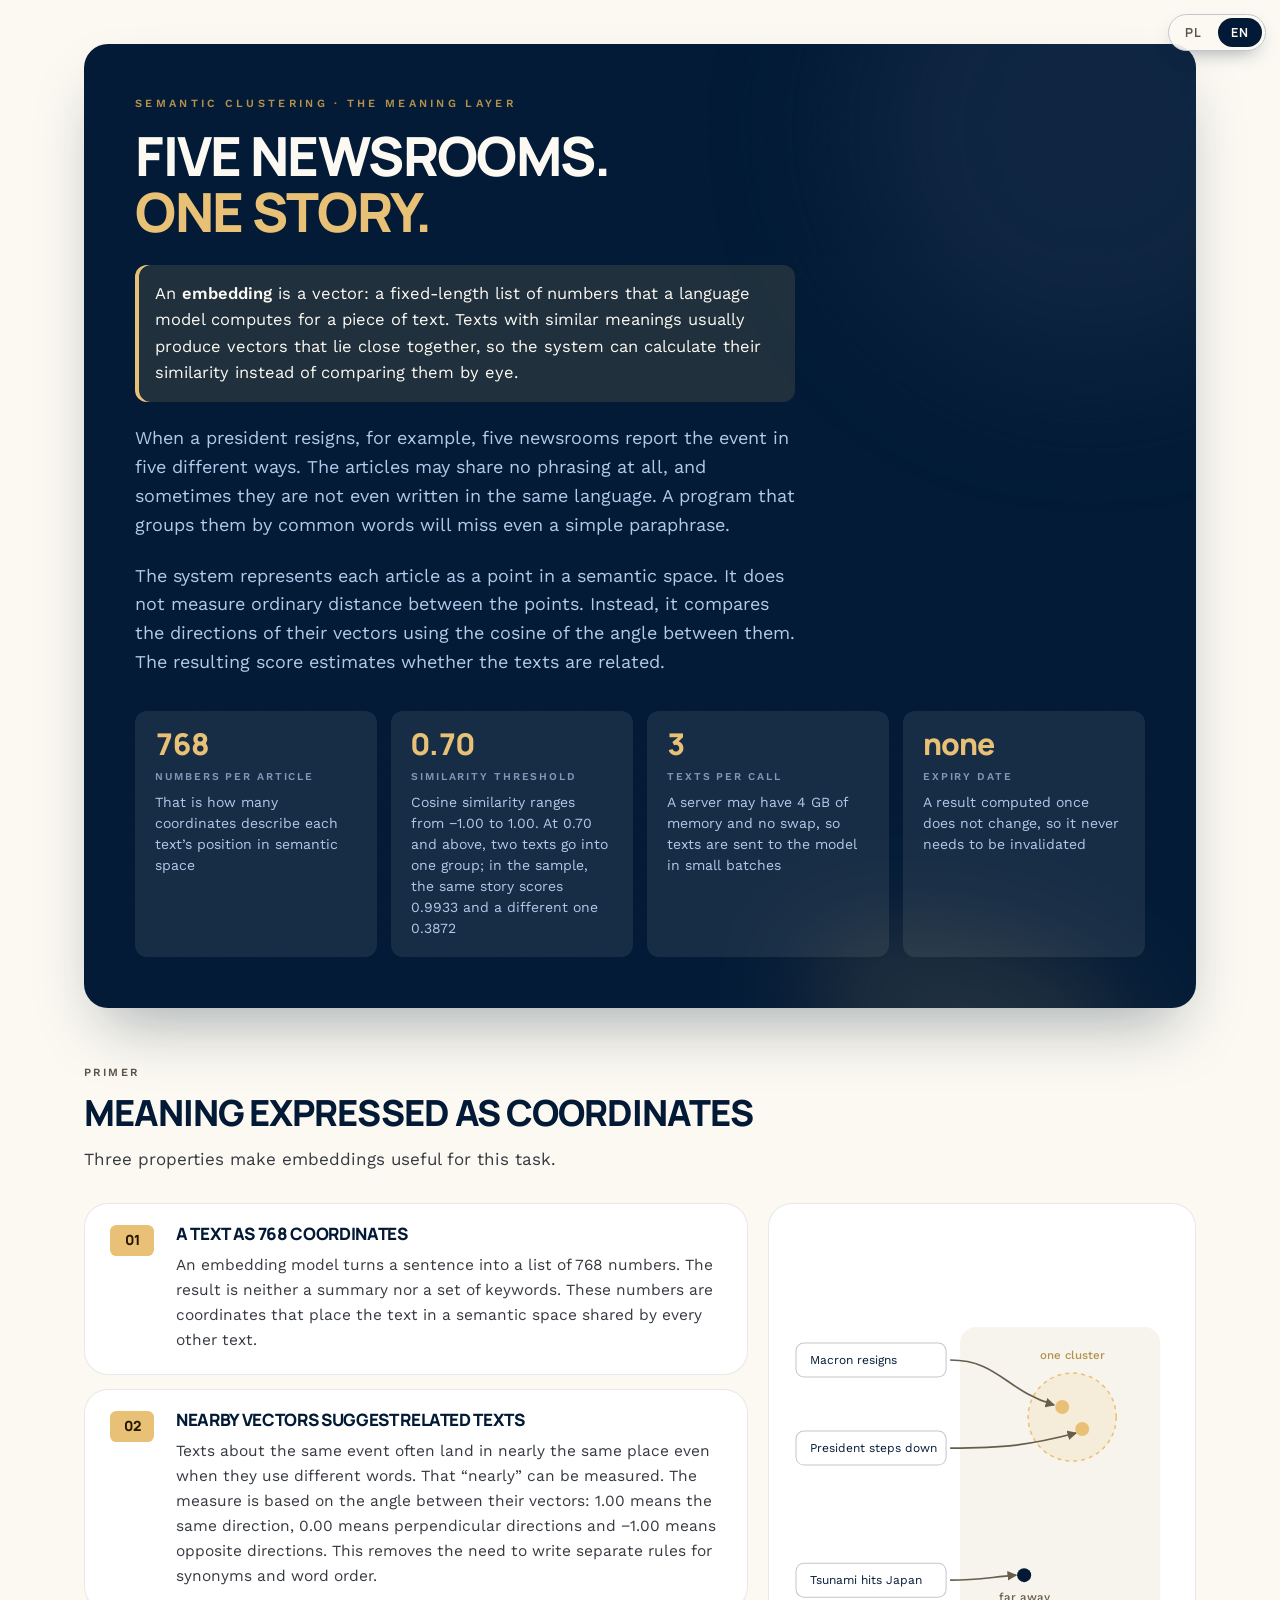
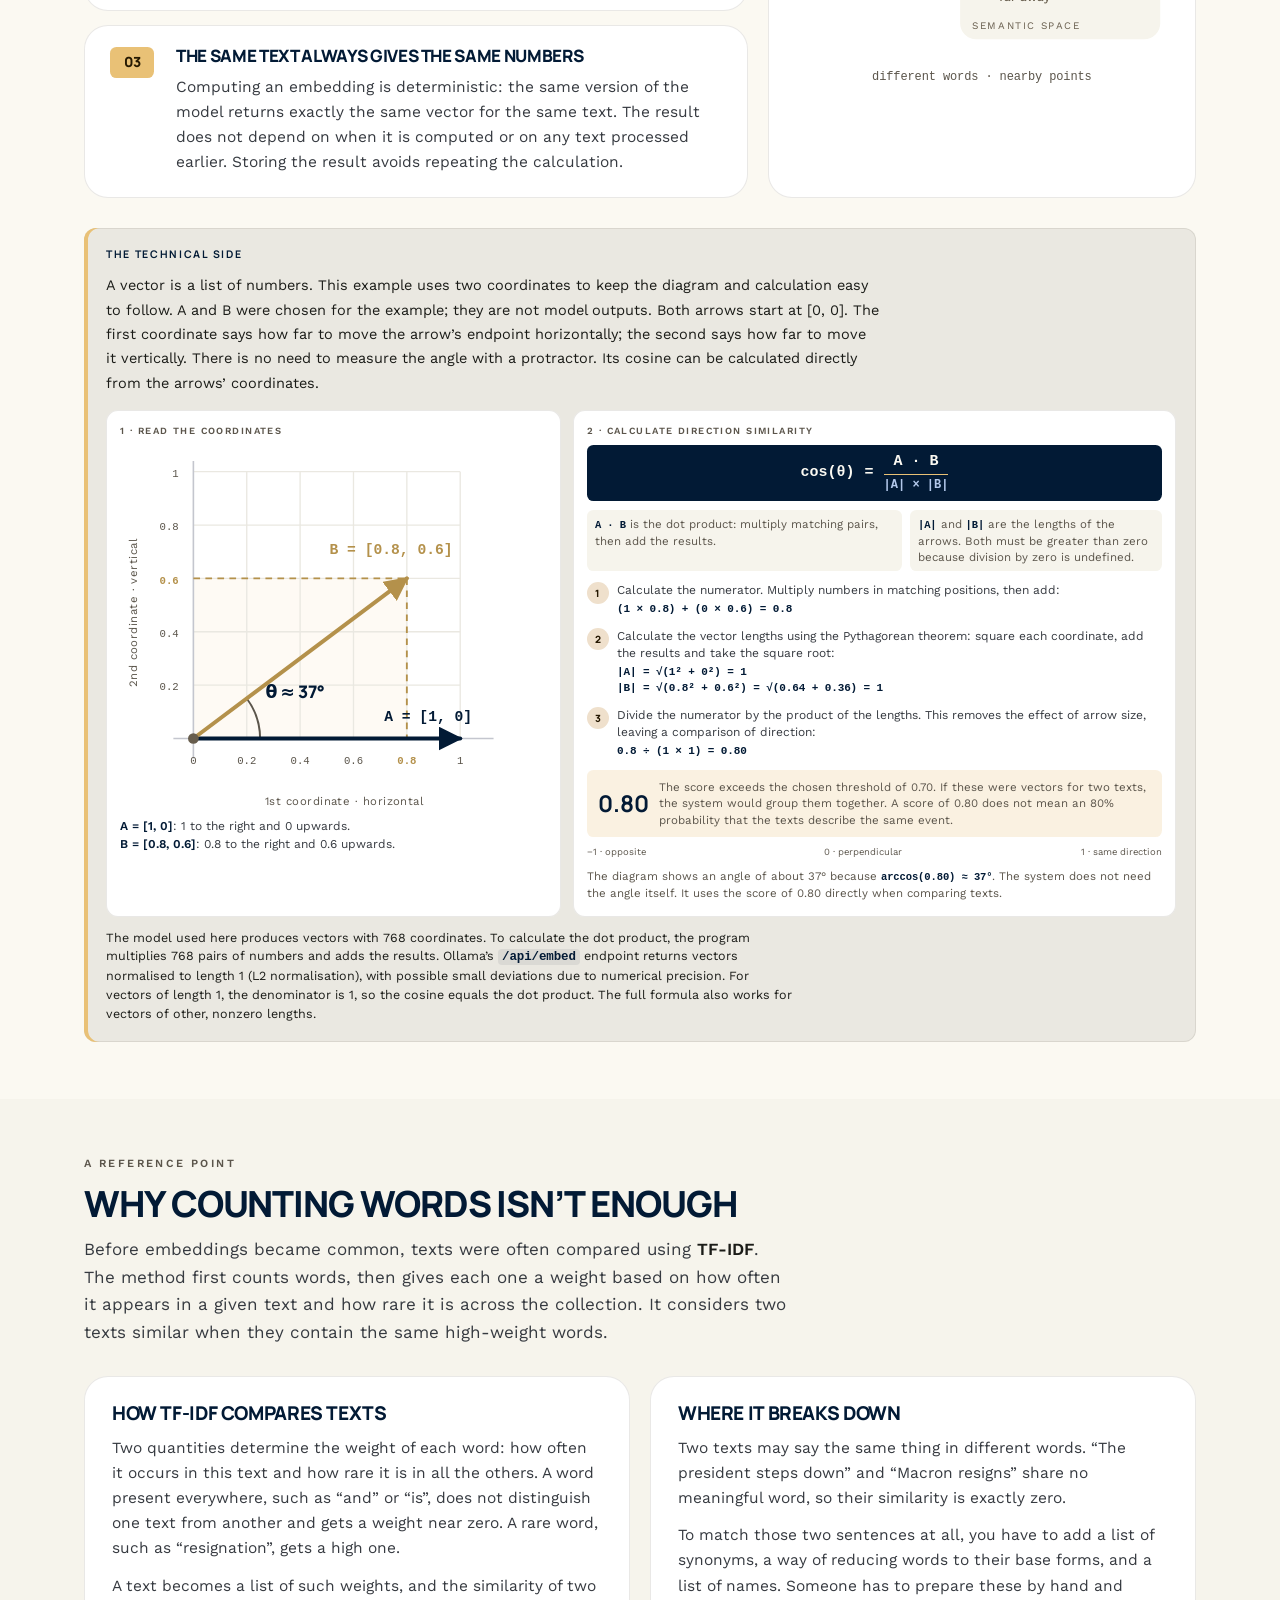
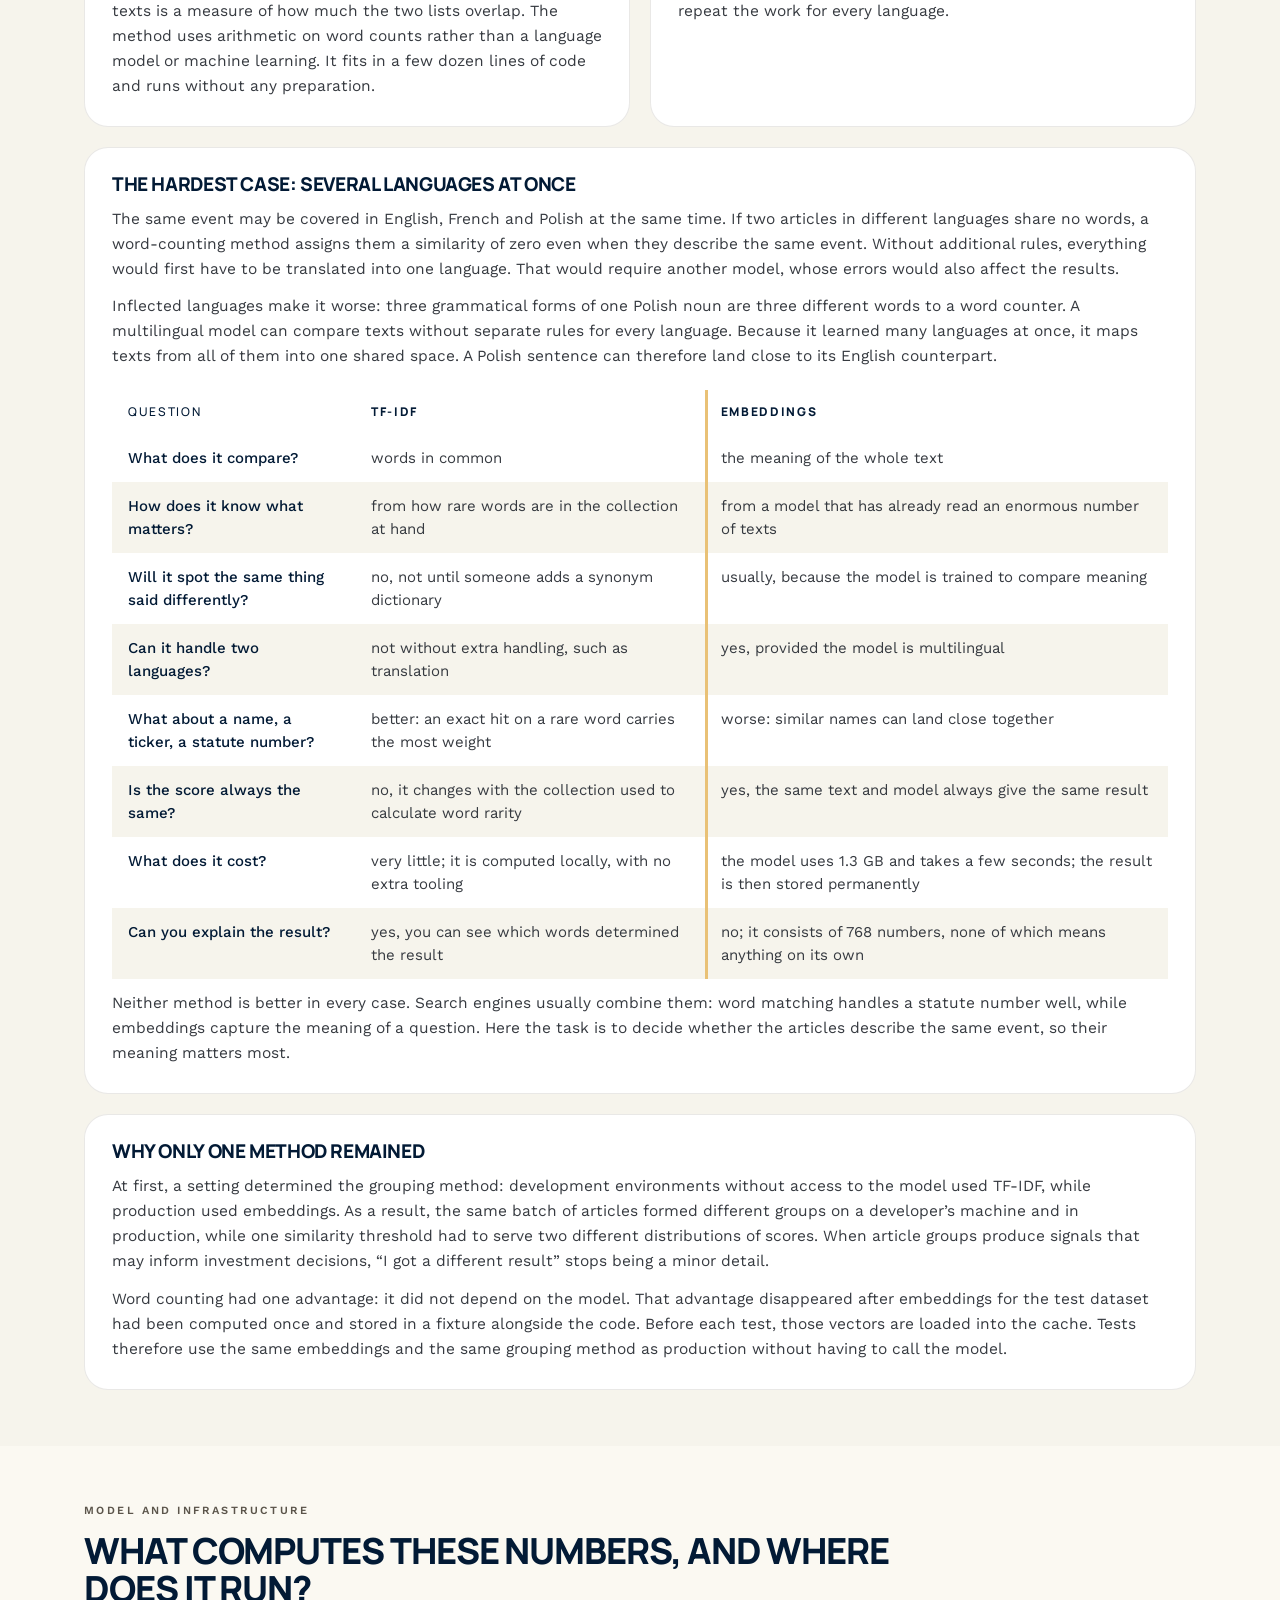
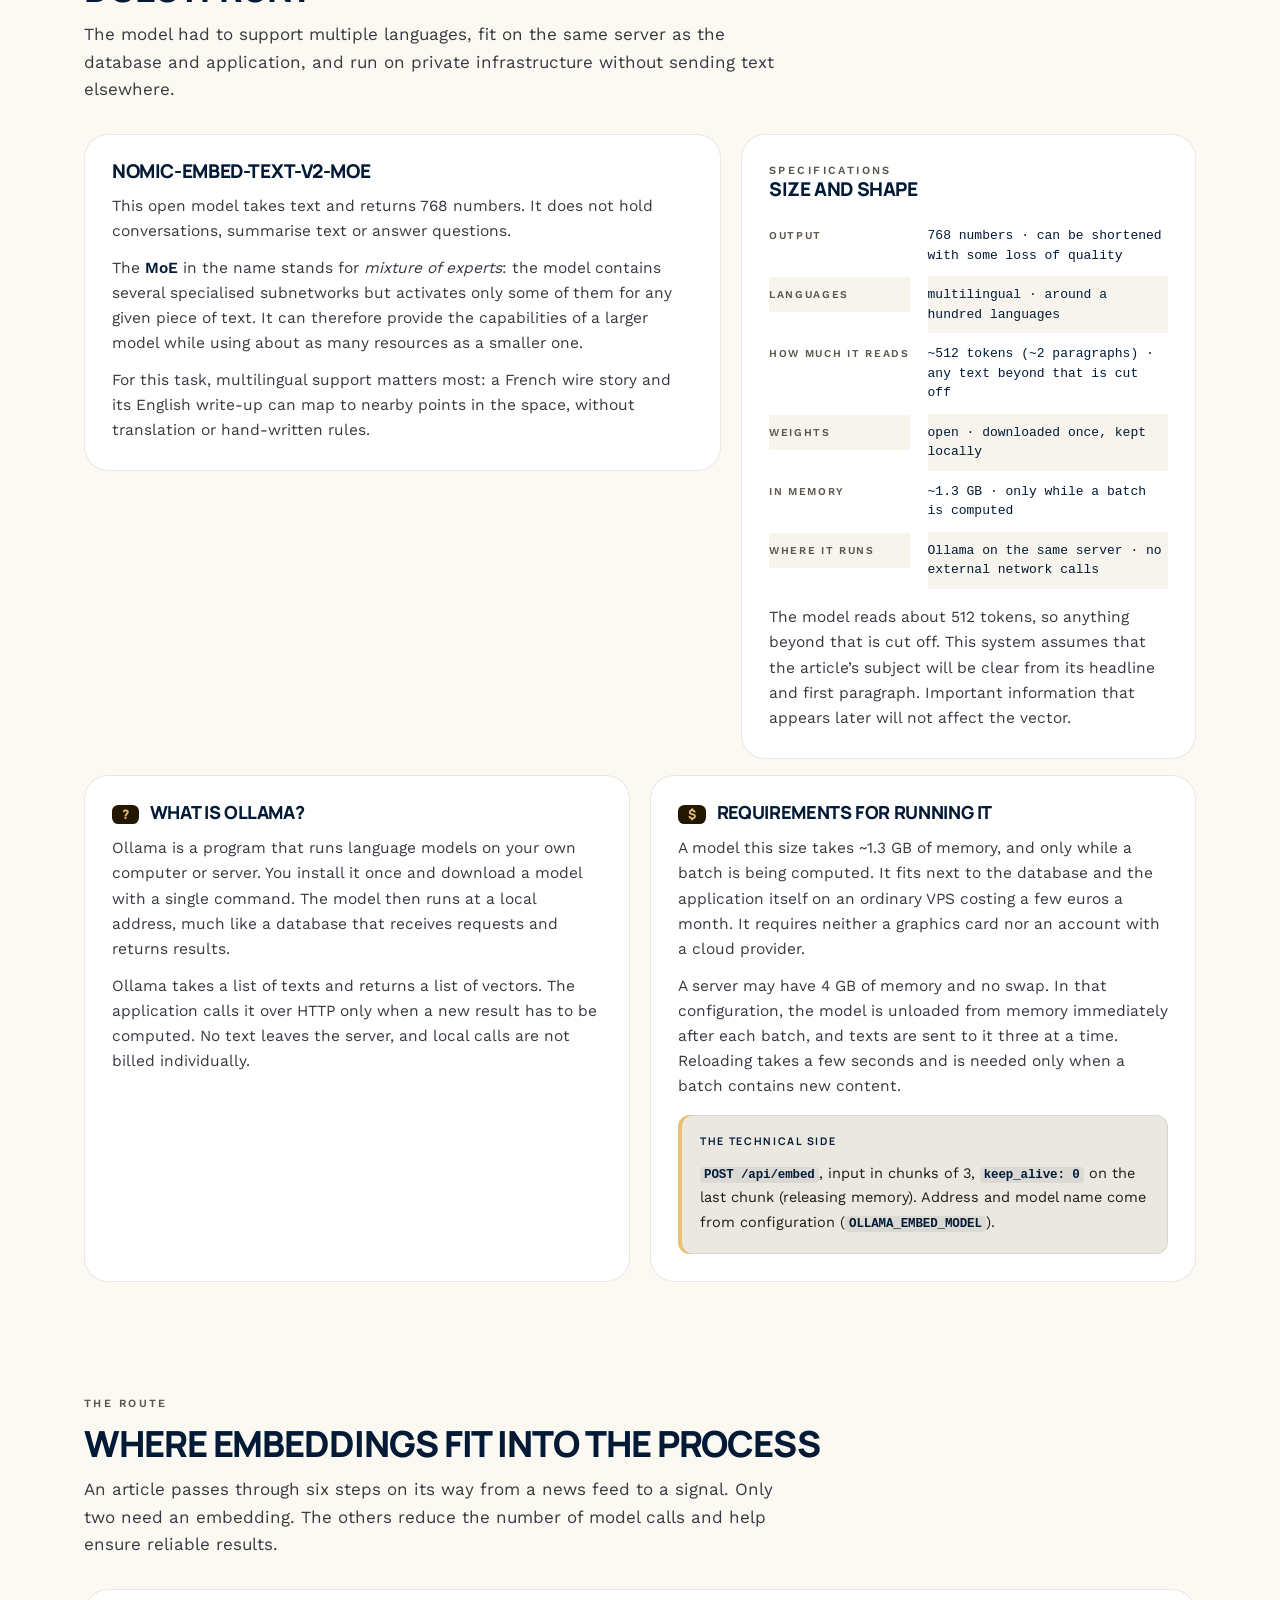
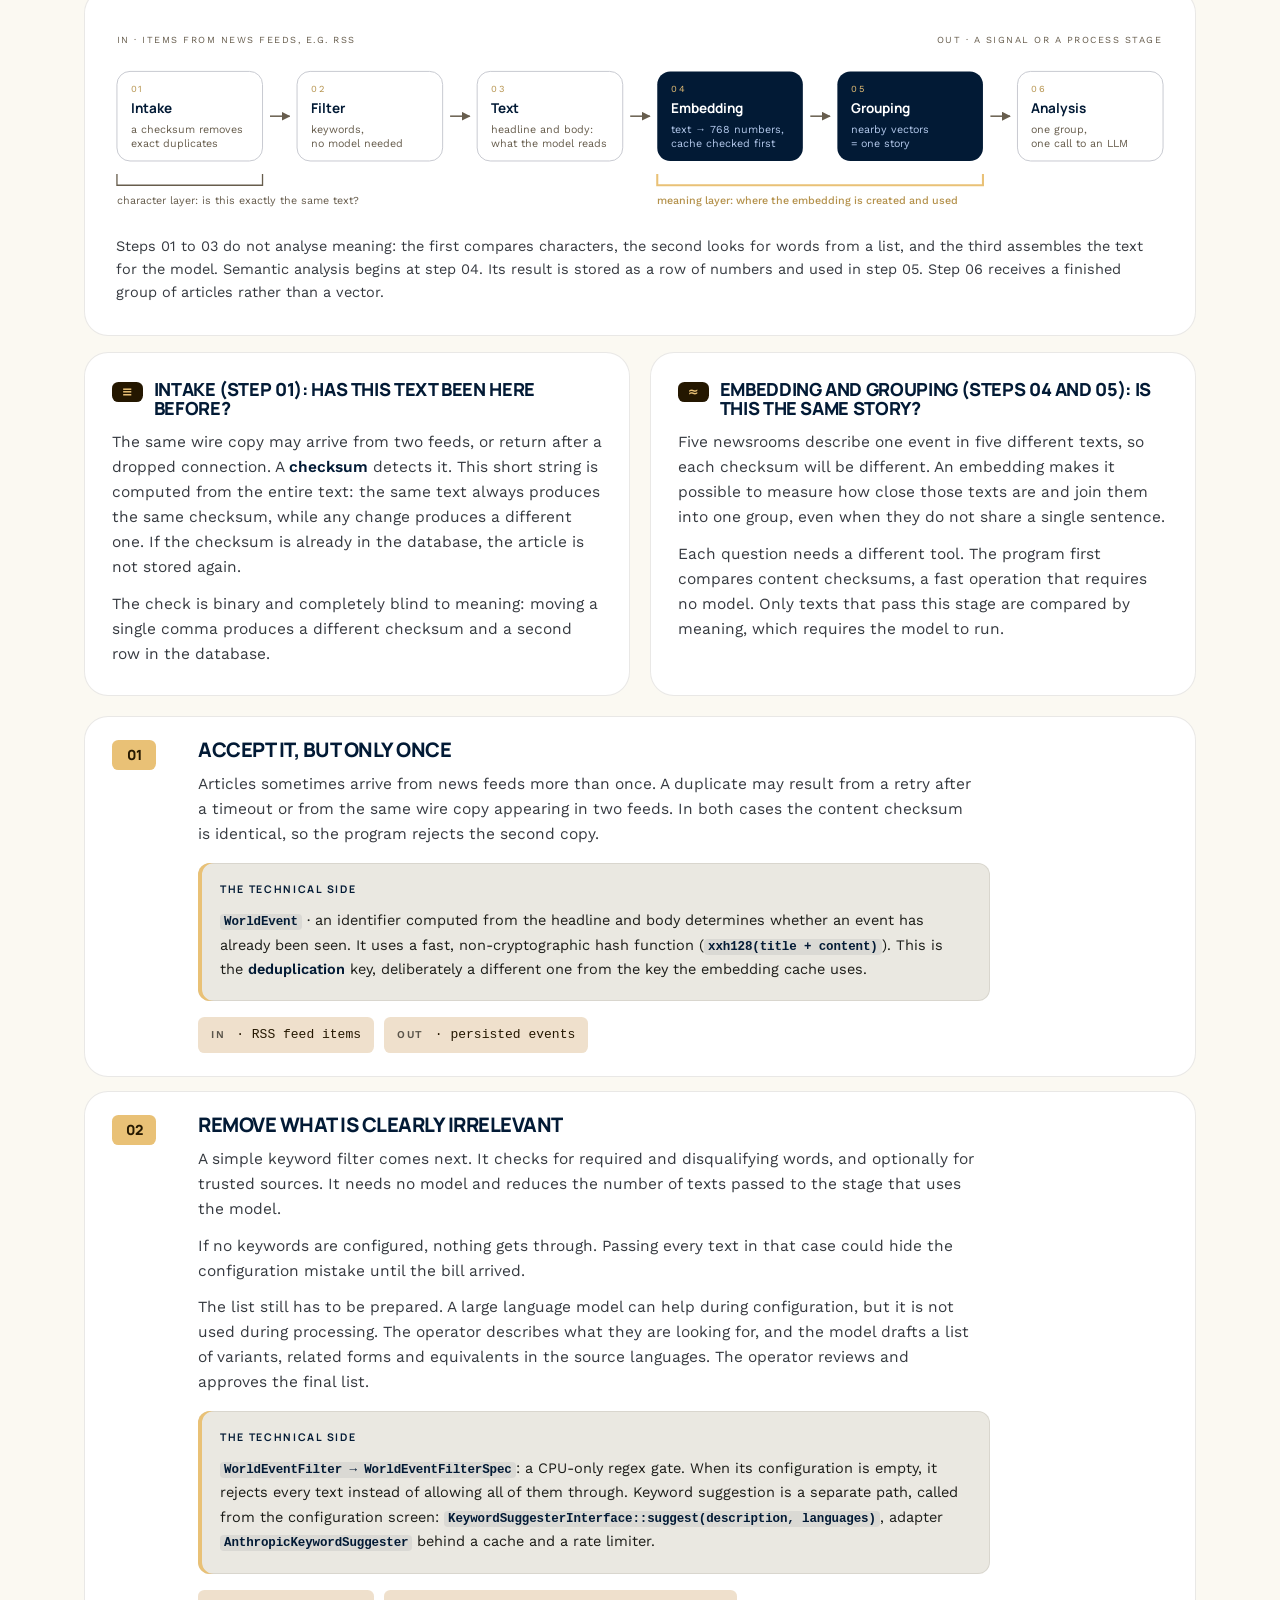
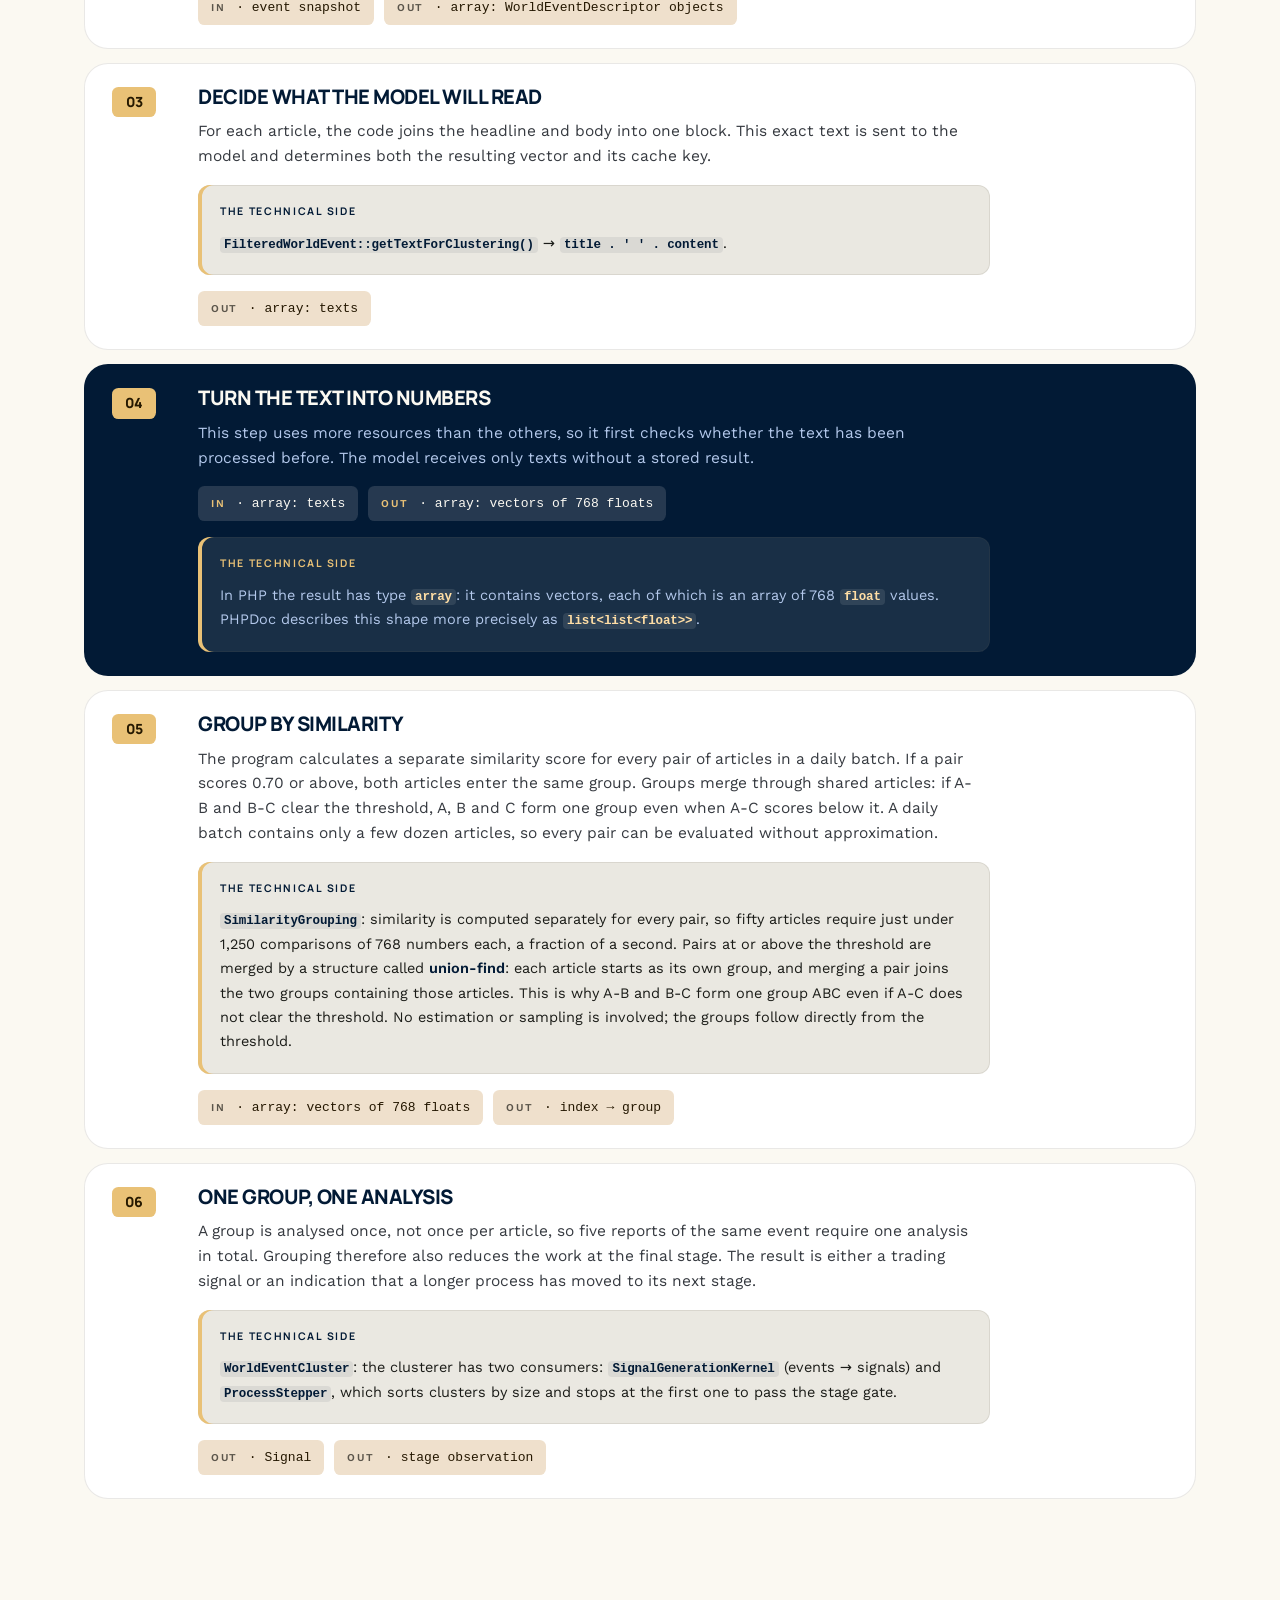
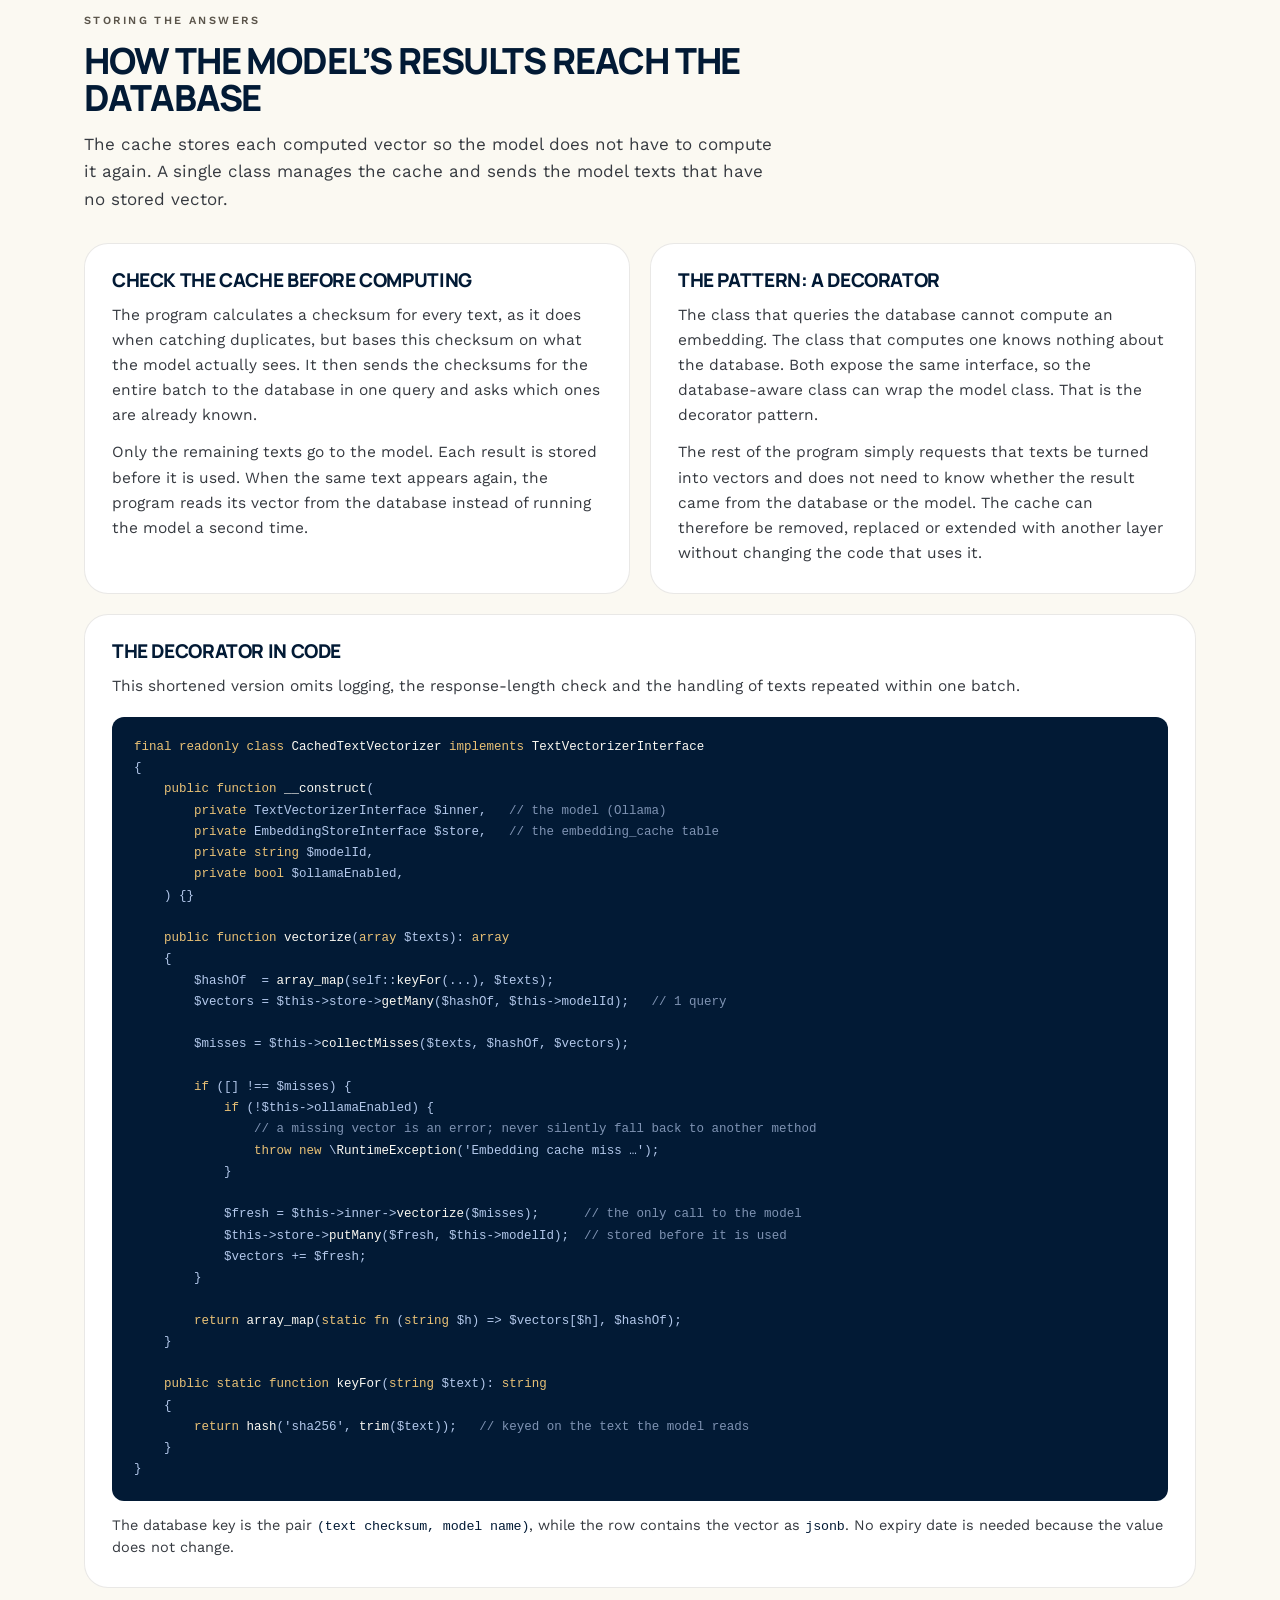
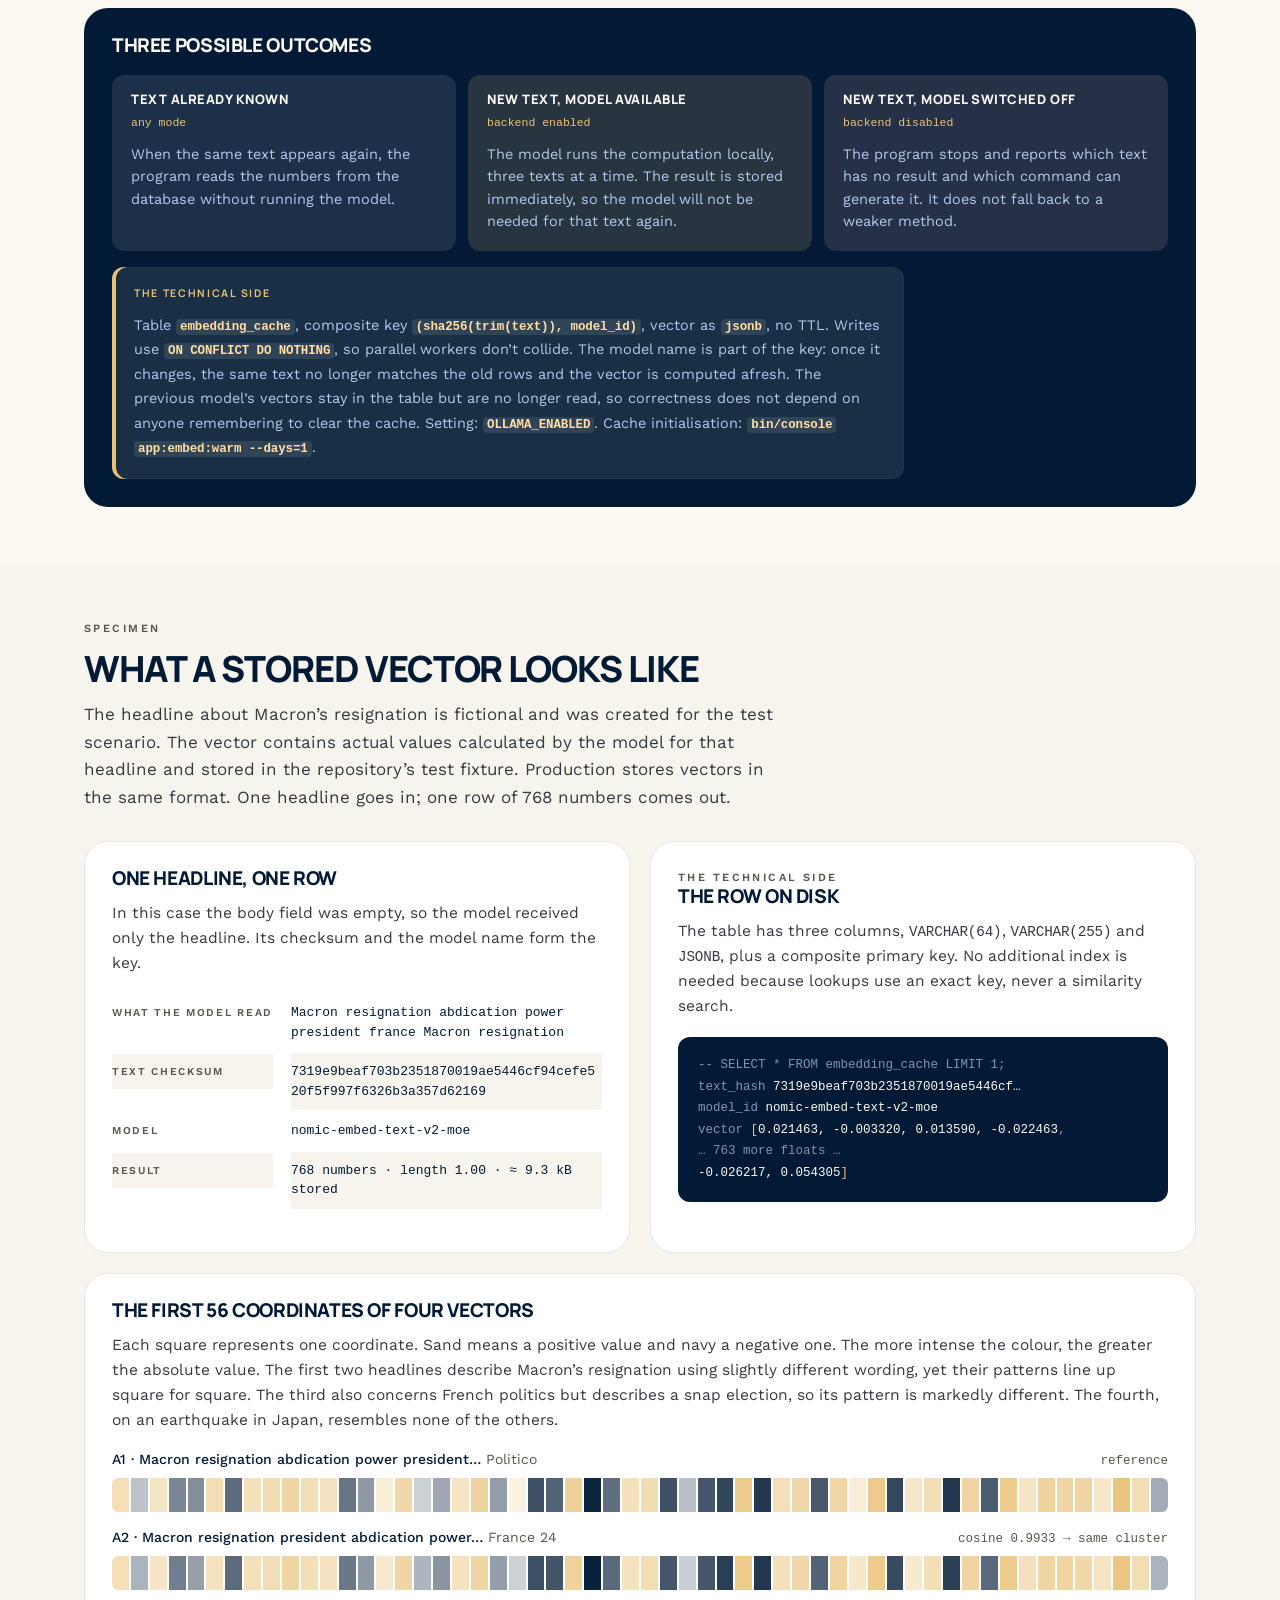
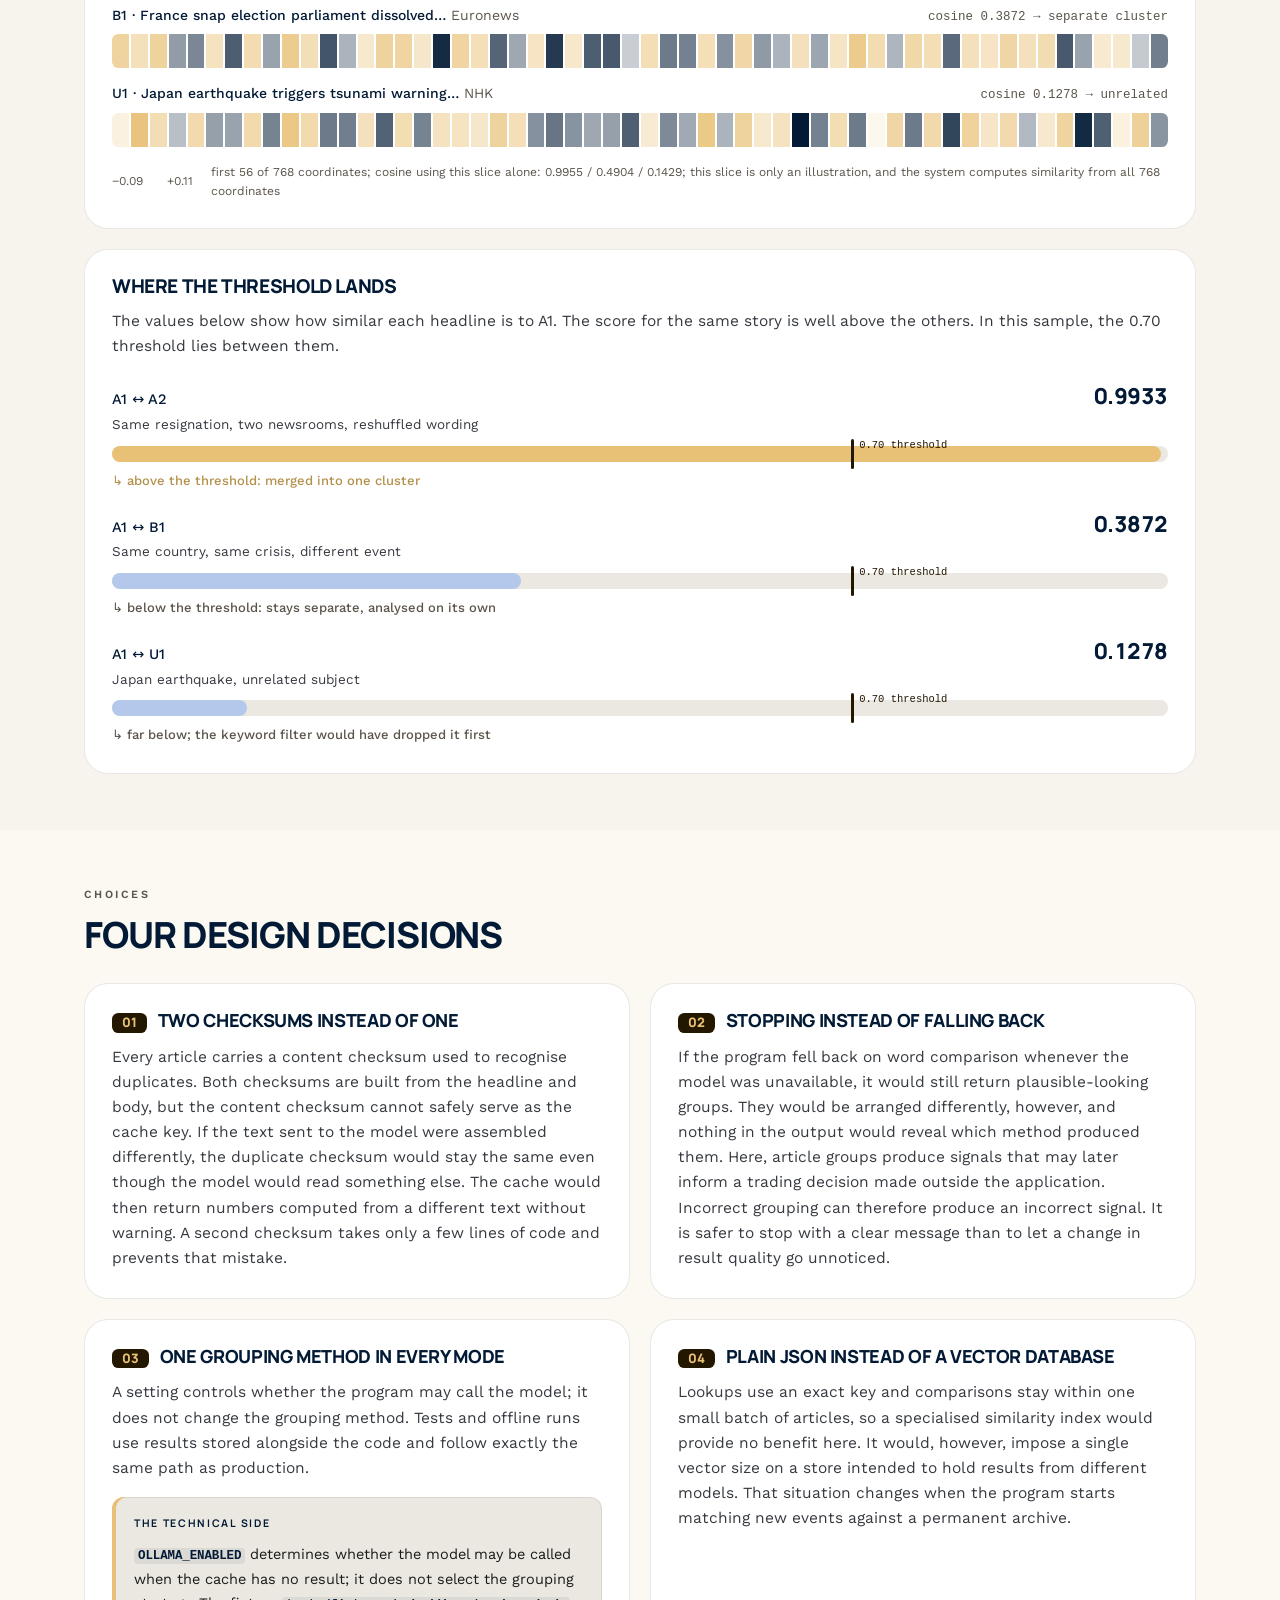
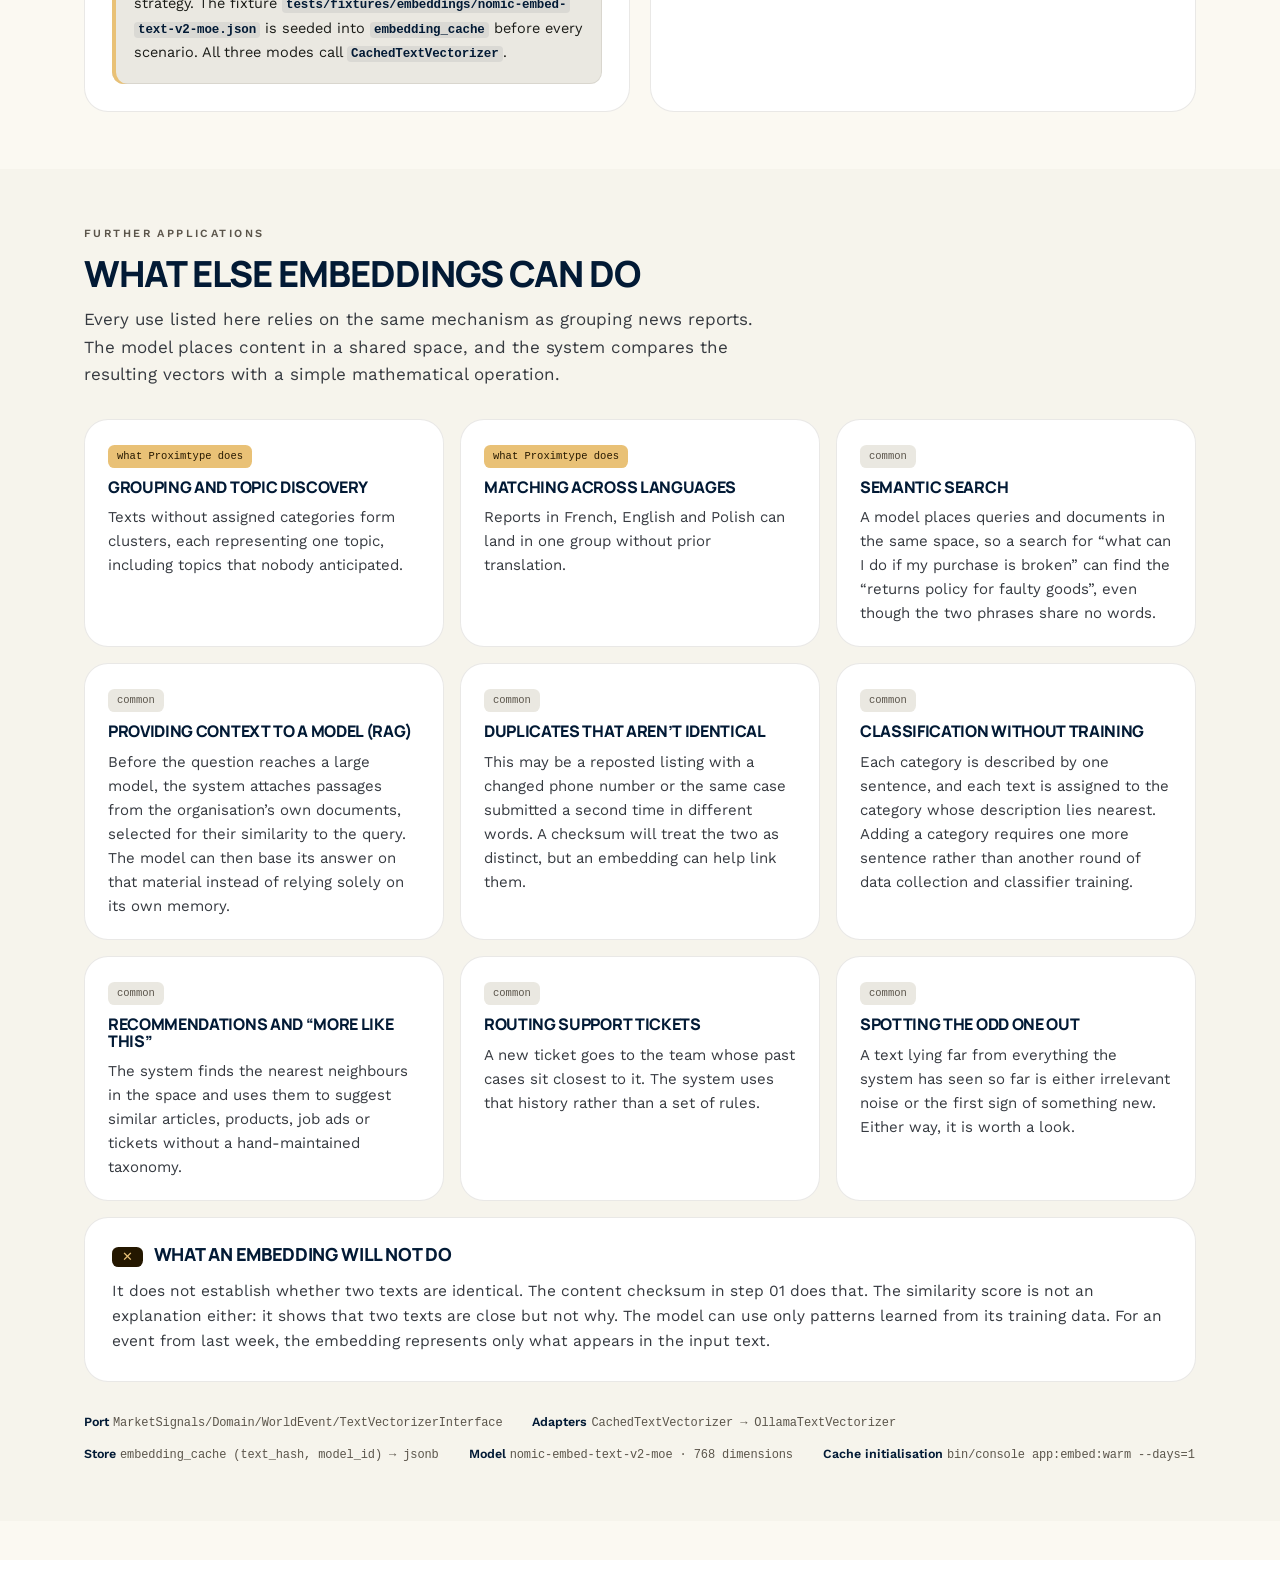
==== embeddings-explained-en.html @ 0b7eddfc "fixed - issue with border" ====
<!doctype html>
<html lang="en">
<head>
<meta charset="utf-8">
<meta name="viewport" content="width=device-width, initial-scale=1">
<title>Five newsrooms, one story · Proximtype</title>
<meta name="description" content="What an embedding is, and how a system merges five different news reports into one story. Real numbers from a running model, stated limits, no hype.">

<!-- Preview and language tags. The site address is not decided yet, so a placeholder stands
     in for the domain; ./set-base-url.sh <address> fills it in.
     The publishing order is fixed: address → deploy → LinkedIn Post Inspector → post,
     because the preview card freezes the moment the post goes out. -->
<link rel="canonical" href="__BASE_URL__/embeddings-explained-en.html">
<link rel="alternate" hreflang="pl" href="__BASE_URL__/embeddings-explained-pl.html">
<link rel="alternate" hreflang="en" href="__BASE_URL__/embeddings-explained-en.html">
<link rel="alternate" hreflang="x-default" href="__BASE_URL__/embeddings-explained-en.html">
<meta property="og:type" content="article">
<meta property="og:site_name" content="Proximtype">
<meta property="og:locale" content="en_US">
<meta property="og:locale:alternate" content="pl_PL">
<meta property="og:title" content="Five newsrooms, one story">
<meta property="og:description" content="What an embedding is, and how a system merges five different news reports into one story. Real numbers from a running model, stated limits, no hype.">
<meta property="og:url" content="__BASE_URL__/embeddings-explained-en.html">
<meta property="og:image" content="__BASE_URL__/og/og-en-v1.png">
<meta property="og:image:type" content="image/png">
<meta property="og:image:width" content="1200">
<meta property="og:image:height" content="630">
<meta property="og:image:alt" content="Four heat strips: the first 56 of 768 coordinates for four headlines. The two headlines about the same event share an almost identical pattern; the other two differ clearly.">
<meta name="twitter:card" content="summary_large_image">

<link rel="stylesheet" href="assets/fonts-gdynia.css">
<link rel="stylesheet" href="assets/board-gdynia.css">
</head>
<body>

<!-- Language switch: two separate source files, a relative link, no script.
     data-render-hide means the element goes away before the PNG/PDF capture, because in an
     exported board a link to the other file would not work anyway. -->
<nav class="langbar" data-render-hide aria-label="Language">
  <a lang="pl" hreflang="pl" href="embeddings-explained-pl.html">PL</a>
  <a lang="en" hreflang="en" href="embeddings-explained-en.html" aria-current="page">EN</a>
</nav>
<main class="board">

  <!-- ============ HERO ============ -->
  <div class="wrap">
    <div class="heroCard">
      <div class="blob1"></div><div class="blob2"></div><div class="grain"></div>
      <div class="heroIn">
        <p class="eyebrow">Semantic clustering · the meaning layer</p>
        <h1 class="hl">Five newsrooms.<br><span class="brasstx">One story.</span></h1>
        <div class="defbox">
          <p>
            An <b>embedding</b> is a vector: a fixed-length list of numbers that a language model
            computes for a piece of text. Texts with similar meanings usually produce vectors that
            lie close together, so the system can calculate their similarity instead of comparing
            them by eye.
          </p>
        </div>
        <p class="sub">
          When a president resigns, for example, five newsrooms report the event in five different
          ways. The articles may share no phrasing at all, and sometimes they are not even written
          in the same language. A program that groups them by common words will miss even a simple
          paraphrase.
        </p>
        <p class="sub">
          The system represents each article as a point in a semantic space. It does not measure
          ordinary distance between the points. Instead, it compares the directions of their vectors
          using the cosine of the angle between them. The resulting score estimates whether the texts
          are related.
        </p>
      </div>
      <div class="kpis">
        <div class="kpi">
          <div class="v">768</div>
          <div class="k">numbers per article</div>
          <div class="d">That is how many coordinates describe each text’s position in semantic space</div>
        </div>
        <div class="kpi">
          <div class="v">0.70</div>
          <div class="k">similarity threshold</div>
          <div class="d">Cosine similarity ranges from −1.00 to 1.00. At 0.70 and above, two texts go
            into one group; in the sample, the same story scores 0.9933 and a different one 0.3872</div>
        </div>
        <div class="kpi">
          <div class="v">3</div>
          <div class="k">texts per call</div>
          <div class="d">A server may have 4 GB of memory and no swap, so texts are sent to the model in small batches</div>
        </div>
        <div class="kpi">
          <div class="v">none</div>
          <div class="k">expiry date</div>
          <div class="d">A result computed once does not change, so it never needs to be invalidated</div>
        </div>
      </div>
    </div>
  </div>

  <!-- ============ PRIMER ============ -->
  <section>
    <div class="wrap">
      <div class="sec-head">
        <p class="label">Primer</p>
        <h2 class="title">Meaning expressed as coordinates</h2>
        <p class="lead">Three properties make embeddings useful for this task.</p>
      </div>

      <div class="primer">
        <div class="pcards">

          <div class="pcard">
            <div class="n">01</div>
            <div>
              <h3>A text as 768 coordinates</h3>
              <p>
                An embedding model turns a sentence into a list of 768 numbers. The result is neither
                a summary nor a set of keywords. These numbers are coordinates that place
                the text in a semantic space shared by every other text.
              </p>
            </div>
          </div>

          <div class="pcard">
            <div class="n">02</div>
            <div>
              <h3>Nearby vectors suggest related texts</h3>
              <p>
                Texts about the same event often land in nearly the same place even when they use
                different words. That “nearly” can be measured. The measure is based on the angle
                between their vectors: 1.00 means the same direction, 0.00 means perpendicular
                directions and −1.00 means opposite directions. This removes the need to write
                separate rules for synonyms and word order.
              </p>
            </div>
          </div>

          <div class="pcard">
            <div class="n">03</div>
            <div>
              <h3>The same text always gives the same numbers</h3>
              <p>
                Computing an embedding is deterministic: the same version of the model returns
                exactly the same vector for the same text. The result does not depend on when
                it is computed or on any text processed earlier.
                Storing the result avoids repeating the calculation.
              </p>
            </div>
          </div>

          <div class="hood">
            <span class="ht">The technical side</span>
            <p>
              A vector is a list of numbers. This example uses two coordinates to keep the diagram
              and calculation easy to follow. A and B were chosen for the example; they are not model outputs.
              Both arrows start at [0, 0]. The first coordinate says how far to move the arrow’s endpoint
              horizontally; the second says how far to move it vertically. There is no need to measure the angle with
              a protractor. Its cosine can be calculated directly from the arrows’ coordinates.
            </p>

            <div class="cosviz">
              <div class="cosplot">
                <span class="coslabel">1 · Read the coordinates</span>
                <svg viewBox="0 0 320 280" role="img"
                     aria-label="A coordinate system from 0 to 1. Vector A ends at the point 1 and 0, while vector B ends at the point 0.8 and 0.6. The vectors form an angle of about 37 degrees.">
                  <defs>
                    <marker id="cos-a-en" viewBox="0 0 10 10" refX="9" refY="5" markerWidth="6" markerHeight="6" orient="auto">
                      <path d="M0 0 L10 5 L0 10 z" fill="#021a35"></path>
                    </marker>
                    <marker id="cos-b-en" viewBox="0 0 10 10" refX="9" refY="5" markerWidth="6" markerHeight="6" orient="auto">
                      <path d="M0 0 L10 5 L0 10 z" fill="#b4914b"></path>
                    </marker>
                  </defs>
                  <rect class="cosplane" x="55" y="100" width="160" height="120"></rect>
                  <g class="cosgrid">
                    <line x1="95" y1="20" x2="95" y2="220"></line>
                    <line x1="135" y1="20" x2="135" y2="220"></line>
                    <line x1="175" y1="20" x2="175" y2="220"></line>
                    <line x1="215" y1="20" x2="215" y2="220"></line>
                    <line x1="255" y1="20" x2="255" y2="220"></line>
                    <line x1="55" y1="180" x2="255" y2="180"></line>
                    <line x1="55" y1="140" x2="255" y2="140"></line>
                    <line x1="55" y1="100" x2="255" y2="100"></line>
                    <line x1="55" y1="60" x2="255" y2="60"></line>
                    <line x1="55" y1="20" x2="255" y2="20"></line>
                  </g>
                  <line class="cosaxis" x1="40" y1="220" x2="280" y2="220"></line>
                  <line class="cosaxis" x1="55" y1="235" x2="55" y2="12"></line>
                  <g class="costicks">
                    <text x="55" y="239">0</text>
                    <text x="95" y="239">0.2</text>
                    <text x="135" y="239">0.4</text>
                    <text x="175" y="239">0.6</text>
                    <text class="active" x="215" y="239">0.8</text>
                    <text x="255" y="239">1</text>
                    <text x="44" y="184">0.2</text>
                    <text x="44" y="144">0.4</text>
                    <text class="active" x="44" y="104">0.6</text>
                    <text x="44" y="64">0.8</text>
                    <text x="44" y="24">1</text>
                  </g>
                  <text class="cosaxisname" x="168" y="270" text-anchor="middle">1st coordinate · horizontal</text>
                  <text class="cosaxisname" transform="translate(13 126) rotate(-90)" text-anchor="middle">2nd coordinate · vertical</text>
                  <line class="cosguide" x1="215" y1="100" x2="215" y2="220"></line>
                  <line class="cosguide" x1="55" y1="100" x2="215" y2="100"></line>
                  <path class="cosarc" d="M105 220 A50 50 0 0 0 95 190"></path>
                  <line class="cosvector cosa" x1="55" y1="220" x2="255" y2="220" marker-end="url(#cos-a-en)"></line>
                  <line class="cosvector cosb" x1="55" y1="220" x2="215" y2="100" marker-end="url(#cos-b-en)"></line>
                  <circle cx="55" cy="220" r="4" fill="#675d4d"></circle>
                  <text class="costheta" x="109" y="190">θ ≈ 37°</text>
                  <text class="cosva" x="198" y="207">A = [1, 0]</text>
                  <text class="cosvb" x="157" y="82">B = [0.8, 0.6]</text>
                </svg>
                <p class="coshint">
                  <b>A = [1, 0]</b>: 1 to the right and 0 upwards.<br>
                  <b>B = [0.8, 0.6]</b>: 0.8 to the right and 0.6 upwards.
                </p>
              </div>

              <div class="cosmath">
                <span class="coslabel">2 · Calculate direction similarity</span>
                <div class="cosformula" aria-label="The cosine of the angle equals the dot product of A and B divided by the product of the lengths of A and B">
                  <span>cos(θ)</span><span>=</span>
                  <span class="cosfrac"><span>A · B</span><span>|A| × |B|</span></span>
                </div>
                <div class="cosnotation">
                  <span><code>A · B</code> is the dot product: multiply matching pairs, then add the results.</span>
                  <span><code>|A|</code> and <code>|B|</code> are the lengths of the arrows. Both must
                    be greater than zero because division by zero is undefined.</span>
                </div>
                <div class="cossteps">
                  <div class="cosstep">
                    <span class="sn">1</span>
                    <div>Calculate the numerator. Multiply numbers in matching positions, then add:
                      <code>(1 × 0.8) + (0 × 0.6) = 0.8</code>
                    </div>
                  </div>
                  <div class="cosstep">
                    <span class="sn">2</span>
                    <div>Calculate the vector lengths using the Pythagorean theorem: square each
                      coordinate, add the results and take the square root:
                      <code>|A| = √(1² + 0²) = 1<br>|B| = √(0.8² + 0.6²) = √(0.64 + 0.36) = 1</code>
                    </div>
                  </div>
                  <div class="cosstep">
                    <span class="sn">3</span>
                    <div>Divide the numerator by the product of the lengths. This removes the effect
                      of arrow size, leaving a comparison of direction:
                      <code>0.8 ÷ (1 × 1) = 0.80</code>
                    </div>
                  </div>
                </div>
                <div class="cosanswer">
                  <strong>0.80</strong>
                  <span>The score exceeds the chosen threshold of 0.70. If these were vectors for
                    two texts, the system would group them together. A score of 0.80 does not mean
                    an 80% probability that the texts describe the same event.</span>
                </div>
                <div class="coslegend"><span>−1 · opposite</span><span>0 · perpendicular</span><span>1 · same direction</span></div>
                <p class="cosangleback">The diagram shows an angle of about 37° because
                  <code>arccos(0.80) ≈ 37°</code>. The system does not need the angle itself. It uses
                  the score of 0.80 directly when comparing texts.</p>
              </div>
            </div>

            <p class="cosnote">
              The model used here produces vectors with 768 coordinates. To calculate the dot product,
              the program multiplies 768 pairs of numbers and adds the results. Ollama’s <code>/api/embed</code>
              endpoint returns vectors normalised to length 1 (L2 normalisation), with possible small
              deviations due to numerical precision. For vectors of length 1, the denominator is 1,
              so the cosine equals the dot product. The full formula also works for vectors of other,
              nonzero lengths.
            </p>
          </div>

        </div>

        <figure class="mini">
          <svg viewBox="0 0 380 340" role="img"
               aria-label="Two differently worded headlines land close together in semantic space; an unrelated headline lands far away.">
            <defs>
              <marker id="ah" viewBox="0 0 10 10" refX="9" refY="5" markerWidth="6" markerHeight="6" orient="auto-start-reverse">
                <path d="M0 0 L10 5 L0 10 z" fill="#675d4d"></path>
              </marker>
            </defs>

            <rect x="168" y="14" width="200" height="312" rx="16" fill="#f6f4ec"></rect>
            <text x="180" y="316" font-family="Work Sans, sans-serif" font-size="10" letter-spacing="1.6"
                  fill="#675d4d">SEMANTIC SPACE</text>

            <circle cx="280" cy="104" r="44" fill="#e9c176" fill-opacity="0.16"
                    stroke="#e9c176" stroke-width="1.5" stroke-dasharray="4 4"></circle>
            <text x="280" y="46" text-anchor="middle" font-family="Work Sans, sans-serif" font-size="11.5"
                  font-weight="500" fill="#b4914b">one cluster</text>

            <rect x="4" y="30" width="150" height="34" rx="8" fill="#ffffff" stroke="#c4c6ce"></rect>
            <text x="18" y="51" font-family="Work Sans, sans-serif" font-size="12" fill="#021a35">Macron resigns</text>

            <rect x="4" y="118" width="150" height="34" rx="8" fill="#ffffff" stroke="#c4c6ce"></rect>
            <text x="18" y="139" font-family="Work Sans, sans-serif" font-size="12" fill="#021a35">President steps down</text>

            <rect x="4" y="250" width="150" height="34" rx="8" fill="#ffffff" stroke="#c4c6ce"></rect>
            <text x="18" y="271" font-family="Work Sans, sans-serif" font-size="12" fill="#021a35">Tsunami hits Japan</text>

            <path d="M158 47 C 206 47, 214 78, 262 92" fill="none" stroke="#675d4d" stroke-width="1.6" marker-end="url(#ah)"></path>
            <path d="M158 135 C 212 135, 238 132, 284 120" fill="none" stroke="#675d4d" stroke-width="1.6" marker-end="url(#ah)"></path>
            <path d="M158 267 C 186 267, 198 264, 224 262" fill="none" stroke="#675d4d" stroke-width="1.6" marker-end="url(#ah)"></path>

            <circle cx="270" cy="94" r="7" fill="#e9c176"></circle>
            <circle cx="290" cy="116" r="7" fill="#e9c176"></circle>
            <circle cx="232" cy="262" r="7" fill="#021a35"></circle>
            <text x="232" y="288" text-anchor="middle" font-family="Work Sans, sans-serif" font-size="11.5"
                  font-weight="500" fill="#675d4d">far away</text>
          </svg>
          <figcaption>different words · nearby points</figcaption>
        </figure>
      </div>
    </div>
  </section>

  <!-- ============ TF-IDF ============ -->
  <section class="band">
    <div class="wrap">
      <div class="sec-head">
        <p class="label">A reference point</p>
        <h2 class="title">Why counting words isn’t enough</h2>
        <p class="lead">
          Before embeddings became common, texts were often compared using <b>TF-IDF</b>. The method
          first counts words, then gives each one a weight based on how often it appears in a given
          text and how rare it is across the collection. It considers two texts similar when they
          contain the same high-weight words.
        </p>
      </div>

      <div class="specimen">

        <div class="card">
          <h3>How TF-IDF compares texts</h3>
          <p class="note">
            Two quantities determine the weight of each word: how often it occurs in this text and
            how rare it is in all the others. A word present everywhere, such as “and” or “is”, does
            not distinguish one text from another and gets a weight near zero. A rare word, such as
            “resignation”, gets a high one.
          </p>
          <p class="note">
            A text becomes a list of such weights, and the similarity of two texts is a measure of
            how much the two lists overlap. The method uses arithmetic on word counts rather than a
            language model or machine learning. It fits in a few dozen lines of code and runs without
            any preparation.
          </p>
        </div>

        <div class="card">
          <h3>Where it breaks down</h3>
          <p class="note">
            Two texts may say the same thing in different words. “The president steps down” and
            “Macron resigns” share no meaningful word, so their similarity is exactly zero.
          </p>
          <p class="note">
            To match those two sentences at all, you have to add a list of synonyms, a way of
            reducing words to their base forms, and a list of names. Someone has to prepare these
            by hand and repeat the work for every language.
          </p>
        </div>

        <div class="card wide">
          <h3>The hardest case: several languages at once</h3>
          <p class="note">
            The same event may be covered in English, French and Polish at the same time. If two
            articles in different languages share no words, a word-counting method assigns them a
            similarity of zero even when they describe the same event. Without additional rules,
            everything would first have to be translated into one language. That would require
            another model, whose errors would also affect the results.
          </p>
          <p class="note">
            Inflected languages make it worse: three grammatical forms of one Polish noun are three
            different words to a word counter. A multilingual model can compare texts without
            separate rules for every language. Because it learned many languages at once, it maps
            texts from all of them into one shared space. A Polish sentence can therefore land
            close to its English counterpart.
          </p>

          <table class="cmp">
            <thead>
              <tr><th>Question</th><th>TF-IDF</th><th>Embeddings</th></tr>
            </thead>
            <tbody>
              <tr>
                <td>What does it compare?</td>
                <td>words in common</td>
                <td>the meaning of the whole text</td>
              </tr>
              <tr>
                <td>How does it know what matters?</td>
                <td>from how rare words are in the collection at hand</td>
                <td>from a model that has already read an enormous number of texts</td>
              </tr>
              <tr>
                <td>Will it spot the same thing said differently?</td>
                <td>no, not until someone adds a synonym dictionary</td>
                <td>usually, because the model is trained to compare meaning</td>
              </tr>
              <tr>
                <td>Can it handle two languages?</td>
                <td>not without extra handling, such as translation</td>
                <td>yes, provided the model is multilingual</td>
              </tr>
              <tr>
                <td>What about a name, a ticker, a statute number?</td>
                <td>better: an exact hit on a rare word carries the most weight</td>
                <td>worse: similar names can land close together</td>
              </tr>
              <tr>
                <td>Is the score always the same?</td>
                <td>no, it changes with the collection used to calculate word rarity</td>
                <td>yes, the same text and model always give the same result</td>
              </tr>
              <tr>
                <td>What does it cost?</td>
                <td>very little; it is computed locally, with no extra tooling</td>
                <td>the model uses 1.3 GB and takes a few seconds; the result is then stored permanently</td>
              </tr>
              <tr>
                <td>Can you explain the result?</td>
                <td>yes, you can see which words determined the result</td>
                <td>no; it consists of 768 numbers, none of which means anything on its own</td>
              </tr>
            </tbody>
          </table>

          <p class="note">
            Neither method is better in every case. Search engines usually combine them: word
            matching handles a statute number well, while embeddings capture the meaning of a
            question. Here the task is to decide whether the articles describe the same event, so
            their meaning matters most.
          </p>
        </div>

        <div class="card wide">
          <h3>Why only one method remained</h3>
          <p class="note">
            At first, a setting determined the grouping method: development environments without
            access to the model used TF-IDF, while production used embeddings. As a result, the
            same batch of articles formed different groups on a developer’s machine and in
            production, while one similarity threshold had to serve two different distributions
            of scores. When article groups produce signals that may inform investment decisions,
            “I got a different result” stops being a minor detail.
          </p>
          <p class="note">
            Word counting had one advantage: it did not depend on the model. That advantage
            disappeared after embeddings for the test dataset had been computed once and stored in
            a fixture alongside the code. Before each test, those vectors are loaded into the cache.
            Tests therefore use the same embeddings and the same grouping method as production
            without having to call the model.
          </p>
        </div>

      </div>
    </div>
  </section>

  <!-- ============ MODEL AND OLLAMA ============ -->
  <section>
    <div class="wrap">
      <div class="sec-head">
        <p class="label">Model and infrastructure</p>
        <h2 class="title">What computes these numbers, and where does it run?</h2>
        <p class="lead">
          The model had to support multiple languages, fit on the same server as the database
          and application, and run on private infrastructure without sending text elsewhere.
        </p>
      </div>

      <div class="model">
        <div class="card">
          <h3>nomic-embed-text-v2-moe</h3>
          <p class="note">
            This open model takes text and returns 768 numbers. It does not hold conversations,
            summarise text or answer questions.
          </p>
          <p class="note">
            The <b>MoE</b> in the name stands for <i>mixture of experts</i>: the model contains several
            specialised subnetworks but activates only some of them for any given piece of text.
            It can therefore provide the capabilities of a larger model while using about as many
            resources as a smaller one.
          </p>
          <p class="note">
            For this task, multilingual support matters most: a French wire story and its
            English write-up can map to nearby points in the space, without translation or
            hand-written rules.
          </p>
        </div>

        <div class="card">
          <p class="label">Specifications</p>
          <h3>Size and shape</h3>
          <dl class="kv">
            <dt>output</dt>
            <dd>768 numbers · can be shortened with some loss of quality</dd>
            <dt class="row-alt">languages</dt>
            <dd class="row-alt">multilingual · around a hundred languages</dd>
            <dt>how much it reads</dt>
            <dd>~512 tokens (~2 paragraphs) · any text beyond that is cut off</dd>
            <dt class="row-alt">weights</dt>
            <dd class="row-alt">open · downloaded once, kept locally</dd>
            <dt>in memory</dt>
            <dd>~1.3 GB · only while a batch is computed</dd>
            <dt class="row-alt">where it runs</dt>
            <dd class="row-alt">Ollama on the same server · no external network calls</dd>
          </dl>
          <p class="note">
            The model reads about 512 tokens, so anything beyond that is cut off. This system assumes
            that the article’s subject will be clear from its headline and first paragraph. Important
            information that appears later will not affect the vector.
          </p>
        </div>
      </div>

      <div class="cols2 tight">
        <div class="tcard">
          <h3><span class="g">?</span> What is Ollama?</h3>
          <p>
            Ollama is a program that runs language models on your own computer or server. You
            install it once and download a model with a single command. The model then runs at a
            local address, much like a database that receives requests and returns results.
          </p>
          <p>
            Ollama takes a list of texts and returns a list of vectors. The application calls it
            over HTTP only when a new result has to be computed. No text leaves the server, and local
            calls are not billed individually.
          </p>
        </div>
        <div class="tcard">
          <h3><span class="g">$</span> Requirements for running it</h3>
          <p>
            A model this size takes ~1.3 GB of memory, and only while a batch is being computed. It
            fits next to the database and the application itself on an ordinary VPS costing a few
            euros a month. It requires neither a graphics card nor an account with a cloud provider.
          </p>
          <p>
            A server may have 4 GB of memory and no swap. In that configuration, the model is
            unloaded from memory immediately after each batch, and texts are sent to it three at a time. Reloading
            takes a few seconds and is needed only when a batch contains new content.
          </p>
          <div class="hood">
            <span class="ht">The technical side</span>
            <code>POST /api/embed</code>, input in chunks of 3, <code>keep_alive: 0</code> on the
            last chunk (releasing memory). Address and model name come from configuration
            (<code>OLLAMA_EMBED_MODEL</code>).
          </div>
        </div>
      </div>
    </div>
  </section>

  <!-- ============ THE ROUTE ============ -->
  <section>
    <div class="wrap">
      <div class="sec-head">
        <p class="label">The route</p>
        <h2 class="title">Where embeddings fit into the process</h2>
        <p class="lead">
          An article passes through six steps on its way from a news feed to a signal. Only two need
          an embedding. The others reduce the number of model calls and help ensure reliable results.
        </p>
      </div>

      <!-- Colours are the board tokens, written out because SVG presentation
           attributes are read before the cascade: navy #021a35, brass #e9c176,
           secondary #675d4d, outline-variant #c4c6ce.
           The viewBox starts at -1 and is 3 units wider than the 1120-unit grid so
           that the outer strokes of the first and last card are not clipped. -->
      <div class="flowcard">
        <svg viewBox="-1 0 1123 210" role="img"
             aria-label="Six steps: intake with content-checksum dedup, keyword filter, assembling the text the model reads, embedding via the cache, grouping by similarity, analysis of the cluster. The embedding is produced in step four and used in step five.">
          <defs>
            <marker id="fa" viewBox="0 0 10 10" refX="9" refY="5" markerWidth="6" markerHeight="6" orient="auto-start-reverse">
              <path d="M0 0 L10 5 L0 10 z" fill="#675d4d"></path>
            </marker>
          </defs>

          <text x="0" y="24" font-family="Work Sans, sans-serif" font-size="10" letter-spacing="1.6"
                fill="#675d4d">IN · ITEMS FROM NEWS FEEDS, E.G. RSS</text>
          <text x="1120" y="24" text-anchor="end" font-family="Work Sans, sans-serif" font-size="10"
                letter-spacing="1.6" fill="#675d4d">OUT · A SIGNAL OR A PROCESS STAGE</text>

          <rect x="0" y="54" width="156" height="96" rx="14" fill="#ffffff" stroke="#c4c6ce"></rect>
          <text x="15" y="76" font-family="Work Sans, sans-serif" font-size="10" letter-spacing="1.6" fill="#b4914b">01</text>
          <text x="15" y="99" font-family="Manrope, sans-serif" font-size="14.5" font-weight="700" fill="#021a35">Intake</text>
          <text x="15" y="120" font-family="Work Sans, sans-serif" font-size="11.5" fill="#675d4d">a checksum removes</text>
          <text x="15" y="135" font-family="Work Sans, sans-serif" font-size="11.5" fill="#675d4d">exact duplicates</text>

          <rect x="193" y="54" width="156" height="96" rx="14" fill="#ffffff" stroke="#c4c6ce"></rect>
          <text x="208" y="76" font-family="Work Sans, sans-serif" font-size="10" letter-spacing="1.6" fill="#b4914b">02</text>
          <text x="208" y="99" font-family="Manrope, sans-serif" font-size="14.5" font-weight="700" fill="#021a35">Filter</text>
          <text x="208" y="120" font-family="Work Sans, sans-serif" font-size="11.5" fill="#675d4d">keywords,</text>
          <text x="208" y="135" font-family="Work Sans, sans-serif" font-size="11.5" fill="#675d4d">no model needed</text>

          <rect x="386" y="54" width="156" height="96" rx="14" fill="#ffffff" stroke="#c4c6ce"></rect>
          <text x="401" y="76" font-family="Work Sans, sans-serif" font-size="10" letter-spacing="1.6" fill="#b4914b">03</text>
          <text x="401" y="99" font-family="Manrope, sans-serif" font-size="14.5" font-weight="700" fill="#021a35">Text</text>
          <text x="401" y="120" font-family="Work Sans, sans-serif" font-size="11.5" fill="#675d4d">headline and body:</text>
          <text x="401" y="135" font-family="Work Sans, sans-serif" font-size="11.5" fill="#675d4d">what the model reads</text>

          <rect x="579" y="54" width="156" height="96" rx="14" fill="#021a35"></rect>
          <text x="594" y="76" font-family="Work Sans, sans-serif" font-size="10" letter-spacing="1.6" fill="#e9c176">04</text>
          <text x="594" y="99" font-family="Manrope, sans-serif" font-size="14.5" font-weight="700" fill="#ffffff">Embedding</text>
          <text x="594" y="120" font-family="Work Sans, sans-serif" font-size="11.5" fill="#b3c8eb">text → 768 numbers,</text>
          <text x="594" y="135" font-family="Work Sans, sans-serif" font-size="11.5" fill="#b3c8eb">cache checked first</text>

          <rect x="772" y="54" width="156" height="96" rx="14" fill="#021a35"></rect>
          <text x="787" y="76" font-family="Work Sans, sans-serif" font-size="10" letter-spacing="1.6" fill="#e9c176">05</text>
          <text x="787" y="99" font-family="Manrope, sans-serif" font-size="14.5" font-weight="700" fill="#ffffff">Grouping</text>
          <text x="787" y="120" font-family="Work Sans, sans-serif" font-size="11.5" fill="#b3c8eb">nearby vectors</text>
          <text x="787" y="135" font-family="Work Sans, sans-serif" font-size="11.5" fill="#b3c8eb">= one story</text>

          <rect x="965" y="54" width="156" height="96" rx="14" fill="#ffffff" stroke="#c4c6ce"></rect>
          <text x="980" y="76" font-family="Work Sans, sans-serif" font-size="10" letter-spacing="1.6" fill="#b4914b">06</text>
          <text x="980" y="99" font-family="Manrope, sans-serif" font-size="14.5" font-weight="700" fill="#021a35">Analysis</text>
          <text x="980" y="120" font-family="Work Sans, sans-serif" font-size="11.5" fill="#675d4d">one group,</text>
          <text x="980" y="135" font-family="Work Sans, sans-serif" font-size="11.5" fill="#675d4d">one call to an LLM</text>

          <path d="M164 102 L185 102" stroke="#675d4d" stroke-width="1.6" marker-end="url(#fa)"></path>
          <path d="M357 102 L378 102" stroke="#675d4d" stroke-width="1.6" marker-end="url(#fa)"></path>
          <path d="M550 102 L571 102" stroke="#675d4d" stroke-width="1.6" marker-end="url(#fa)"></path>
          <path d="M743 102 L764 102" stroke="#675d4d" stroke-width="1.6" marker-end="url(#fa)"></path>
          <path d="M936 102 L957 102" stroke="#675d4d" stroke-width="1.6" marker-end="url(#fa)"></path>

          <path d="M0 164 L0 176 L156 176 L156 164" fill="none" stroke="#675d4d" stroke-width="1.4"></path>
          <text x="0" y="196" font-family="Work Sans, sans-serif" font-size="11.5" fill="#675d4d">character layer: is this exactly the same text?</text>

          <path d="M579 164 L579 176 L928 176 L928 164" fill="none" stroke="#e9c176" stroke-width="2.2"></path>
          <text x="579" y="196" font-family="Work Sans, sans-serif" font-size="11.5" font-weight="500"
                fill="#b4914b">meaning layer: where the embedding is created and used</text>
        </svg>
        <p class="flowcap">
          Steps 01 to 03 do not analyse meaning: the first compares characters, the second looks for
          words from a list, and the third assembles the text for the model. Semantic analysis begins
          at step 04. Its result is stored as a row of numbers and used in step 05. Step 06 receives
          a finished group of articles rather than a vector.
        </p>
      </div>

      <div class="cols2 tight">
        <div class="tcard">
          <h3><span class="g">≡</span> Intake (step 01): has this text been here before?</h3>
          <p>
            The same wire copy may arrive from two feeds, or return after a dropped connection.
            A <b>checksum</b> detects it. This short string is computed from the entire text: the
            same text always produces the same checksum, while any change produces a different one.
            If the checksum is already in the database, the article is not stored again.
          </p>
          <p>
            The check is binary and completely blind to meaning: moving a single comma produces
            a different checksum and a second row in the database.
          </p>
        </div>
        <div class="tcard">
          <h3><span class="g">≈</span> Embedding and grouping (steps 04 and 05): is this the same story?</h3>
          <p>
            Five newsrooms describe one event in five different texts, so each checksum will be
            different. An embedding makes it possible to measure how close those texts are and
            join them into one group, even when they do not share a single sentence.
          </p>
          <p>
            Each question needs a different tool. The program first compares content checksums, a
            fast operation that requires no model. Only texts that pass this stage are compared by
            meaning, which requires the model to run.
          </p>
        </div>
      </div>

      <div class="strips">

        <article class="strip">
          <div class="num">01</div>
          <div>
            <h3>Accept it, but only once</h3>
            <p class="txt">
              Articles sometimes arrive from news feeds more than once. A duplicate may result from
              a retry after a timeout or from the same wire copy appearing in two feeds. In both
              cases the content checksum is identical, so the program rejects the second copy.
            </p>
            <div class="hood">
              <span class="ht">The technical side</span>
              <code>WorldEvent</code> · an identifier computed from the headline and body determines
              whether an event has already been seen. It uses a fast, non-cryptographic hash function
              (<code>xxh128(title + content)</code>). This is the <b>deduplication</b> key,
              deliberately a different one from the key the embedding cache uses.
            </div>
            <div class="io"><span class="pill"><b>in</b> · RSS feed items</span><span class="pill"><b>out</b> · persisted events</span></div>
          </div>
        </article>

        <article class="strip">
          <div class="num">02</div>
          <div>
            <h3>Remove what is clearly irrelevant</h3>
            <p class="txt">
              A simple keyword filter comes next. It checks for required and disqualifying words,
              and optionally for trusted sources. It needs no model and reduces the number of texts
              passed to the stage that uses the model.
            </p>
            <p class="txt">
              If no keywords are configured, nothing gets through. Passing every text in that case
              could hide the configuration mistake until the bill arrived.
            </p>
            <p class="txt">
              The list still has to be prepared. A large language model can help during configuration,
              but it is not used during processing. The operator describes what they are looking for,
              and the model drafts a list of variants, related forms and equivalents in the source
              languages. The operator reviews and approves the final list.
            </p>
            <div class="hood">
              <span class="ht">The technical side</span>
              <code>WorldEventFilter → WorldEventFilterSpec</code>: a CPU-only regex gate. When its
              configuration is empty, it rejects every text instead of allowing all of them through.
              Keyword suggestion is a separate path, called from the
              configuration screen:
              <code>KeywordSuggesterInterface::suggest(description, languages)</code>, adapter
              <code>AnthropicKeywordSuggester</code> behind a cache and a rate limiter.
            </div>
            <div class="io"><span class="pill"><b>in</b> · event snapshot</span><span class="pill"><b>out</b> · array: WorldEventDescriptor objects</span></div>
          </div>
        </article>

        <article class="strip">
          <div class="num">03</div>
          <div>
            <h3>Decide what the model will read</h3>
            <p class="txt">
              For each article, the code joins the headline and body into one block. This exact text
              is sent to the model and determines both the resulting vector and its cache key.
            </p>
            <div class="hood">
              <span class="ht">The technical side</span>
              <code>FilteredWorldEvent::getTextForClustering()</code> →
              <code>title . ' ' . content</code>.
            </div>
            <div class="io"><span class="pill"><b>out</b> · array: texts</span></div>
          </div>
        </article>

        <article class="strip hot">
          <div class="num">04</div>
          <div>
            <h3>Turn the text into numbers</h3>
            <p class="txt">
              This step uses more resources than the others, so it first checks whether the text has
              been processed before. The model receives only texts without a stored result.
            </p>
            <div class="io"><span class="pill"><b>in</b> · array: texts</span><span class="pill"><b>out</b> · array: vectors of 768 floats</span></div>
            <div class="hood">
              <span class="ht">The technical side</span>
              In PHP the result has type <code>array</code>: it contains vectors, each of which is
              an array of 768 <code>float</code> values. PHPDoc describes this shape more precisely as
              <code>list&lt;list&lt;float&gt;&gt;</code>.
            </div>
          </div>
        </article>

        <article class="strip">
          <div class="num">05</div>
          <div>
          <h3>Group by similarity</h3>
            <p class="txt">
              The program calculates a separate similarity score for every pair of articles in a
              daily batch. If a pair scores 0.70 or above, both articles enter the same group.
              Groups merge through shared articles: if A-B and B-C clear the threshold, A, B and C
              form one group even when A-C scores below it. A daily batch contains only a few dozen
              articles, so every pair can be evaluated without approximation.
            </p>
            <div class="hood">
              <span class="ht">The technical side</span>
              <code>SimilarityGrouping</code>: similarity is computed separately for every pair, so
              fifty articles require just under 1,250 comparisons of 768 numbers each, a fraction of
              a second. Pairs at or above the threshold are merged by a structure called <b>union-find</b>: each
              article starts as its own group, and merging a pair joins the two groups containing
              those articles. This is why A-B and B-C form one group ABC even if A-C does not clear
              the threshold. No estimation or sampling is involved; the groups follow directly from
              the threshold.
            </div>
            <div class="io"><span class="pill"><b>in</b> · array: vectors of 768 floats</span><span class="pill"><b>out</b> · index → group</span></div>
          </div>
        </article>

        <article class="strip">
          <div class="num">06</div>
          <div>
            <h3>One group, one analysis</h3>
            <p class="txt">
              A group is analysed once, not once per article, so five reports of the same
              event require one analysis in total. Grouping therefore also reduces the work at the
              final stage. The result is either a trading signal or an indication that a longer
              process has moved to its next stage.
            </p>
            <div class="hood">
              <span class="ht">The technical side</span>
              <code>WorldEventCluster</code>: the clusterer has two consumers:
              <code>SignalGenerationKernel</code> (events → signals) and <code>ProcessStepper</code>,
              which sorts clusters by size and stops at the first one to pass the stage gate.
            </div>
            <div class="io"><span class="pill"><b>out</b> · Signal</span><span class="pill"><b>out</b> · stage observation</span></div>
          </div>
        </article>

      </div>
    </div>
  </section>

  <!-- ============ CACHE ============ -->
  <section>
    <div class="wrap">
      <div class="sec-head">
        <p class="label">Storing the answers</p>
        <h2 class="title">How the model’s results reach the database</h2>
        <p class="lead">
          The cache stores each computed vector so the model does not have to compute it again. A
          single class manages the cache and sends the model texts that have no stored vector.
        </p>
      </div>

      <div class="specimen">

        <div class="card">
          <h3>Check the cache before computing</h3>
          <p class="note">
            The program calculates a checksum for every text, as it does when catching duplicates,
            but bases this checksum on what the model actually sees. It then sends the checksums for
            the entire batch to the database in one query and asks which ones are already known.
          </p>
          <p class="note">
            Only the remaining texts go to the model. Each result is stored before it is used.
            When the same text appears again, the program reads its vector from the database instead
            of running the model a second time.
          </p>
        </div>

        <div class="card">
          <h3>The pattern: a decorator</h3>
          <p class="note">
            The class that queries the database cannot compute an embedding. The class that
            computes one knows nothing about the database. Both expose the same interface, so the
            database-aware class can wrap the model class. That is the decorator pattern.
          </p>
          <p class="note">
            The rest of the program simply requests that texts be turned into vectors and does not
            need to know whether the result came from the database or the model. The cache can therefore be
            removed, replaced or extended with another layer without changing the code that uses it.
          </p>
        </div>

        <div class="card wide">
          <h3>The decorator in code</h3>
          <p class="note">
            This shortened version omits logging, the response-length check and the handling of texts
            repeated within one batch.
          </p>
          <div class="codebox"><pre><span class="kw">final readonly class</span> <span class="id">CachedTextVectorizer</span> <span class="kw">implements</span> <span class="id">TextVectorizerInterface</span>
{
    <span class="kw">public function</span> <span class="id">__construct</span>(
        <span class="kw">private</span> TextVectorizerInterface $inner,   <span class="cm">// the model (Ollama)</span>
        <span class="kw">private</span> EmbeddingStoreInterface $store,   <span class="cm">// the embedding_cache table</span>
        <span class="kw">private string</span> $modelId,
        <span class="kw">private bool</span> $ollamaEnabled,
    ) {}

    <span class="kw">public function</span> <span class="id">vectorize</span>(<span class="kw">array</span> $texts): <span class="kw">array</span>
    {
        $hashOf  = <span class="id">array_map</span>(self::<span class="id">keyFor</span>(...), $texts);
        $vectors = $this-&gt;store-&gt;<span class="id">getMany</span>($hashOf, $this-&gt;modelId);   <span class="cm">// 1 query</span>

        $misses = $this-&gt;<span class="id">collectMisses</span>($texts, $hashOf, $vectors);

        <span class="kw">if</span> ([] !== $misses) {
            <span class="kw">if</span> (!$this-&gt;ollamaEnabled) {
                <span class="cm">// a missing vector is an error; never silently fall back to another method</span>
                <span class="kw">throw new</span> \<span class="id">RuntimeException</span>(<span class="str">'Embedding cache miss …'</span>);
            }

            $fresh = $this-&gt;inner-&gt;<span class="id">vectorize</span>($misses);      <span class="cm">// the only call to the model</span>
            $this-&gt;store-&gt;<span class="id">putMany</span>($fresh, $this-&gt;modelId);  <span class="cm">// stored before it is used</span>
            $vectors += $fresh;
        }

        <span class="kw">return</span> <span class="id">array_map</span>(<span class="kw">static fn</span> (<span class="kw">string</span> $h) =&gt; $vectors[$h], $hashOf);
    }

    <span class="kw">public static function</span> <span class="id">keyFor</span>(<span class="kw">string</span> $text): <span class="kw">string</span>
    {
        <span class="kw">return</span> <span class="id">hash</span>(<span class="str">'sha256'</span>, <span class="id">trim</span>($text));   <span class="cm">// keyed on the text the model reads</span>
    }
}</pre></div>
          <p class="codecap">
            The database key is the pair <code>(text checksum, model name)</code>, while the row
            contains the vector as <code>jsonb</code>. No expiry date is needed because the value
            does not change.
          </p>
        </div>

        <div class="card wide dark">
          <h3>Three possible outcomes</h3>
          <div class="outcomes">
            <div class="oc">
              <h4>Text already known</h4>
              <span class="cond">any mode</span>
              <p>When the same text appears again, the program reads the numbers from the database
                without running the model.</p>
            </div>
            <div class="oc warn">
              <h4>New text, model available</h4>
              <span class="cond">backend enabled</span>
              <p>The model runs the computation locally, three texts at a time. The result is stored immediately,
                so the model will not be needed for that text again.</p>
            </div>
            <div class="oc stop">
              <h4>New text, model switched off</h4>
              <span class="cond">backend disabled</span>
              <p>The program stops and reports which text has no result and which command can
                generate it. It does not fall back to a weaker method.</p>
            </div>
          </div>
          <div class="hood">
            <span class="ht">The technical side</span>
            Table <code>embedding_cache</code>, composite key
            <code>(sha256(trim(text)), model_id)</code>, vector as <code>jsonb</code>, no TTL.
            Writes use <code>ON CONFLICT DO NOTHING</code>, so parallel workers don’t collide.
            The model name is part of the key: once it changes, the same text no longer matches the
            old rows and the vector is computed afresh. The previous model’s vectors
            stay in the table but are no longer read, so correctness does not depend
            on anyone remembering to clear the cache. Setting: <code>OLLAMA_ENABLED</code>. Cache
            initialisation: <code>bin/console app:embed:warm --days=1</code>.
          </div>
        </div>

      </div>
    </div>
  </section>

  <!-- ============ SPECIMEN: REAL VECTOR FOR FICTIONAL TEXT ============ -->
  <section class="band">
    <div class="wrap">
      <div class="sec-head">
        <p class="label">Specimen</p>
        <h2 class="title">What a stored vector looks like</h2>
        <p class="lead">
          The headline about Macron’s resignation is fictional and was created for the test
          scenario. The vector contains actual values calculated by the model for that headline
          and stored in the repository’s test fixture.
          Production stores vectors in the same format. One headline goes in; one row of 768
          numbers comes out.
        </p>
      </div>

      <div class="specimen">

        <div class="card">
          <h3>One headline, one row</h3>
          <p class="note">
            In this case the body field was empty, so the model received only the headline. Its
            checksum and the model name form the key.
          </p>
          <dl class="kv">
            <dt>what the model read</dt>
            <dd>Macron resignation abdication power president france Macron resignation</dd>
            <dt class="row-alt">text checksum</dt>
            <dd class="row-alt">7319e9beaf703b2351870019ae5446cf94cefe520f5f997f6326b3a357d62169</dd>
            <dt>model</dt>
            <dd>nomic-embed-text-v2-moe</dd>
            <dt class="row-alt">result</dt>
            <dd class="row-alt">768 numbers · length 1.00 · ≈ 9.3 kB stored</dd>
          </dl>
        </div>

        <div class="card">
          <p class="label">The technical side</p>
          <h3>The row on disk</h3>
          <p class="note">
            The table has three columns, <code>VARCHAR(64)</code>, <code>VARCHAR(255)</code> and
            <code>JSONB</code>, plus a composite primary key. No additional index is needed because
            lookups use an exact key, never a similarity search.
          </p>
          <div class="rowbox">
<span class="c">-- SELECT * FROM embedding_cache LIMIT 1;</span><br>
<span class="s">text_hash</span> <span class="v">7319e9beaf703b2351870019ae5446cf…</span><br>
<span class="s">model_id </span> <span class="v">nomic-embed-text-v2-moe</span><br>
<span class="s">vector   </span> <span class="k">[</span><span class="v">0.021463, -0.003320, 0.013590, -0.022463</span><span class="c">,</span><br>
<span class="s">         </span> <span class="c">… 763 more floats …</span><br>
<span class="s">         </span> <span class="v">-0.026217, 0.054305</span><span class="k">]</span>
          </div>
        </div>

        <div class="card wide">
          <h3>The first 56 coordinates of four vectors</h3>
          <p class="note">
            Each square represents one coordinate. Sand means a positive value and navy a negative
            one. The more intense the colour, the greater the absolute value. The first
            two headlines describe Macron’s resignation using slightly different wording, yet their
            patterns line up square for square. The third also concerns French politics but describes
            a snap election, so its pattern is markedly different. The fourth, on an earthquake in
            Japan, resembles none of the others.
          </p>
          <div class="heat">
            <div class="heatrow">
              <div class="hh"><span class="nm">A1 · Macron resignation abdication power president… <span>Politico</span></span><span class="sim">reference</span></div>
              <div class="cells"><i style="background:rgba(233,193,118,0.51)"></i><i style="background:rgba(2,26,53,0.26)"></i><i style="background:rgba(233,193,118,0.42)"></i><i style="background:rgba(2,26,53,0.52)"></i><i style="background:rgba(2,26,53,0.49)"></i><i style="background:rgba(233,193,118,0.53)"></i><i style="background:rgba(2,26,53,0.64)"></i><i style="background:rgba(233,193,118,0.50)"></i><i style="background:rgba(233,193,118,0.57)"></i><i style="background:rgba(233,193,118,0.67)"></i><i style="background:rgba(233,193,118,0.53)"></i><i style="background:rgba(233,193,118,0.46)"></i><i style="background:rgba(2,26,53,0.60)"></i><i style="background:rgba(2,26,53,0.44)"></i><i style="background:rgba(233,193,118,0.28)"></i><i style="background:rgba(233,193,118,0.63)"></i><i style="background:rgba(2,26,53,0.20)"></i><i style="background:rgba(2,26,53,0.38)"></i><i style="background:rgba(233,193,118,0.43)"></i><i style="background:rgba(233,193,118,0.70)"></i><i style="background:rgba(2,26,53,0.42)"></i><i style="background:rgba(233,193,118,0.21)"></i><i style="background:rgba(2,26,53,0.76)"></i><i style="background:rgba(2,26,53,0.68)"></i><i style="background:rgba(233,193,118,0.74)"></i><i style="background:rgba(2,26,53,0.95)"></i><i style="background:rgba(2,26,53,0.63)"></i><i style="background:rgba(233,193,118,0.50)"></i><i style="background:rgba(233,193,118,0.57)"></i><i style="background:rgba(2,26,53,0.76)"></i><i style="background:rgba(2,26,53,0.28)"></i><i style="background:rgba(2,26,53,0.73)"></i><i style="background:rgba(2,26,53,0.81)"></i><i style="background:rgba(233,193,118,0.81)"></i><i style="background:rgba(2,26,53,0.87)"></i><i style="background:rgba(233,193,118,0.51)"></i><i style="background:rgba(233,193,118,0.62)"></i><i style="background:rgba(2,26,53,0.72)"></i><i style="background:rgba(233,193,118,0.64)"></i><i style="background:rgba(233,193,118,0.29)"></i><i style="background:rgba(233,193,118,0.83)"></i><i style="background:rgba(2,26,53,0.80)"></i><i style="background:rgba(233,193,118,0.39)"></i><i style="background:rgba(233,193,118,0.52)"></i><i style="background:rgba(2,26,53,0.87)"></i><i style="background:rgba(233,193,118,0.68)"></i><i style="background:rgba(2,26,53,0.71)"></i><i style="background:rgba(233,193,118,0.84)"></i><i style="background:rgba(233,193,118,0.42)"></i><i style="background:rgba(233,193,118,0.69)"></i><i style="background:rgba(233,193,118,0.66)"></i><i style="background:rgba(233,193,118,0.66)"></i><i style="background:rgba(233,193,118,0.37)"></i><i style="background:rgba(233,193,118,0.92)"></i><i style="background:rgba(233,193,118,0.54)"></i><i style="background:rgba(2,26,53,0.36)"></i></div>
            </div>
            <div class="heatrow">
              <div class="hh"><span class="nm">A2 · Macron resignation president abdication power… <span>France 24</span></span><span class="sim">cosine 0.9933 → same cluster</span></div>
              <div class="cells"><i style="background:rgba(233,193,118,0.51)"></i><i style="background:rgba(2,26,53,0.33)"></i><i style="background:rgba(233,193,118,0.41)"></i><i style="background:rgba(2,26,53,0.56)"></i><i style="background:rgba(2,26,53,0.41)"></i><i style="background:rgba(233,193,118,0.46)"></i><i style="background:rgba(2,26,53,0.64)"></i><i style="background:rgba(233,193,118,0.50)"></i><i style="background:rgba(233,193,118,0.54)"></i><i style="background:rgba(233,193,118,0.68)"></i><i style="background:rgba(233,193,118,0.53)"></i><i style="background:rgba(233,193,118,0.46)"></i><i style="background:rgba(2,26,53,0.59)"></i><i style="background:rgba(2,26,53,0.44)"></i><i style="background:rgba(233,193,118,0.35)"></i><i style="background:rgba(233,193,118,0.65)"></i><i style="background:rgba(2,26,53,0.32)"></i><i style="background:rgba(2,26,53,0.46)"></i><i style="background:rgba(233,193,118,0.46)"></i><i style="background:rgba(233,193,118,0.66)"></i><i style="background:rgba(2,26,53,0.42)"></i><i style="background:rgba(2,26,53,0.20)"></i><i style="background:rgba(2,26,53,0.76)"></i><i style="background:rgba(2,26,53,0.74)"></i><i style="background:rgba(233,193,118,0.72)"></i><i style="background:rgba(2,26,53,0.97)"></i><i style="background:rgba(2,26,53,0.65)"></i><i style="background:rgba(233,193,118,0.47)"></i><i style="background:rgba(233,193,118,0.55)"></i><i style="background:rgba(2,26,53,0.73)"></i><i style="background:rgba(2,26,53,0.21)"></i><i style="background:rgba(2,26,53,0.73)"></i><i style="background:rgba(2,26,53,0.84)"></i><i style="background:rgba(233,193,118,0.82)"></i><i style="background:rgba(2,26,53,0.87)"></i><i style="background:rgba(233,193,118,0.50)"></i><i style="background:rgba(233,193,118,0.62)"></i><i style="background:rgba(2,26,53,0.68)"></i><i style="background:rgba(233,193,118,0.67)"></i><i style="background:rgba(233,193,118,0.37)"></i><i style="background:rgba(233,193,118,0.83)"></i><i style="background:rgba(2,26,53,0.79)"></i><i style="background:rgba(233,193,118,0.34)"></i><i style="background:rgba(233,193,118,0.53)"></i><i style="background:rgba(2,26,53,0.83)"></i><i style="background:rgba(233,193,118,0.67)"></i><i style="background:rgba(2,26,53,0.65)"></i><i style="background:rgba(233,193,118,0.83)"></i><i style="background:rgba(233,193,118,0.49)"></i><i style="background:rgba(233,193,118,0.66)"></i><i style="background:rgba(233,193,118,0.67)"></i><i style="background:rgba(233,193,118,0.63)"></i><i style="background:rgba(233,193,118,0.44)"></i><i style="background:rgba(233,193,118,0.90)"></i><i style="background:rgba(233,193,118,0.55)"></i><i style="background:rgba(2,26,53,0.33)"></i></div>
            </div>
            <div class="heatrow">
              <div class="hh"><span class="nm">B1 · France snap election parliament dissolved… <span>Euronews</span></span><span class="sim">cosine 0.3872 → separate cluster</span></div>
              <div class="cells"><i style="background:rgba(233,193,118,0.69)"></i><i style="background:rgba(233,193,118,0.50)"></i><i style="background:rgba(233,193,118,0.71)"></i><i style="background:rgba(2,26,53,0.43)"></i><i style="background:rgba(2,26,53,0.52)"></i><i style="background:rgba(233,193,118,0.47)"></i><i style="background:rgba(2,26,53,0.70)"></i><i style="background:rgba(233,193,118,0.56)"></i><i style="background:rgba(2,26,53,0.40)"></i><i style="background:rgba(233,193,118,0.81)"></i><i style="background:rgba(233,193,118,0.52)"></i><i style="background:rgba(2,26,53,0.74)"></i><i style="background:rgba(2,26,53,0.33)"></i><i style="background:rgba(233,193,118,0.36)"></i><i style="background:rgba(233,193,118,0.70)"></i><i style="background:rgba(233,193,118,0.67)"></i><i style="background:rgba(233,193,118,0.39)"></i><i style="background:rgba(2,26,53,0.92)"></i><i style="background:rgba(233,193,118,0.68)"></i><i style="background:rgba(233,193,118,0.51)"></i><i style="background:rgba(2,26,53,0.67)"></i><i style="background:rgba(2,26,53,0.38)"></i><i style="background:rgba(233,193,118,0.43)"></i><i style="background:rgba(2,26,53,0.86)"></i><i style="background:rgba(233,193,118,0.38)"></i><i style="background:rgba(2,26,53,0.70)"></i><i style="background:rgba(2,26,53,0.72)"></i><i style="background:rgba(2,26,53,0.21)"></i><i style="background:rgba(233,193,118,0.53)"></i><i style="background:rgba(2,26,53,0.58)"></i><i style="background:rgba(2,26,53,0.55)"></i><i style="background:rgba(233,193,118,0.51)"></i><i style="background:rgba(2,26,53,0.48)"></i><i style="background:rgba(233,193,118,0.64)"></i><i style="background:rgba(2,26,53,0.44)"></i><i style="background:rgba(2,26,53,0.33)"></i><i style="background:rgba(233,193,118,0.49)"></i><i style="background:rgba(2,26,53,0.39)"></i><i style="background:rgba(233,193,118,0.42)"></i><i style="background:rgba(233,193,118,0.84)"></i><i style="background:rgba(233,193,118,0.56)"></i><i style="background:rgba(2,26,53,0.32)"></i><i style="background:rgba(233,193,118,0.63)"></i><i style="background:rgba(233,193,118,0.53)"></i><i style="background:rgba(2,26,53,0.65)"></i><i style="background:rgba(233,193,118,0.50)"></i><i style="background:rgba(233,193,118,0.43)"></i><i style="background:rgba(233,193,118,0.66)"></i><i style="background:rgba(233,193,118,0.49)"></i><i style="background:rgba(233,193,118,0.57)"></i><i style="background:rgba(2,26,53,0.72)"></i><i style="background:rgba(2,26,53,0.40)"></i><i style="background:rgba(233,193,118,0.34)"></i><i style="background:rgba(233,193,118,0.36)"></i><i style="background:rgba(2,26,53,0.23)"></i><i style="background:rgba(2,26,53,0.56)"></i></div>
            </div>
            <div class="heatrow">
              <div class="hh"><span class="nm">U1 · Japan earthquake triggers tsunami warning… <span>NHK</span></span><span class="sim">cosine 0.1278 → unrelated</span></div>
              <div class="cells"><i style="background:rgba(233,193,118,0.22)"></i><i style="background:rgba(233,193,118,0.94)"></i><i style="background:rgba(233,193,118,0.54)"></i><i style="background:rgba(2,26,53,0.28)"></i><i style="background:rgba(233,193,118,0.59)"></i><i style="background:rgba(2,26,53,0.41)"></i><i style="background:rgba(2,26,53,0.40)"></i><i style="background:rgba(233,193,118,0.60)"></i><i style="background:rgba(2,26,53,0.54)"></i><i style="background:rgba(233,193,118,0.88)"></i><i style="background:rgba(233,193,118,0.60)"></i><i style="background:rgba(2,26,53,0.58)"></i><i style="background:rgba(2,26,53,0.56)"></i><i style="background:rgba(233,193,118,0.49)"></i><i style="background:rgba(2,26,53,0.68)"></i><i style="background:rgba(233,193,118,0.55)"></i><i style="background:rgba(2,26,53,0.54)"></i><i style="background:rgba(233,193,118,0.46)"></i><i style="background:rgba(233,193,118,0.45)"></i><i style="background:rgba(233,193,118,0.39)"></i><i style="background:rgba(233,193,118,0.70)"></i><i style="background:rgba(233,193,118,0.51)"></i><i style="background:rgba(2,26,53,0.48)"></i><i style="background:rgba(2,26,53,0.60)"></i><i style="background:rgba(2,26,53,0.47)"></i><i style="background:rgba(2,26,53,0.38)"></i><i style="background:rgba(2,26,53,0.41)"></i><i style="background:rgba(2,26,53,0.69)"></i><i style="background:rgba(233,193,118,0.32)"></i><i style="background:rgba(2,26,53,0.51)"></i><i style="background:rgba(2,26,53,0.37)"></i><i style="background:rgba(233,193,118,0.87)"></i><i style="background:rgba(2,26,53,0.33)"></i><i style="background:rgba(233,193,118,0.71)"></i><i style="background:rgba(233,193,118,0.36)"></i><i style="background:rgba(233,193,118,0.46)"></i><i style="background:rgba(2,26,53,1.00)"></i><i style="background:rgba(2,26,53,0.55)"></i><i style="background:rgba(233,193,118,0.55)"></i><i style="background:rgba(2,26,53,0.58)"></i><i style="background:rgba(233,193,118,0.12)"></i><i style="background:rgba(233,193,118,0.66)"></i><i style="background:rgba(2,26,53,0.58)"></i><i style="background:rgba(233,193,118,0.61)"></i><i style="background:rgba(2,26,53,0.81)"></i><i style="background:rgba(233,193,118,0.72)"></i><i style="background:rgba(233,193,118,0.41)"></i><i style="background:rgba(233,193,118,0.59)"></i><i style="background:rgba(2,26,53,0.30)"></i><i style="background:rgba(233,193,118,0.36)"></i><i style="background:rgba(233,193,118,0.69)"></i><i style="background:rgba(2,26,53,0.93)"></i><i style="background:rgba(2,26,53,0.69)"></i><i style="background:rgba(233,193,118,0.23)"></i><i style="background:rgba(233,193,118,0.74)"></i><i style="background:rgba(2,26,53,0.46)"></i></div>
            </div>
          </div>
          <div class="scalebar">
            <span>−0.09</span><span class="grad"></span><span>+0.11</span>
            <span style="margin-left:6px">first 56 of 768 coordinates; cosine using this slice alone:
              0.9955 / 0.4904 / 0.1429; this slice is only an illustration, and the system computes
              similarity from all 768 coordinates</span>
          </div>
        </div>

        <div class="card wide">
          <h3>Where the threshold lands</h3>
          <p class="note">
            The values below show how similar each headline is to A1. The score for the same story
            is well above the others. In this sample, the 0.70 threshold lies between them.
          </p>
          <div class="sims">
            <div class="simrow">
              <div class="top">
                <span class="pair">A1 ↔ A2<span>Same resignation, two newsrooms, reshuffled wording</span></span>
                <span class="val">0.9933</span>
              </div>
              <div class="track"><div class="fill merge" style="width:99.33%"></div><div class="cut" data-label="0.70 threshold" style="left:70%"></div></div>
              <p class="verdict yes">↳ above the threshold: merged into one cluster</p>
            </div>
            <div class="simrow">
              <div class="top">
                <span class="pair">A1 ↔ B1<span>Same country, same crisis, different event</span></span>
                <span class="val">0.3872</span>
              </div>
              <div class="track"><div class="fill" style="width:38.72%"></div><div class="cut" data-label="0.70 threshold" style="left:70%"></div></div>
              <p class="verdict no">↳ below the threshold: stays separate, analysed on its own</p>
            </div>
            <div class="simrow">
              <div class="top">
                <span class="pair">A1 ↔ U1<span>Japan earthquake, unrelated subject</span></span>
                <span class="val">0.1278</span>
              </div>
              <div class="track"><div class="fill" style="width:12.78%"></div><div class="cut" data-label="0.70 threshold" style="left:70%"></div></div>
              <p class="verdict no">↳ far below; the keyword filter would have dropped it first</p>
            </div>
          </div>
        </div>

      </div>
    </div>
  </section>

  <!-- ============ DECISIONS ============ -->
  <section>
    <div class="wrap">
      <div class="sec-head">
        <p class="label">Choices</p>
        <h2 class="title">Four design decisions</h2>
      </div>
      <div class="cols2">

        <div class="tcard">
          <h3><span class="g">01</span> Two checksums instead of one</h3>
          <p>
            Every article carries a content checksum used to recognise duplicates. Both checksums
            are built from the headline and body, but the content checksum cannot safely serve as the
            cache key. If the text sent to the model were assembled differently, the duplicate
            checksum would stay the same even though the model would read something else. The cache
            would then return numbers computed from a different text without warning. A second
            checksum takes only a few lines of code and prevents that mistake.
          </p>
        </div>

        <div class="tcard">
          <h3><span class="g">02</span> Stopping instead of falling back</h3>
          <p>
            If the program fell back on word comparison whenever the model was unavailable, it would
            still return plausible-looking groups. They would be arranged differently, however, and
            nothing in the output would reveal which method produced them. Here, article groups produce
            signals that may later inform a trading decision made outside the application. Incorrect
            grouping can therefore produce an incorrect signal. It is
            safer to stop with a clear message than to let a change in result quality go unnoticed.
          </p>
        </div>

        <div class="tcard">
          <h3><span class="g">03</span> One grouping method in every mode</h3>
          <p>
            A setting controls whether the program may call the model;
            it does not change the grouping method. Tests and offline runs use results
            stored alongside the code and follow exactly the same path as production.
          </p>
          <div class="hood">
            <span class="ht">The technical side</span>
            <code>OLLAMA_ENABLED</code> determines whether the model may be called when the cache has
            no result; it does not select the grouping strategy. The fixture
            <code>tests/fixtures/embeddings/nomic-embed-text-v2-moe.json</code> is seeded into
            <code>embedding_cache</code> before every scenario. All three modes call
            <code>CachedTextVectorizer</code>.
          </div>
        </div>

        <div class="tcard">
          <h3><span class="g">04</span> Plain JSON instead of a vector database</h3>
          <p>
            Lookups use an exact key and comparisons stay within one small batch of articles, so a
            specialised similarity index would provide no benefit here. It would, however, impose
            a single vector size on a store intended to hold results from different models. That
            situation changes when the program starts matching new events against a
            permanent archive.
          </p>
        </div>

      </div>
    </div>
  </section>

  <!-- ============ WHAT ELSE ============ -->
  <section class="band">
    <div class="wrap">
      <div class="sec-head">
        <p class="label">Further applications</p>
        <h2 class="title">What else embeddings can do</h2>
        <p class="lead">
          Every use listed here relies on the same mechanism as grouping news reports. The model
          places content in a shared space, and the system compares the resulting vectors with a
          simple mathematical operation.
        </p>
      </div>

      <div class="uses">

        <div class="ucard">
          <span class="tag here">what Proximtype does</span>
          <h3>Grouping and topic discovery</h3>
          <p>
            Texts without assigned categories form clusters, each representing one topic, including
            topics that nobody anticipated.
          </p>
        </div>

        <div class="ucard">
          <span class="tag here">what Proximtype does</span>
          <h3>Matching across languages</h3>
          <p>
            Reports in French, English and Polish can land in one group without prior translation.
          </p>
        </div>

        <div class="ucard">
          <span class="tag">common</span>
          <h3>Semantic search</h3>
          <p>
            A model places queries and documents in the same space, so a search for “what can I do if
            my purchase is broken” can find the “returns policy for faulty goods”, even though the two phrases
            share no words.
          </p>
        </div>

        <div class="ucard">
          <span class="tag">common</span>
          <h3>Providing context to a model (RAG)</h3>
          <p>
            Before the question reaches a large model, the system attaches passages from the
            organisation’s own documents, selected for their similarity to the query. The model
            can then base its answer on that material instead of relying solely on its own memory.
          </p>
        </div>

        <div class="ucard">
          <span class="tag">common</span>
          <h3>Duplicates that aren’t identical</h3>
          <p>
            This may be a reposted listing with a changed phone number or the same case submitted a second
            time in different words. A checksum will treat the two as distinct, but an embedding can
            help link them.
          </p>
        </div>

        <div class="ucard">
          <span class="tag">common</span>
          <h3>Classification without training</h3>
          <p>
            Each category is described by one sentence, and each text is assigned to the category
            whose description lies nearest. Adding a category requires one more sentence rather than
            another round of data collection and classifier training.
          </p>
        </div>

        <div class="ucard">
          <span class="tag">common</span>
          <h3>Recommendations and “more like this”</h3>
          <p>
            The system finds the nearest neighbours in the space and uses them to suggest similar
            articles, products, job ads or tickets without a hand-maintained taxonomy.
          </p>
        </div>

        <div class="ucard">
          <span class="tag">common</span>
          <h3>Routing support tickets</h3>
          <p>
            A new ticket goes to the team whose past cases sit closest to it. The system uses that
            history rather than a set of rules.
          </p>
        </div>

        <div class="ucard">
          <span class="tag">common</span>
          <h3>Spotting the odd one out</h3>
          <p>
            A text lying far from everything the system has seen so far is either irrelevant noise
            or the first sign of something new. Either way, it is worth a look.
          </p>
        </div>

      </div>

      <div class="solo">
        <div class="tcard">
          <h3><span class="g">✕</span> What an embedding will not do</h3>
          <p>
            It does not establish whether two texts are identical. The content checksum in step 01
            does that. The similarity score is not an explanation either: it shows that two texts
            are close but not why. The model can use only patterns learned from its training data.
            For an event from last week, the embedding represents only what appears in the input text.
          </p>
        </div>
      </div>

      <div class="foot">
        <span><b>Port</b> <span class="mono">MarketSignals/Domain/WorldEvent/TextVectorizerInterface</span></span>
        <span><b>Adapters</b> <span class="mono">CachedTextVectorizer → OllamaTextVectorizer</span></span>
        <span><b>Store</b> <span class="mono">embedding_cache (text_hash, model_id) → jsonb</span></span>
        <span><b>Model</b> <span class="mono">nomic-embed-text-v2-moe · 768 dimensions</span></span>
        <span><b>Cache initialisation</b> <span class="mono">bin/console app:embed:warm --days=1</span></span>
      </div>
    </div>
  </section>

</main>
</body>
</html>
---- assets/fonts-gdynia.css ----
/* Gdynia Modernist type pairing — Manrope (display) + Work Sans (body).
 * Google variable fonts, subsets latin + latin-ext (latin-ext carries the Polish
 * diacritics: ą ć ę ł ń ó ś ź ż), inlined as data: URIs so both language boards
 * render identically offline — the headless Chromium in proximtype-bpmn has no network.
 * Regenerate only if the design system changes its typefaces. */
@font-face{font-family:'Manrope';font-style:normal;font-weight:300 800;font-display:swap;src:url([data-uri]) format('woff2');unicode-range:U+0100-02BA, U+02BD-02C5, U+02C7-02CC, U+02CE-02D7, U+02DD-02FF, U+0304, U+0308, U+0329, U+1D00-1DBF, U+1E00-1E9F, U+1EF2-1EFF, U+2020, U+20A0-20AB, U+20AD-20C0, U+2113, U+2C60-2C7F, U+A720-A7FF;}
@font-face{font-family:'Manrope';font-style:normal;font-weight:300 800;font-display:swap;src:url([data-uri]) format('woff2');unicode-range:U+0000-00FF, U+0131, U+0152-0153, U+02BB-02BC, U+02C6, U+02DA, U+02DC, U+0304, U+0308, U+0329, U+2000-206F, U+20AC, U+2122, U+2191, U+2193, U+2212, U+2215, U+FEFF, U+FFFD;}
@font-face{font-family:'Work Sans';font-style:normal;font-weight:300 600;font-display:swap;src:url([data-uri]) format('woff2');unicode-range:U+0100-02BA, U+02BD-02C5, U+02C7-02CC, U+02CE-02D7, U+02DD-02FF, U+0304, U+0308, U+0329, U+1D00-1DBF, U+1E00-1E9F, U+1EF2-1EFF, U+2020, U+20A0-20AB, U+20AD-20C0, U+2113, U+2C60-2C7F, U+A720-A7FF;}
@font-face{font-family:'Work Sans';font-style:normal;font-weight:300 600;font-display:swap;src:url([data-uri]) format('woff2');unicode-range:U+0000-00FF, U+0131, U+0152-0153, U+02BB-02BC, U+02C6, U+02DA, U+02DC, U+0304, U+0308, U+0329, U+2000-206F, U+20AC, U+2122, U+2191, U+2193, U+2212, U+2215, U+FEFF, U+FFFD;}
---- assets/board-gdynia.css ----
/* ============================================================
     Proximtype — how embeddings drive event clustering (ADR 0004).
     Design system: "Gdynia Modernist / Maritime Functionalist"
     (ui_design/gdynia_moderniste/DESIGN.md), same tokens as the
     product landing: cream limestone, deep navy, brass.
     Dividers stay tonal; white cards use only a faint warm outline.
     Heat strips and every number are generated from the committed
     fixture tests/fixtures/embeddings/nomic-embed-text-v2-moe.json.
     ============================================================ */
  :root{
    --primary:#021a35; --primary-container:#1a2f4b; --on-primary:#ffffff;
    --on-primary-container:#8397b8; --primary-fixed-dim:#b3c8eb; --primary-fixed:#d4e3ff;
    --secondary:#5b554b; --secondary-container:#efe0cc; --on-secondary-container:#6e6353;
    --tertiary:#241700; --brass:#e9c176; --brass-soft:#ffdea5; --on-brass:#261900;
    --on-tertiary-container:#b4914b;
    --surface:#fbf9f2; --sc-low:#f6f4ec; --sc:#f0eee7; --sc-high:#eae8e1;
    --sc-highest:#e4e2dc; --sc-lowest:#ffffff; --surface-dim:#dcdad3;
    --on-surface:#1b1c18; --on-surface-variant:#363a40; --outline:#74777e;
    --outline-variant:#c4c6ce; --error:#ba1a1a; --ok:#3f6b4a;
    --head:"Manrope",system-ui,sans-serif;
    --body:"Work Sans",system-ui,sans-serif;
    --mono:ui-monospace,"JetBrains Mono","SF Mono",Menlo,monospace;
    --r-xl:1.5rem; --r-lg:.75rem; --r-sm:.4rem;
    --grain:url("data:image/svg+xml,%3Csvg xmlns='http://www.w3.org/2000/svg' width='160' height='160'%3E%3Cfilter id='n'%3E%3CfeTurbulence type='fractalNoise' baseFrequency='0.8' numOctaves='2'/%3E%3C/filter%3E%3Crect width='100%25' height='100%25' filter='url(%23n)'/%3E%3C/svg%3E");
  }
  *{box-sizing:border-box}
  html,body{margin:0}
  .board{
    background:var(--surface);color:var(--on-surface);
    font-family:var(--body);font-size:16.5px;line-height:1.62;
    -webkit-font-smoothing:antialiased;padding:clamp(20px,3.4vw,44px) 0 clamp(24px,3vw,40px);
  }
  .wrap{max-width:1180px;margin:0 auto;padding:0 clamp(18px,3vw,34px)}
  h1,h2,h3,h4{margin:0;font-family:var(--head);font-weight:800;letter-spacing:-.03em;line-height:1.04}
  p{margin:0}
  code,.mono{font-family:var(--mono);font-size:.92em;letter-spacing:-.01em}

  .eyebrow{font-size:11px;font-weight:600;letter-spacing:.3em;text-transform:uppercase;
    color:var(--on-tertiary-container)}
  .label{font-size:11px;font-weight:600;letter-spacing:.22em;text-transform:uppercase;color:var(--secondary)}

  /* ---------- hero: navy monolith ---------- */
  .heroCard{position:relative;overflow:hidden;background:var(--primary);color:var(--surface);
    border-radius:var(--r-xl);padding:clamp(30px,4vw,52px);box-shadow:0 32px 64px -20px rgba(2,26,53,.35)}
  .blob1{position:absolute;right:-130px;top:-150px;width:470px;height:470px;
    background:var(--primary-container);border-radius:50%;opacity:.55;filter:blur(70px)}
  .blob2{position:absolute;right:60px;bottom:-70px;width:340px;height:140px;
    background:rgba(233,193,118,.14);border-radius:50%;transform:rotate(12deg);filter:blur(50px)}
  .grain{position:absolute;inset:0;background-image:var(--grain);opacity:.05;pointer-events:none;mix-blend-mode:overlay}
  .heroIn{position:relative;z-index:2}
  h1.hl{font-size:clamp(30px,4.6vw,54px);text-transform:uppercase;margin-top:14px;max-width:19ch}
  h1.hl .brasstx{color:var(--brass)}
  .sub{margin-top:22px;color:var(--primary-fixed-dim);font-size:18px;font-weight:400;
    line-height:1.6;max-width:60ch}
  .sub b{color:var(--surface);font-weight:500}

  .kpis{position:relative;z-index:2;margin-top:34px;display:grid;grid-template-columns:repeat(4,1fr);gap:14px}
  .kpi{background:rgba(251,249,242,.08);border-radius:var(--r-lg);padding:18px 20px}
  .kpi .v{font-family:var(--head);font-weight:800;font-size:30px;letter-spacing:-.03em;
    color:var(--brass);line-height:1;font-variant-numeric:tabular-nums}
  .kpi .k{margin-top:9px;font-size:10.5px;font-weight:600;letter-spacing:.18em;text-transform:uppercase;
    color:var(--on-primary-container)}
  .kpi .d{margin-top:7px;font-size:14px;font-weight:400;line-height:1.5;color:var(--primary-fixed-dim)}

  /* Polish diacritics (ogonki, kreski) need air in uppercase display type —
     at line-height 1.04 the Ę of one line touches the caps of the next. */
  html[lang="pl"] h1.hl{line-height:1.13}
  html[lang="pl"] h2.title{line-height:1.15}
  html[lang="pl"] .strip h3,html[lang="pl"] .card h3,html[lang="pl"] .tcard h3,
  html[lang="pl"] .ucard h3{line-height:1.18}

  /* ---------- sections ---------- */
  section{padding:clamp(34px,4.4vw,58px) 0}
  .band{background:var(--sc-low)}
  .sec-head{max-width:52rem;margin-bottom:30px}
  h2.title{font-size:clamp(24px,3.2vw,36px);color:var(--primary);text-transform:uppercase;margin-top:12px}
  .lead{color:var(--on-surface-variant);margin-top:14px;font-size:17px;font-weight:400;max-width:64ch}
  .lead b{font-weight:600;color:var(--on-surface)}

  /* A warm hairline keeps white content blocks distinct from the cream page. */
  .strip:not(.hot),.card:not(.dark),.tcard,.pcard,.mini,.flowcard,.ucard{
    box-shadow:inset 0 0 0 1px rgba(103,93,77,.14)
  }

  /* ---------- pipeline strips ---------- */
  .strips{display:flex;flex-direction:column;gap:14px}
  .strip{background:var(--sc-lowest);border-radius:var(--r-xl);padding:24px 28px;
    display:grid;grid-template-columns:62px 1fr;gap:0 24px;align-items:start}
  .strip.hot{background:var(--primary);color:var(--surface)}
  .strip .num{font-family:var(--head);font-weight:800;font-size:14px;color:var(--on-brass);
    background:var(--brass);border-radius:var(--r-sm);padding:4px 0;text-align:center;width:44px}
  .strip.hot .num{background:var(--brass)}
  .strip h3{font-size:20px;color:var(--primary);text-transform:uppercase;letter-spacing:-.025em}
  .strip.hot h3{color:var(--surface)}
  .strip .unit{margin-top:7px;font-family:var(--mono);font-size:12.5px;color:var(--secondary);
    overflow-wrap:anywhere}
  .strip.hot .unit{color:var(--brass-soft)}
  .strip p.txt{margin-top:12px;color:var(--on-surface-variant);font-size:15.5px;font-weight:400;
    line-height:1.6;max-width:78ch}
  .strip.hot p.txt{color:var(--primary-fixed-dim)}
  .strip p.txt b{color:var(--primary);font-weight:600}
  .strip.hot p.txt b{color:var(--surface)}
  /* A step's input and output are the only place on the board where a type name is
     spelled out. It has to read from heading distance, hence the warmer background and
     the uppercase label instead of small grey print (still no borders: tone, not rules). */
  .strip .io{margin-top:16px;display:flex;flex-wrap:wrap;gap:10px}
  .pill{background:var(--secondary-container);border-radius:var(--r-sm);padding:7px 13px;
    font-family:var(--mono);font-size:13px;color:var(--tertiary)}
  .pill b{display:inline-block;margin-right:3px;font-family:var(--body);font-size:10.5px;
    font-weight:700;letter-spacing:.16em;text-transform:uppercase;color:var(--secondary)}
  .strip.hot .pill{background:rgba(251,249,242,.14);color:var(--surface)}
  .strip.hot .pill b{color:var(--brass)}

  /* three-way cache outcome */
  .outcomes{margin-top:20px;display:grid;grid-template-columns:repeat(3,1fr);gap:12px}
  .oc{background:rgba(251,249,242,.1);border-radius:var(--r-lg);padding:18px 19px}
  .oc h4{font-size:13px;text-transform:uppercase;letter-spacing:.04em;color:var(--surface)}
  .oc .cond{display:block;margin-top:7px;font-family:var(--mono);font-size:11.5px;color:var(--brass)}
  .oc p{margin-top:11px;font-size:14.5px;font-weight:400;line-height:1.55;color:var(--primary-fixed-dim)}
  .oc p b{color:var(--surface);font-weight:500}
  .oc.warn{background:rgba(233,193,118,.16)}
  .oc.stop{background:rgba(255,180,171,.14)}

  /* ---------- data specimen ---------- */
  .specimen{display:grid;grid-template-columns:1fr 1fr;gap:20px}
  .card{background:var(--sc-lowest);border-radius:var(--r-xl);padding:28px}
  .card.wide{grid-column:1 / -1}
  .card h3{font-size:19px;color:var(--primary);text-transform:uppercase;letter-spacing:-.02em}
  .card .note{margin-top:12px;color:var(--on-surface-variant);font-size:15.5px;font-weight:400;line-height:1.62}
  .card .note b{color:var(--primary);font-weight:600}

  .kv{margin-top:18px;display:grid;grid-template-columns:auto 1fr;gap:2px 18px;align-items:baseline}
  .kv dt{font-size:10.5px;font-weight:600;letter-spacing:.16em;text-transform:uppercase;
    color:var(--secondary);padding:9px 0}
  .kv dd{margin:0;padding:9px 0;font-family:var(--mono);font-size:13px;color:var(--primary);
    overflow-wrap:anywhere;line-height:1.5}
  .kv .row-alt{background:var(--sc-low)}

  .rowbox{margin-top:18px;background:var(--primary);border-radius:var(--r-lg);padding:18px 20px;
    color:var(--primary-fixed-dim);font-family:var(--mono);font-size:12.5px;line-height:1.72;
    overflow-x:auto}
  .rowbox .k{color:var(--brass)}
  .rowbox .s{color:var(--on-primary-container)}
  .rowbox .v{color:var(--surface)}
  .rowbox .c{color:#7f93b3}

  /* heat strips */
  .heat{margin-top:8px}
  .heatrow{margin-top:14px}
  .heatrow .hh{display:flex;justify-content:space-between;align-items:baseline;gap:14px;margin-bottom:7px}
  .heatrow .nm{font-size:14px;font-weight:500;color:var(--primary)}
  .heatrow .nm span{color:var(--secondary);font-weight:400}
  .heatrow .sim{font-family:var(--mono);font-size:12.5px;color:var(--secondary)}
  .cells{display:flex;gap:2px;height:34px;border-radius:var(--r-sm);overflow:hidden}
  .cells i{flex:1;display:block;background:var(--sc-high)}
  .scalebar{margin-top:16px;display:flex;align-items:center;gap:12px;font-size:12px;color:var(--secondary)}
  .scalebar .grad{flex:1;height:8px;border-radius:99px;
    background:linear-gradient(90deg,#021a35,#8fa3bf 35%,var(--sc-high) 50%,#e9c176 72%,#b4914b)}

  /* similarity meter */
  .sims{margin-top:20px;display:flex;flex-direction:column;gap:16px}
  .simrow .top{display:flex;justify-content:space-between;align-items:baseline;gap:16px}
  .simrow .pair{font-size:14.5px;font-weight:500;color:var(--primary)}
  .simrow .pair span{display:block;font-size:13.5px;font-weight:400;color:var(--on-surface-variant);margin-top:2px}
  .simrow .val{font-family:var(--head);font-weight:800;font-size:22px;color:var(--primary);
    font-variant-numeric:tabular-nums;letter-spacing:-.02em}
  .track{position:relative;margin-top:10px;height:16px;background:var(--sc-high);border-radius:99px}
  .fill{position:absolute;left:0;top:0;bottom:0;border-radius:99px;background:var(--primary-fixed-dim)}
  .fill.merge{background:var(--brass)}
  .cut{position:absolute;top:-7px;bottom:-7px;width:3px;background:var(--tertiary);border-radius:2px}
  /* label comes from data-label so the same stylesheet serves both language variants */
  .cut::after{content:attr(data-label);position:absolute;left:8px;top:-2px;font-family:var(--mono);
    font-size:10.5px;color:var(--tertiary);white-space:nowrap}
  .verdict{margin-top:8px;font-size:13px;font-weight:500}
  .verdict.yes{color:var(--on-tertiary-container)}
  .verdict.no{color:var(--secondary)}

  /* ---------- decisions ---------- */
  .cols2{display:grid;grid-template-columns:1fr 1fr;gap:20px}
  .tcard{background:var(--sc-lowest);border-radius:var(--r-xl);padding:28px}
  .tcard h3{font-size:18px;color:var(--primary);text-transform:uppercase;letter-spacing:-.02em;
    display:flex;align-items:baseline;gap:.6em}
  .tcard h3 .g{font-family:var(--head);color:var(--brass);font-size:13px;background:var(--tertiary);
    border-radius:var(--r-sm);padding:3px 10px;letter-spacing:0}
  .tcard p{margin-top:12px;color:var(--on-surface-variant);font-size:15.5px;font-weight:400;line-height:1.62}
  .tcard p b{color:var(--primary);font-weight:600}
  .tagline{margin-top:28px;font-family:var(--head);font-weight:800;font-size:17px;color:var(--primary);
    text-transform:uppercase;letter-spacing:-.02em;box-shadow:inset 4px 0 0 var(--brass);padding-left:16px;
    line-height:1.35}

  /* ---------- foot ---------- */
  .foot{margin-top:8px;padding-top:22px;display:flex;flex-wrap:wrap;gap:10px 30px;
    font-size:12.5px;color:var(--secondary);font-weight:400}
  .foot b{font-weight:600;color:var(--primary)}
  .foot .mono{font-size:12px}

  /* ============================================================
     Two-layer board (embeddings-explained-en.html): narrative for a
     non-technical reader, with every engineering identifier pushed
     into a visually separate "Under the hood" box. Additive only —
     the classes below are unused by the older single-layer boards.
     ============================================================ */

  /* ---------- layer B: "Under the hood" ---------- */
  .hood{margin-top:16px;background:var(--sc-high);border-radius:var(--r-lg);padding:18px 20px 19px 22px;
    font-size:14.5px;font-weight:400;line-height:1.68;color:var(--on-surface);
    box-shadow:inset 4px 0 0 var(--brass),inset 0 0 0 1px rgba(103,93,77,.13)}
  .hood .ht{display:block;font-family:var(--head);font-size:10.5px;font-weight:700;letter-spacing:.16em;
    text-transform:uppercase;color:var(--primary);margin-bottom:11px}
  .hood b{color:var(--primary);font-weight:600}
  .hood code{font-family:var(--mono);font-size:12.5px;font-weight:550;color:var(--primary);
    background:rgba(2,26,53,.07);border-radius:.25rem;padding:.08em .32em;overflow-wrap:anywhere;
    box-decoration-break:clone;-webkit-box-decoration-break:clone}
  .strip .hood,.card>.hood{max-width:88ch}
  .pcards>.hood{max-width:none}
  .pcards>.hood>p{max-width:86ch}
  /* the same box on a navy surface (hero, highlighted strip, navy card) inverts */
  .heroCard .hood,.strip.hot .hood,.card.dark .hood{background:rgba(251,249,242,.09);color:var(--primary-fixed-dim)}
  .heroCard .hood .ht,.strip.hot .hood .ht,.card.dark .hood .ht{color:var(--brass)}
  .heroCard .hood b,.strip.hot .hood b,.card.dark .hood b{color:var(--surface)}
  .heroCard .hood code,.strip.hot .hood code,.card.dark .hood code{
    color:var(--brass-soft);background:rgba(251,249,242,.1)}

  /* cosine similarity, reduced to a two-coordinate worked example */
  .cosviz{margin-top:14px;display:grid;grid-template-columns:minmax(0,.86fr) minmax(0,1.14fr);
    gap:12px;line-height:1.42}
  .cosplot,.cosmath{background:var(--sc-lowest);border-radius:var(--r-lg);padding:14px;
    box-shadow:inset 0 0 0 1px rgba(103,93,77,.14)}
  .coslabel{display:block;font-size:9.5px;font-weight:700;letter-spacing:.15em;text-transform:uppercase;
    color:var(--secondary);margin-bottom:7px}
  .cosplot svg{display:block;width:100%;height:auto}
  .cosplot text{font-family:var(--mono);font-size:11px;fill:var(--secondary)}
  .cosplot .cosplane{fill:var(--brass);opacity:.08}
  .cosplot .cosgrid{stroke:var(--sc-high);stroke-width:1}
  .cosplot .cosaxis{stroke:var(--outline-variant);stroke-width:1.2}
  .cosplot .cosguide{stroke:var(--on-tertiary-container);stroke-width:1.4;stroke-dasharray:5 4}
  .cosplot .costicks text{font-size:8px;text-anchor:middle;fill:var(--secondary)}
  .cosplot .costicks text:nth-last-child(-n+5){text-anchor:end}
  .cosplot .costicks .active{font-weight:700;fill:var(--on-tertiary-container)}
  .cosplot .cosaxisname{font-family:var(--body);font-size:8.5px;letter-spacing:.04em;fill:var(--secondary)}
  .cosplot .cosarc{fill:none;stroke:var(--secondary);stroke-width:1.5}
  .cosplot .cosvector{stroke-width:3;stroke-linecap:round}
  .cosplot .cosa{stroke:var(--primary)}
  .cosplot .cosb{stroke:var(--on-tertiary-container)}
  .cosplot .costheta{font-family:var(--head);font-size:13px;font-weight:800;fill:var(--primary)}
  .cosplot .cosva{fill:var(--primary);font-weight:600}
  .cosplot .cosvb{fill:var(--on-tertiary-container);font-weight:600}
  .cosplot .coshint{font-size:12px;line-height:1.48;color:var(--on-surface-variant)}
  .cosplot .coshint b{color:var(--primary)}
  .cosmath{display:flex;flex-direction:column}
  .cosformula{min-height:50px;background:var(--primary);border-radius:var(--r-sm);padding:8px 14px;
    display:flex;align-items:center;justify-content:center;gap:10px;font-family:var(--mono);
    font-size:15px;font-weight:600;color:var(--surface)}
  .cosfrac{display:inline-grid;text-align:center;line-height:1.25}
  .cosfrac span:first-child{padding:0 8px 3px;border-bottom:1px solid var(--brass)}
  .cosfrac span:last-child{padding-top:3px;font-size:12px;color:var(--primary-fixed-dim)}
  .cosnotation{margin-top:9px;display:grid;grid-template-columns:1.25fr 1fr;gap:8px;font-size:11.5px;
    line-height:1.4;color:var(--secondary)}
  .cosnotation span{background:var(--sc-low);border-radius:var(--r-sm);padding:6px 8px}
  .cosnotation code{font-size:10.5px;font-weight:600;color:var(--primary);background:none;padding:0}
  .cossteps{margin-top:11px;display:flex;flex-direction:column;gap:10px}
  .cosstep{display:grid;grid-template-columns:22px 1fr;gap:8px;align-items:start;font-size:12px;
    color:var(--on-surface-variant)}
  .cosstep .sn{width:22px;height:22px;border-radius:50%;background:var(--secondary-container);
    display:grid;place-items:center;font-family:var(--head);font-size:10px;font-weight:800;color:var(--tertiary)}
  .cosstep code{display:block;margin-top:3px;font-size:11px;line-height:1.45;color:var(--primary);
    background:none;padding:0}
  .cosanswer{margin-top:10px;background:rgba(233,193,118,.22);border-radius:var(--r-sm);padding:9px 11px;
    display:grid;grid-template-columns:auto 1fr;gap:10px;align-items:center;color:var(--secondary);
    font-size:11.5px;line-height:1.42}
  .cosanswer strong{font-family:var(--head);font-size:23px;line-height:1;color:var(--primary)}
  .coslegend{margin-top:8px;display:flex;justify-content:space-between;gap:6px;font-size:9.5px;
    color:var(--secondary);text-align:center}
  .cosangleback{margin-top:9px;font-size:11.5px;line-height:1.5;color:var(--secondary)}
  .cosangleback code{font-size:10.5px;font-weight:600;color:var(--primary);background:none;padding:0}
  .cosnote{margin-top:12px;font-size:12.5px;line-height:1.5}

  /* ---------- primer: three facts + one diagram ---------- */
  .primer{display:grid;grid-template-columns:1.55fr 1fr;gap:14px 20px;align-items:start}
  .pcards{display:contents}
  .pcards>.pcard{grid-column:1}
  .pcards>.hood{grid-column:1 / -1}
  .pcard{background:var(--sc-lowest);border-radius:var(--r-xl);padding:22px 26px;
    display:grid;grid-template-columns:44px 1fr;gap:0 22px;align-items:start}
  .pcard .n{font-family:var(--head);font-weight:800;font-size:14px;color:var(--on-brass);
    background:var(--brass);border-radius:var(--r-sm);padding:4px 0;text-align:center;width:44px}
  .pcard h3{font-size:17px;color:var(--primary);text-transform:uppercase;letter-spacing:-.02em}
  .pcard p{margin-top:10px;color:var(--on-surface-variant);font-size:15.5px;font-weight:400;line-height:1.62}
  .pcard p b{color:var(--primary);font-weight:600}
  .mini{margin:0;background:var(--sc-lowest);border-radius:var(--r-xl);padding:24px;
    grid-column:2;grid-row:1 / span 3;align-self:stretch;display:flex;flex-direction:column;
    justify-content:center}
  .mini svg{display:block;width:100%;height:auto}
  .mini figcaption{margin-top:14px;font-family:var(--mono);font-size:12px;color:var(--secondary);
    text-align:center;letter-spacing:-.01em}

  /* ============================================================
     Two-layer board, second pass: the opening definition and
     workflow schematic, the TF-IDF comparison, the model card and
     the closing "what else embeddings are for" grid. Additive
     only — unused by the older single-layer boards.
     ============================================================ */

  /* ---------- one-sentence definition, sitting on the navy hero ---------- */
  .defbox{margin-top:26px;background:rgba(233,193,118,.12);border-radius:var(--r-lg);
    padding:16px 20px;box-shadow:inset 4px 0 0 var(--brass);max-width:66ch}
  .defbox .dt{display:block;font-size:10px;font-weight:600;letter-spacing:.2em;text-transform:uppercase;
    color:var(--brass);margin-bottom:7px}
  .defbox p{font-size:16.5px;font-weight:400;line-height:1.6;color:var(--surface)}
  .defbox b{font-weight:600}

  /* ---------- workflow schematic ---------- */
  .flowcard{background:var(--sc-lowest);border-radius:var(--r-xl);padding:clamp(20px,2.6vw,32px)}
  .flowcard svg{display:block;width:100%;height:auto}
  .flowcap{margin-top:18px;font-size:14.5px;font-weight:400;line-height:1.6;color:var(--on-surface-variant)}
  .flowcap b{color:var(--primary);font-weight:600}
  .cols2.tight{margin-top:16px}
  .cols2.tight + .strips{margin-top:20px}

  /* ---------- comparison table ---------- */
  .cmp{width:100%;border-collapse:collapse;margin-top:20px;font-size:15px;font-weight:400;
    color:var(--on-surface-variant)}
  .cmp th,.cmp td{text-align:left;vertical-align:top;padding:13px 16px;line-height:1.5}
  .cmp thead th{font-family:var(--head);font-weight:800;font-size:12px;letter-spacing:.14em;
    text-transform:uppercase;color:var(--primary)}
  .cmp tbody tr:nth-child(even){background:var(--sc-low)}
  .cmp th:first-child,.cmp td:first-child{width:23%;font-weight:500;color:var(--primary)}
  .cmp th:last-child,.cmp td:last-child{box-shadow:inset 3px 0 0 var(--brass)}
  .cmp b{color:var(--primary);font-weight:600}

  /* ---------- model card ---------- */
  .model{display:grid;grid-template-columns:1.4fr 1fr;gap:20px;align-items:start}

  /* ---------- code sample ---------- */
  .codebox{margin-top:18px;background:var(--primary);border-radius:var(--r-lg);padding:20px 22px;
    overflow-x:auto}
  .codebox pre{margin:0;font-family:var(--mono);font-size:12.5px;line-height:1.7;
    color:var(--primary-fixed-dim);white-space:pre}
  .codebox .kw{color:var(--brass)}
  .codebox .id{color:var(--surface)}
  .codebox .str{color:#b3c8eb}
  .codebox .cm{color:#7f93b3}
  .codecap{margin-top:14px;color:var(--on-surface-variant);font-size:14.5px;font-weight:400;
    line-height:1.55}
  .codecap code{color:var(--primary)}

  /* a navy card, for content that reads as a panel rather than a page block */
  .card.dark{background:var(--primary)}
  .card.dark h3{color:var(--surface)}
  .card.dark .note{color:var(--primary-fixed-dim)}
  .card.dark .note b{color:var(--surface)}

  /* one full-width closing card */
  .solo{margin-top:16px}

  /* ---------- closing: what else embeddings are for ---------- */
  .uses{display:grid;grid-template-columns:repeat(3,1fr);gap:16px}
  .ucard{background:var(--sc-lowest);border-radius:var(--r-xl);padding:22px 24px}
  .ucard .tag{display:inline-block;font-family:var(--mono);font-size:10.5px;color:var(--secondary);
    background:var(--sc-high);border-radius:var(--r-sm);padding:3px 9px;margin-bottom:11px}
  .ucard .tag.here{color:var(--on-brass);background:var(--brass)}
  .ucard h3{font-size:16px;color:var(--primary);text-transform:uppercase;letter-spacing:-.02em}
  .ucard p{margin-top:10px;color:var(--on-surface-variant);font-size:15px;font-weight:400;line-height:1.6}
  .ucard p b{color:var(--primary);font-weight:600}

  @media(max-width:900px){
    .model,.uses{grid-template-columns:1fr}
    .cmp{font-size:13.5px}
    .cmp th,.cmp td{padding:10px 12px}
  }

  @media(max-width:900px){
    .kpis{grid-template-columns:1fr 1fr}
    .specimen,.cols2{grid-template-columns:1fr}
    .outcomes{grid-template-columns:1fr}
    .strip{grid-template-columns:1fr;gap:14px}
    .primer{grid-template-columns:1fr}
    .mini{grid-column:1;grid-row:4}
    .pcards>.hood{grid-column:1;grid-row:5}
    .pcard{grid-template-columns:1fr;gap:12px}
  }

  @media(max-width:640px){
    .cosviz{grid-template-columns:1fr}
  }

  /* ---------- PL/EN switch ---------- */
  /* It floats over the board, because the page is over 16 000 px tall: a bar anchored
     at the top would be reachable only at the very start of it. The PNG and PDF exports
     have no switch, since the render drops elements carrying data-render-hide. */
  .langbar{position:fixed;top:14px;right:14px;z-index:20;display:flex;gap:2px;padding:3px;
    background:rgba(251,249,242,.92);border:1px solid var(--outline-variant);border-radius:99px;
    box-shadow:0 8px 20px -10px rgba(2,26,53,.5);
    font-family:var(--head);font-size:12.5px;font-weight:700;letter-spacing:.1em}
  .langbar a{display:block;padding:6px 13px;border-radius:99px;text-decoration:none;color:var(--secondary)}
  .langbar a:hover{color:var(--primary);background:var(--sc-high)}
  .langbar a[aria-current]{background:var(--primary);color:var(--surface)}
  @media print{.langbar{display:none}}
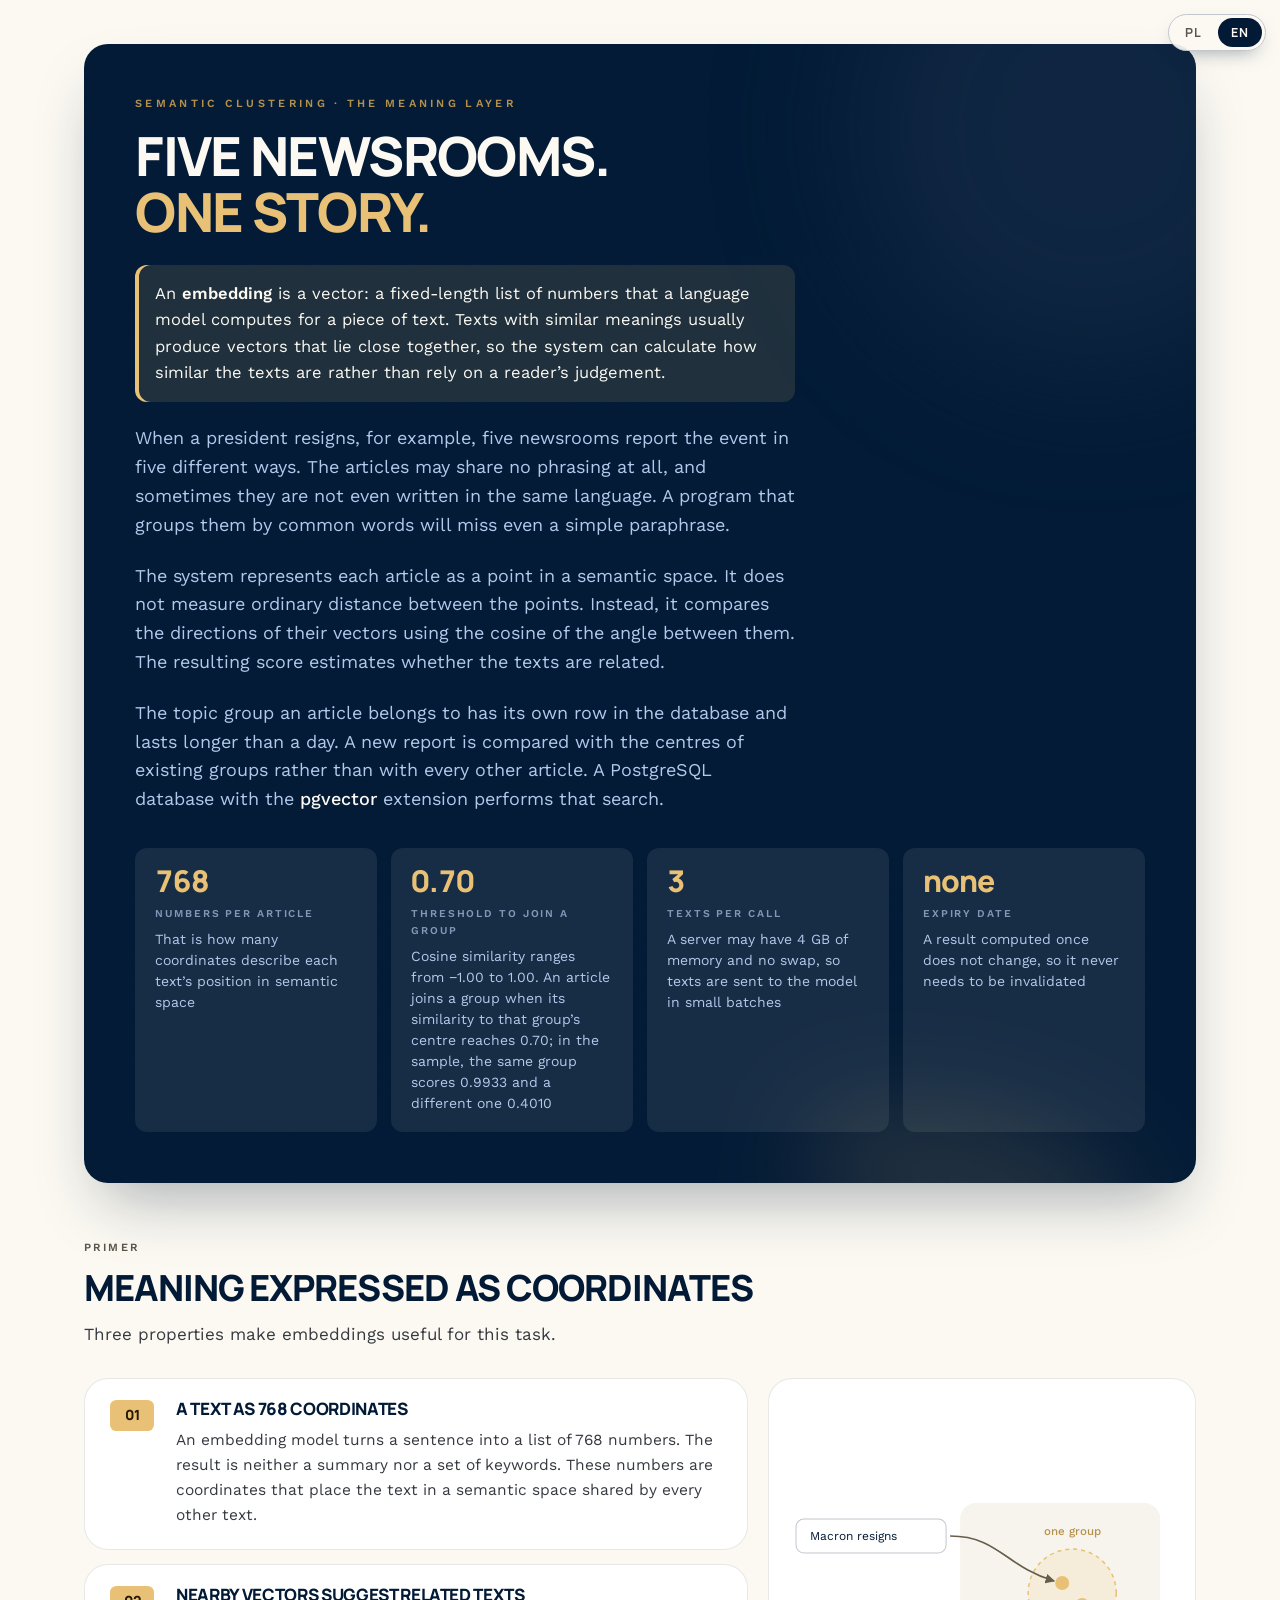
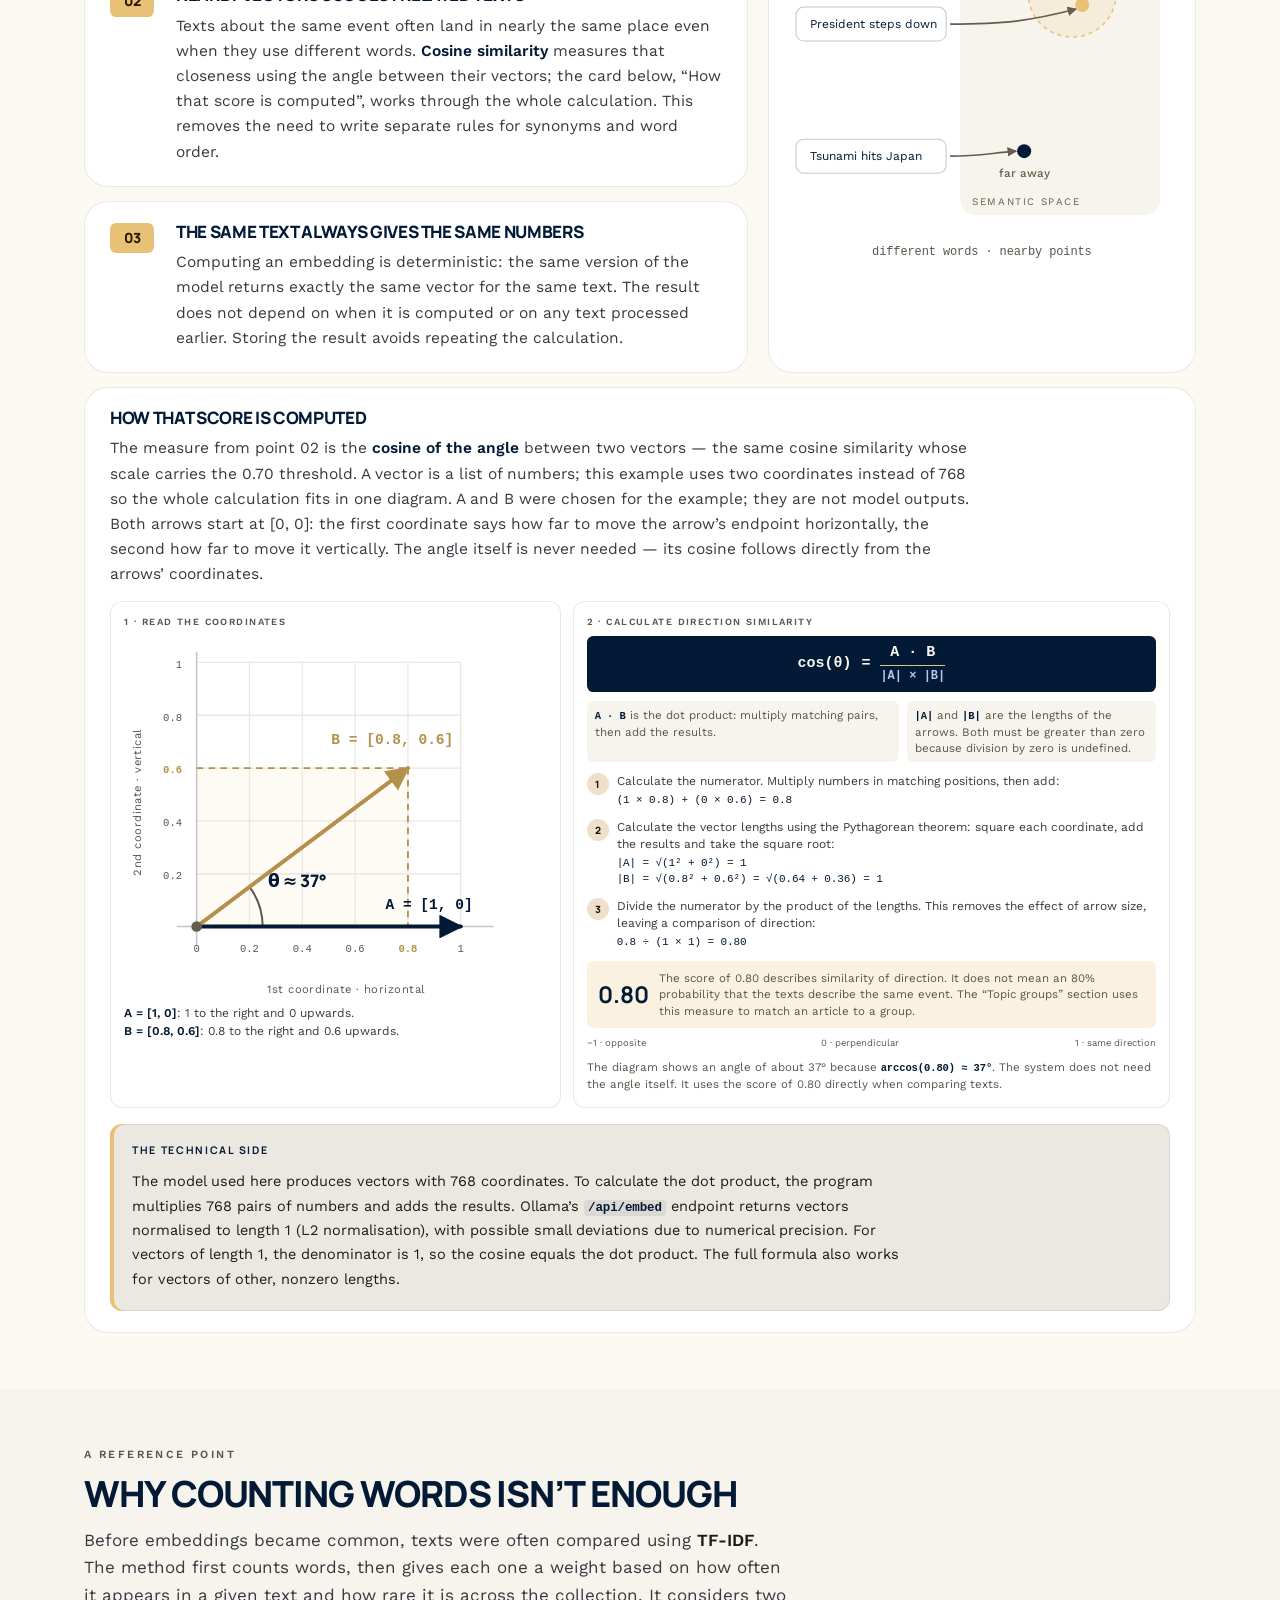
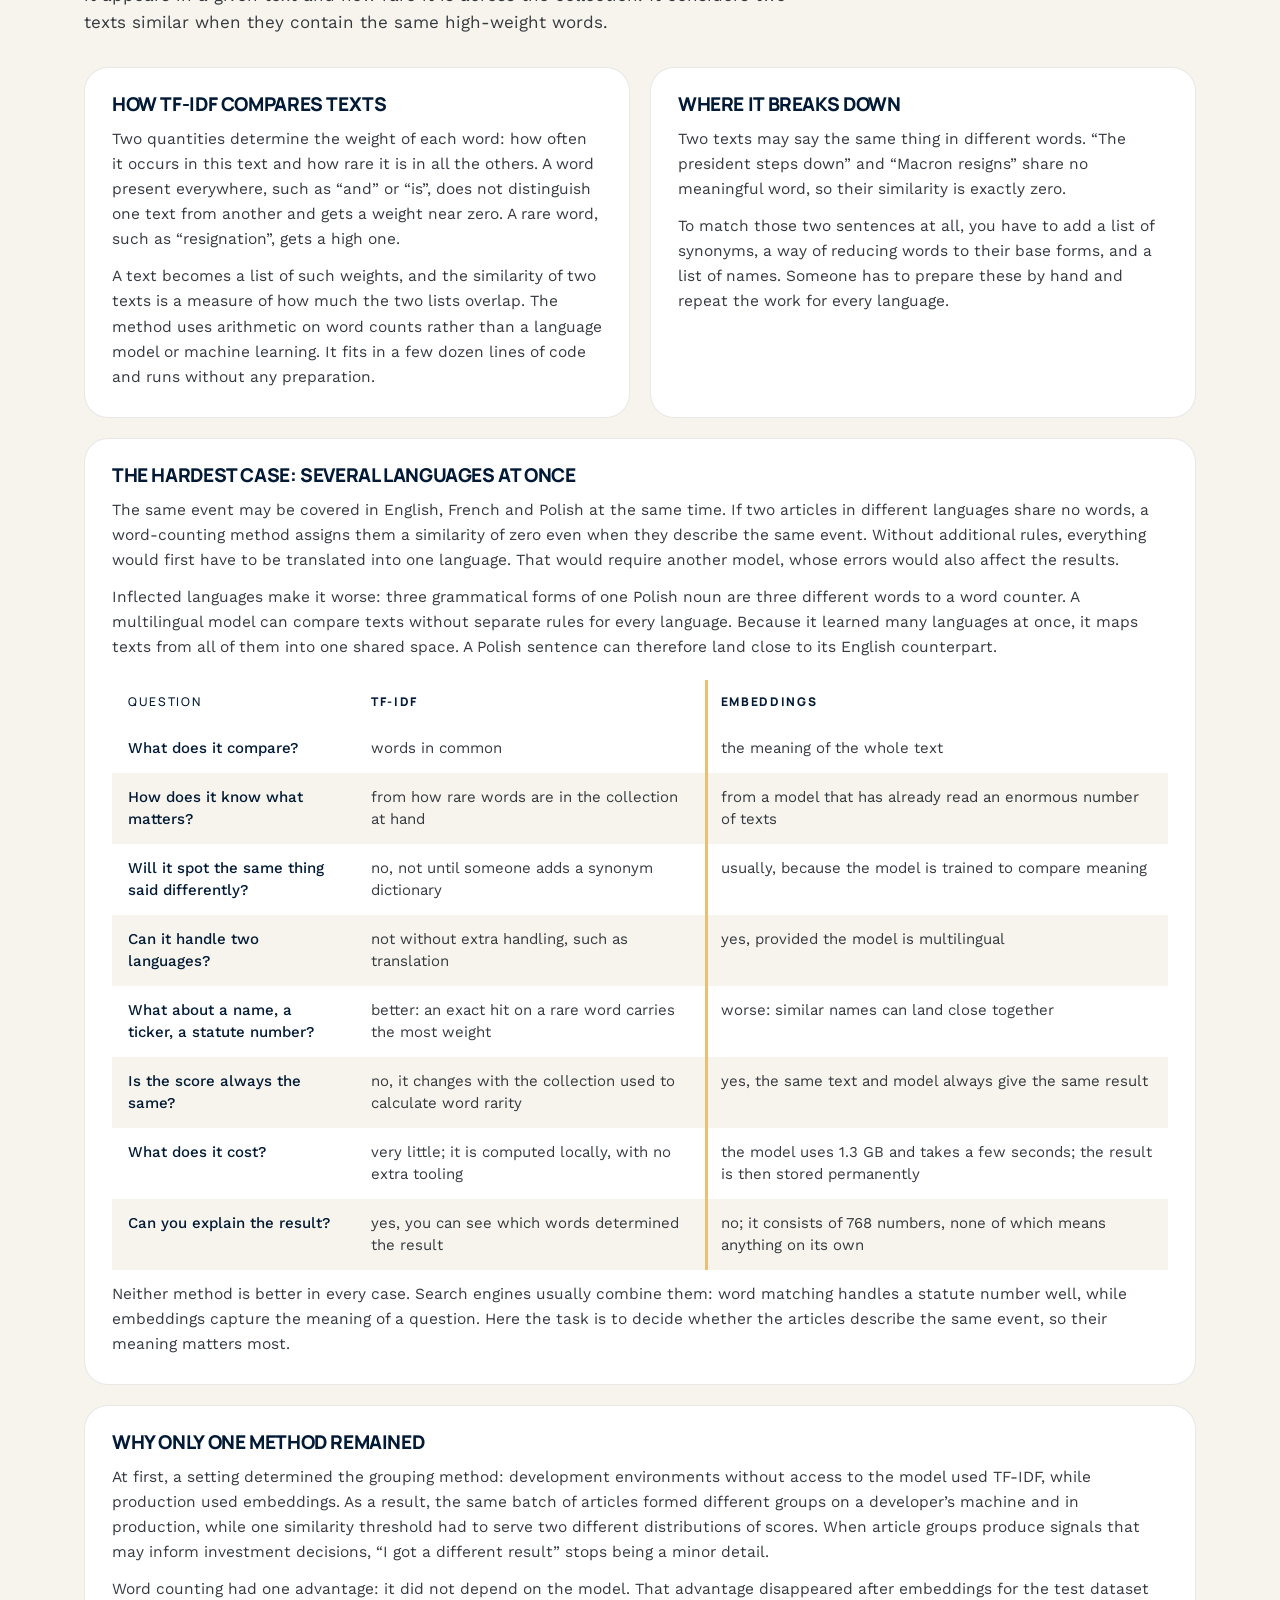
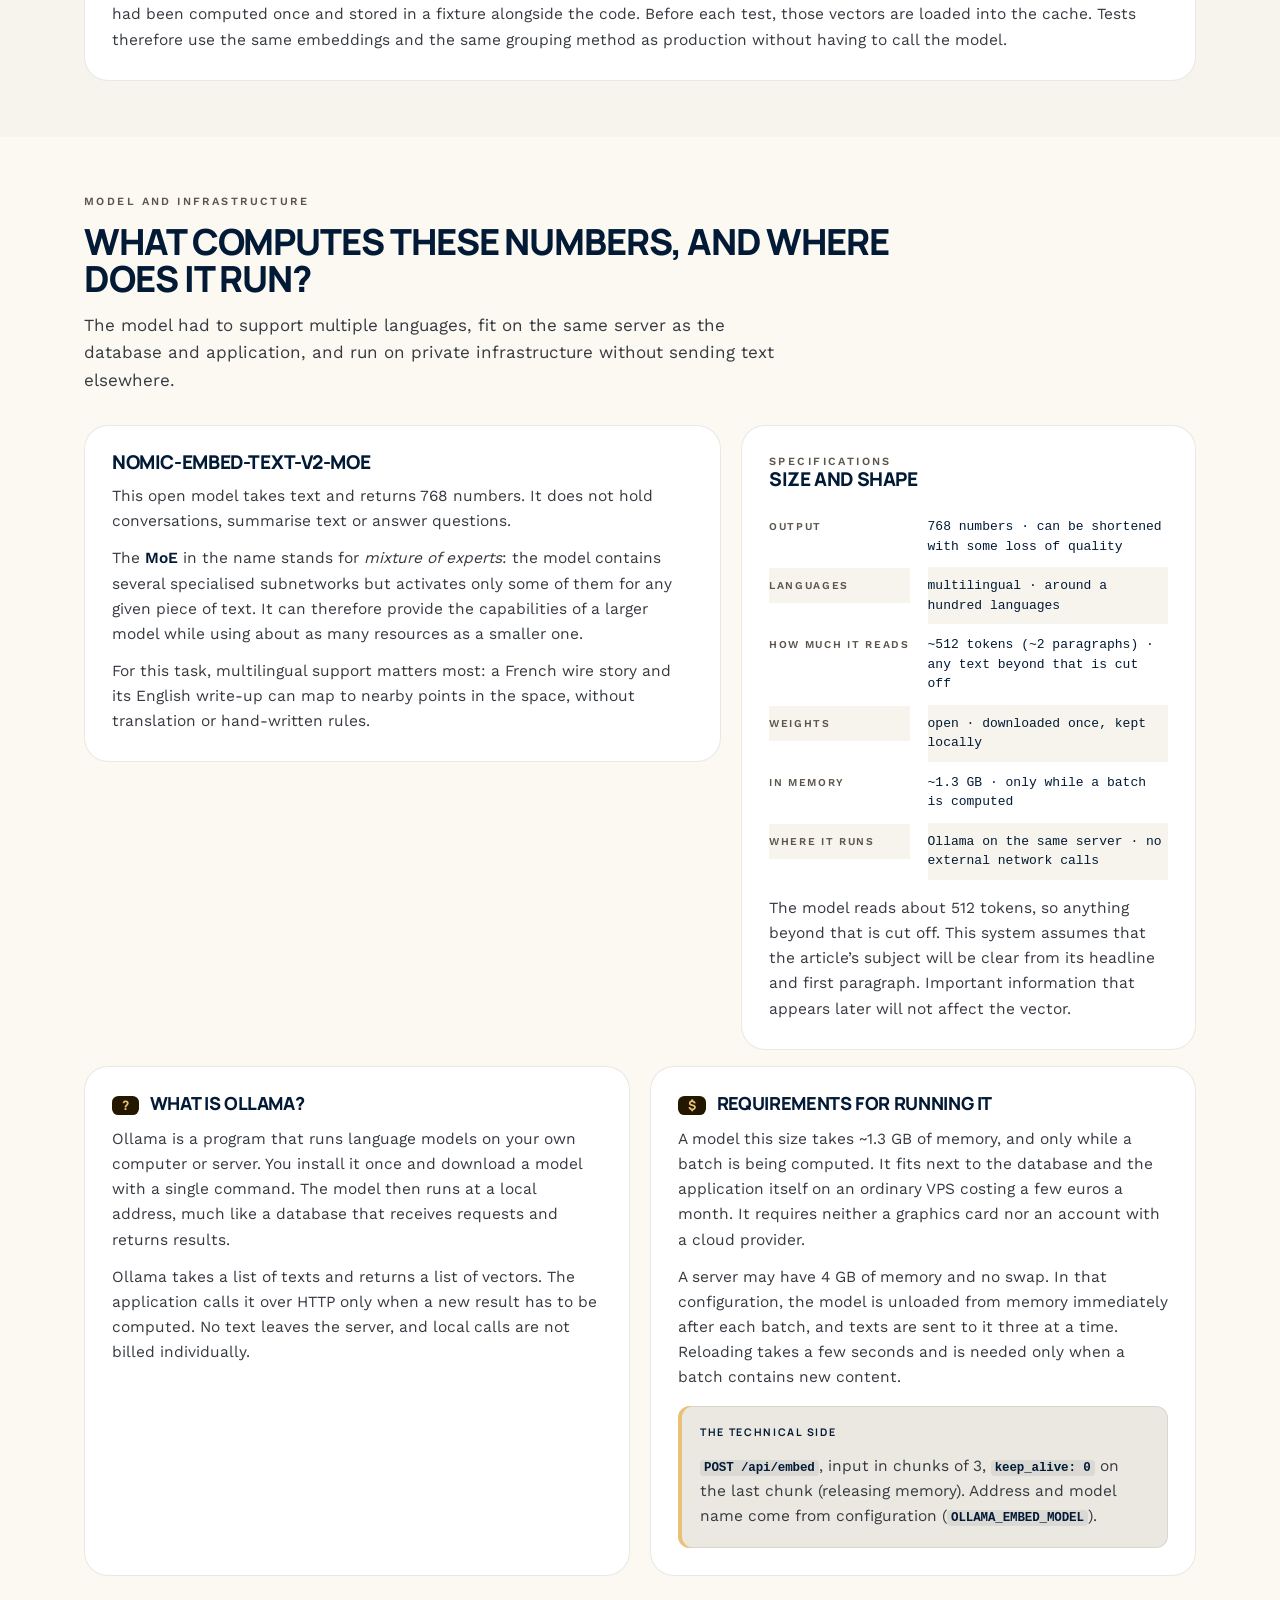
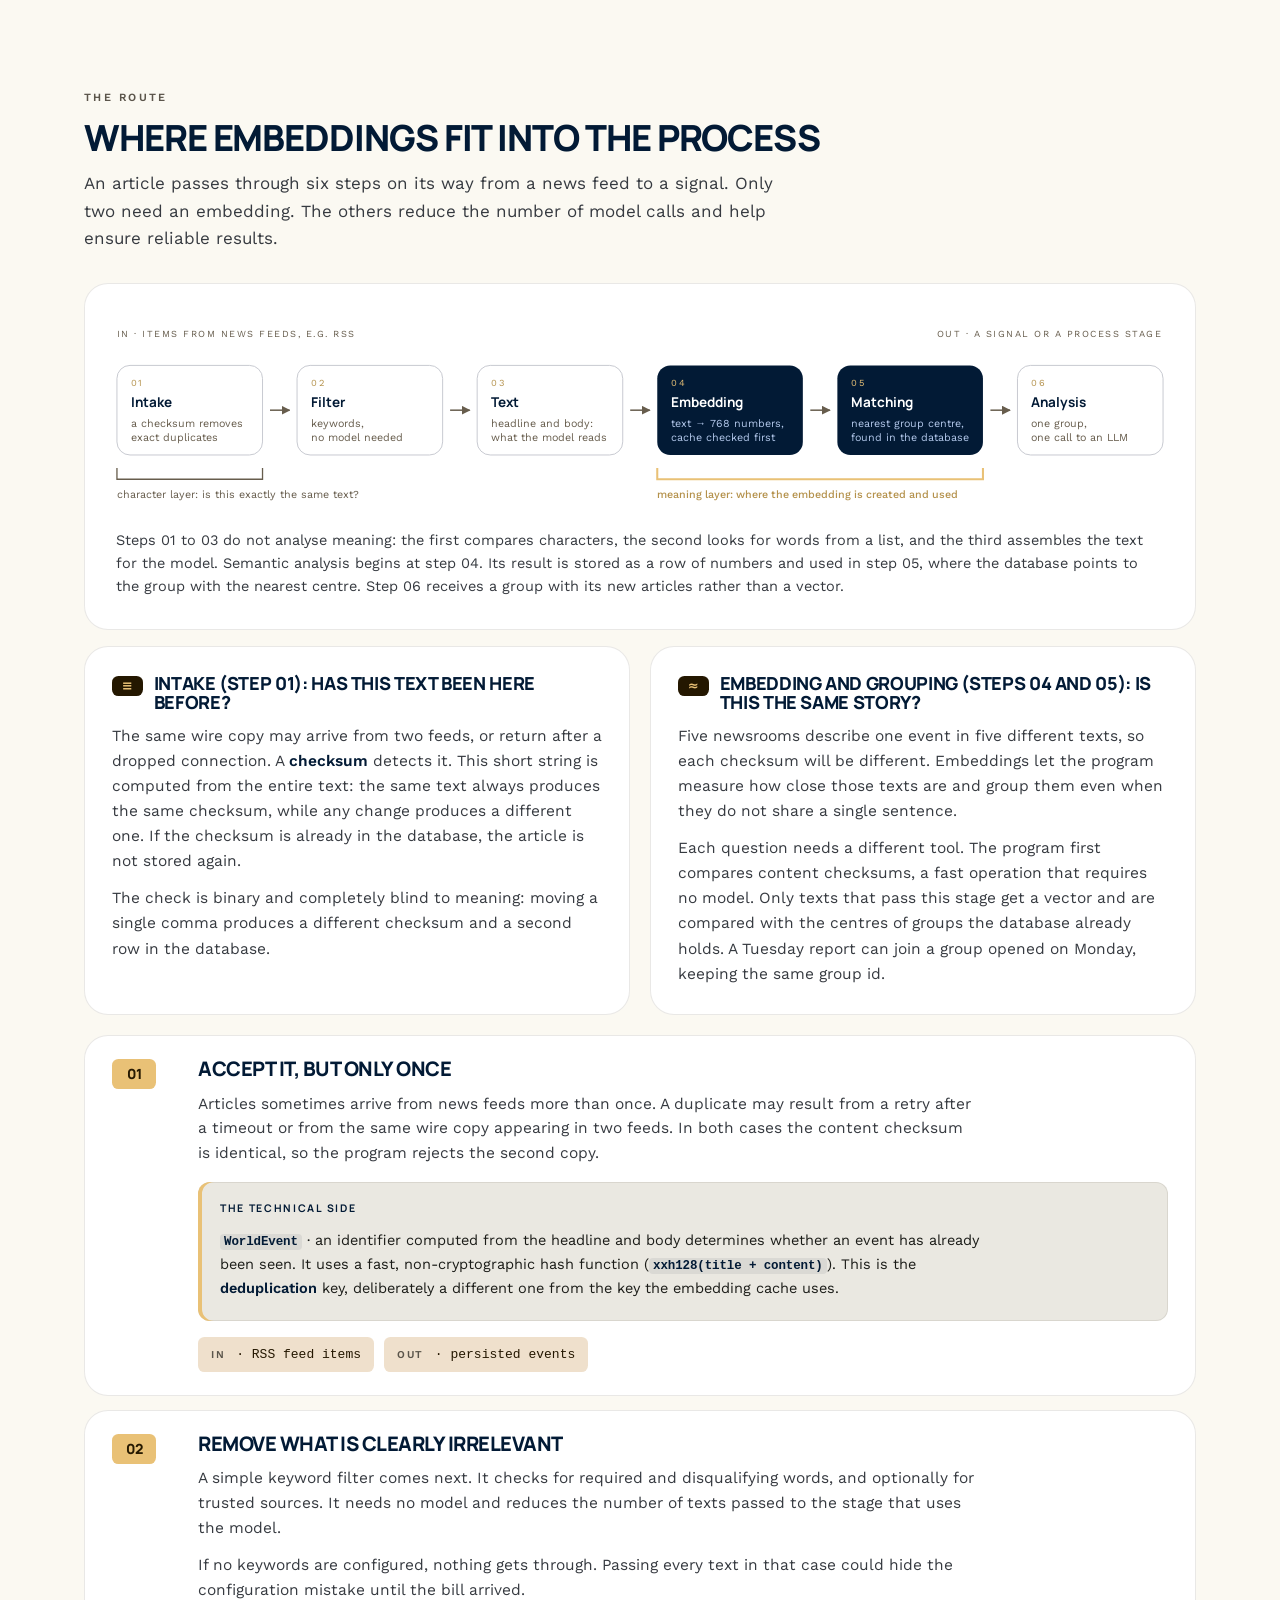
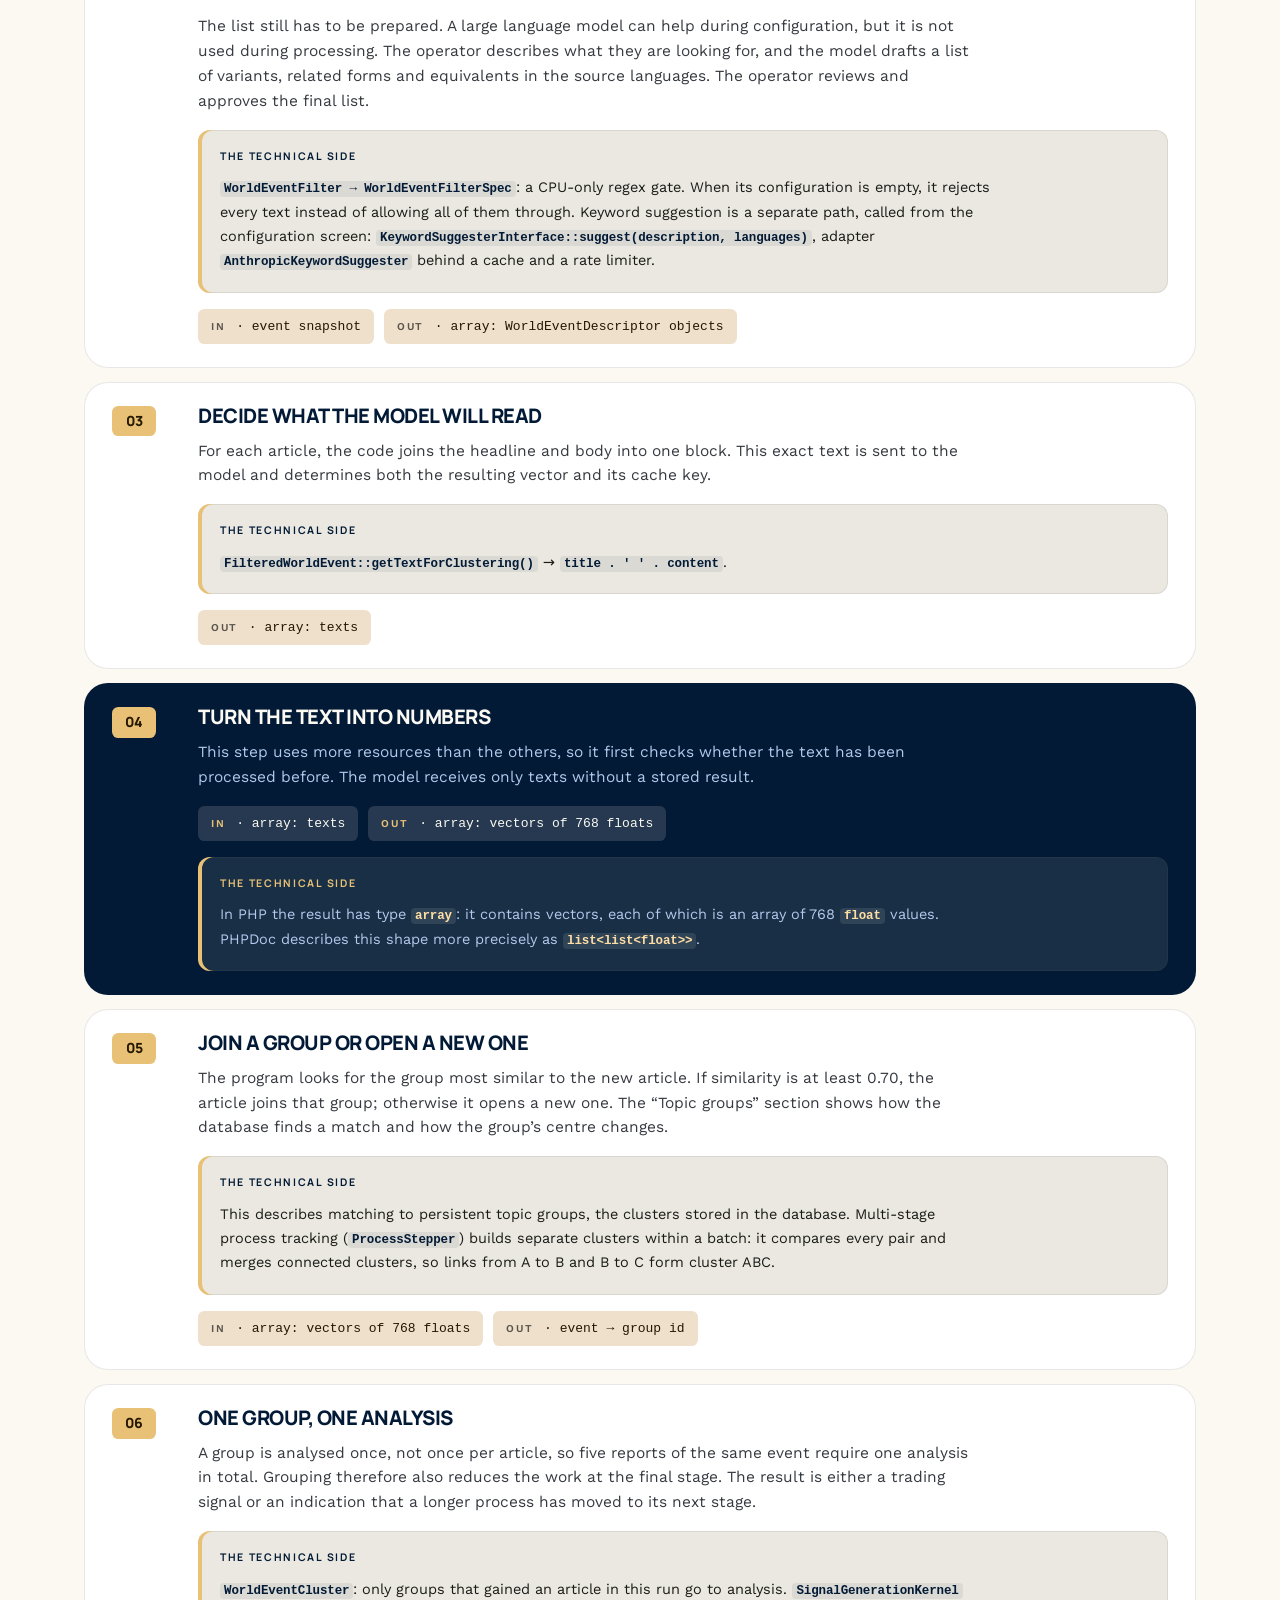
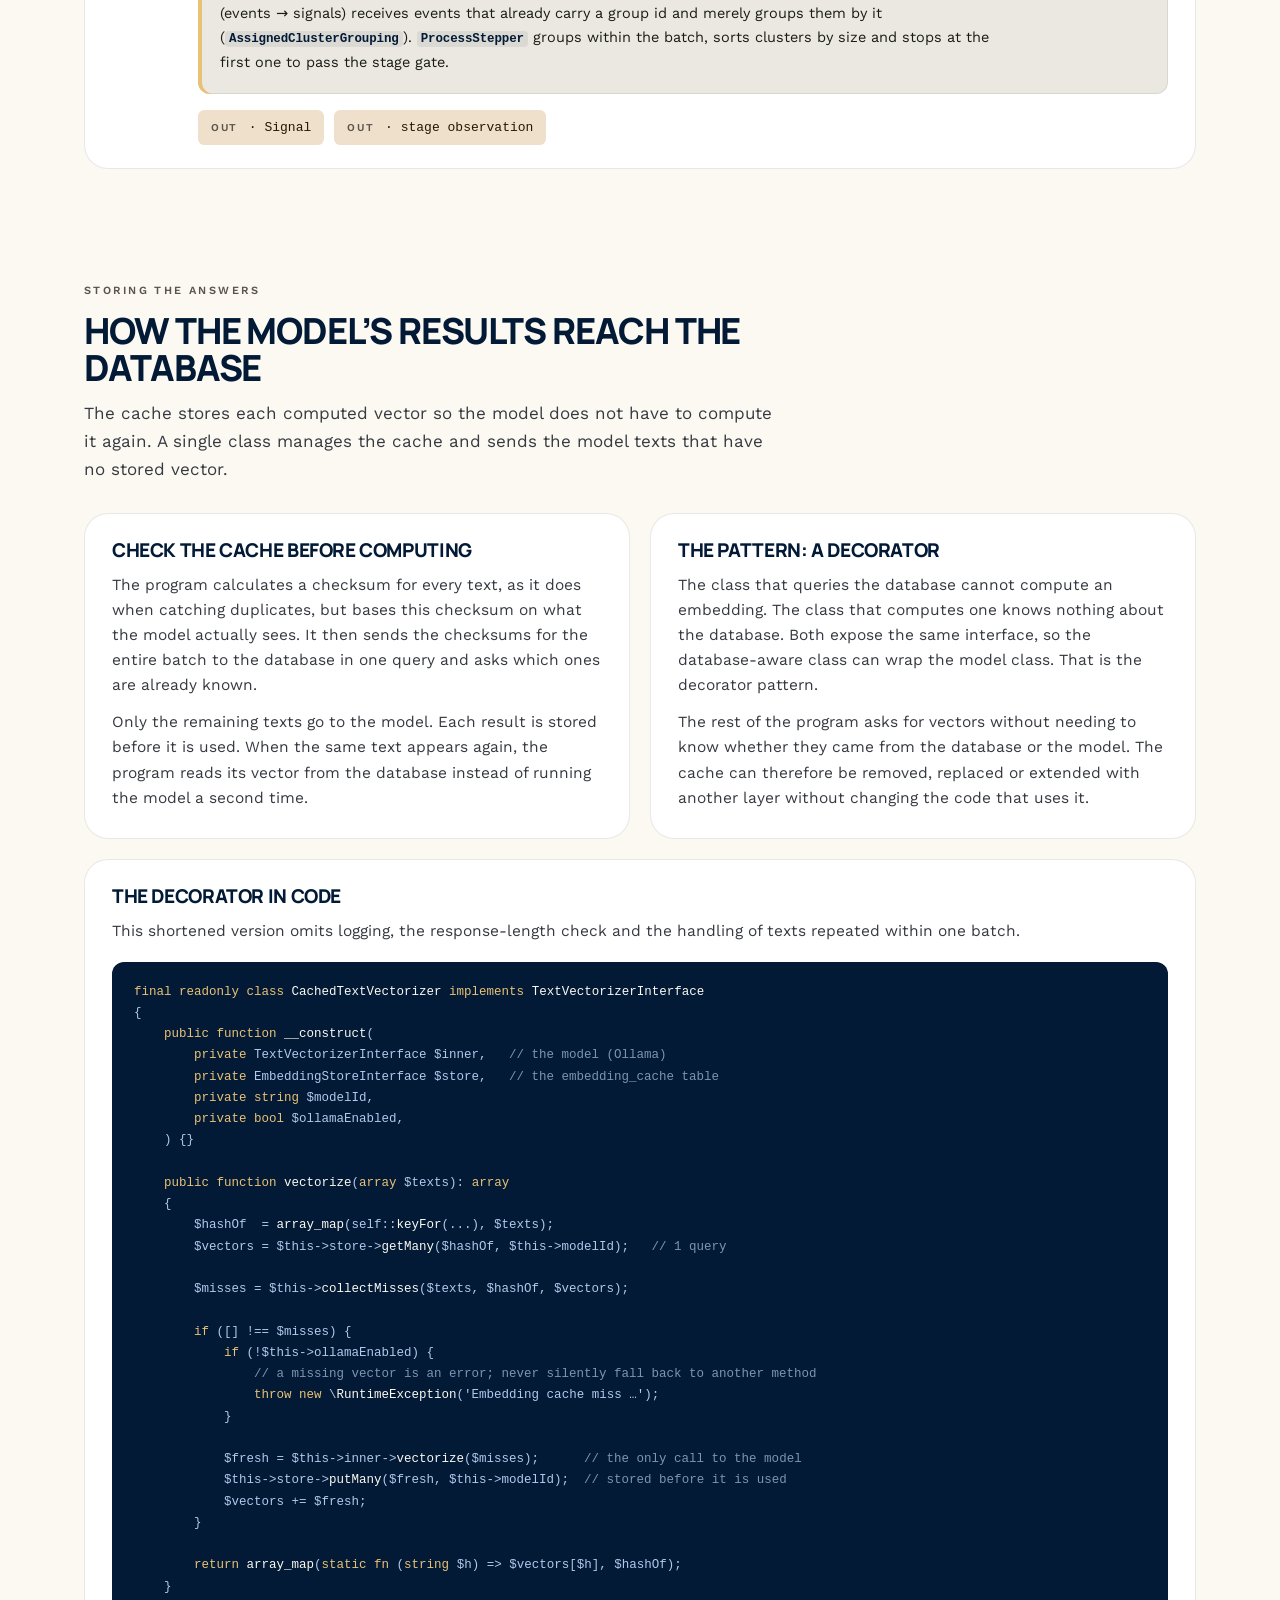
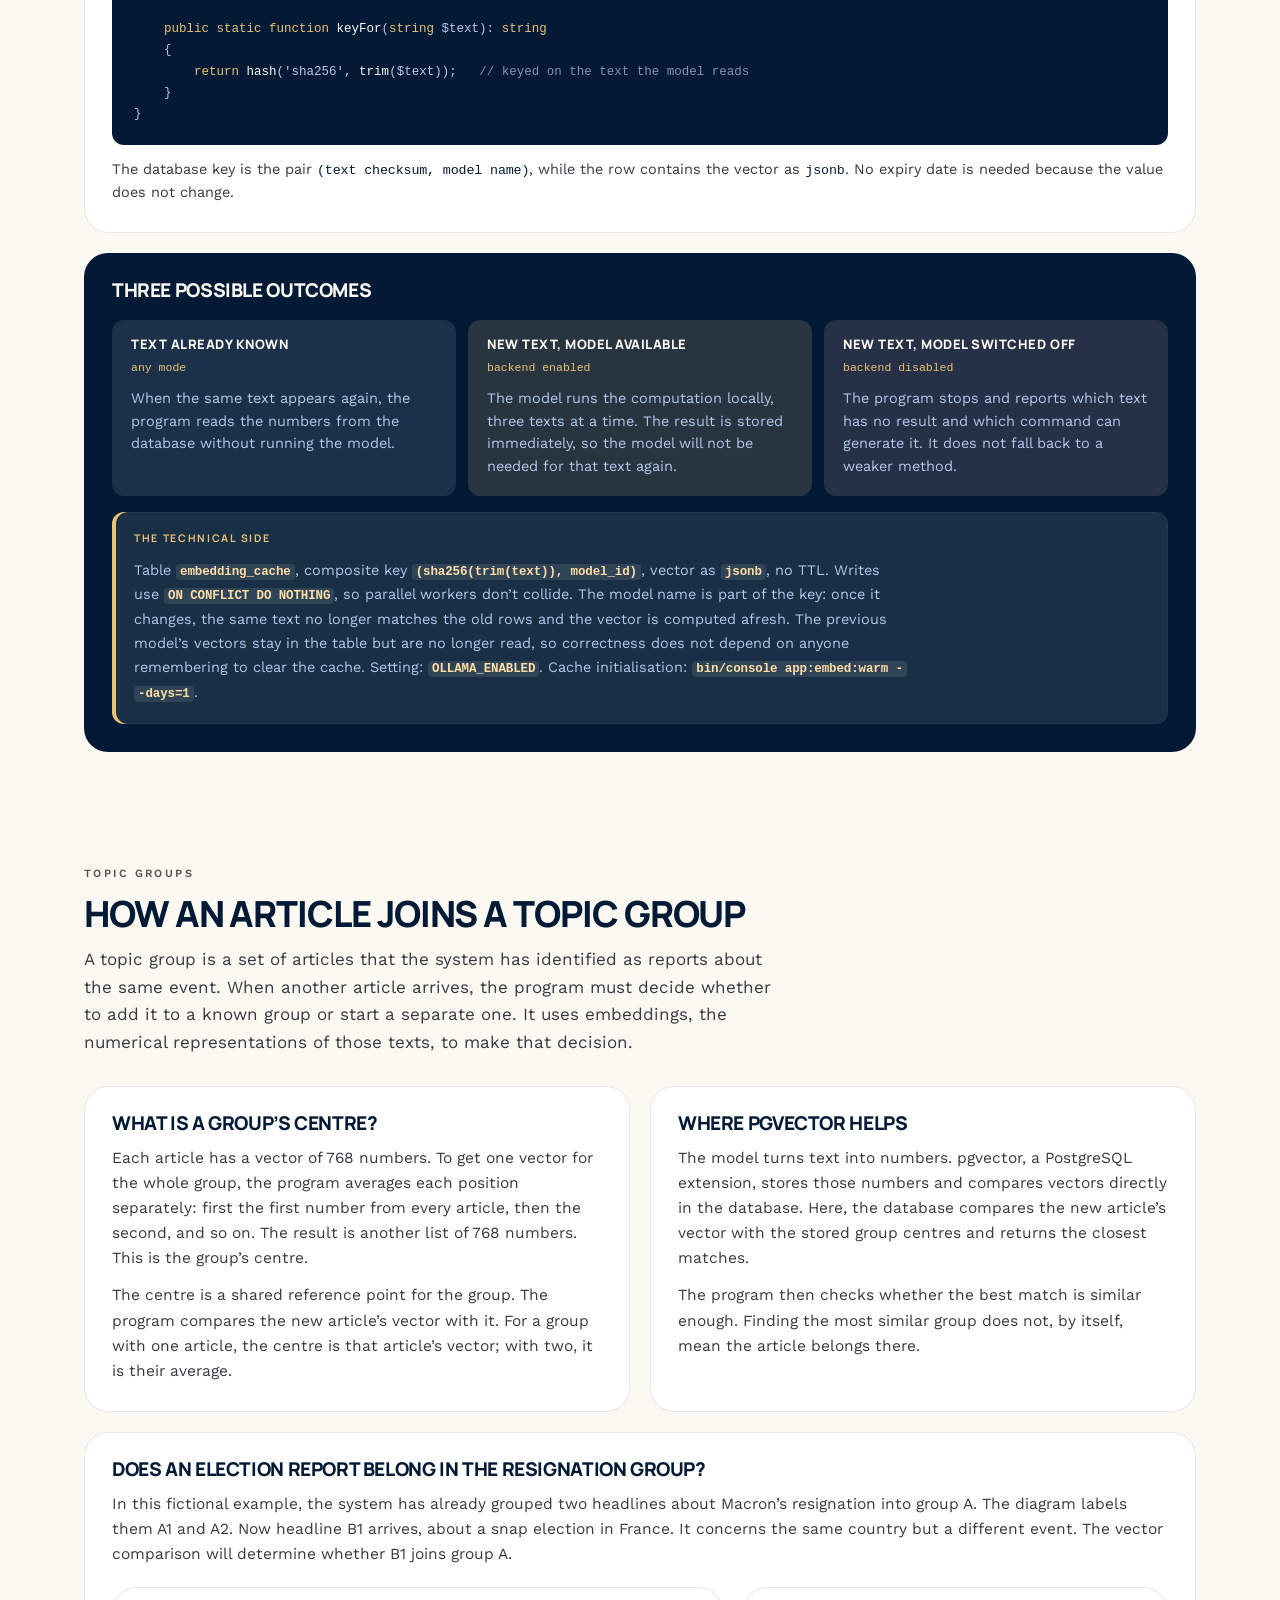
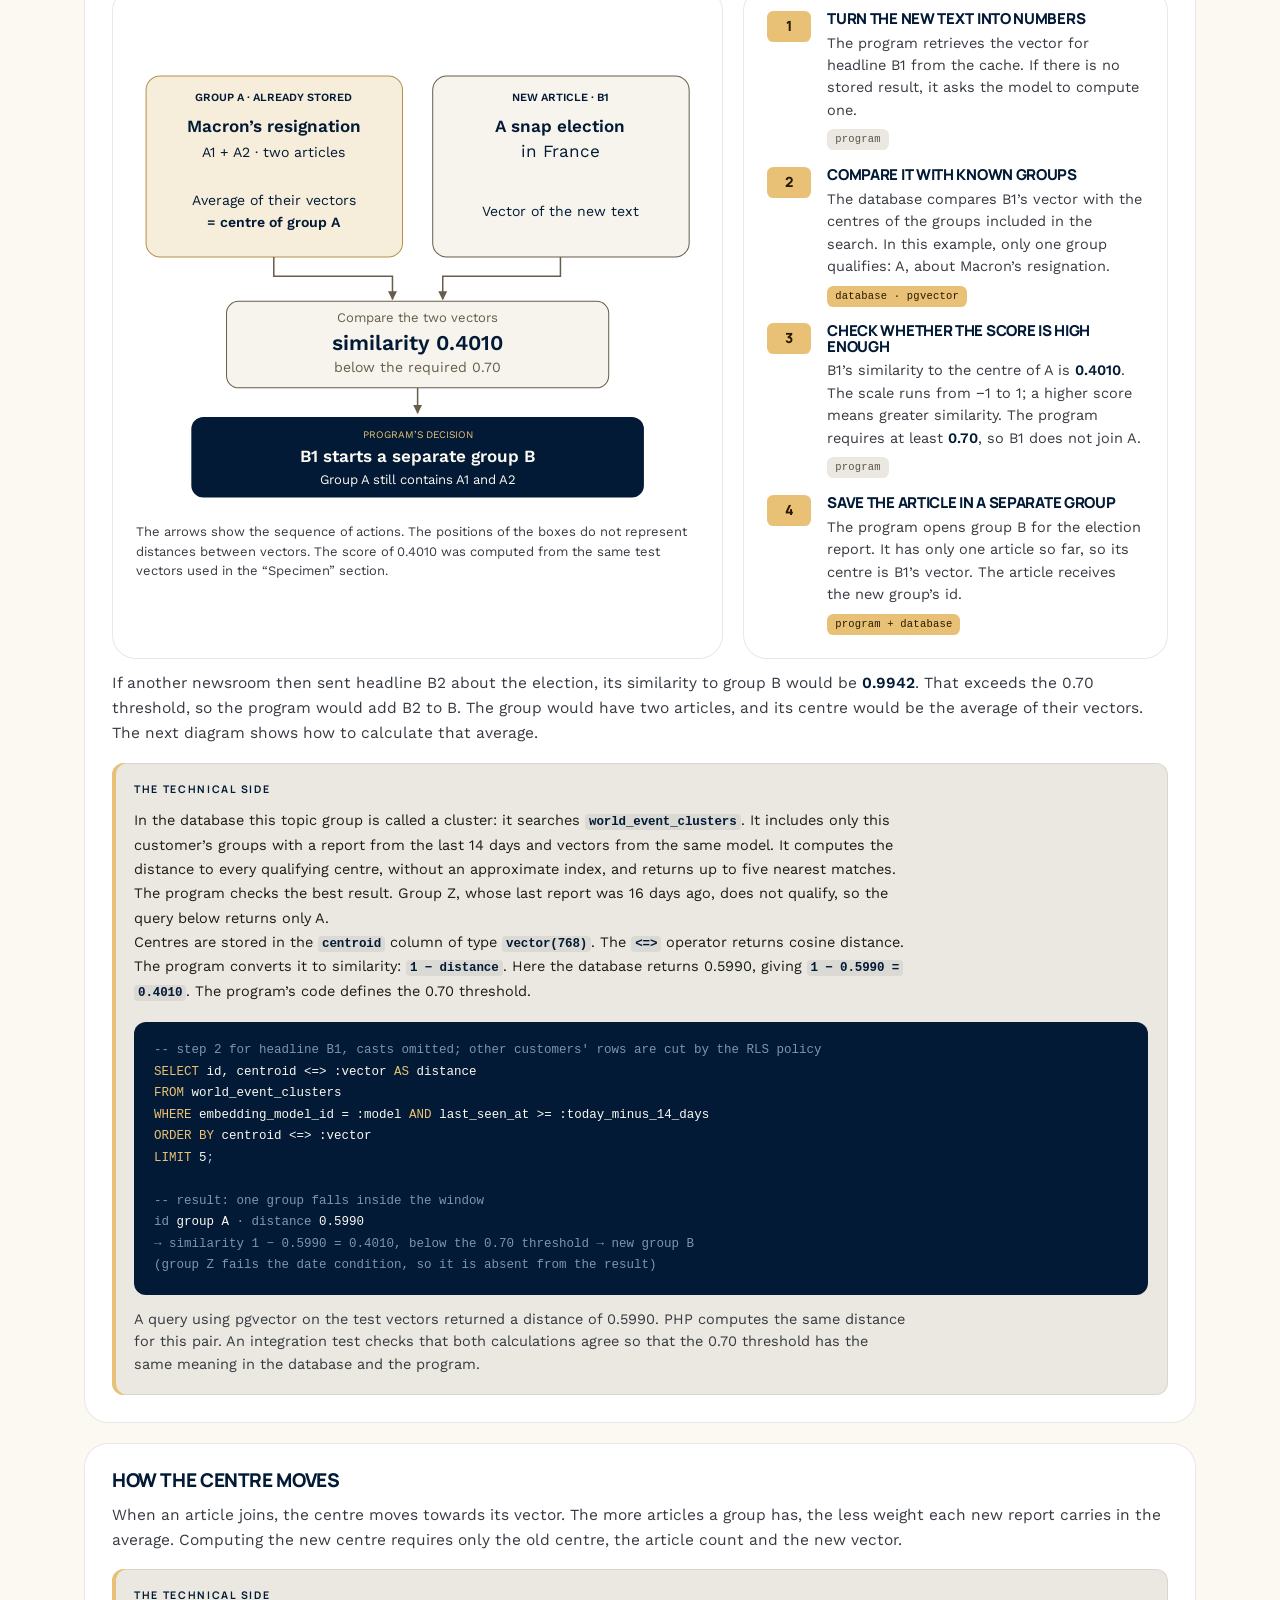
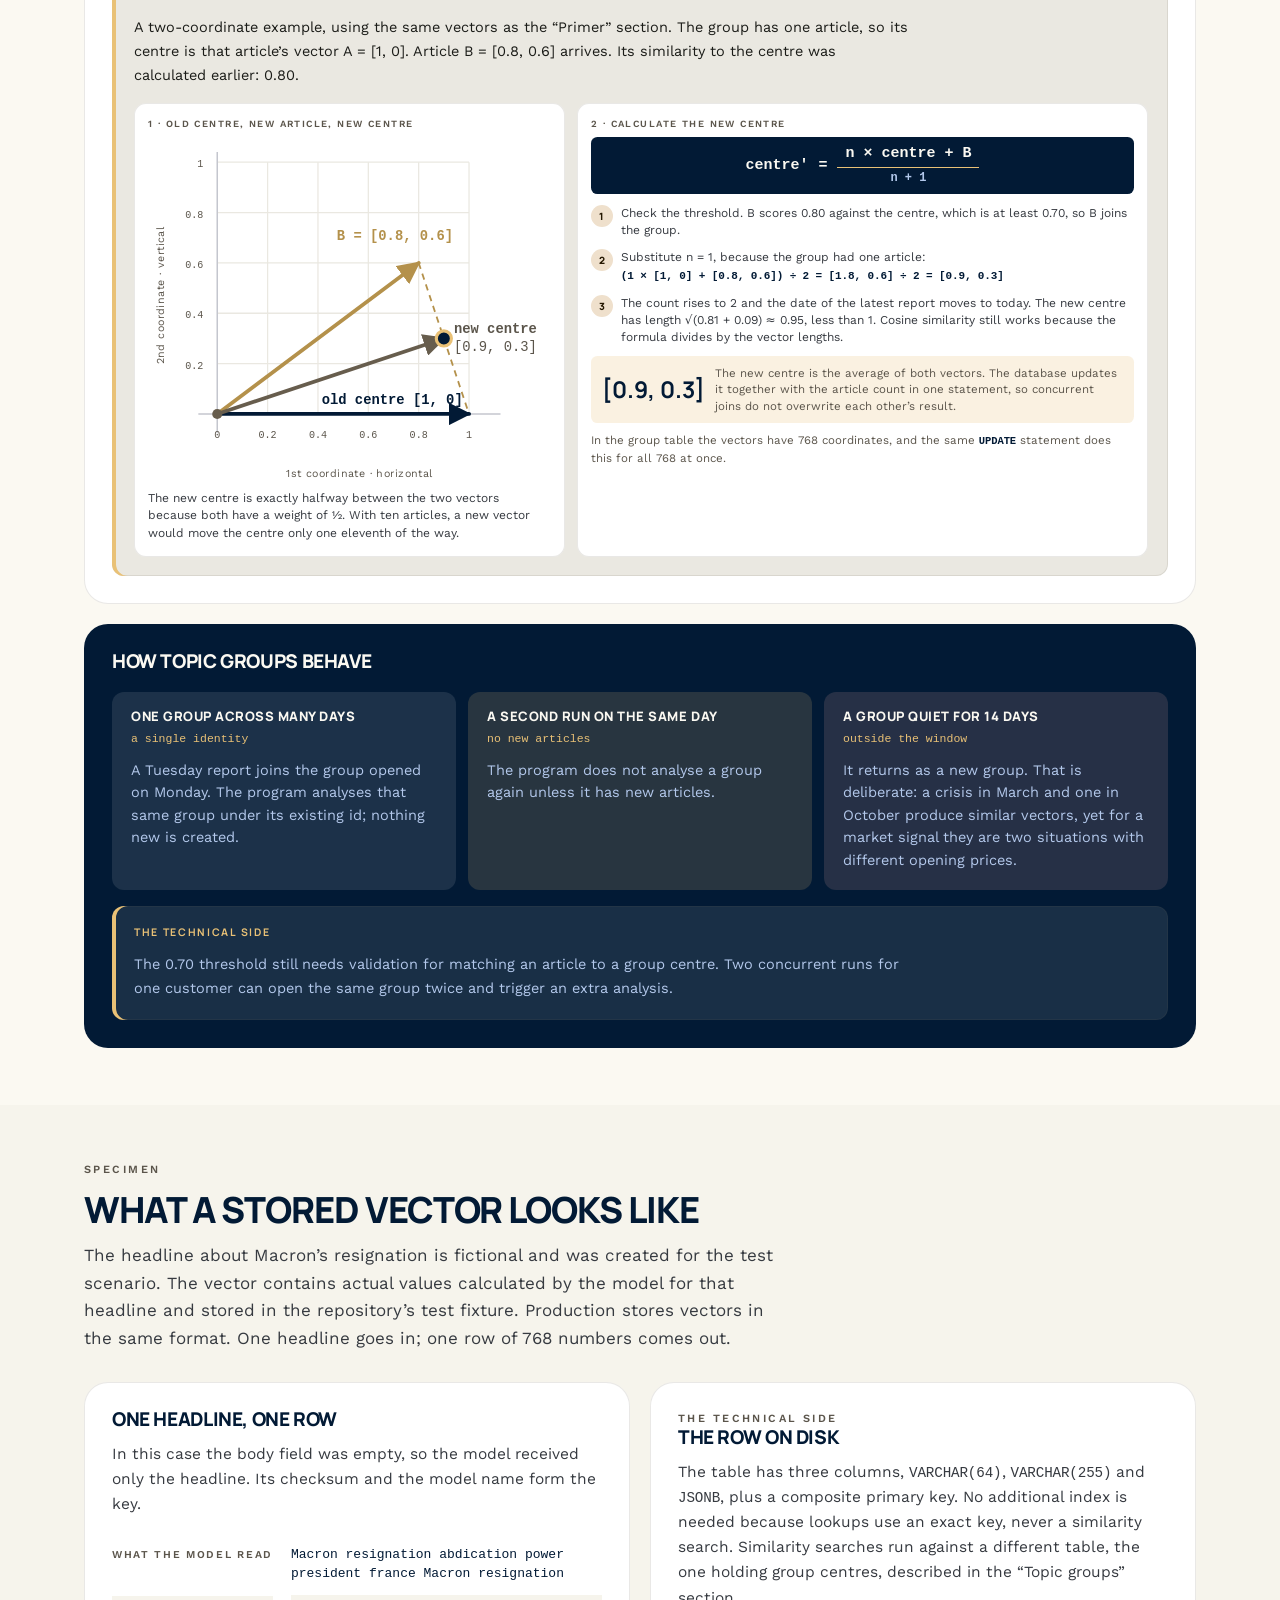
==== commit 7a1afd9d: "general update - pgvector implemention" ====
--- a/embeddings-explained-en.html
+++ b/embeddings-explained-en.html
@@ -53,8 +53,7 @@
           <p>
             An <b>embedding</b> is a vector: a fixed-length list of numbers that a language model
             computes for a piece of text. Texts with similar meanings usually produce vectors that
-            lie close together, so the system can calculate their similarity instead of comparing
-            them by eye.
+            lie close together, so the system can calculate how similar the texts are rather than rely on a reader’s judgement.
           </p>
         </div>
         <p class="sub">
@@ -69,6 +68,11 @@
           using the cosine of the angle between them. The resulting score estimates whether the texts
           are related.
         </p>
+        <p class="sub">
+          The topic group an article belongs to has its own row in the database and lasts longer than a day.
+          A new report is compared with the centres of existing groups rather than with every other
+          article. A PostgreSQL database with the <b>pgvector</b> extension performs that search.
+        </p>
       </div>
       <div class="kpis">
         <div class="kpi">
@@ -78,9 +82,10 @@
         </div>
         <div class="kpi">
           <div class="v">0.70</div>
-          <div class="k">similarity threshold</div>
-          <div class="d">Cosine similarity ranges from −1.00 to 1.00. At 0.70 and above, two texts go
-            into one group; in the sample, the same story scores 0.9933 and a different one 0.3872</div>
+          <div class="k">threshold to join a group</div>
+          <div class="d">Cosine similarity ranges from −1.00 to 1.00. An article joins a group when its
+            similarity to that group’s centre reaches 0.70; in the sample, the same group scores
+            0.9933 and a different one 0.4010</div>
         </div>
         <div class="kpi">
           <div class="v">3</div>
@@ -126,9 +131,9 @@
               <h3>Nearby vectors suggest related texts</h3>
               <p>
                 Texts about the same event often land in nearly the same place even when they use
-                different words. That “nearly” can be measured. The measure is based on the angle
-                between their vectors: 1.00 means the same direction, 0.00 means perpendicular
-                directions and −1.00 means opposite directions. This removes the need to write
+                different words. <b>Cosine similarity</b> measures that closeness using the angle
+                between their vectors; the card below, “How that score is computed”, works through
+                the whole calculation. This removes the need to write
                 separate rules for synonyms and word order.
               </p>
             </div>
@@ -147,14 +152,16 @@
             </div>
           </div>
 
-          <div class="hood">
-            <span class="ht">The technical side</span>
+          <div class="coscard">
+            <h3>How that score is computed</h3>
             <p>
-              A vector is a list of numbers. This example uses two coordinates to keep the diagram
-              and calculation easy to follow. A and B were chosen for the example; they are not model outputs.
-              Both arrows start at [0, 0]. The first coordinate says how far to move the arrow’s endpoint
-              horizontally; the second says how far to move it vertically. There is no need to measure the angle with
-              a protractor. Its cosine can be calculated directly from the arrows’ coordinates.
+              The measure from point 02 is the <b>cosine of the angle</b> between two vectors — the
+              same cosine similarity whose scale carries the 0.70 threshold. A vector is a list of
+              numbers; this example uses two coordinates instead of 768 so the whole calculation fits
+              in one diagram. A and B were chosen for the example; they are not model outputs.
+              Both arrows start at [0, 0]: the first coordinate says how far to move the arrow’s
+              endpoint horizontally, the second how far to move it vertically. The angle itself is
+              never needed — its cosine follows directly from the arrows’ coordinates.
             </p>
 
             <div class="cosviz">
@@ -251,9 +258,7 @@
                 </div>
                 <div class="cosanswer">
                   <strong>0.80</strong>
-                  <span>The score exceeds the chosen threshold of 0.70. If these were vectors for
-                    two texts, the system would group them together. A score of 0.80 does not mean
-                    an 80% probability that the texts describe the same event.</span>
+                  <span>The score of 0.80 describes similarity of direction. It does not mean an 80% probability that the texts describe the same event. The “Topic groups” section uses this measure to match an article to a group.</span>
                 </div>
                 <div class="coslegend"><span>−1 · opposite</span><span>0 · perpendicular</span><span>1 · same direction</span></div>
                 <p class="cosangleback">The diagram shows an angle of about 37° because
@@ -262,14 +267,17 @@
               </div>
             </div>
 
-            <p class="cosnote">
-              The model used here produces vectors with 768 coordinates. To calculate the dot product,
-              the program multiplies 768 pairs of numbers and adds the results. Ollama’s <code>/api/embed</code>
-              endpoint returns vectors normalised to length 1 (L2 normalisation), with possible small
-              deviations due to numerical precision. For vectors of length 1, the denominator is 1,
-              so the cosine equals the dot product. The full formula also works for vectors of other,
-              nonzero lengths.
-            </p>
+            <div class="hood">
+              <span class="ht">The technical side</span>
+              <p>
+                The model used here produces vectors with 768 coordinates. To calculate the dot product,
+                the program multiplies 768 pairs of numbers and adds the results. Ollama’s <code>/api/embed</code>
+                endpoint returns vectors normalised to length 1 (L2 normalisation), with possible small
+                deviations due to numerical precision. For vectors of length 1, the denominator is 1,
+                so the cosine equals the dot product. The full formula also works for vectors of other,
+                nonzero lengths.
+              </p>
+            </div>
           </div>
 
         </div>
@@ -290,7 +298,7 @@
             <circle cx="280" cy="104" r="44" fill="#e9c176" fill-opacity="0.16"
                     stroke="#e9c176" stroke-width="1.5" stroke-dasharray="4 4"></circle>
             <text x="280" y="46" text-anchor="middle" font-family="Work Sans, sans-serif" font-size="11.5"
-                  font-weight="500" fill="#b4914b">one cluster</text>
+                  font-weight="500" fill="#b4914b">one group</text>
 
             <rect x="4" y="30" width="150" height="34" rx="8" fill="#ffffff" stroke="#c4c6ce"></rect>
             <text x="18" y="51" font-family="Work Sans, sans-serif" font-size="12" fill="#021a35">Macron resigns</text>
@@ -543,9 +551,9 @@
           </p>
           <div class="hood">
             <span class="ht">The technical side</span>
-            <code>POST /api/embed</code>, input in chunks of 3, <code>keep_alive: 0</code> on the
+            <p><code>POST /api/embed</code>, input in chunks of 3, <code>keep_alive: 0</code> on the
             last chunk (releasing memory). Address and model name come from configuration
-            (<code>OLLAMA_EMBED_MODEL</code>).
+            (<code>OLLAMA_EMBED_MODEL</code>).</p>
           </div>
         </div>
       </div>
@@ -571,7 +579,7 @@
            that the outer strokes of the first and last card are not clipped. -->
       <div class="flowcard">
         <svg viewBox="-1 0 1123 210" role="img"
-             aria-label="Six steps: intake with content-checksum dedup, keyword filter, assembling the text the model reads, embedding via the cache, grouping by similarity, analysis of the cluster. The embedding is produced in step four and used in step five.">
+             aria-label="Six steps: intake with content-checksum dedup, keyword filter, assembling the text the model reads, embedding via the cache, matching against the nearest group centre in the database, analysis of the group. The embedding is produced in step four and used in step five.">
           <defs>
             <marker id="fa" viewBox="0 0 10 10" refX="9" refY="5" markerWidth="6" markerHeight="6" orient="auto-start-reverse">
               <path d="M0 0 L10 5 L0 10 z" fill="#675d4d"></path>
@@ -609,9 +617,9 @@
 
           <rect x="772" y="54" width="156" height="96" rx="14" fill="#021a35"></rect>
           <text x="787" y="76" font-family="Work Sans, sans-serif" font-size="10" letter-spacing="1.6" fill="#e9c176">05</text>
-          <text x="787" y="99" font-family="Manrope, sans-serif" font-size="14.5" font-weight="700" fill="#ffffff">Grouping</text>
-          <text x="787" y="120" font-family="Work Sans, sans-serif" font-size="11.5" fill="#b3c8eb">nearby vectors</text>
-          <text x="787" y="135" font-family="Work Sans, sans-serif" font-size="11.5" fill="#b3c8eb">= one story</text>
+          <text x="787" y="99" font-family="Manrope, sans-serif" font-size="14.5" font-weight="700" fill="#ffffff">Matching</text>
+          <text x="787" y="120" font-family="Work Sans, sans-serif" font-size="11.5" fill="#b3c8eb">nearest group centre,</text>
+          <text x="787" y="135" font-family="Work Sans, sans-serif" font-size="11.5" fill="#b3c8eb">found in the database</text>
 
           <rect x="965" y="54" width="156" height="96" rx="14" fill="#ffffff" stroke="#c4c6ce"></rect>
           <text x="980" y="76" font-family="Work Sans, sans-serif" font-size="10" letter-spacing="1.6" fill="#b4914b">06</text>
@@ -635,8 +643,9 @@
         <p class="flowcap">
           Steps 01 to 03 do not analyse meaning: the first compares characters, the second looks for
           words from a list, and the third assembles the text for the model. Semantic analysis begins
-          at step 04. Its result is stored as a row of numbers and used in step 05. Step 06 receives
-          a finished group of articles rather than a vector.
+          at step 04. Its result is stored as a row of numbers and used in step 05, where the database
+          points to the group with the nearest centre. Step 06 receives a group with its new articles
+          rather than a vector.
         </p>
       </div>
 
@@ -658,13 +667,12 @@
           <h3><span class="g">≈</span> Embedding and grouping (steps 04 and 05): is this the same story?</h3>
           <p>
             Five newsrooms describe one event in five different texts, so each checksum will be
-            different. An embedding makes it possible to measure how close those texts are and
-            join them into one group, even when they do not share a single sentence.
+            different. Embeddings let the program measure how close those texts are and group them even when they do not share a single sentence.
           </p>
           <p>
             Each question needs a different tool. The program first compares content checksums, a
-            fast operation that requires no model. Only texts that pass this stage are compared by
-            meaning, which requires the model to run.
+            fast operation that requires no model. Only texts that pass this stage get a vector and
+            are compared with the centres of groups the database already holds. A Tuesday report can join a group opened on Monday, keeping the same group id.
           </p>
         </div>
       </div>
@@ -682,10 +690,10 @@
             </p>
             <div class="hood">
               <span class="ht">The technical side</span>
-              <code>WorldEvent</code> · an identifier computed from the headline and body determines
+              <p><code>WorldEvent</code> · an identifier computed from the headline and body determines
               whether an event has already been seen. It uses a fast, non-cryptographic hash function
               (<code>xxh128(title + content)</code>). This is the <b>deduplication</b> key,
-              deliberately a different one from the key the embedding cache uses.
+              deliberately a different one from the key the embedding cache uses.</p>
             </div>
             <div class="io"><span class="pill"><b>in</b> · RSS feed items</span><span class="pill"><b>out</b> · persisted events</span></div>
           </div>
@@ -712,12 +720,12 @@
             </p>
             <div class="hood">
               <span class="ht">The technical side</span>
-              <code>WorldEventFilter → WorldEventFilterSpec</code>: a CPU-only regex gate. When its
+              <p><code>WorldEventFilter → WorldEventFilterSpec</code>: a CPU-only regex gate. When its
               configuration is empty, it rejects every text instead of allowing all of them through.
               Keyword suggestion is a separate path, called from the
               configuration screen:
               <code>KeywordSuggesterInterface::suggest(description, languages)</code>, adapter
-              <code>AnthropicKeywordSuggester</code> behind a cache and a rate limiter.
+              <code>AnthropicKeywordSuggester</code> behind a cache and a rate limiter.</p>
             </div>
             <div class="io"><span class="pill"><b>in</b> · event snapshot</span><span class="pill"><b>out</b> · array: WorldEventDescriptor objects</span></div>
           </div>
@@ -733,8 +741,8 @@
             </p>
             <div class="hood">
               <span class="ht">The technical side</span>
-              <code>FilteredWorldEvent::getTextForClustering()</code> →
-              <code>title . ' ' . content</code>.
+              <p><code>FilteredWorldEvent::getTextForClustering()</code> →
+              <code>title . ' ' . content</code>.</p>
             </div>
             <div class="io"><span class="pill"><b>out</b> · array: texts</span></div>
           </div>
@@ -751,9 +759,9 @@
             <div class="io"><span class="pill"><b>in</b> · array: texts</span><span class="pill"><b>out</b> · array: vectors of 768 floats</span></div>
             <div class="hood">
               <span class="ht">The technical side</span>
-              In PHP the result has type <code>array</code>: it contains vectors, each of which is
+              <p>In PHP the result has type <code>array</code>: it contains vectors, each of which is
               an array of 768 <code>float</code> values. PHPDoc describes this shape more precisely as
-              <code>list&lt;list&lt;float&gt;&gt;</code>.
+              <code>list&lt;list&lt;float&gt;&gt;</code>.</p>
             </div>
           </div>
         </article>
@@ -761,25 +769,13 @@
         <article class="strip">
           <div class="num">05</div>
           <div>
-          <h3>Group by similarity</h3>
-            <p class="txt">
-              The program calculates a separate similarity score for every pair of articles in a
-              daily batch. If a pair scores 0.70 or above, both articles enter the same group.
-              Groups merge through shared articles: if A-B and B-C clear the threshold, A, B and C
-              form one group even when A-C scores below it. A daily batch contains only a few dozen
-              articles, so every pair can be evaluated without approximation.
-            </p>
+          <h3>Join a group or open a new one</h3>
+            <p class="txt">The program looks for the group most similar to the new article. If similarity is at least 0.70, the article joins that group; otherwise it opens a new one. The “Topic groups” section shows how the database finds a match and how the group’s centre changes.</p>
             <div class="hood">
               <span class="ht">The technical side</span>
-              <code>SimilarityGrouping</code>: similarity is computed separately for every pair, so
-              fifty articles require just under 1,250 comparisons of 768 numbers each, a fraction of
-              a second. Pairs at or above the threshold are merged by a structure called <b>union-find</b>: each
-              article starts as its own group, and merging a pair joins the two groups containing
-              those articles. This is why A-B and B-C form one group ABC even if A-C does not clear
-              the threshold. No estimation or sampling is involved; the groups follow directly from
-              the threshold.
-            </div>
-            <div class="io"><span class="pill"><b>in</b> · array: vectors of 768 floats</span><span class="pill"><b>out</b> · index → group</span></div>
+              <p>This describes matching to persistent topic groups, the clusters stored in the database. Multi-stage process tracking (<code>ProcessStepper</code>) builds separate clusters within a batch: it compares every pair and merges connected clusters, so links from A to B and B to C form cluster ABC.</p>
+            </div>
+            <div class="io"><span class="pill"><b>in</b> · array: vectors of 768 floats</span><span class="pill"><b>out</b> · event → group id</span></div>
           </div>
         </article>
 
@@ -795,9 +791,11 @@
             </p>
             <div class="hood">
               <span class="ht">The technical side</span>
-              <code>WorldEventCluster</code>: the clusterer has two consumers:
-              <code>SignalGenerationKernel</code> (events → signals) and <code>ProcessStepper</code>,
-              which sorts clusters by size and stops at the first one to pass the stage gate.
+              <p><code>WorldEventCluster</code>: only groups that gained an article in this run go to
+              analysis. <code>SignalGenerationKernel</code> (events → signals) receives events that
+              already carry a group id and merely groups them by it
+              (<code>AssignedClusterGrouping</code>). <code>ProcessStepper</code> groups within the
+              batch, sorts clusters by size and stops at the first one to pass the stage gate.</p>
             </div>
             <div class="io"><span class="pill"><b>out</b> · Signal</span><span class="pill"><b>out</b> · stage observation</span></div>
           </div>
@@ -843,8 +841,7 @@
             database-aware class can wrap the model class. That is the decorator pattern.
           </p>
           <p class="note">
-            The rest of the program simply requests that texts be turned into vectors and does not
-            need to know whether the result came from the database or the model. The cache can therefore be
+            The rest of the program asks for vectors without needing to know whether they came from the database or the model. The cache can therefore be
             removed, replaced or extended with another layer without changing the code that uses it.
           </p>
         </div>
@@ -921,14 +918,283 @@
           </div>
           <div class="hood">
             <span class="ht">The technical side</span>
-            Table <code>embedding_cache</code>, composite key
+            <p>Table <code>embedding_cache</code>, composite key
             <code>(sha256(trim(text)), model_id)</code>, vector as <code>jsonb</code>, no TTL.
             Writes use <code>ON CONFLICT DO NOTHING</code>, so parallel workers don’t collide.
             The model name is part of the key: once it changes, the same text no longer matches the
             old rows and the vector is computed afresh. The previous model’s vectors
             stay in the table but are no longer read, so correctness does not depend
             on anyone remembering to clear the cache. Setting: <code>OLLAMA_ENABLED</code>. Cache
-            initialisation: <code>bin/console app:embed:warm --days=1</code>.
+            initialisation: <code>bin/console app:embed:warm --days=1</code>.</p>
+          </div>
+        </div>
+
+      </div>
+    </div>
+  </section>
+
+  <!-- ============ TOPIC GROUPS: PERSISTENT CLUSTERS ON PGVECTOR (ADR 0013) ============ -->
+  <section>
+    <div class="wrap">
+      <div class="sec-head">
+        <p class="label">Topic groups</p>
+        <h2 class="title">How an article joins a topic group</h2>
+          <p class="lead">
+          A topic group is a set of articles that the system has identified as reports about the same event. When another article arrives, the program must decide whether to add it to a known group or start a separate one. It uses embeddings, the numerical representations of those texts, to make that decision.
+        </p>
+      </div>
+
+      <div class="specimen">
+
+        <div class="card">
+          <h3>What is a group’s centre?</h3>
+          <p class="note">Each article has a vector of 768 numbers. To get one vector for the whole group, the program averages each position separately: first the first number from every article, then the second, and so on. The result is another list of 768 numbers. This is the group’s centre.</p>
+          <p class="note">The centre is a shared reference point for the group. The program compares the new article’s vector with it. For a group with one article, the centre is that article’s vector; with two, it is their average.</p>
+        </div>
+
+        <div class="card">
+          <h3>Where pgvector helps</h3>
+          <p class="note">The model turns text into numbers. pgvector, a PostgreSQL extension, stores those numbers and compares vectors directly in the database. Here, the database compares the new article’s vector with the stored group centres and returns the closest matches.</p>
+          <p class="note">The program then checks whether the best match is similar enough. Finding the most similar group does not, by itself, mean the article belongs there.</p>
+        </div>
+
+        <div class="card wide">
+          <h3>Does an election report belong in the resignation group?</h3>
+          <p class="note">In this fictional example, the system has already grouped two headlines about Macron’s resignation into group A. The diagram labels them A1 and A2. Now headline B1 arrives, about a snap election in France. It concerns the same country but a different event. The vector comparison will determine whether B1 joins group A.</p>
+          <div class="knn">
+            <figure class="knnplot">
+              <svg class="match-diagram-wide" viewBox="0 0 560 440" role="img" aria-label="Two articles about Macron’s resignation form group A. The database compares their average vector with the vector of a new election headline, B1. Similarity is 0.4010, below the threshold of 0.70, so the program opens a separate group B for B1.">
+                <defs><marker id="knn-arrow-en" viewBox="0 0 10 10" refX="9" refY="5" markerWidth="6" markerHeight="6" orient="auto"><path d="M0 0 L10 5 L0 10 z" fill="#675d4d"></path></marker></defs>
+                <rect x="10" y="10" width="255" height="180" rx="14" fill="#f6edda" stroke="#b4914b"></rect>
+                <rect x="295" y="10" width="255" height="180" rx="14" fill="#f6f4ec" stroke="#675d4d"></rect>
+                <g font-family="Work Sans, sans-serif" text-anchor="middle" fill="#021a35">
+                  <text x="137" y="35" font-size="11" font-weight="600">GROUP A · ALREADY STORED</text>
+                  <text x="137" y="66" font-size="17" font-weight="600">Macron’s resignation</text>
+                  <text x="137" y="90" font-size="14">A1 + A2 · two articles</text>
+                  <text x="137" y="138" font-size="14">Average of their vectors</text>
+                  <text x="137" y="160" font-size="14" font-weight="600">= centre of group A</text>
+                  <text x="422" y="35" font-size="11" font-weight="600">NEW ARTICLE · B1</text>
+                  <text x="422" y="66" font-size="17" font-weight="600">A snap election</text>
+                  <text x="422" y="90" font-size="17">in France</text>
+                  <text x="422" y="149" font-size="14">Vector of the new text</text>
+                </g>
+                <g fill="none" stroke="#675d4d" stroke-width="1.5" marker-end="url(#knn-arrow-en)">
+                  <path d="M137 190 L137 209 L255 209 L255 232"></path>
+                  <path d="M422 190 L422 209 L305 209 L305 232"></path>
+                  <path d="M280 320 L280 345"></path>
+                </g>
+                <rect x="90" y="234" width="380" height="86" rx="12" fill="#f6f4ec" stroke="#675d4d"></rect>
+                <rect x="55" y="349" width="450" height="80" rx="12" fill="#021a35"></rect>
+                <g font-family="Work Sans, sans-serif" text-anchor="middle">
+                  <text x="280" y="255" font-size="13" fill="#675d4d">Compare the two vectors</text>
+                  <text x="280" y="282" font-size="21" font-weight="600" fill="#021a35">similarity 0.4010</text>
+                  <text x="280" y="304" font-size="14" fill="#675d4d">below the required 0.70</text>
+                  <text x="280" y="370" font-size="10" fill="#e9c176">PROGRAM’S DECISION</text>
+                  <text x="280" y="394" font-size="17" font-weight="600" fill="#fbf9f2">B1 starts a separate group B</text>
+                  <text x="280" y="416" font-size="13" fill="#fbf9f2">Group A still contains A1 and A2</text>
+                </g>
+              </svg>
+<svg class="match-diagram-mobile" viewBox="0 0 300 600" role="img" aria-label="Two articles about Macron’s resignation form group A. The database compares their average vector with the vector of a new election headline, B1. Similarity is 0.4010, below the threshold of 0.70, so the program opens a separate group B for B1.">
+                <defs><marker id="knn-arrow-mobile-en" viewBox="0 0 10 10" refX="9" refY="5" markerWidth="6" markerHeight="6" orient="auto"><path d="M0 0 L10 5 L0 10 z" fill="#675d4d"></path></marker></defs>
+                <rect x="10" y="10" width="280" height="170" rx="14" fill="#f6edda" stroke="#b4914b"></rect>
+                <rect x="10" y="200" width="280" height="145" rx="14" fill="#f6f4ec" stroke="#675d4d"></rect>
+                <g font-family="Work Sans, sans-serif" text-anchor="middle" fill="#021a35">
+                  <text x="150" y="35" font-size="11" font-weight="600">GROUP A · ALREADY STORED</text>
+                  <text x="150" y="66" font-size="17" font-weight="600">Macron’s resignation</text>
+                  <text x="150" y="90" font-size="14">A1 + A2 · two articles</text>
+                  <text x="150" y="138" font-size="14">Average of their vectors</text>
+                  <text x="150" y="160" font-size="14" font-weight="600">= centre of group A</text>
+                  <text x="150" y="225" font-size="11" font-weight="600">NEW ARTICLE · B1</text>
+                  <text x="150" y="255" font-size="17" font-weight="600">A snap election</text>
+                  <text x="150" y="280" font-size="17">in France</text>
+                  <text x="150" y="320" font-size="14">Vector of the new text</text>
+                </g>
+                <g fill="none" stroke="#675d4d" stroke-width="1.5" marker-end="url(#knn-arrow-mobile-en)">
+                  <path d="M50 180 L5 180 L5 365 L125 365 L125 378"></path>
+                  <path d="M200 345 L200 378"></path>
+                  <path d="M150 465 L150 498"></path>
+                </g>
+                <rect x="10" y="380" width="280" height="85" rx="12" fill="#f6f4ec" stroke="#675d4d"></rect>
+                <rect x="10" y="500" width="280" height="90" rx="12" fill="#021a35"></rect>
+                <g font-family="Work Sans, sans-serif" text-anchor="middle">
+                  <text x="150" y="400" font-size="13" fill="#675d4d">Compare the two vectors</text>
+                  <text x="150" y="426" font-size="21" font-weight="600" fill="#021a35">similarity 0.4010</text>
+                  <text x="150" y="448" font-size="14" fill="#675d4d">below the required 0.70</text>
+                  <text x="150" y="520" font-size="10" fill="#e9c176">PROGRAM’S DECISION</text>
+                  <text x="150" y="544" font-size="14" font-weight="600" fill="#fbf9f2">B1 starts a separate group B</text>
+                  <text x="150" y="570" font-size="13" fill="#fbf9f2">Group A still contains A1 and A2</text>
+                </g>
+              </svg>
+              <figcaption>The arrows show the sequence of actions. The positions of the boxes do not represent distances between vectors. The score of 0.4010 was computed from the same test vectors used in the “Specimen” section.</figcaption>
+            </figure>
+            <div class="knnsteps">
+              <ol>
+                <li><span class="n">1</span><div><h4>Turn the new text into numbers</h4><p>The program retrieves the vector for headline B1 from the cache. If there is no stored result, it asks the model to compute one.</p><span class="who">program</span></div></li>
+                <li><span class="n">2</span><div><h4>Compare it with known groups</h4><p>The database compares B1’s vector with the centres of the groups included in the search. In this example, only one group qualifies: A, about Macron’s resignation.</p><span class="who db">database · pgvector</span></div></li>
+                <li><span class="n">3</span><div><h4>Check whether the score is high enough</h4><p>B1’s similarity to the centre of A is <b>0.4010</b>. The scale runs from −1 to 1; a higher score means greater similarity. The program requires at least <b>0.70</b>, so B1 does not join A.</p><span class="who">program</span></div></li>
+                <li><span class="n">4</span><div><h4>Save the article in a separate group</h4><p>The program opens group B for the election report. It has only one article so far, so its centre is B1’s vector. The article receives the new group’s id.</p><span class="who db">program + database</span></div></li>
+              </ol>
+            </div>
+          </div>
+          <p class="note">If another newsroom then sent headline B2 about the election, its similarity to group B would be <b>0.9942</b>. That exceeds the 0.70 threshold, so the program would add B2 to B. The group would have two articles, and its centre would be the average of their vectors. The next diagram shows how to calculate that average.</p>
+          <div class="hood">
+            <span class="ht">The technical side</span>
+            <p>In the database this topic group is called a cluster: it searches <code>world_event_clusters</code>. It includes only this customer’s groups with a report from the last 14 days and vectors from the same model. It computes the distance to every qualifying centre, without an approximate index, and returns up to five nearest matches. The program checks the best result. Group Z, whose last report was 16 days ago, does not qualify, so the query below returns only A.</p>
+            <p>Centres are stored in the <code>centroid</code> column of type <code>vector(768)</code>. The <code>&lt;=&gt;</code> operator returns cosine distance. The program converts it to similarity: <code>1 − distance</code>. Here the database returns 0.5990, giving <code>1 − 0.5990 = 0.4010</code>. The program’s code defines the 0.70 threshold.</p>
+          <div class="rowbox">
+<span class="c">-- step 2 for headline B1, casts omitted; other customers' rows are cut by the RLS policy</span><br>
+<span class="k">SELECT</span> <span class="v">id, centroid &lt;=&gt; :vector</span> <span class="k">AS</span> <span class="v">distance</span><br>
+<span class="k">FROM</span>   <span class="v">world_event_clusters</span><br>
+<span class="k">WHERE</span>  <span class="v">embedding_model_id = :model</span> <span class="k">AND</span> <span class="v">last_seen_at &gt;= :today_minus_14_days</span><br>
+<span class="k">ORDER BY</span> <span class="v">centroid &lt;=&gt; :vector</span><br>
+<span class="k">LIMIT</span>  <span class="v">5</span>;<br>
+<br>
+<span class="c">-- result: one group falls inside the window</span><br>
+<span class="s">id</span> <span class="v">group A</span> <span class="s">· distance</span> <span class="v">0.5990</span><br>
+<span class="c">→ similarity 1 − 0.5990 = 0.4010, below the 0.70 threshold → new group B</span><br>
+<span class="c">(group Z fails the date condition, so it is absent from the result)</span>
+          </div>
+          <p class="codecap">
+            A query using pgvector on the test vectors returned a distance of 0.5990. PHP computes the same distance for this pair. An integration test checks that both calculations agree so that the 0.70 threshold has the same meaning in the database and the program.
+          </p>
+          </div>
+        </div>
+
+        <div class="card wide">
+          <h3>How the centre moves</h3>
+          <p class="note">
+            When an article joins, the centre moves towards its vector. The more articles a group has, the less weight each new report carries in the average. Computing the new centre requires only the old centre, the article count and the new vector.
+          </p>
+
+          <div class="hood">
+            <span class="ht">The technical side</span>
+            <p>
+              A two-coordinate example, using the same vectors as the “Primer” section. The group has one
+              article, so its centre is that article’s vector A = [1, 0]. Article B = [0.8, 0.6] arrives.
+              Its similarity to the centre was calculated earlier: 0.80.
+            </p>
+
+            <div class="cosviz">
+              <div class="cosplot">
+                <span class="coslabel">1 · Old centre, new article, new centre</span>
+                <svg viewBox="0 0 320 280" role="img"
+                     aria-label="A coordinate system from 0 to 1. The old centre A is at the point 1 and 0, the new article B at 0.8 and 0.6, and the new centre at 0.9 and 0.3, halfway between them.">
+                  <defs>
+                    <marker id="avg-a-en" viewBox="0 0 10 10" refX="9" refY="5" markerWidth="6" markerHeight="6" orient="auto">
+                      <path d="M0 0 L10 5 L0 10 z" fill="#021a35"></path>
+                    </marker>
+                    <marker id="avg-b-en" viewBox="0 0 10 10" refX="9" refY="5" markerWidth="6" markerHeight="6" orient="auto">
+                      <path d="M0 0 L10 5 L0 10 z" fill="#b4914b"></path>
+                    </marker>
+                    <marker id="avg-n-en" viewBox="0 0 10 10" refX="9" refY="5" markerWidth="6" markerHeight="6" orient="auto">
+                      <path d="M0 0 L10 5 L0 10 z" fill="#675d4d"></path>
+                    </marker>
+                  </defs>
+                  <g class="cosgrid">
+                    <line x1="95" y1="20" x2="95" y2="220"></line>
+                    <line x1="135" y1="20" x2="135" y2="220"></line>
+                    <line x1="175" y1="20" x2="175" y2="220"></line>
+                    <line x1="215" y1="20" x2="215" y2="220"></line>
+                    <line x1="255" y1="20" x2="255" y2="220"></line>
+                    <line x1="55" y1="180" x2="255" y2="180"></line>
+                    <line x1="55" y1="140" x2="255" y2="140"></line>
+                    <line x1="55" y1="100" x2="255" y2="100"></line>
+                    <line x1="55" y1="60" x2="255" y2="60"></line>
+                    <line x1="55" y1="20" x2="255" y2="20"></line>
+                  </g>
+                  <line class="cosaxis" x1="40" y1="220" x2="280" y2="220"></line>
+                  <line class="cosaxis" x1="55" y1="235" x2="55" y2="12"></line>
+                  <g class="costicks">
+                    <text x="55" y="239">0</text>
+                    <text x="95" y="239">0.2</text>
+                    <text x="135" y="239">0.4</text>
+                    <text x="175" y="239">0.6</text>
+                    <text x="215" y="239">0.8</text>
+                    <text x="255" y="239">1</text>
+                    <text x="44" y="184">0.2</text>
+                    <text x="44" y="144">0.4</text>
+                    <text x="44" y="104">0.6</text>
+                    <text x="44" y="64">0.8</text>
+                    <text x="44" y="24">1</text>
+                  </g>
+                  <text class="cosaxisname" x="168" y="270" text-anchor="middle">1st coordinate · horizontal</text>
+                  <text class="cosaxisname" transform="translate(13 126) rotate(-90)" text-anchor="middle">2nd coordinate · vertical</text>
+                  <line class="cosguide" x1="215" y1="100" x2="255" y2="220"></line>
+                  <line class="cosvector cosa" x1="55" y1="220" x2="255" y2="220" marker-end="url(#avg-a-en)"></line>
+                  <line class="cosvector cosb" x1="55" y1="220" x2="215" y2="100" marker-end="url(#avg-b-en)"></line>
+                  <line class="cosvector" stroke="#675d4d" x1="55" y1="220" x2="235" y2="160" marker-end="url(#avg-n-en)"></line>
+                  <circle cx="55" cy="220" r="4" fill="#675d4d"></circle>
+                  <circle cx="235" cy="160" r="6" fill="#021a35" stroke="#e9c176" stroke-width="2.5"></circle>
+                  <text class="cosva" x="250" y="212" text-anchor="end">old centre [1, 0]</text>
+                  <text class="cosvb" x="150" y="82">B = [0.8, 0.6]</text>
+                  <text x="243" y="156" font-family="Work Sans, sans-serif" font-size="10.5" font-weight="600" fill="#021a35">new centre</text>
+                  <text x="243" y="170" font-family="Work Sans, sans-serif" font-size="10.5" fill="#675d4d">[0.9, 0.3]</text>
+                </svg>
+                <p class="coshint">
+                  The new centre is exactly halfway between the two vectors because both have a weight of ½.
+                  With ten articles, a new vector would move the centre only one eleventh of the way.
+                </p>
+              </div>
+
+              <div class="cosmath">
+                <span class="coslabel">2 · Calculate the new centre</span>
+                <div class="cosformula" aria-label="The new centre equals n times the centre plus the new vector, divided by n plus 1">
+                  <span>centre′</span><span>=</span>
+                  <span class="cosfrac"><span>n × centre + B</span><span>n + 1</span></span>
+                </div>
+                <div class="cossteps">
+                  <div class="cosstep">
+                    <span class="sn">1</span>
+                    <div>Check the threshold. B scores 0.80 against the centre, which is at least 0.70,
+                      so B joins the group.</div>
+                  </div>
+                  <div class="cosstep">
+                    <span class="sn">2</span>
+                    <div>Substitute n = 1, because the group had one article:
+                      <code>(1 × [1, 0] + [0.8, 0.6]) ÷ 2 = [1.8, 0.6] ÷ 2 = [0.9, 0.3]</code>
+                    </div>
+                  </div>
+                  <div class="cosstep">
+                    <span class="sn">3</span>
+                    <div>The count rises to 2 and the date of the latest report moves to today. The new
+                      centre has length √(0.81 + 0.09) ≈ 0.95, less than 1. Cosine similarity still works because the formula divides by the vector lengths.</div>
+                  </div>
+                </div>
+                <div class="cosanswer">
+                  <strong>[0.9, 0.3]</strong>
+                  <span>The new centre is the average of both vectors. The database updates it together with the article count in one statement, so concurrent joins do not overwrite each other’s result.</span>
+                </div>
+                <p class="cosangleback">In the group table the vectors have 768 coordinates, and the same
+                  <code>UPDATE</code> statement does this for all 768 at once.</p>
+              </div>
+            </div>
+          </div>
+        </div>
+
+        <div class="card wide dark">
+          <h3>How topic groups behave</h3>
+          <div class="outcomes">
+            <div class="oc">
+              <h4>One group across many days</h4>
+              <span class="cond">a single identity</span>
+              <p>A Tuesday report joins the group opened on Monday. The program analyses that same group under its existing id; nothing new is created.</p>
+            </div>
+            <div class="oc warn">
+              <h4>A second run on the same day</h4>
+              <span class="cond">no new articles</span>
+              <p>The program does not analyse a group again unless it has new articles.</p>
+            </div>
+            <div class="oc stop">
+              <h4>A group quiet for 14 days</h4>
+              <span class="cond">outside the window</span>
+              <p>It returns as a new group. That is deliberate: a crisis in March and one in October
+                produce similar vectors, yet for a market signal they are two situations with different
+                opening prices.</p>
+            </div>
+          </div>
+          <div class="hood">
+            <span class="ht">The technical side</span>
+            <p>The 0.70 threshold still needs validation for matching an article to a group centre. Two concurrent runs for one customer can open the same group twice and trigger an extra analysis.</p>
           </div>
         </div>
 
@@ -967,7 +1233,7 @@
             <dt>model</dt>
             <dd>nomic-embed-text-v2-moe</dd>
             <dt class="row-alt">result</dt>
-            <dd class="row-alt">768 numbers · length 1.00 · ≈ 9.3 kB stored</dd>
+            <dd class="row-alt">768 numbers · length 1.00 · 5,745 bytes in the row</dd>
           </dl>
         </div>
 
@@ -977,7 +1243,8 @@
           <p class="note">
             The table has three columns, <code>VARCHAR(64)</code>, <code>VARCHAR(255)</code> and
             <code>JSONB</code>, plus a composite primary key. No additional index is needed because
-            lookups use an exact key, never a similarity search.
+            lookups use an exact key, never a similarity search. Similarity searches run against a
+            different table, the one holding group centres, described in the “Topic groups” section.
           </p>
           <div class="rowbox">
 <span class="c">-- SELECT * FROM embedding_cache LIMIT 1;</span><br>
@@ -1005,11 +1272,11 @@
               <div class="cells"><i style="background:rgba(233,193,118,0.51)"></i><i style="background:rgba(2,26,53,0.26)"></i><i style="background:rgba(233,193,118,0.42)"></i><i style="background:rgba(2,26,53,0.52)"></i><i style="background:rgba(2,26,53,0.49)"></i><i style="background:rgba(233,193,118,0.53)"></i><i style="background:rgba(2,26,53,0.64)"></i><i style="background:rgba(233,193,118,0.50)"></i><i style="background:rgba(233,193,118,0.57)"></i><i style="background:rgba(233,193,118,0.67)"></i><i style="background:rgba(233,193,118,0.53)"></i><i style="background:rgba(233,193,118,0.46)"></i><i style="background:rgba(2,26,53,0.60)"></i><i style="background:rgba(2,26,53,0.44)"></i><i style="background:rgba(233,193,118,0.28)"></i><i style="background:rgba(233,193,118,0.63)"></i><i style="background:rgba(2,26,53,0.20)"></i><i style="background:rgba(2,26,53,0.38)"></i><i style="background:rgba(233,193,118,0.43)"></i><i style="background:rgba(233,193,118,0.70)"></i><i style="background:rgba(2,26,53,0.42)"></i><i style="background:rgba(233,193,118,0.21)"></i><i style="background:rgba(2,26,53,0.76)"></i><i style="background:rgba(2,26,53,0.68)"></i><i style="background:rgba(233,193,118,0.74)"></i><i style="background:rgba(2,26,53,0.95)"></i><i style="background:rgba(2,26,53,0.63)"></i><i style="background:rgba(233,193,118,0.50)"></i><i style="background:rgba(233,193,118,0.57)"></i><i style="background:rgba(2,26,53,0.76)"></i><i style="background:rgba(2,26,53,0.28)"></i><i style="background:rgba(2,26,53,0.73)"></i><i style="background:rgba(2,26,53,0.81)"></i><i style="background:rgba(233,193,118,0.81)"></i><i style="background:rgba(2,26,53,0.87)"></i><i style="background:rgba(233,193,118,0.51)"></i><i style="background:rgba(233,193,118,0.62)"></i><i style="background:rgba(2,26,53,0.72)"></i><i style="background:rgba(233,193,118,0.64)"></i><i style="background:rgba(233,193,118,0.29)"></i><i style="background:rgba(233,193,118,0.83)"></i><i style="background:rgba(2,26,53,0.80)"></i><i style="background:rgba(233,193,118,0.39)"></i><i style="background:rgba(233,193,118,0.52)"></i><i style="background:rgba(2,26,53,0.87)"></i><i style="background:rgba(233,193,118,0.68)"></i><i style="background:rgba(2,26,53,0.71)"></i><i style="background:rgba(233,193,118,0.84)"></i><i style="background:rgba(233,193,118,0.42)"></i><i style="background:rgba(233,193,118,0.69)"></i><i style="background:rgba(233,193,118,0.66)"></i><i style="background:rgba(233,193,118,0.66)"></i><i style="background:rgba(233,193,118,0.37)"></i><i style="background:rgba(233,193,118,0.92)"></i><i style="background:rgba(233,193,118,0.54)"></i><i style="background:rgba(2,26,53,0.36)"></i></div>
             </div>
             <div class="heatrow">
-              <div class="hh"><span class="nm">A2 · Macron resignation president abdication power… <span>France 24</span></span><span class="sim">cosine 0.9933 → same cluster</span></div>
+              <div class="hh"><span class="nm">A2 · Macron resignation president abdication power… <span>France 24</span></span><span class="sim">cosine 0.9933 → same story</span></div>
               <div class="cells"><i style="background:rgba(233,193,118,0.51)"></i><i style="background:rgba(2,26,53,0.33)"></i><i style="background:rgba(233,193,118,0.41)"></i><i style="background:rgba(2,26,53,0.56)"></i><i style="background:rgba(2,26,53,0.41)"></i><i style="background:rgba(233,193,118,0.46)"></i><i style="background:rgba(2,26,53,0.64)"></i><i style="background:rgba(233,193,118,0.50)"></i><i style="background:rgba(233,193,118,0.54)"></i><i style="background:rgba(233,193,118,0.68)"></i><i style="background:rgba(233,193,118,0.53)"></i><i style="background:rgba(233,193,118,0.46)"></i><i style="background:rgba(2,26,53,0.59)"></i><i style="background:rgba(2,26,53,0.44)"></i><i style="background:rgba(233,193,118,0.35)"></i><i style="background:rgba(233,193,118,0.65)"></i><i style="background:rgba(2,26,53,0.32)"></i><i style="background:rgba(2,26,53,0.46)"></i><i style="background:rgba(233,193,118,0.46)"></i><i style="background:rgba(233,193,118,0.66)"></i><i style="background:rgba(2,26,53,0.42)"></i><i style="background:rgba(2,26,53,0.20)"></i><i style="background:rgba(2,26,53,0.76)"></i><i style="background:rgba(2,26,53,0.74)"></i><i style="background:rgba(233,193,118,0.72)"></i><i style="background:rgba(2,26,53,0.97)"></i><i style="background:rgba(2,26,53,0.65)"></i><i style="background:rgba(233,193,118,0.47)"></i><i style="background:rgba(233,193,118,0.55)"></i><i style="background:rgba(2,26,53,0.73)"></i><i style="background:rgba(2,26,53,0.21)"></i><i style="background:rgba(2,26,53,0.73)"></i><i style="background:rgba(2,26,53,0.84)"></i><i style="background:rgba(233,193,118,0.82)"></i><i style="background:rgba(2,26,53,0.87)"></i><i style="background:rgba(233,193,118,0.50)"></i><i style="background:rgba(233,193,118,0.62)"></i><i style="background:rgba(2,26,53,0.68)"></i><i style="background:rgba(233,193,118,0.67)"></i><i style="background:rgba(233,193,118,0.37)"></i><i style="background:rgba(233,193,118,0.83)"></i><i style="background:rgba(2,26,53,0.79)"></i><i style="background:rgba(233,193,118,0.34)"></i><i style="background:rgba(233,193,118,0.53)"></i><i style="background:rgba(2,26,53,0.83)"></i><i style="background:rgba(233,193,118,0.67)"></i><i style="background:rgba(2,26,53,0.65)"></i><i style="background:rgba(233,193,118,0.83)"></i><i style="background:rgba(233,193,118,0.49)"></i><i style="background:rgba(233,193,118,0.66)"></i><i style="background:rgba(233,193,118,0.67)"></i><i style="background:rgba(233,193,118,0.63)"></i><i style="background:rgba(233,193,118,0.44)"></i><i style="background:rgba(233,193,118,0.90)"></i><i style="background:rgba(233,193,118,0.55)"></i><i style="background:rgba(2,26,53,0.33)"></i></div>
             </div>
             <div class="heatrow">
-              <div class="hh"><span class="nm">B1 · France snap election parliament dissolved… <span>Euronews</span></span><span class="sim">cosine 0.3872 → separate cluster</span></div>
+              <div class="hh"><span class="nm">B1 · France snap election parliament dissolved… <span>Euronews</span></span><span class="sim">cosine 0.3872 → different story</span></div>
               <div class="cells"><i style="background:rgba(233,193,118,0.69)"></i><i style="background:rgba(233,193,118,0.50)"></i><i style="background:rgba(233,193,118,0.71)"></i><i style="background:rgba(2,26,53,0.43)"></i><i style="background:rgba(2,26,53,0.52)"></i><i style="background:rgba(233,193,118,0.47)"></i><i style="background:rgba(2,26,53,0.70)"></i><i style="background:rgba(233,193,118,0.56)"></i><i style="background:rgba(2,26,53,0.40)"></i><i style="background:rgba(233,193,118,0.81)"></i><i style="background:rgba(233,193,118,0.52)"></i><i style="background:rgba(2,26,53,0.74)"></i><i style="background:rgba(2,26,53,0.33)"></i><i style="background:rgba(233,193,118,0.36)"></i><i style="background:rgba(233,193,118,0.70)"></i><i style="background:rgba(233,193,118,0.67)"></i><i style="background:rgba(233,193,118,0.39)"></i><i style="background:rgba(2,26,53,0.92)"></i><i style="background:rgba(233,193,118,0.68)"></i><i style="background:rgba(233,193,118,0.51)"></i><i style="background:rgba(2,26,53,0.67)"></i><i style="background:rgba(2,26,53,0.38)"></i><i style="background:rgba(233,193,118,0.43)"></i><i style="background:rgba(2,26,53,0.86)"></i><i style="background:rgba(233,193,118,0.38)"></i><i style="background:rgba(2,26,53,0.70)"></i><i style="background:rgba(2,26,53,0.72)"></i><i style="background:rgba(2,26,53,0.21)"></i><i style="background:rgba(233,193,118,0.53)"></i><i style="background:rgba(2,26,53,0.58)"></i><i style="background:rgba(2,26,53,0.55)"></i><i style="background:rgba(233,193,118,0.51)"></i><i style="background:rgba(2,26,53,0.48)"></i><i style="background:rgba(233,193,118,0.64)"></i><i style="background:rgba(2,26,53,0.44)"></i><i style="background:rgba(2,26,53,0.33)"></i><i style="background:rgba(233,193,118,0.49)"></i><i style="background:rgba(2,26,53,0.39)"></i><i style="background:rgba(233,193,118,0.42)"></i><i style="background:rgba(233,193,118,0.84)"></i><i style="background:rgba(233,193,118,0.56)"></i><i style="background:rgba(2,26,53,0.32)"></i><i style="background:rgba(233,193,118,0.63)"></i><i style="background:rgba(233,193,118,0.53)"></i><i style="background:rgba(2,26,53,0.65)"></i><i style="background:rgba(233,193,118,0.50)"></i><i style="background:rgba(233,193,118,0.43)"></i><i style="background:rgba(233,193,118,0.66)"></i><i style="background:rgba(233,193,118,0.49)"></i><i style="background:rgba(233,193,118,0.57)"></i><i style="background:rgba(2,26,53,0.72)"></i><i style="background:rgba(2,26,53,0.40)"></i><i style="background:rgba(233,193,118,0.34)"></i><i style="background:rgba(233,193,118,0.36)"></i><i style="background:rgba(2,26,53,0.23)"></i><i style="background:rgba(2,26,53,0.56)"></i></div>
             </div>
             <div class="heatrow">
@@ -1028,35 +1295,42 @@
         <div class="card wide">
           <h3>Where the threshold lands</h3>
           <p class="note">
-            The values below show how similar each headline is to A1. The score for the same story
-            is well above the others. In this sample, the 0.70 threshold lies between them.
+            The program compares three successive articles with the centre of group A. When the first arrives, group A contains only A1, so A1’s vector is also its centre. By the time the next two arrive, group A contains two articles. The values come from a query against a database with the pgvector
+            extension, run on the vectors in the test fixture.
           </p>
           <div class="sims">
             <div class="simrow">
               <div class="top">
-                <span class="pair">A1 ↔ A2<span>Same resignation, two newsrooms, reshuffled wording</span></span>
+                <span class="pair">A2 → centre of group A<span>Same resignation, second newsroom, reshuffled wording</span></span>
                 <span class="val">0.9933</span>
               </div>
               <div class="track"><div class="fill merge" style="width:99.33%"></div><div class="cut" data-label="0.70 threshold" style="left:70%"></div></div>
-              <p class="verdict yes">↳ above the threshold: merged into one cluster</p>
+              <p class="verdict yes">↳ above the threshold: joins group A, and the centre moves halfway towards A2</p>
             </div>
             <div class="simrow">
               <div class="top">
-                <span class="pair">A1 ↔ B1<span>Same country, same crisis, different event</span></span>
-                <span class="val">0.3872</span>
+                <span class="pair">B1 → centre of group A<span>Same country, same crisis, different event</span></span>
+                <span class="val">0.4010</span>
               </div>
-              <div class="track"><div class="fill" style="width:38.72%"></div><div class="cut" data-label="0.70 threshold" style="left:70%"></div></div>
-              <p class="verdict no">↳ below the threshold: stays separate, analysed on its own</p>
+              <div class="track"><div class="fill" style="width:40.10%"></div><div class="cut" data-label="0.70 threshold" style="left:70%"></div></div>
+              <p class="verdict no">↳ below the threshold: opens group B of its own</p>
             </div>
             <div class="simrow">
               <div class="top">
-                <span class="pair">A1 ↔ U1<span>Japan earthquake, unrelated subject</span></span>
-                <span class="val">0.1278</span>
+                <span class="pair">U1 → centre of group A<span>Japan earthquake, unrelated subject</span></span>
+                <span class="val">0.1292</span>
               </div>
-              <div class="track"><div class="fill" style="width:12.78%"></div><div class="cut" data-label="0.70 threshold" style="left:70%"></div></div>
+              <div class="track"><div class="fill" style="width:12.92%"></div><div class="cut" data-label="0.70 threshold" style="left:70%"></div></div>
               <p class="verdict no">↳ far below; the keyword filter would have dropped it first</p>
             </div>
           </div>
+          <p class="note">
+            Similarity to a centre is a different measurement from similarity to a single article. The
+            strips above show the second kind: B1 compared directly with A1 gives 0.3872, while against
+            the centre of group A, the average of A1 and A2, it gives 0.4010. For this group the
+            difference does not change the outcome, but for a group with a dozen articles the centre is
+            no longer close to any single one of them.
+          </p>
         </div>
 
       </div>
@@ -1105,22 +1379,21 @@
           </p>
           <div class="hood">
             <span class="ht">The technical side</span>
-            <code>OLLAMA_ENABLED</code> determines whether the model may be called when the cache has
+            <p><code>OLLAMA_ENABLED</code> determines whether the model may be called when the cache has
             no result; it does not select the grouping strategy. The fixture
             <code>tests/fixtures/embeddings/nomic-embed-text-v2-moe.json</code> is seeded into
             <code>embedding_cache</code> before every scenario. All three modes call
-            <code>CachedTextVectorizer</code>.
+            <code>CachedTextVectorizer</code>.</p>
           </div>
         </div>
 
         <div class="tcard">
-          <h3><span class="g">04</span> Plain JSON instead of a vector database</h3>
-          <p>
-            Lookups use an exact key and comparisons stay within one small batch of articles, so a
-            specialised similarity index would provide no benefit here. It would, however, impose
-            a single vector size on a store intended to hold results from different models. That
-            situation changes when the program starts matching new events against a
-            permanent archive.
+          <h3><span class="g">04</span> Two vector stores, two different questions</h3>
+          <p>
+            The cache checks whether a text already has a computed vector by looking up its exact key. It stores vectors as plain JSON. A similarity index would need updating on every write but would never be queried. A fixed vector size would also prevent the cache from holding results from several models at once.
+          </p>
+          <p>
+            The topic-group table uses a <b>vector</b> column from pgvector to find the nearest group.
           </p>
         </div>
 
@@ -1194,8 +1467,7 @@
           <span class="tag">common</span>
           <h3>Classification without training</h3>
           <p>
-            Each category is described by one sentence, and each text is assigned to the category
-            whose description lies nearest. Adding a category requires one more sentence rather than
+            One sentence describes each category. The system assigns a text to the category with the nearest description. Adding a category requires one more sentence rather than
             another round of data collection and classifier training.
           </p>
         </div>
@@ -1244,7 +1516,8 @@
       <div class="foot">
         <span><b>Port</b> <span class="mono">MarketSignals/Domain/WorldEvent/TextVectorizerInterface</span></span>
         <span><b>Adapters</b> <span class="mono">CachedTextVectorizer → OllamaTextVectorizer</span></span>
-        <span><b>Store</b> <span class="mono">embedding_cache (text_hash, model_id) → jsonb</span></span>
+        <span><b>Cache</b> <span class="mono">embedding_cache (text_hash, model_id) → jsonb</span></span>
+        <span><b>Topic groups</b> <span class="mono">world_event_clusters.centroid → vector(768), operator &lt;=&gt;</span></span>
         <span><b>Model</b> <span class="mono">nomic-embed-text-v2-moe · 768 dimensions</span></span>
         <span><b>Cache initialisation</b> <span class="mono">bin/console app:embed:warm --days=1</span></span>
       </div>
--- a/assets/board-gdynia.css
+++ b/assets/board-gdynia.css
@@ -67,7 +67,7 @@
   html[lang="pl"] h1.hl{line-height:1.13}
   html[lang="pl"] h2.title{line-height:1.15}
   html[lang="pl"] .strip h3,html[lang="pl"] .card h3,html[lang="pl"] .tcard h3,
-  html[lang="pl"] .ucard h3{line-height:1.18}
+  html[lang="pl"] .ucard h3,html[lang="pl"] .coscard h3{line-height:1.18}
 
   /* ---------- sections ---------- */
   section{padding:clamp(34px,4.4vw,58px) 0}
@@ -78,7 +78,7 @@
   .lead b{font-weight:600;color:var(--on-surface)}
 
   /* A warm hairline keeps white content blocks distinct from the cream page. */
-  .strip:not(.hot),.card:not(.dark),.tcard,.pcard,.mini,.flowcard,.ucard{
+  .strip:not(.hot),.card:not(.dark),.tcard,.pcard,.coscard,.mini,.flowcard,.ucard{
     box-shadow:inset 0 0 0 1px rgba(103,93,77,.14)
   }
 
@@ -211,9 +211,11 @@
   .hood code{font-family:var(--mono);font-size:12.5px;font-weight:550;color:var(--primary);
     background:rgba(2,26,53,.07);border-radius:.25rem;padding:.08em .32em;overflow-wrap:anywhere;
     box-decoration-break:clone;-webkit-box-decoration-break:clone}
-  .strip .hood,.card>.hood{max-width:88ch}
-  .pcards>.hood{max-width:none}
-  .pcards>.hood>p{max-width:86ch}
+  /* The box spans the full width of its card, like the heading and the input/output
+     band around it; the reading measure is capped on the text inside instead, so the
+     shaded band never stops short of the card edge. */
+  .hood{max-width:none}
+  .hood>p{max-width:86ch}
   /* the same box on a navy surface (hero, highlighted strip, navy card) inverts */
   .heroCard .hood,.strip.hot .hood,.card.dark .hood{background:rgba(251,249,242,.09);color:var(--primary-fixed-dim)}
   .heroCard .hood .ht,.strip.hot .hood .ht,.card.dark .hood .ht{color:var(--brass)}
@@ -273,13 +275,20 @@
     color:var(--secondary);text-align:center}
   .cosangleback{margin-top:9px;font-size:11.5px;line-height:1.5;color:var(--secondary)}
   .cosangleback code{font-size:10.5px;font-weight:600;color:var(--primary);background:none;padding:0}
-  .cosnote{margin-top:12px;font-size:12.5px;line-height:1.5}
 
   /* ---------- primer: three facts + one diagram ---------- */
   .primer{display:grid;grid-template-columns:1.55fr 1fr;gap:14px 20px;align-items:start}
   .pcards{display:contents}
   .pcards>.pcard{grid-column:1}
-  .pcards>.hood{grid-column:1 / -1}
+  /* The cosine worked example is not an aside: everything downstream reads the 0.80 it
+     produces, so it stands in the narrative as its own card, and only the model-specific
+     tail stays in a technical box inside it. */
+  .pcards>.coscard{grid-column:1 / -1}
+  .coscard{background:var(--sc-lowest);border-radius:var(--r-xl);padding:22px 26px}
+  .coscard h3{font-size:17px;color:var(--primary);text-transform:uppercase;letter-spacing:-.02em}
+  .coscard>p{margin-top:10px;color:var(--on-surface-variant);font-size:15.5px;font-weight:400;
+    line-height:1.62;max-width:86ch}
+  .coscard>p b{color:var(--primary);font-weight:600}
   .pcard{background:var(--sc-lowest);border-radius:var(--r-xl);padding:22px 26px;
     display:grid;grid-template-columns:44px 1fr;gap:0 22px;align-items:start}
   .pcard .n{font-family:var(--head);font-weight:800;font-size:14px;color:var(--on-brass);
@@ -376,12 +385,49 @@
     .strip{grid-template-columns:1fr;gap:14px}
     .primer{grid-template-columns:1fr}
     .mini{grid-column:1;grid-row:4}
-    .pcards>.hood{grid-column:1;grid-row:5}
+    .pcards>.coscard{grid-column:1;grid-row:5}
     .pcard{grid-template-columns:1fr;gap:12px}
   }
 
   @media(max-width:640px){
     .cosviz{grid-template-columns:1fr}
+  }
+
+  /* ============================================================
+     Third pass (2026-09-09, ADR 0013): a story now outlives the
+     daily run. It has a row with a centre (centroid) in a pgvector
+     column, and a new article is matched against the nearest
+     centres instead of against every other article in the batch.
+     Classes below serve the "Stories" section: the nearest-centre
+     schematic, the four-step ribbon and the "who does what" tags.
+     Additive only. The running-average example reuses .cosviz.
+     ============================================================ */
+  .knn{margin-top:20px;display:grid;grid-template-columns:minmax(0,1.18fr) minmax(0,.82fr);gap:20px;
+    align-items:stretch}
+  .knnplot,.knnsteps{background:var(--sc-lowest);border-radius:var(--r-xl);padding:24px;
+    box-shadow:inset 0 0 0 1px rgba(103,93,77,.14)}
+  .knnplot{margin:0;display:flex;flex-direction:column;justify-content:center}
+  .knnplot svg{display:block;width:100%;height:auto}
+  .knnplot .match-diagram-mobile{display:none}
+  @media(max-width:600px){
+    .knnplot .match-diagram-wide{display:none}
+    .knnplot .match-diagram-mobile{display:block}
+  }
+  .knnplot figcaption{margin-top:14px;font-size:13px;line-height:1.5;color:var(--on-surface-variant)}
+  .knnplot figcaption b{color:var(--primary);font-weight:600}
+  .knnsteps ol{list-style:none;margin:0;padding:0;display:flex;flex-direction:column;gap:16px}
+  .knnsteps li{display:grid;grid-template-columns:44px 1fr;gap:0 16px;align-items:start}
+  .knnsteps .n{font-family:var(--head);font-weight:800;font-size:14px;color:var(--on-brass);
+    background:var(--brass);border-radius:var(--r-sm);padding:4px 0;text-align:center;width:44px}
+  .knnsteps h4{font-size:15px;color:var(--primary);text-transform:uppercase;letter-spacing:-.02em}
+  .knnsteps p{margin-top:6px;color:var(--on-surface-variant);font-size:14.5px;font-weight:400;line-height:1.55}
+  .knnsteps p b{color:var(--primary);font-weight:600}
+  /* who performs the step: the database (pgvector) or the program */
+  .who{display:inline-block;margin-top:7px;font-family:var(--mono);font-size:10.5px;letter-spacing:.02em;
+    color:var(--secondary);background:var(--sc-high);border-radius:var(--r-sm);padding:2px 8px}
+  .who.db{color:var(--on-brass);background:var(--brass)}
+  @media(max-width:900px){
+    .knn{grid-template-columns:1fr}
   }
 
   /* ---------- PL/EN switch ---------- */
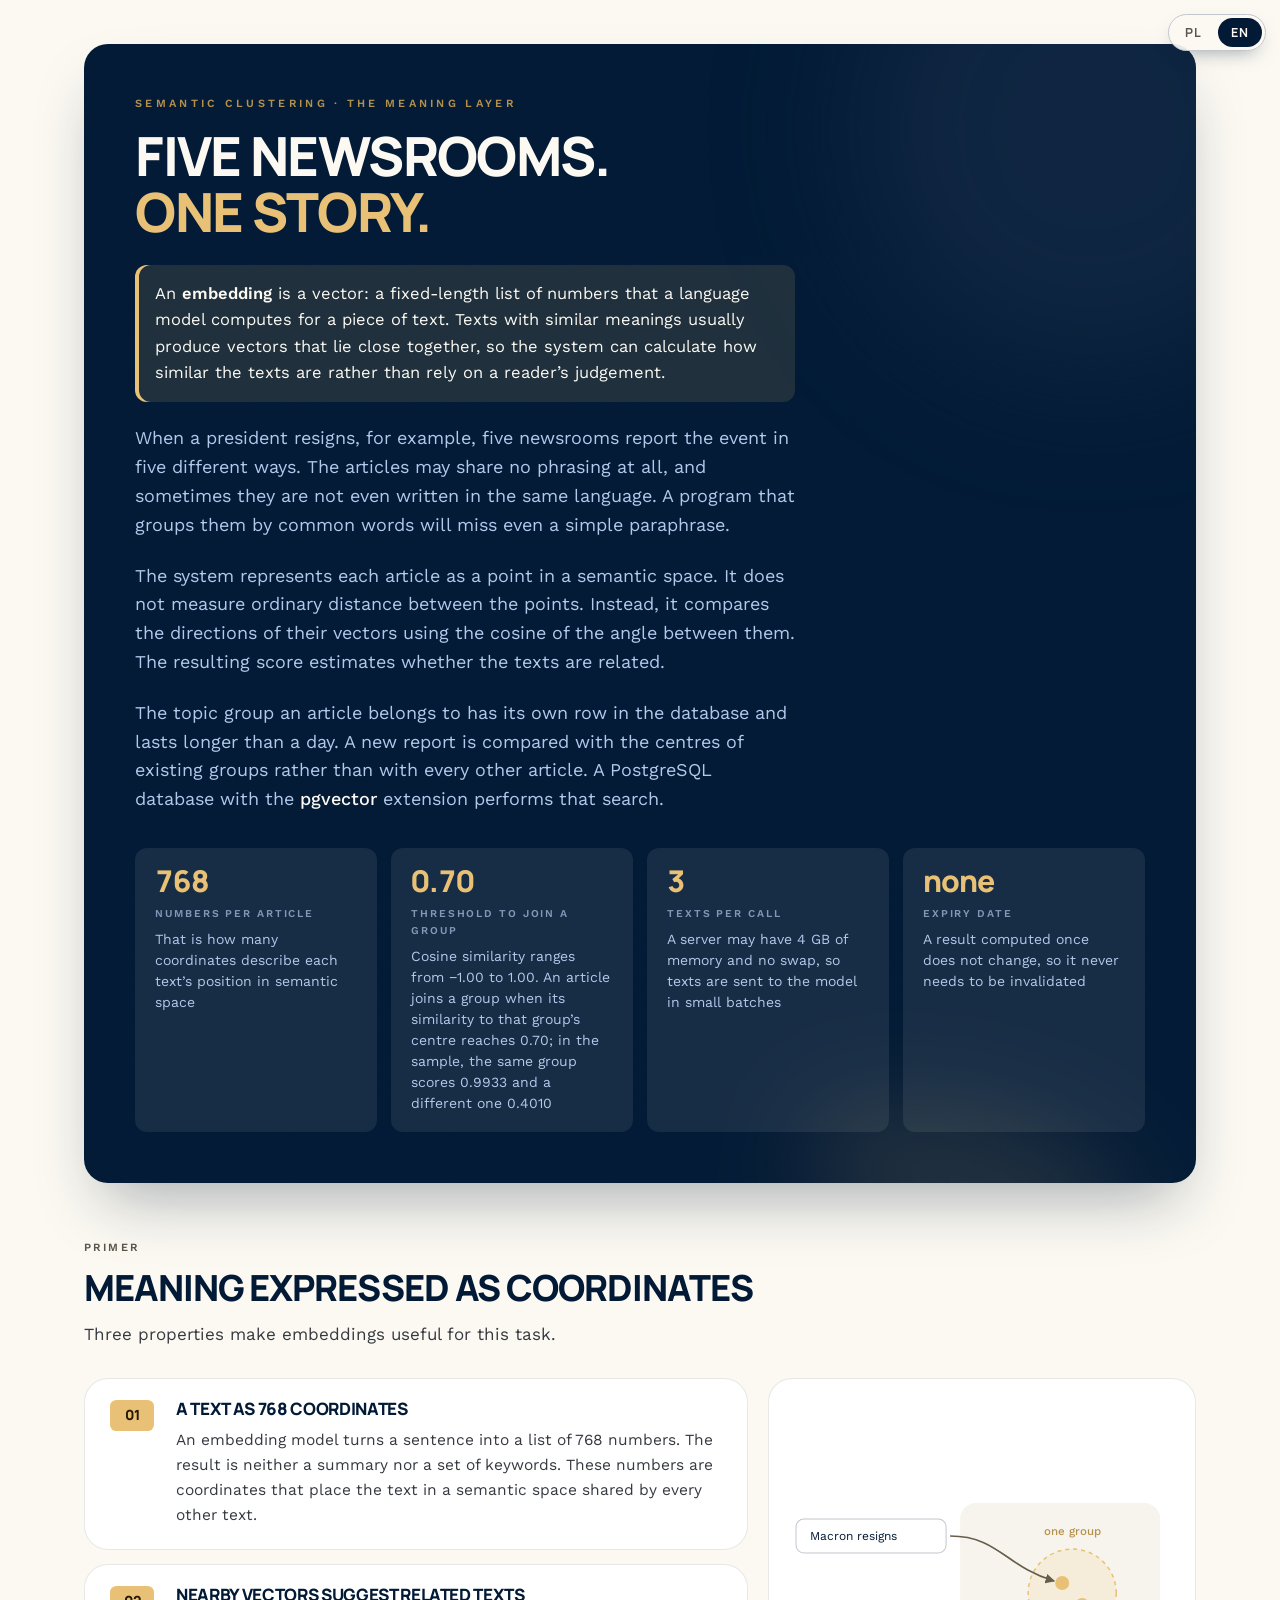
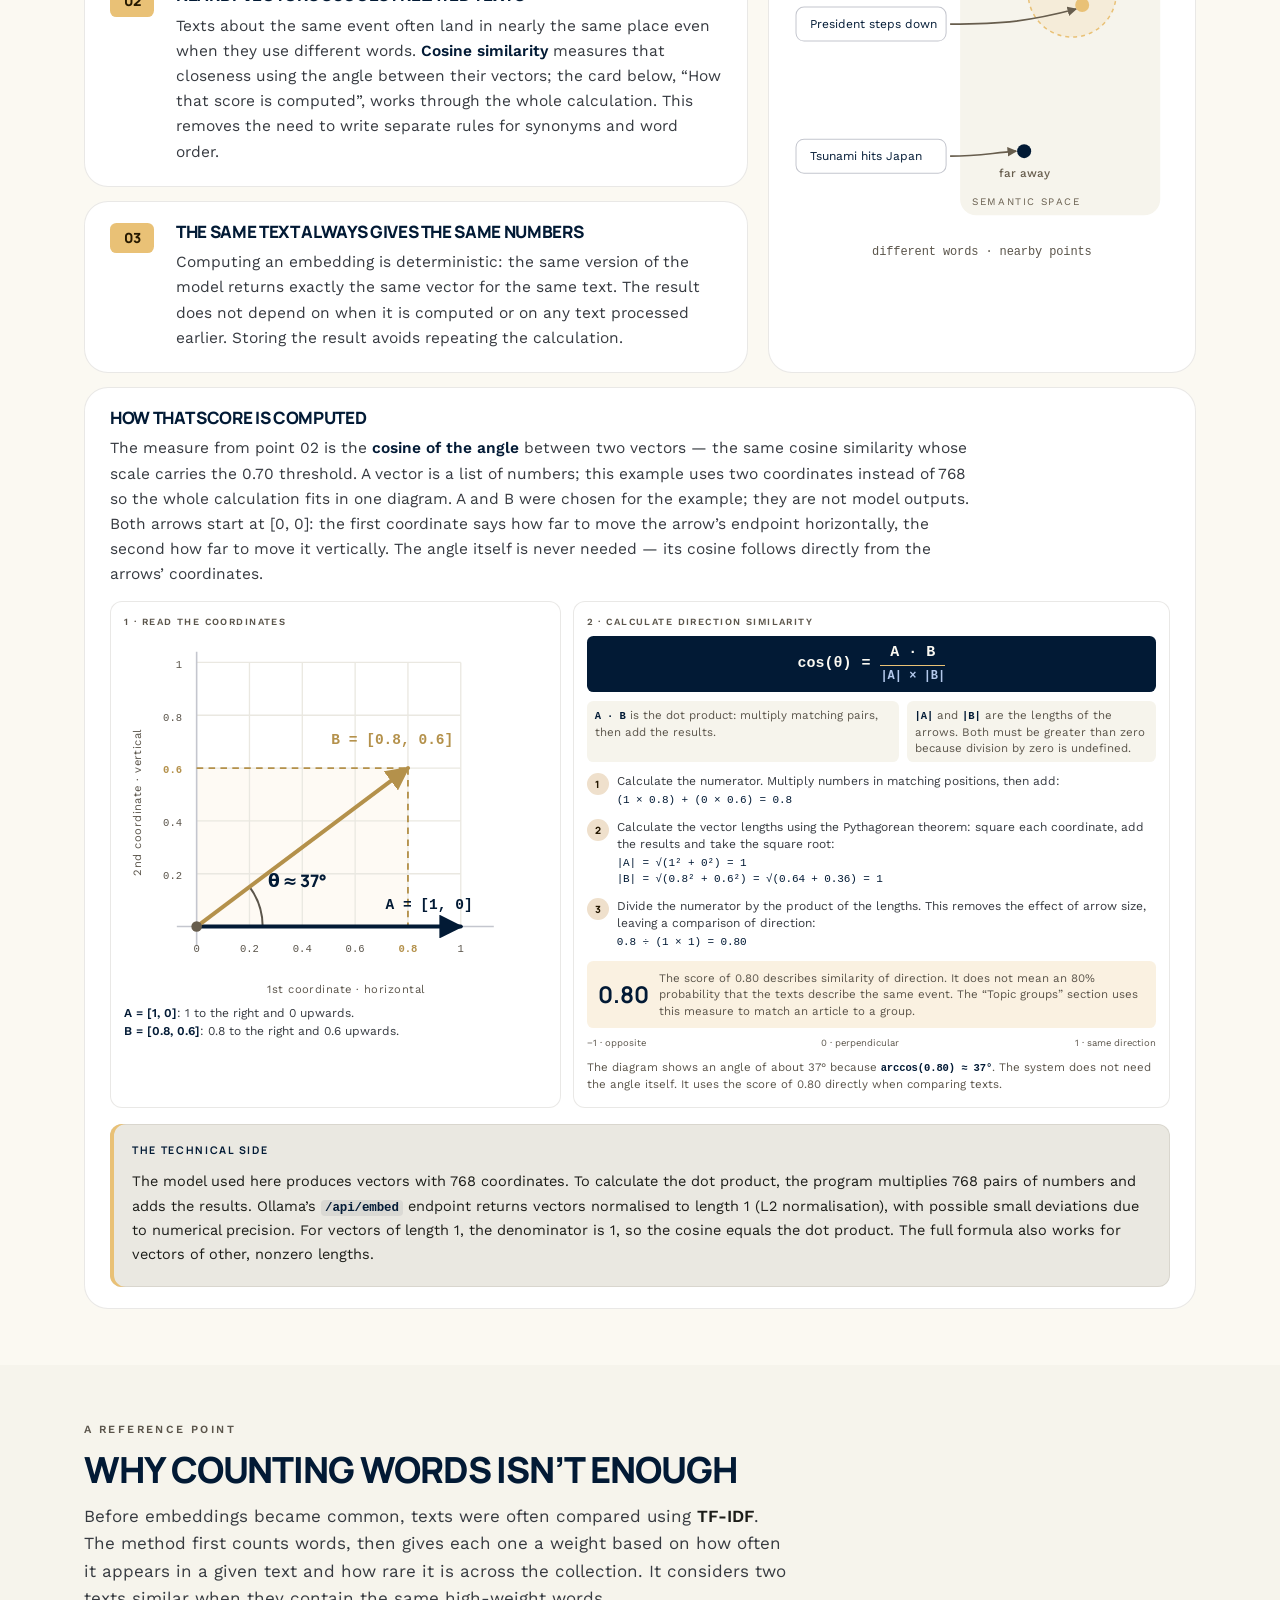
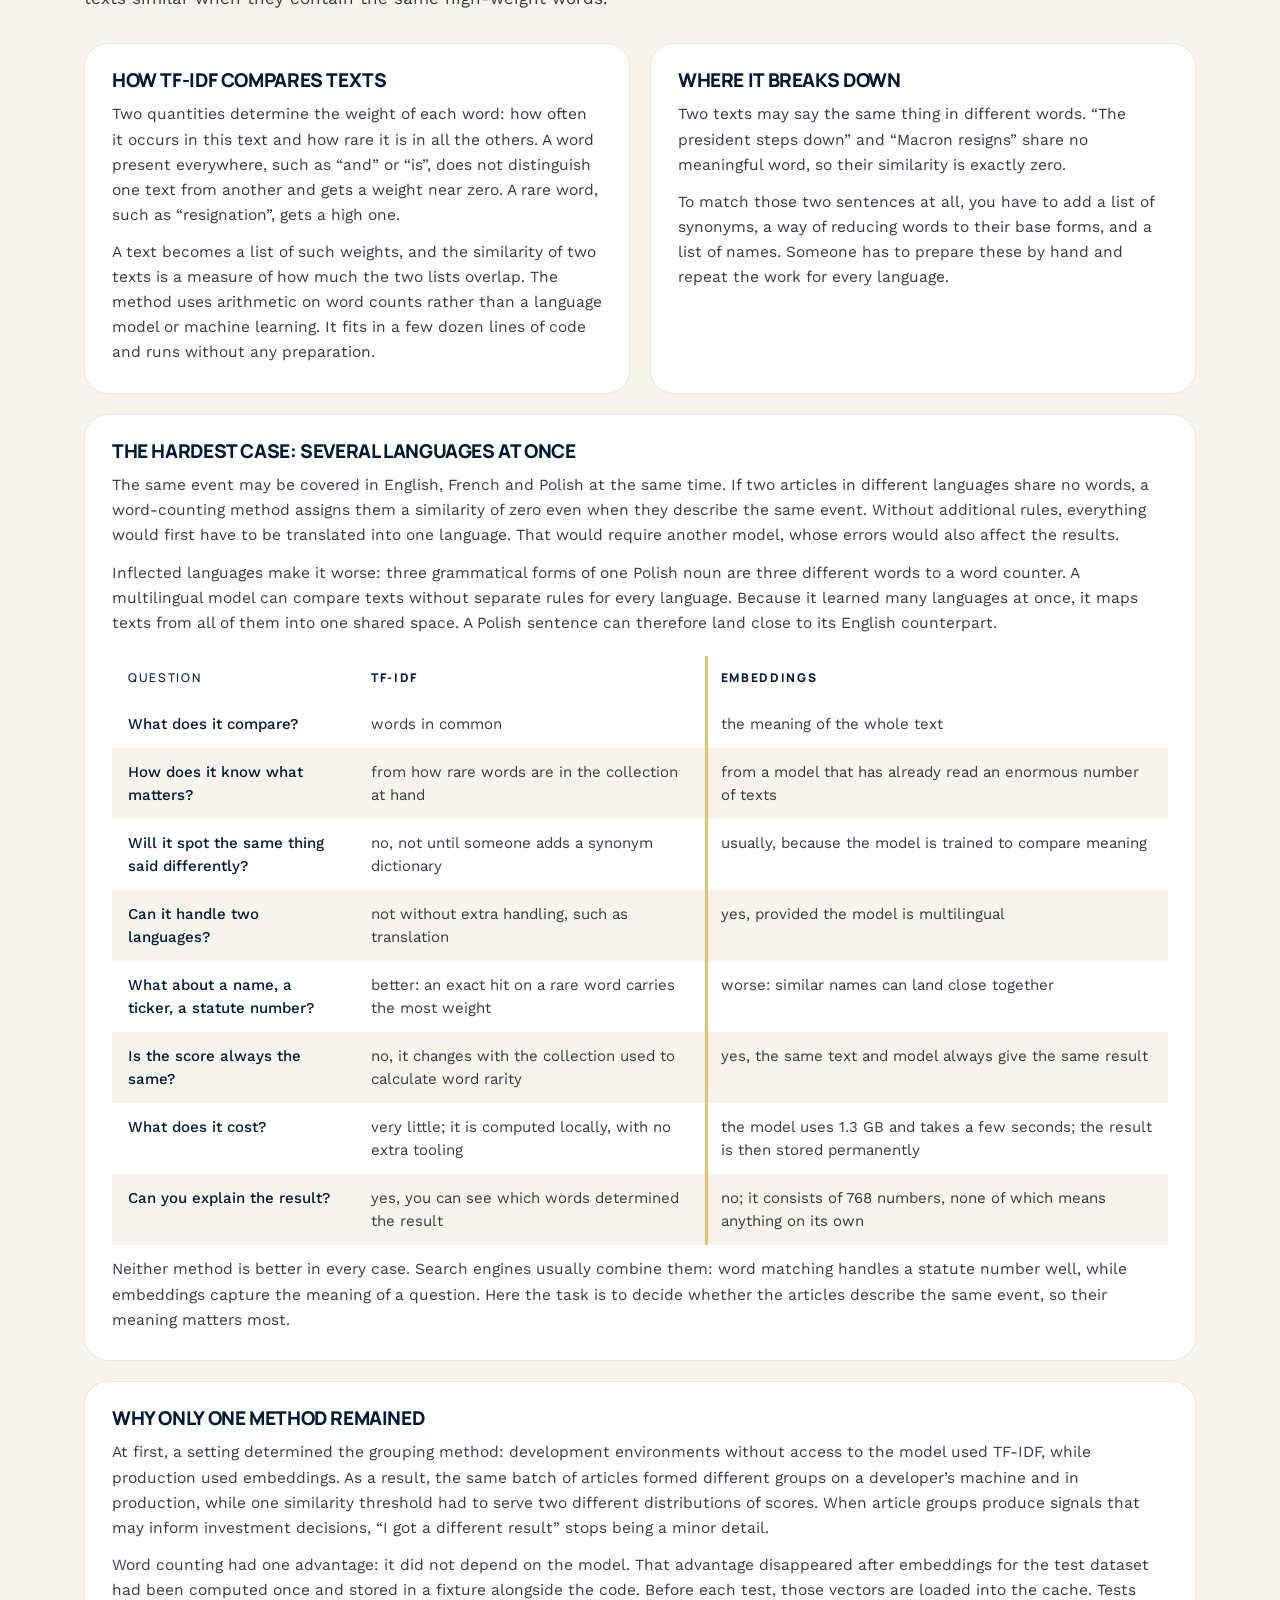
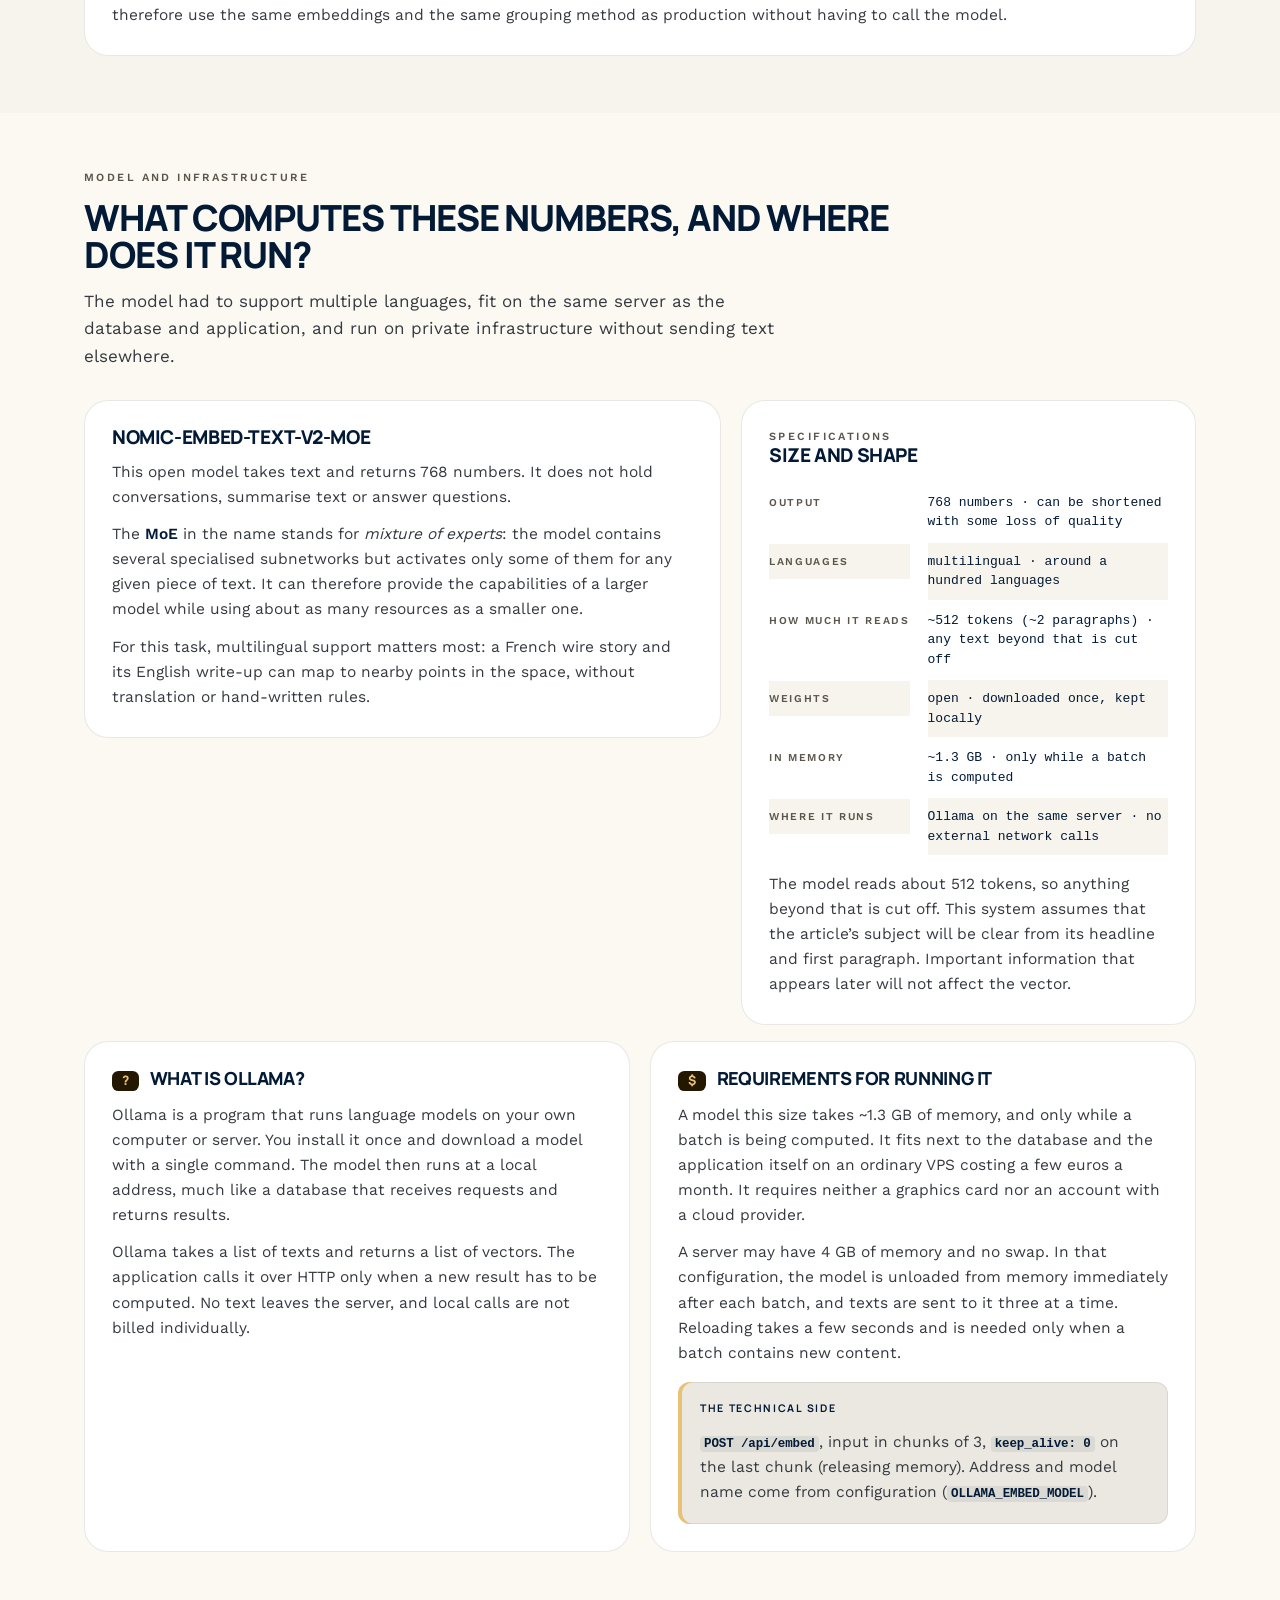
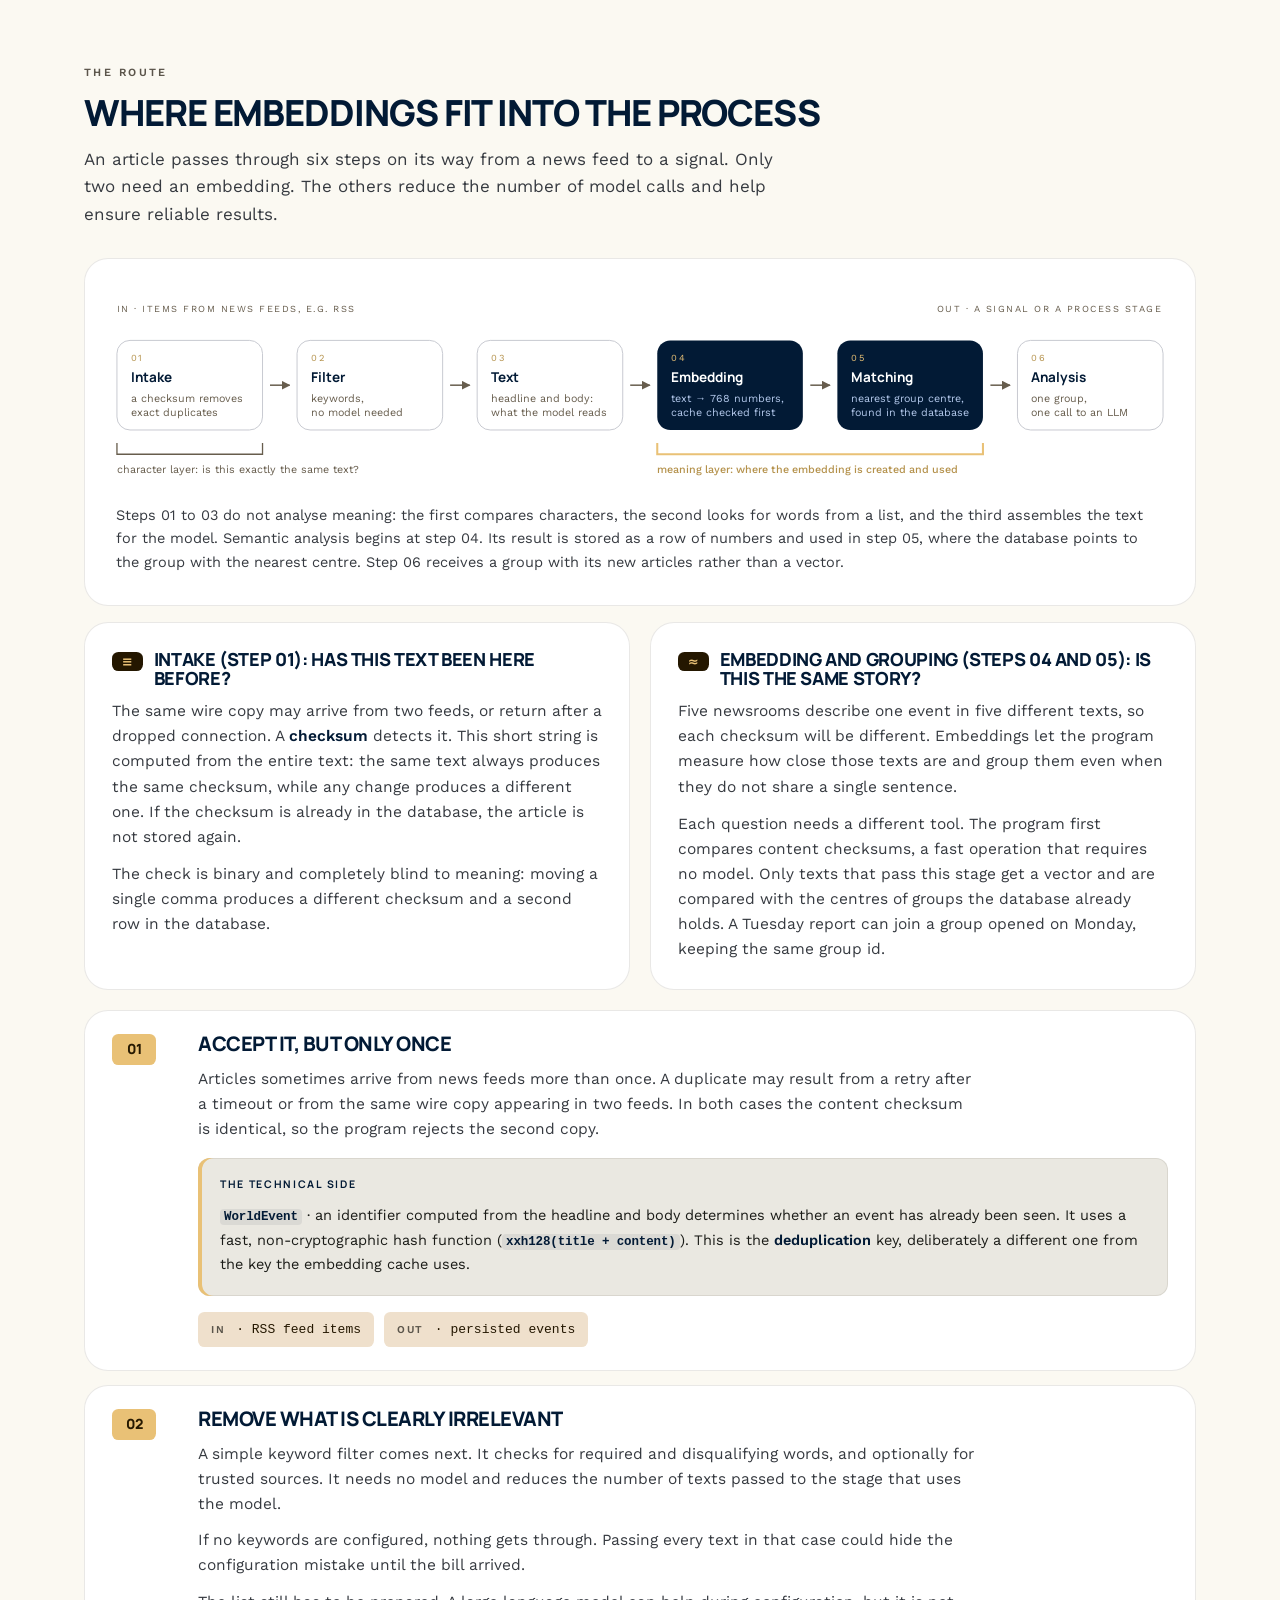
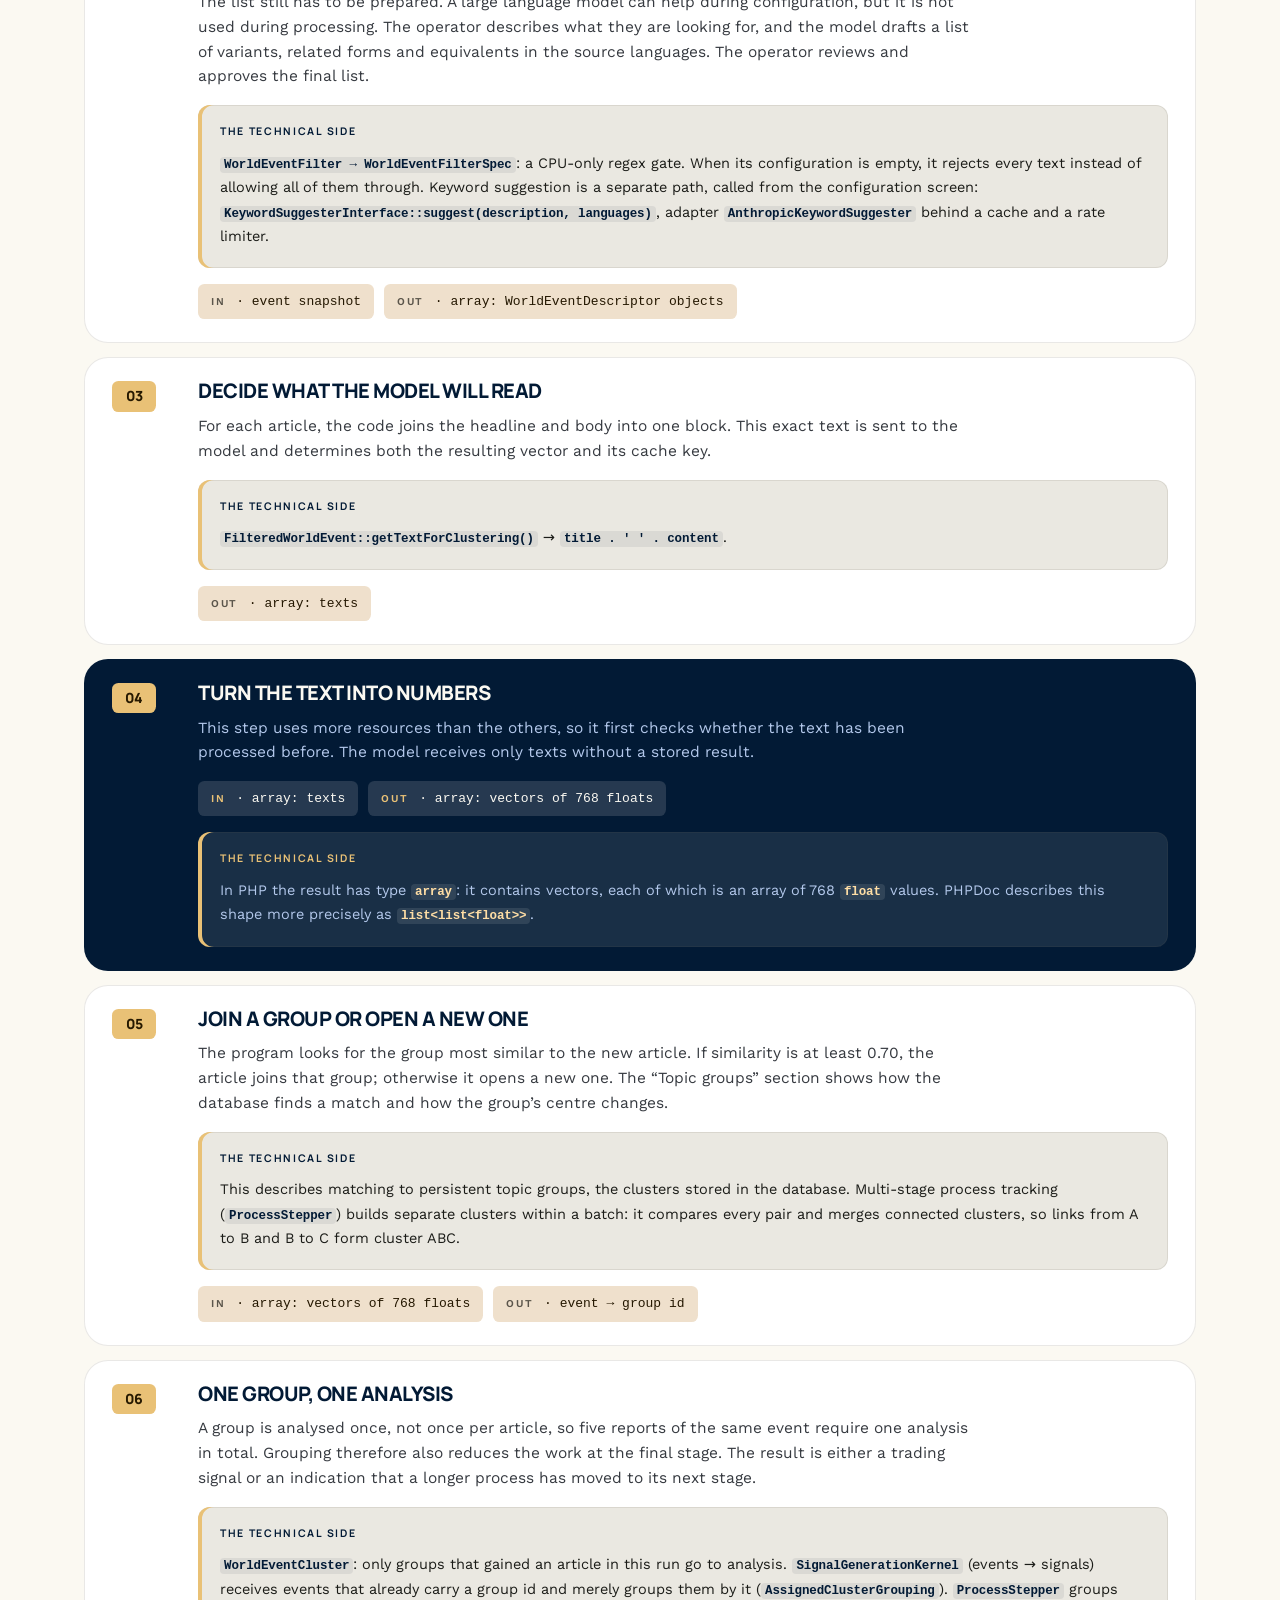
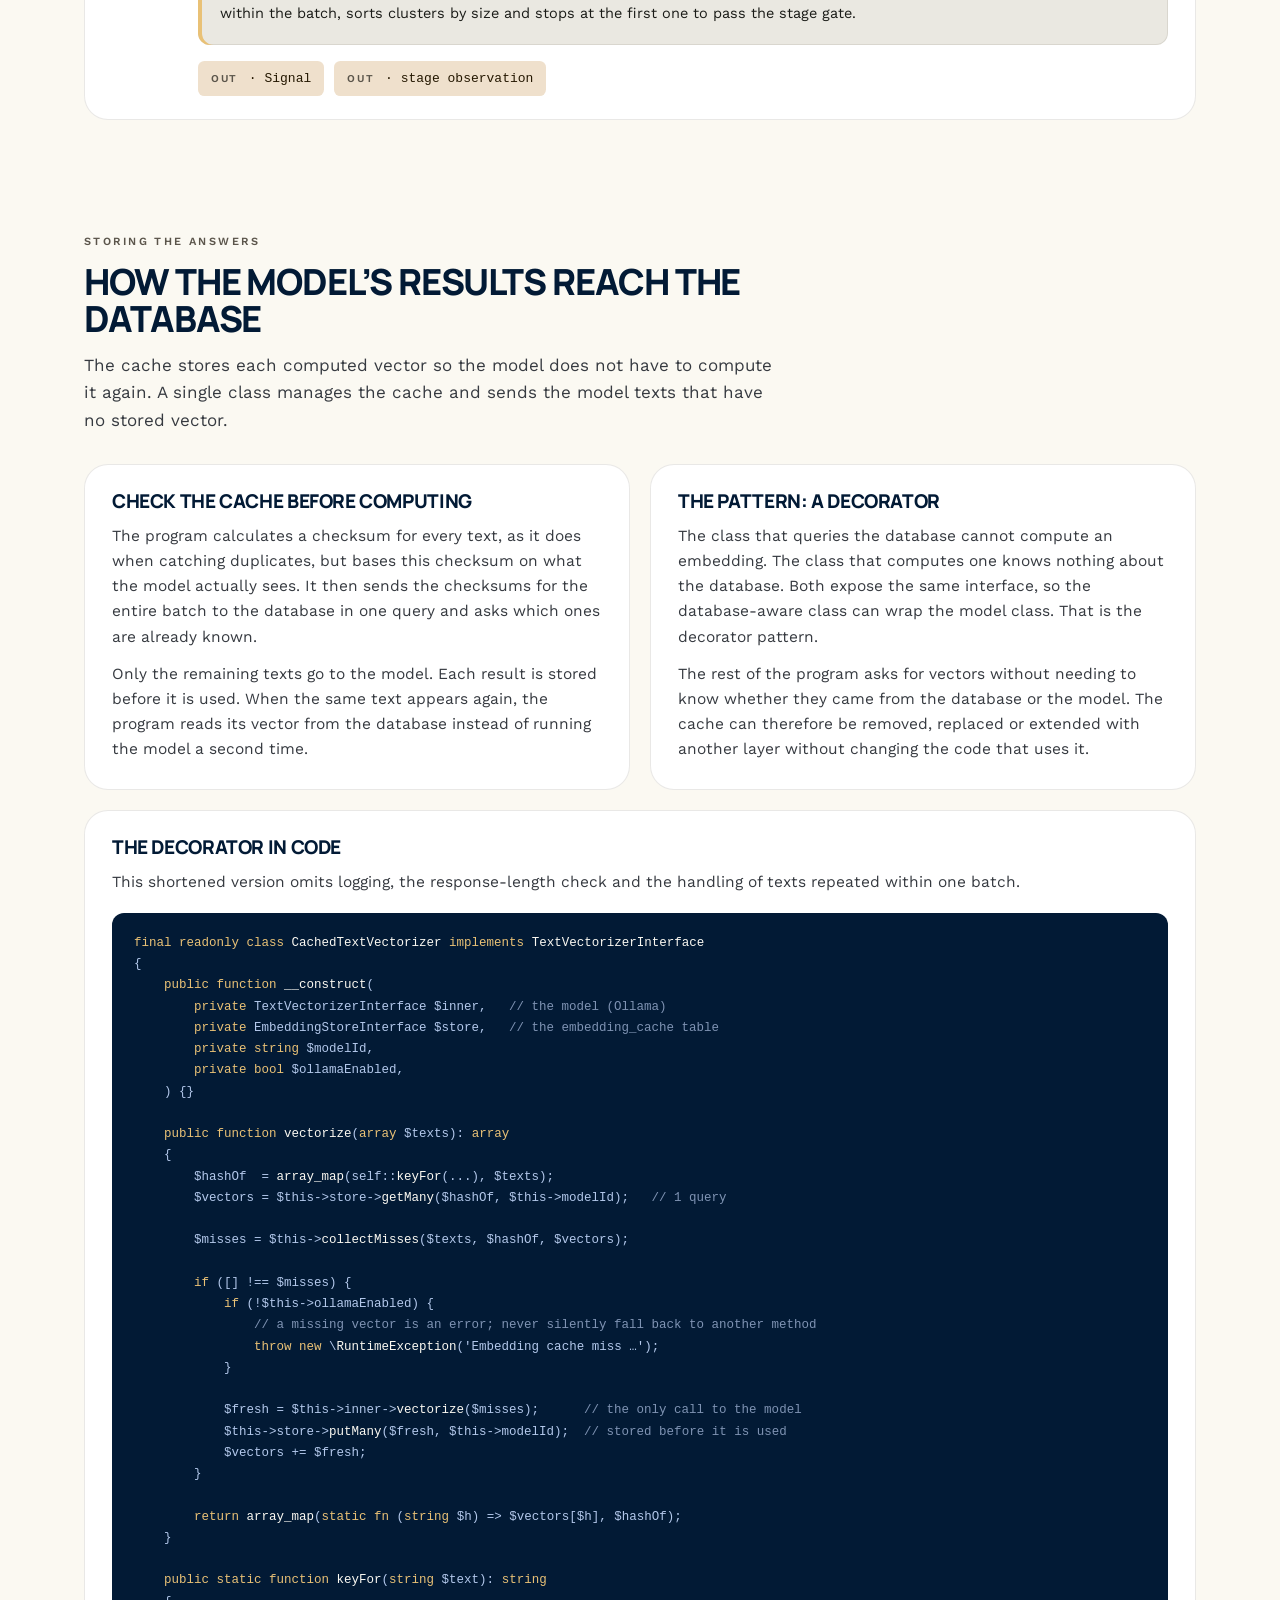
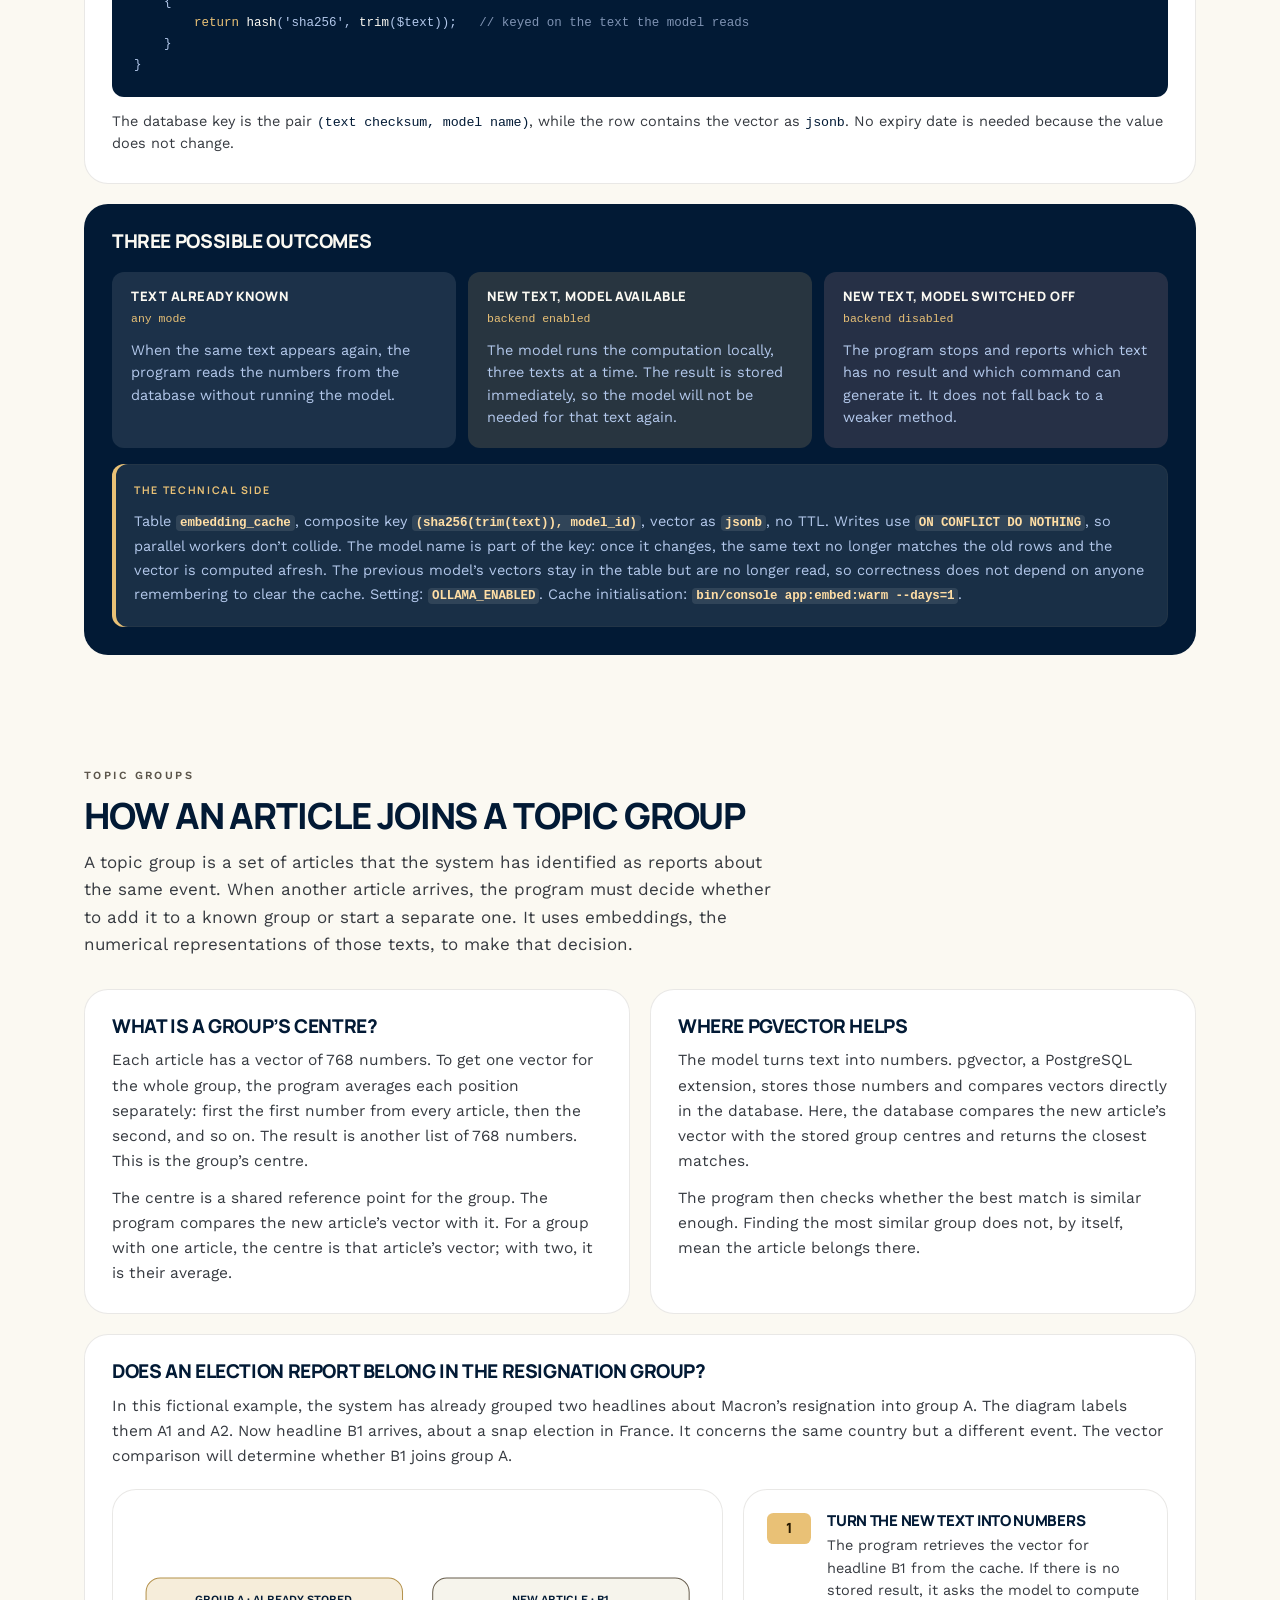
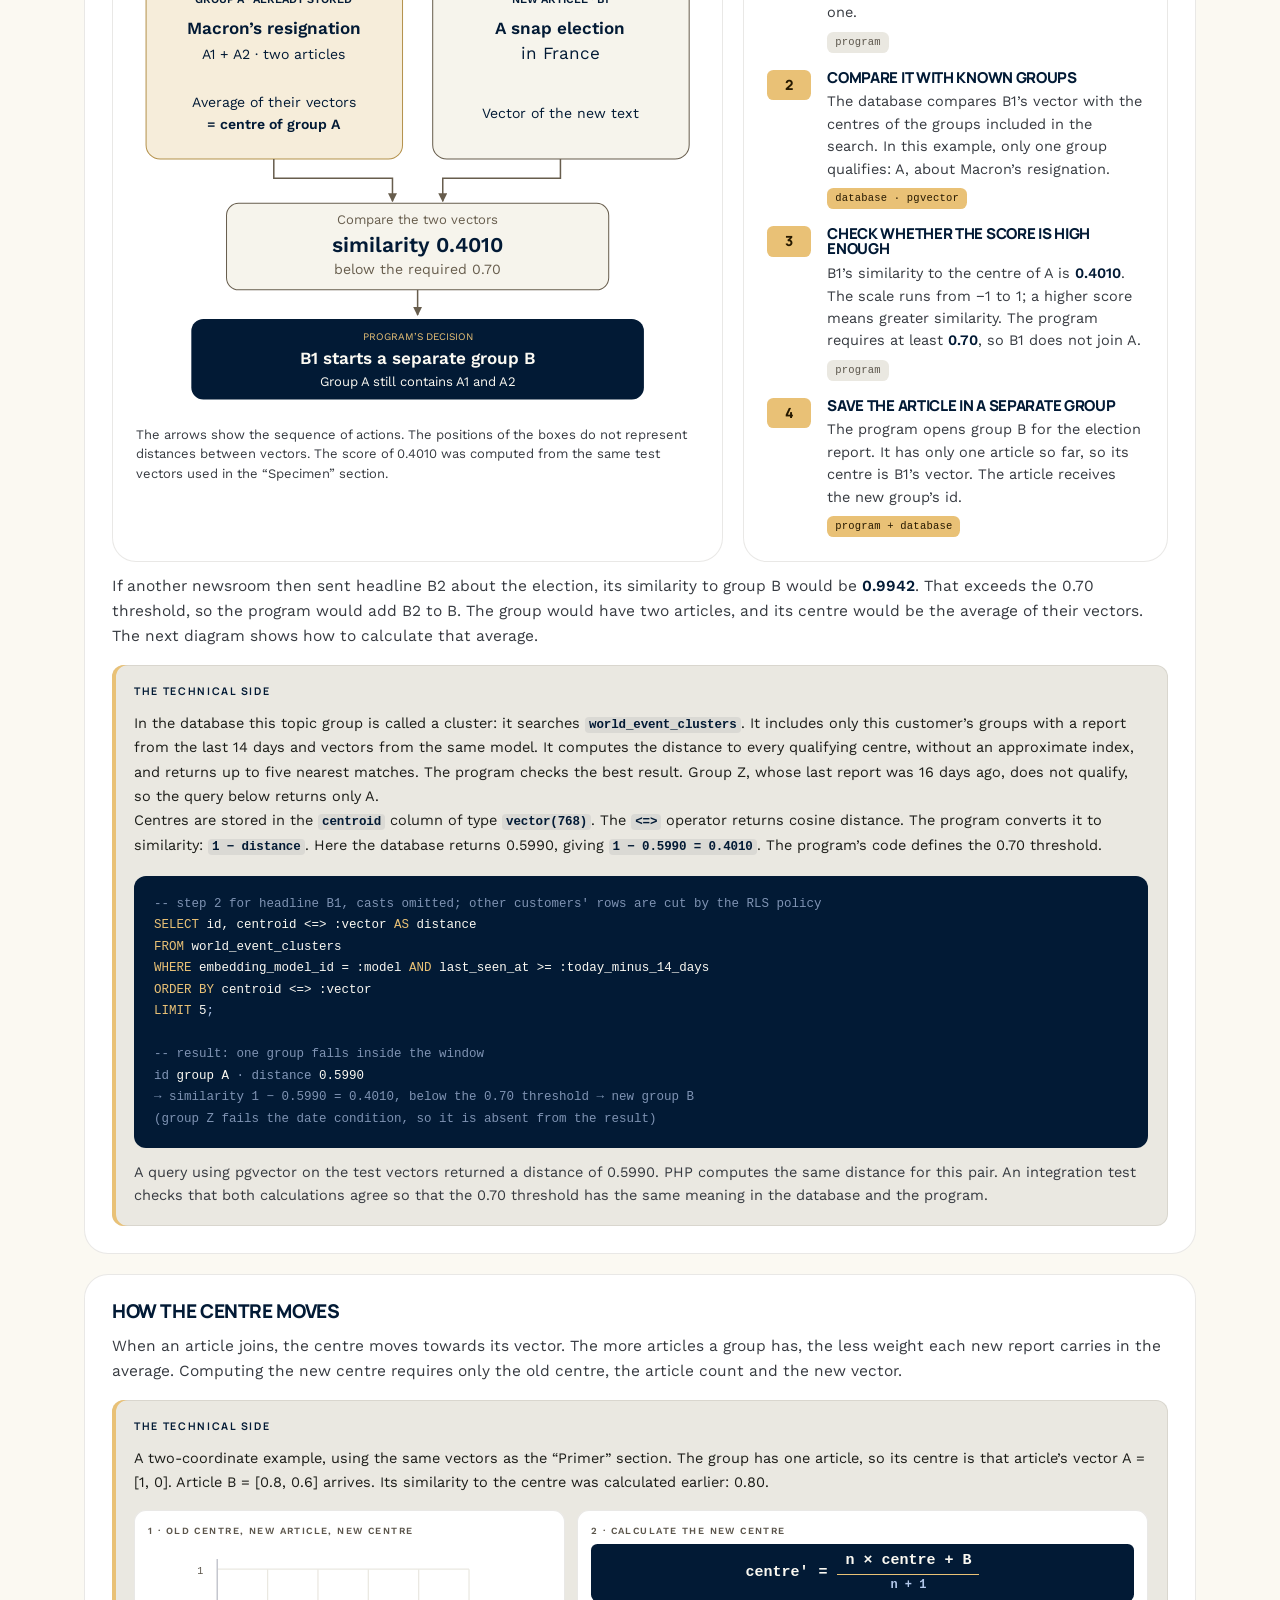
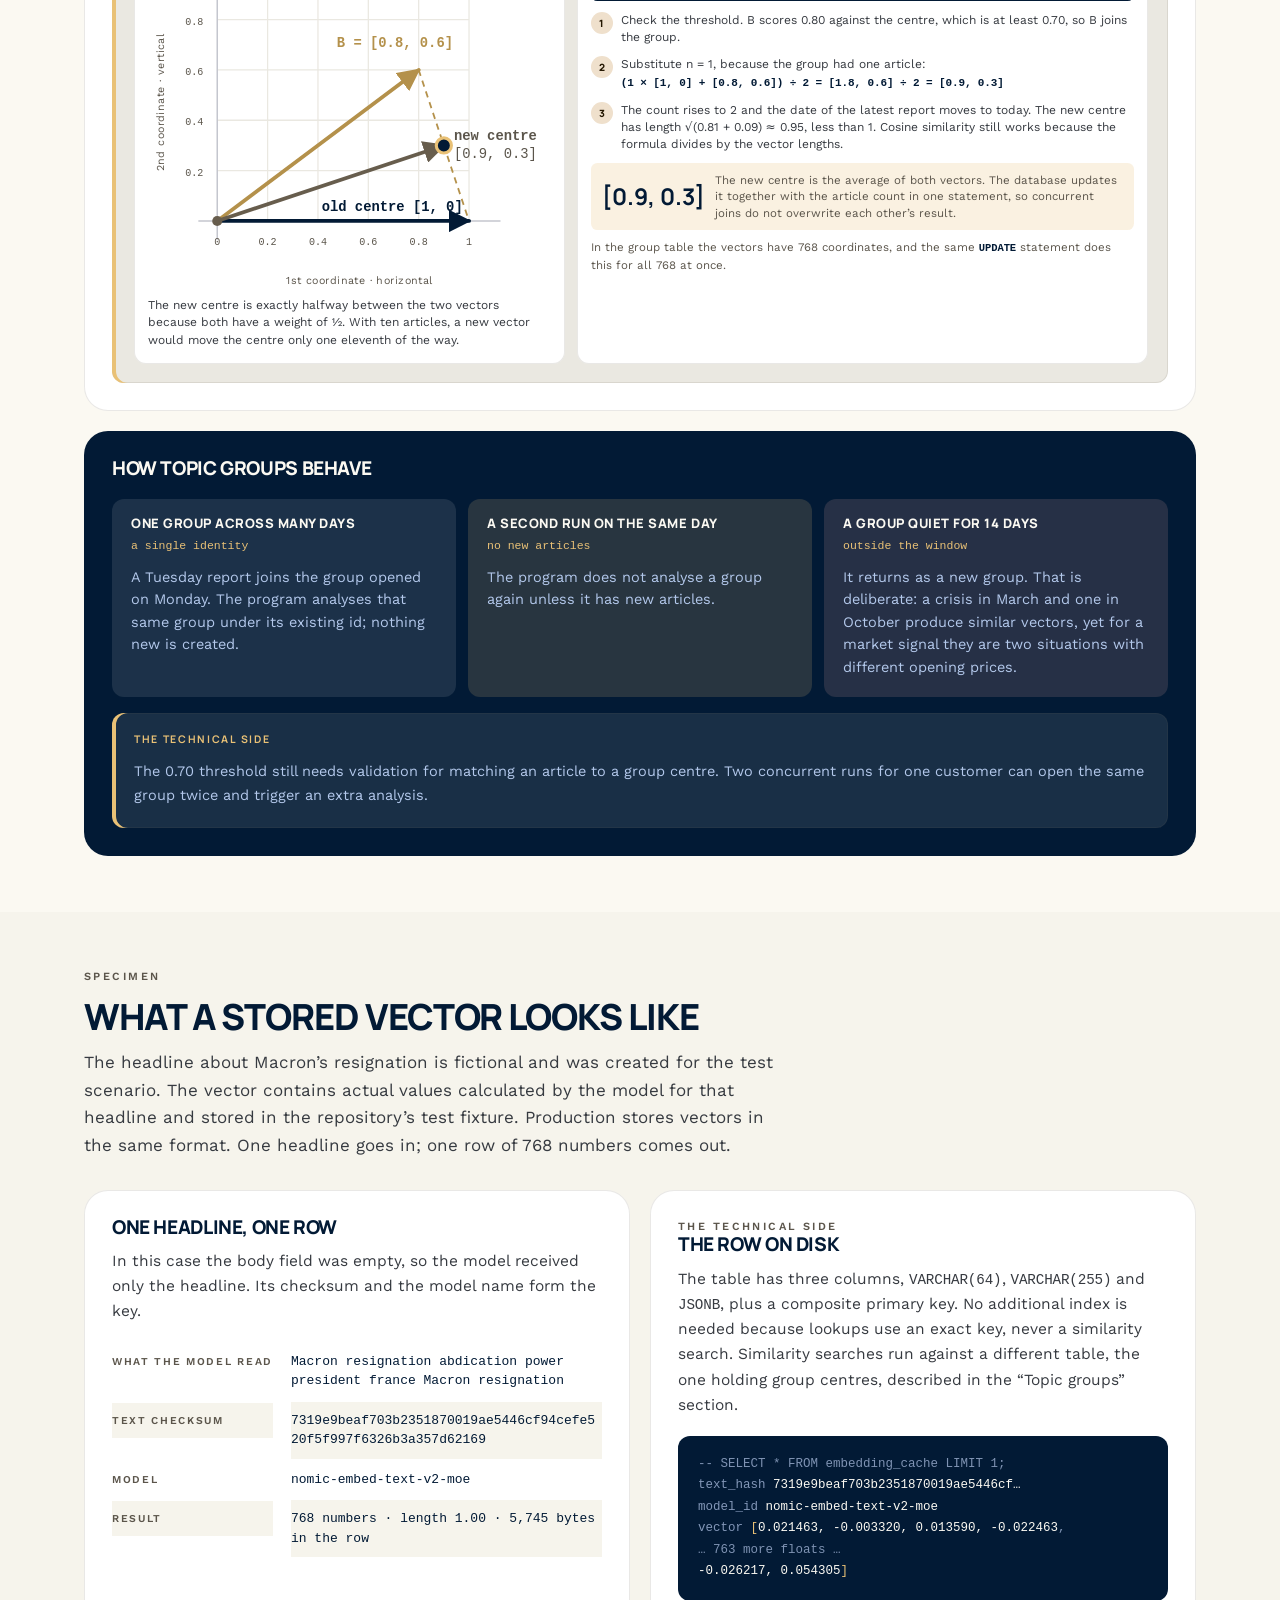
==== commit ceb2a07c: "Fixed absolute metadata URLs for GitHub Pages" ====
--- a/embeddings-explained-en.html
+++ b/embeddings-explained-en.html
@@ -10,18 +10,18 @@
      in for the domain; ./set-base-url.sh <address> fills it in.
      The publishing order is fixed: address → deploy → LinkedIn Post Inspector → post,
      because the preview card freezes the moment the post goes out. -->
-<link rel="canonical" href="__BASE_URL__/embeddings-explained-en.html">
-<link rel="alternate" hreflang="pl" href="__BASE_URL__/embeddings-explained-pl.html">
-<link rel="alternate" hreflang="en" href="__BASE_URL__/embeddings-explained-en.html">
-<link rel="alternate" hreflang="x-default" href="__BASE_URL__/embeddings-explained-en.html">
+<link rel="canonical" href="https://przemyslaw-naruszewicz.github.io/embeddings-explained/embeddings-explained-en.html">
+<link rel="alternate" hreflang="pl" href="https://przemyslaw-naruszewicz.github.io/embeddings-explained/embeddings-explained-pl.html">
+<link rel="alternate" hreflang="en" href="https://przemyslaw-naruszewicz.github.io/embeddings-explained/embeddings-explained-en.html">
+<link rel="alternate" hreflang="x-default" href="https://przemyslaw-naruszewicz.github.io/embeddings-explained/embeddings-explained-en.html">
 <meta property="og:type" content="article">
 <meta property="og:site_name" content="Proximtype">
 <meta property="og:locale" content="en_US">
 <meta property="og:locale:alternate" content="pl_PL">
 <meta property="og:title" content="Five newsrooms, one story">
 <meta property="og:description" content="What an embedding is, and how a system merges five different news reports into one story. Real numbers from a running model, stated limits, no hype.">
-<meta property="og:url" content="__BASE_URL__/embeddings-explained-en.html">
-<meta property="og:image" content="__BASE_URL__/og/og-en-v1.png">
+<meta property="og:url" content="https://przemyslaw-naruszewicz.github.io/embeddings-explained/embeddings-explained-en.html">
+<meta property="og:image" content="https://przemyslaw-naruszewicz.github.io/embeddings-explained/og/og-en-v1.png">
 <meta property="og:image:type" content="image/png">
 <meta property="og:image:width" content="1200">
 <meta property="og:image:height" content="630">
--- a/assets/board-gdynia.css
+++ b/assets/board-gdynia.css
@@ -212,10 +212,10 @@
     background:rgba(2,26,53,.07);border-radius:.25rem;padding:.08em .32em;overflow-wrap:anywhere;
     box-decoration-break:clone;-webkit-box-decoration-break:clone}
   /* The box spans the full width of its card, like the heading and the input/output
-     band around it; the reading measure is capped on the text inside instead, so the
-     shaded band never stops short of the card edge. */
+     band around it, and so does the text inside it: a reading measure capped on the
+     paragraphs left a dead strip of shading along the right edge of every wide box. */
   .hood{max-width:none}
-  .hood>p{max-width:86ch}
+  .hood>p{max-width:none}
   /* the same box on a navy surface (hero, highlighted strip, navy card) inverts */
   .heroCard .hood,.strip.hot .hood,.card.dark .hood{background:rgba(251,249,242,.09);color:var(--primary-fixed-dim)}
   .heroCard .hood .ht,.strip.hot .hood .ht,.card.dark .hood .ht{color:var(--brass)}
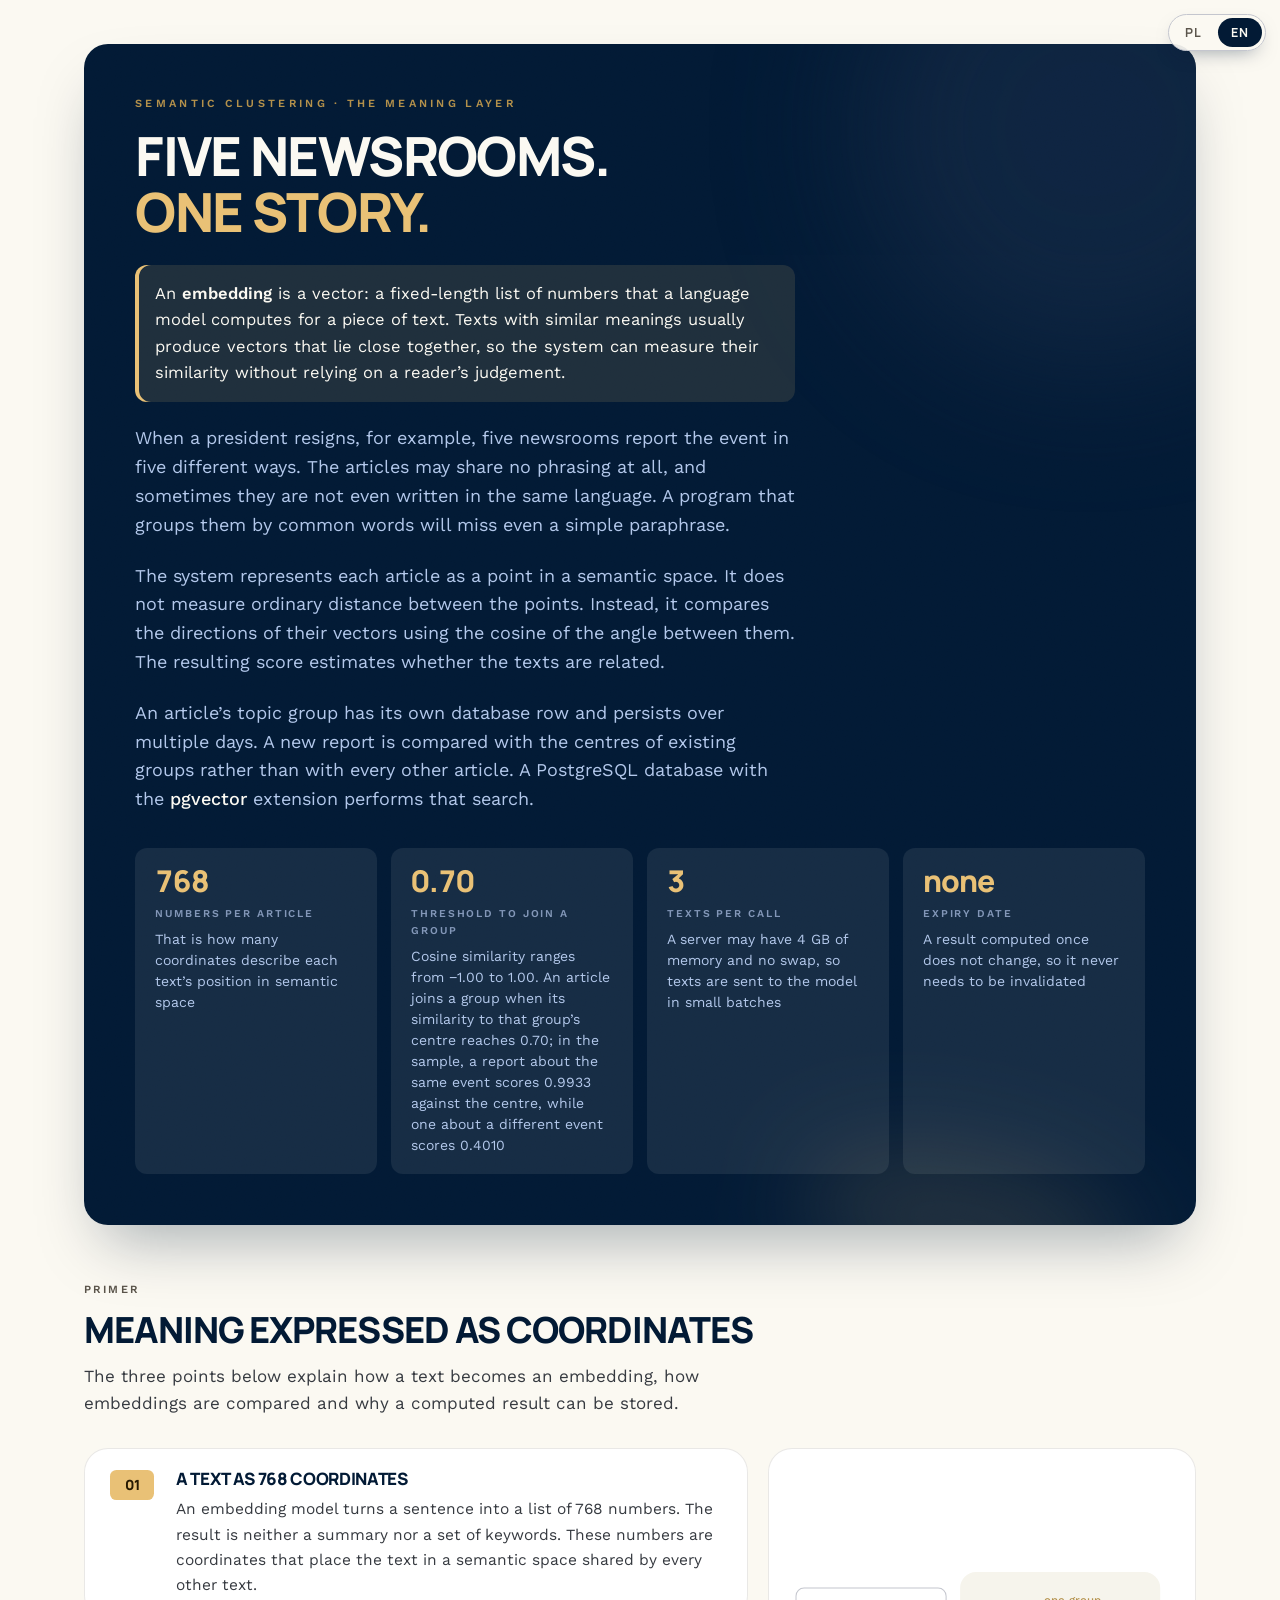
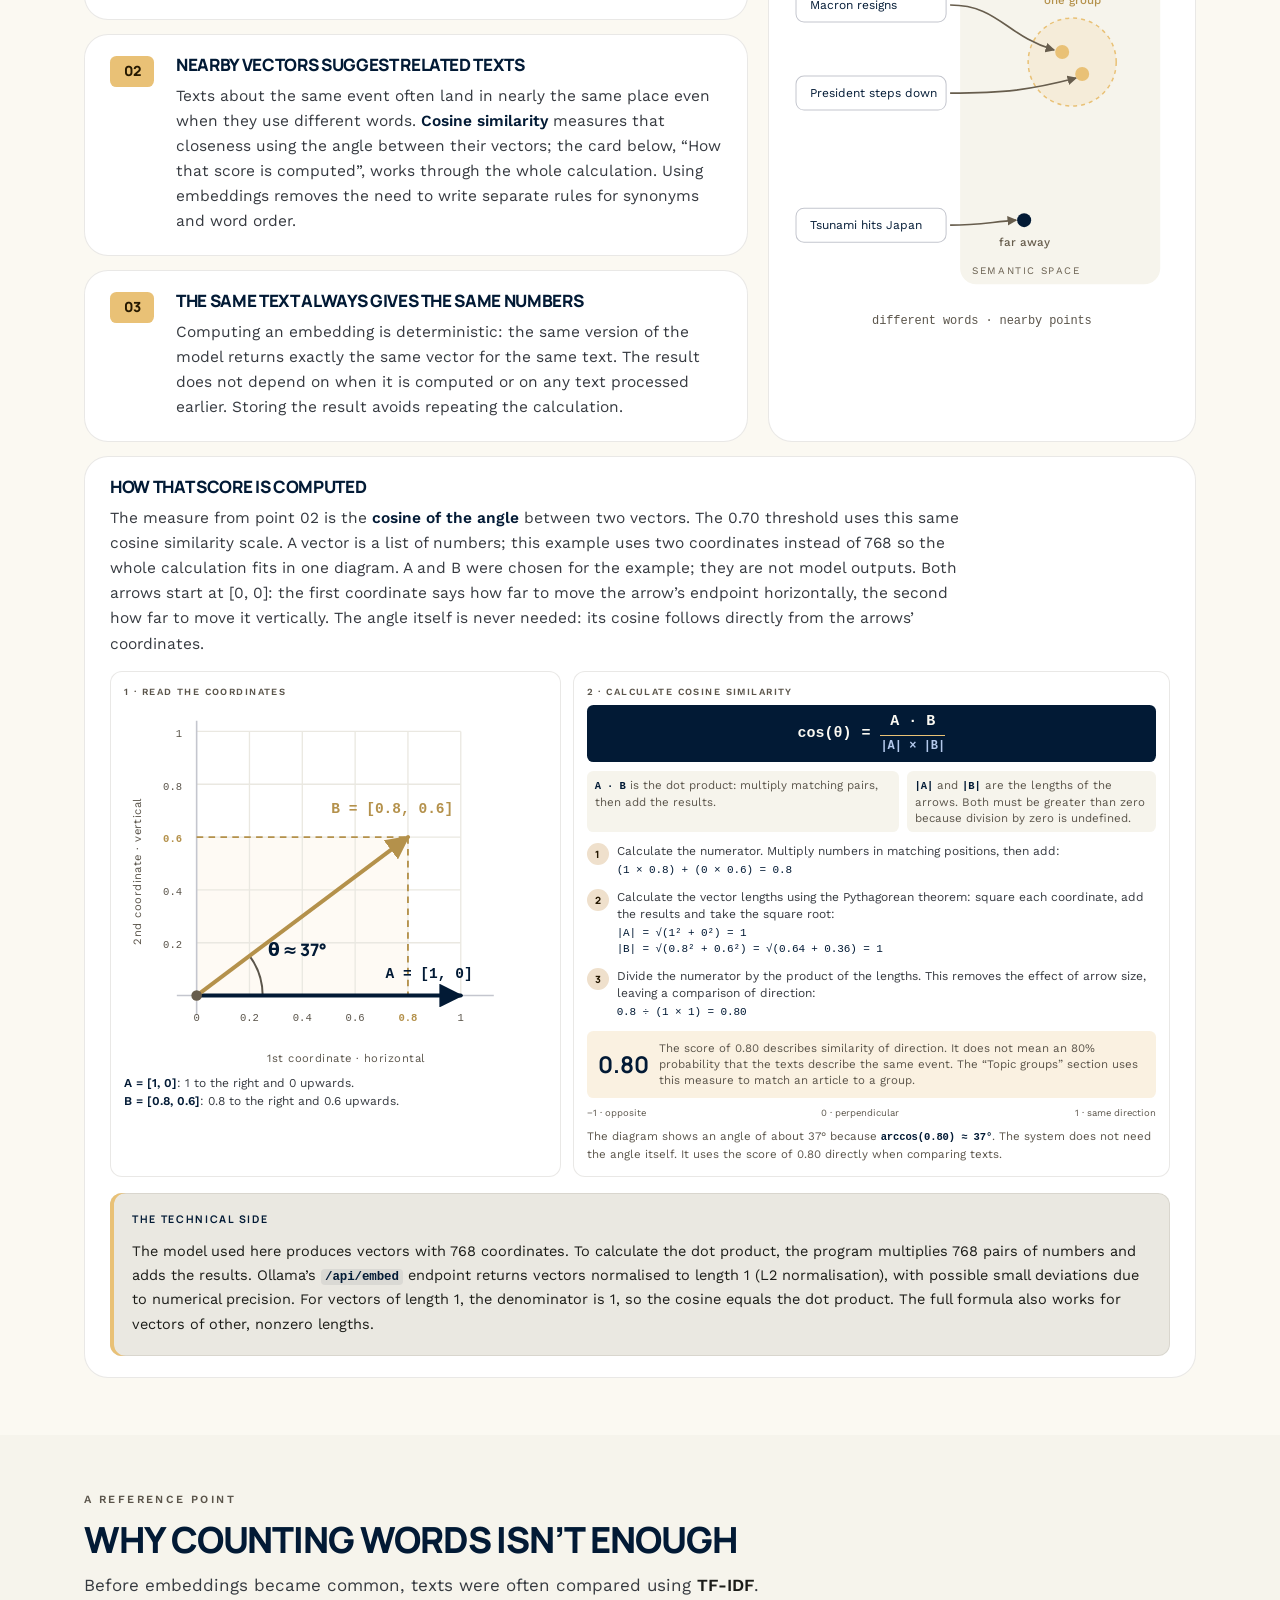
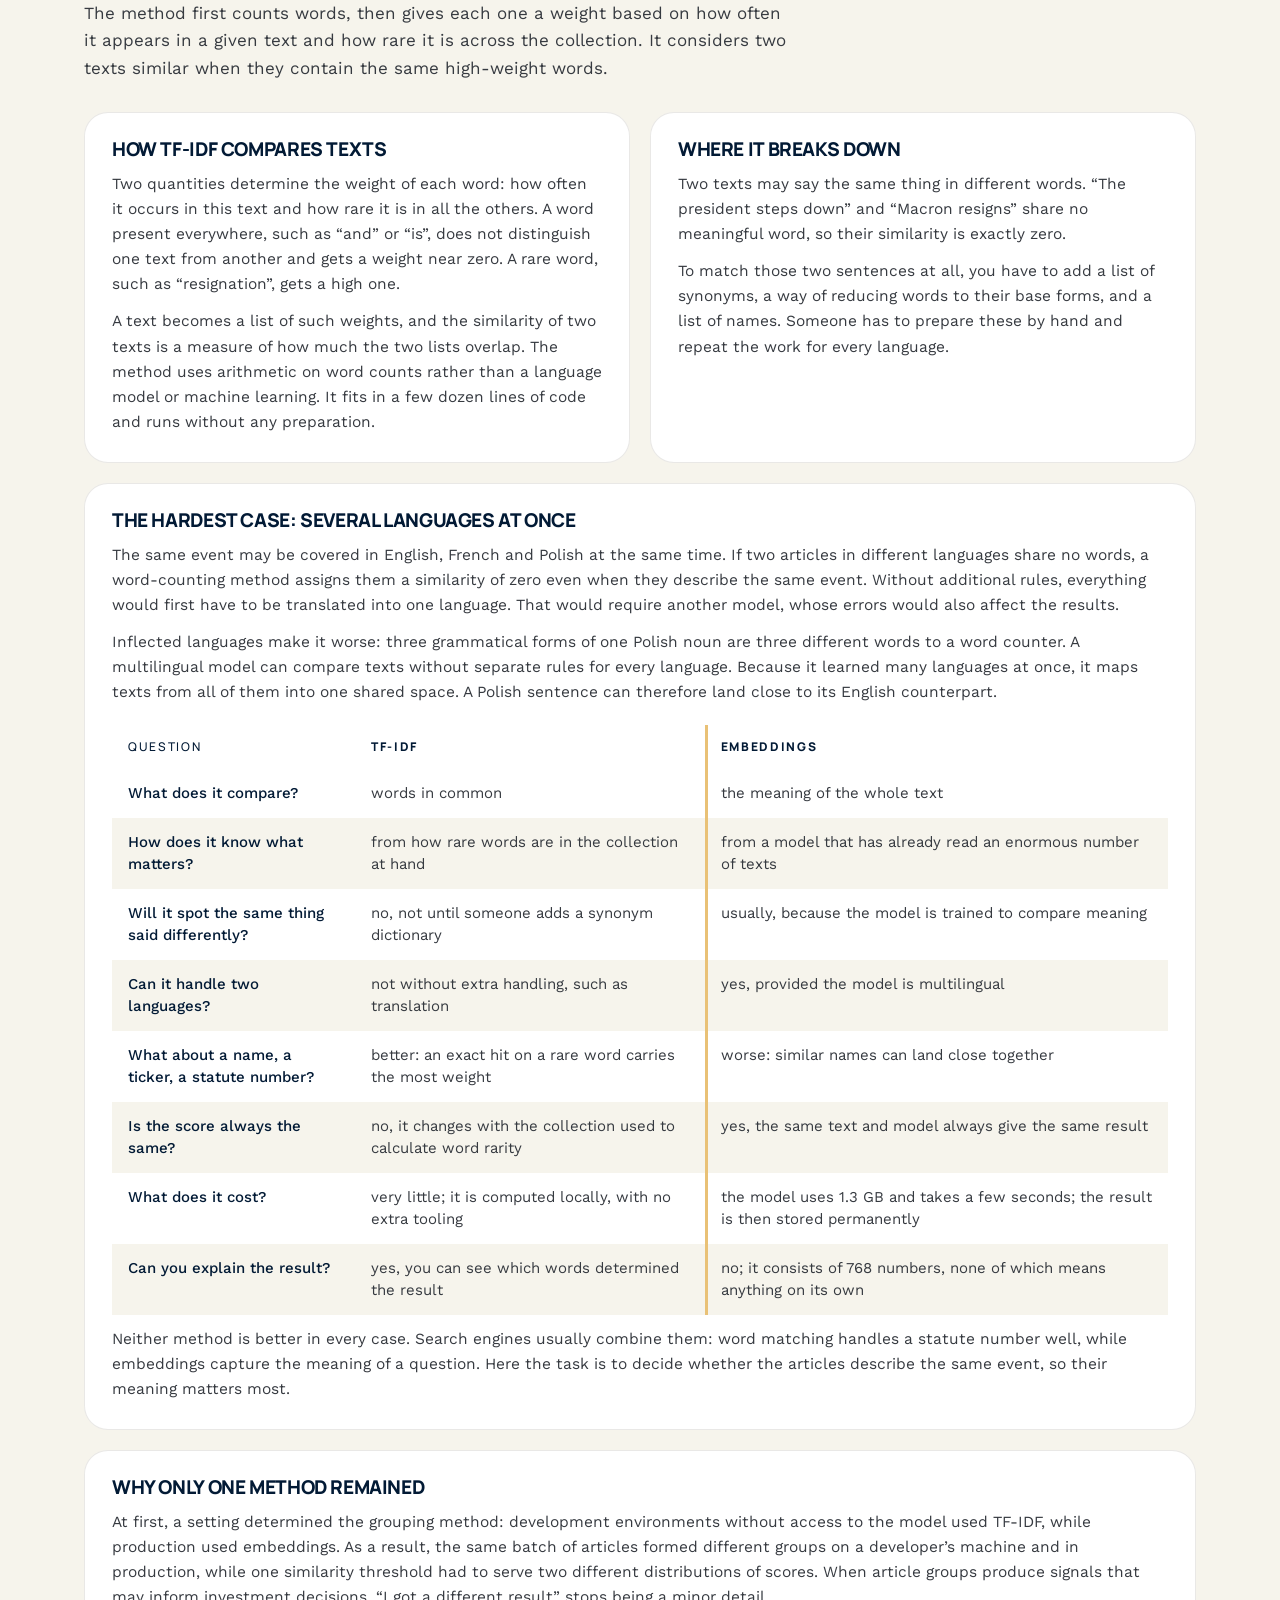
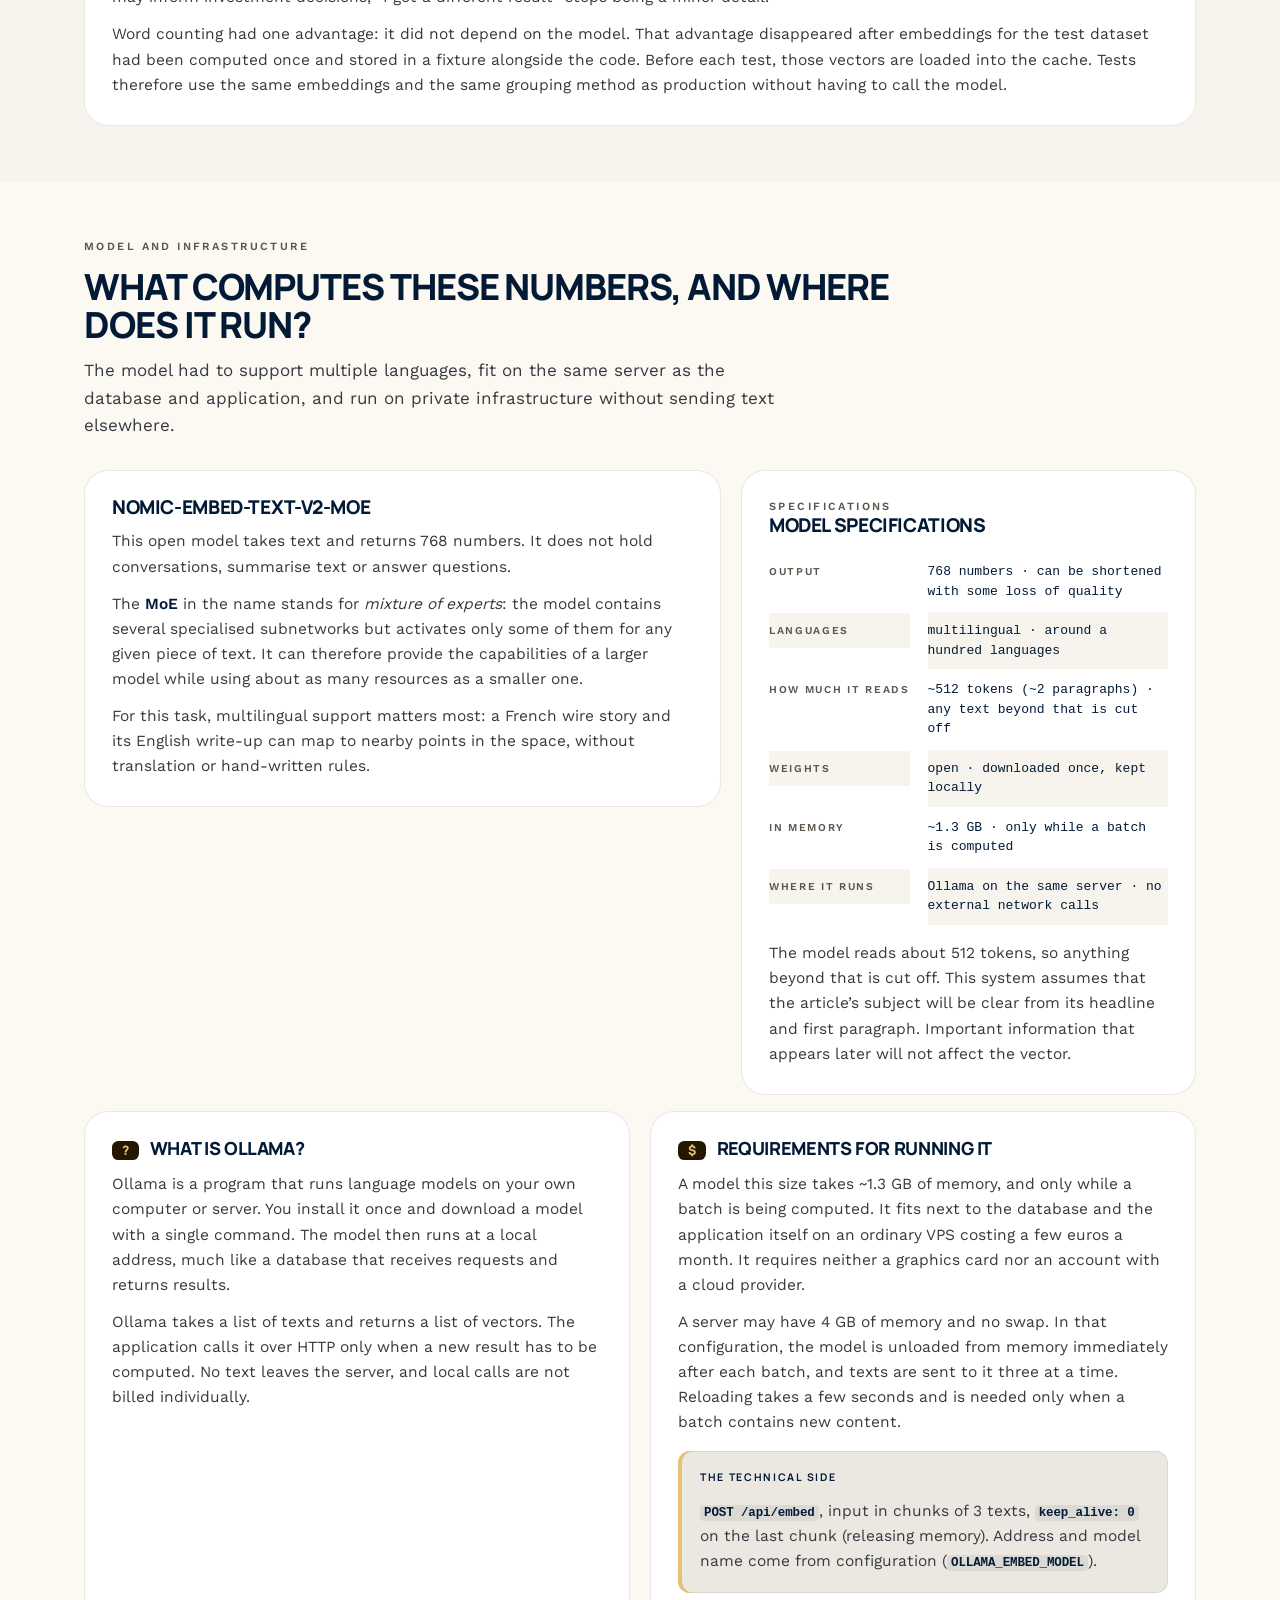
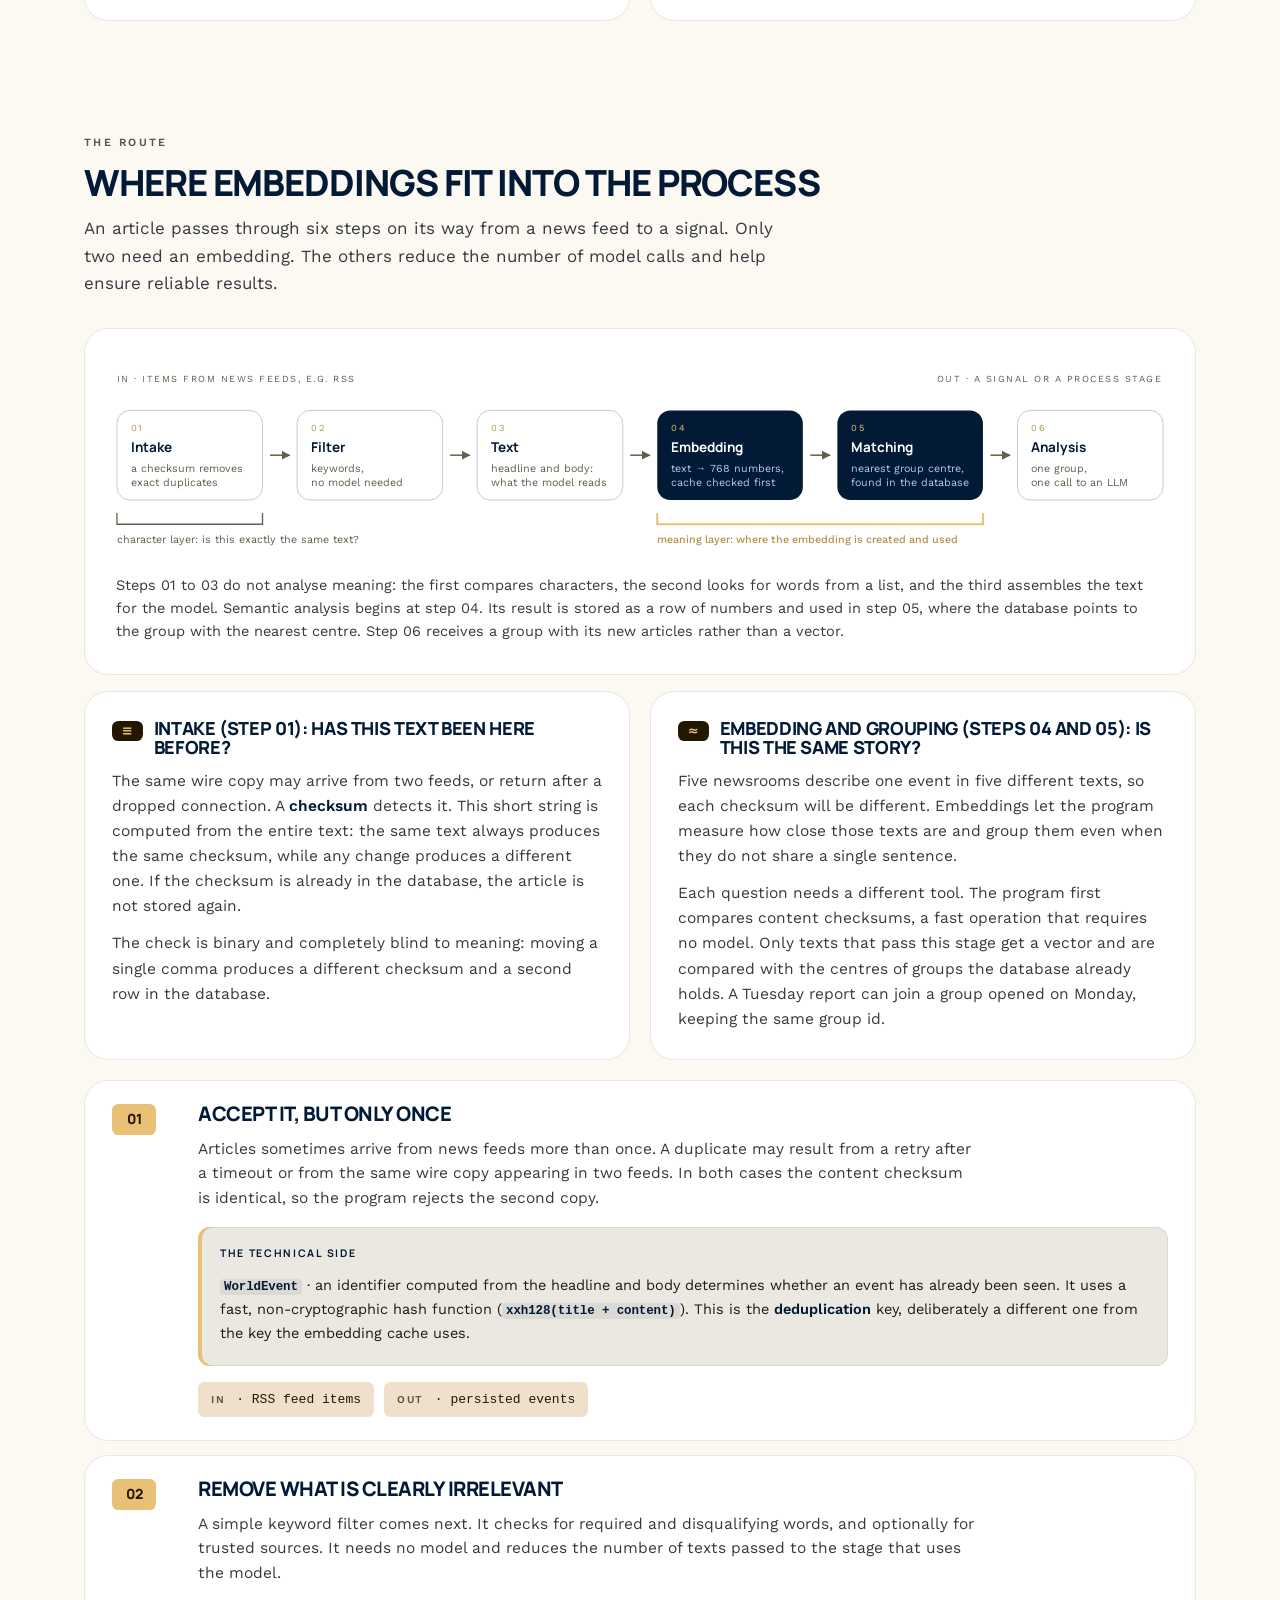
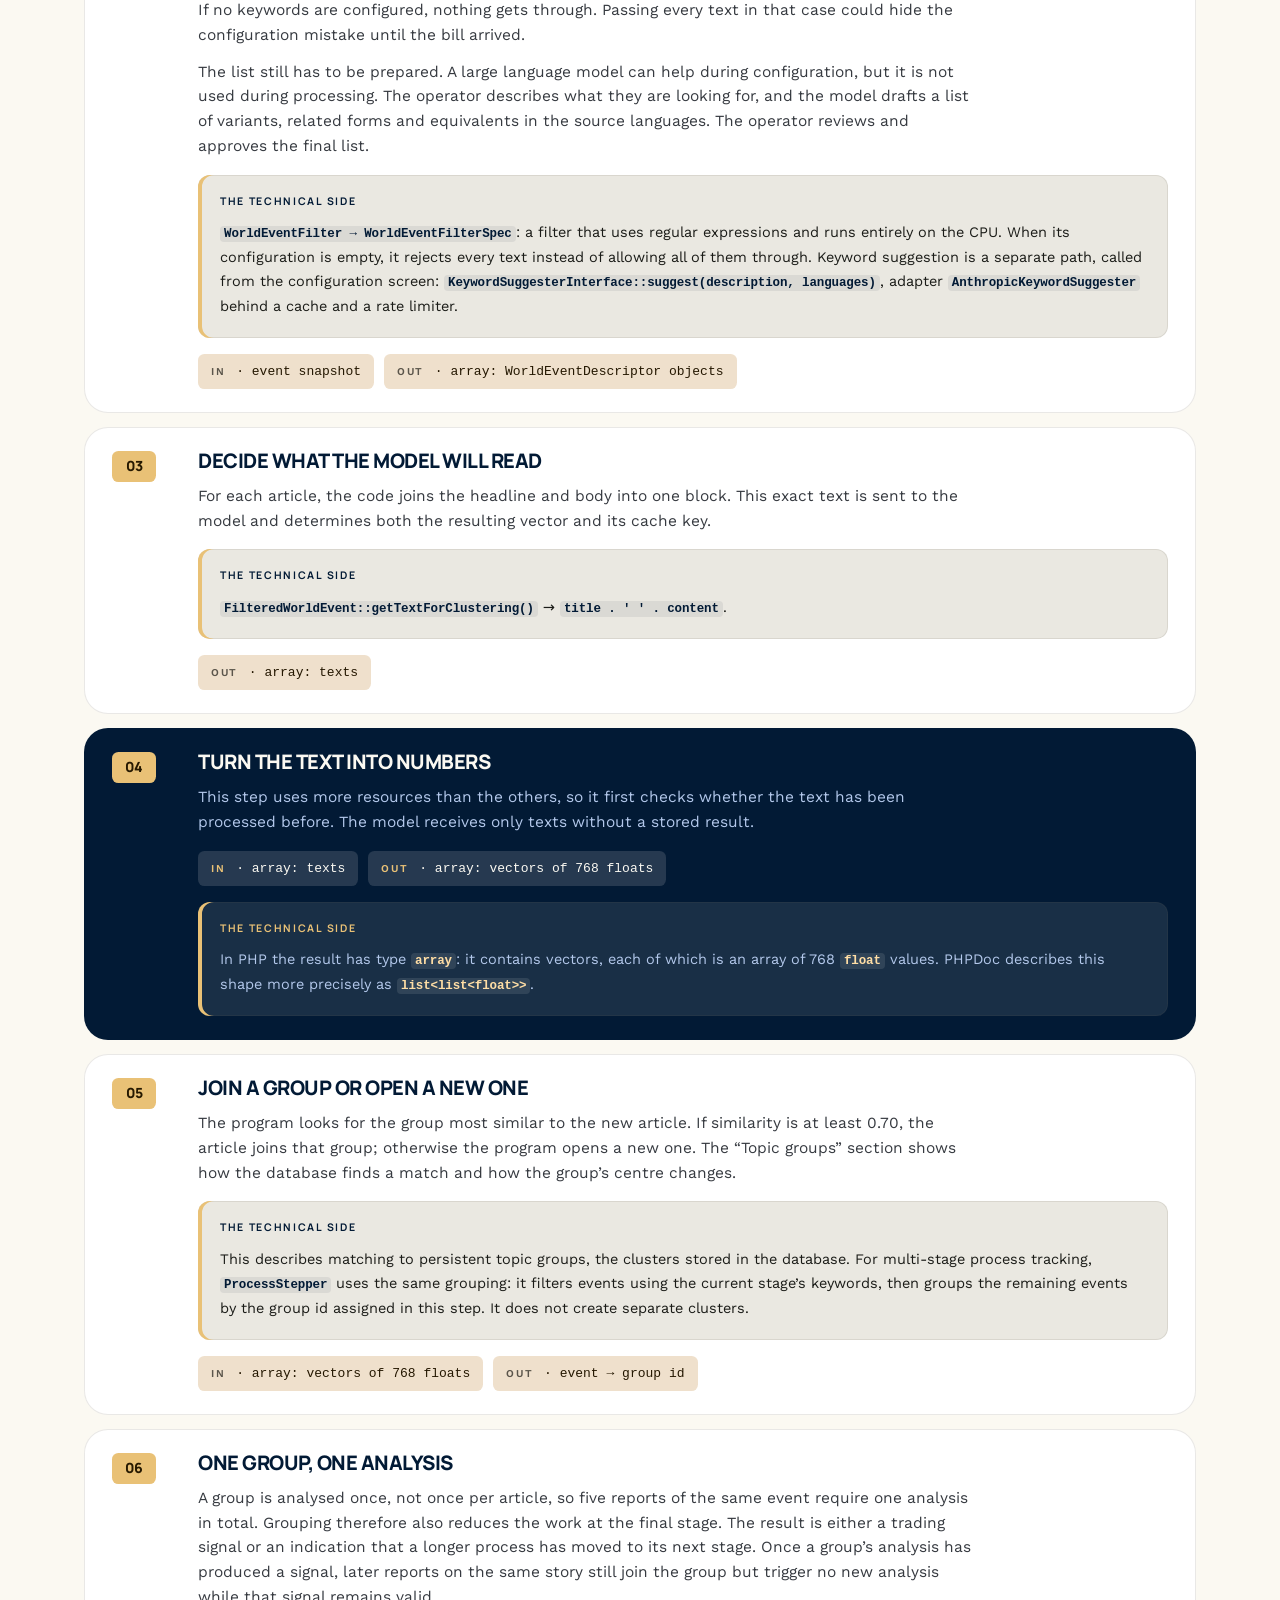
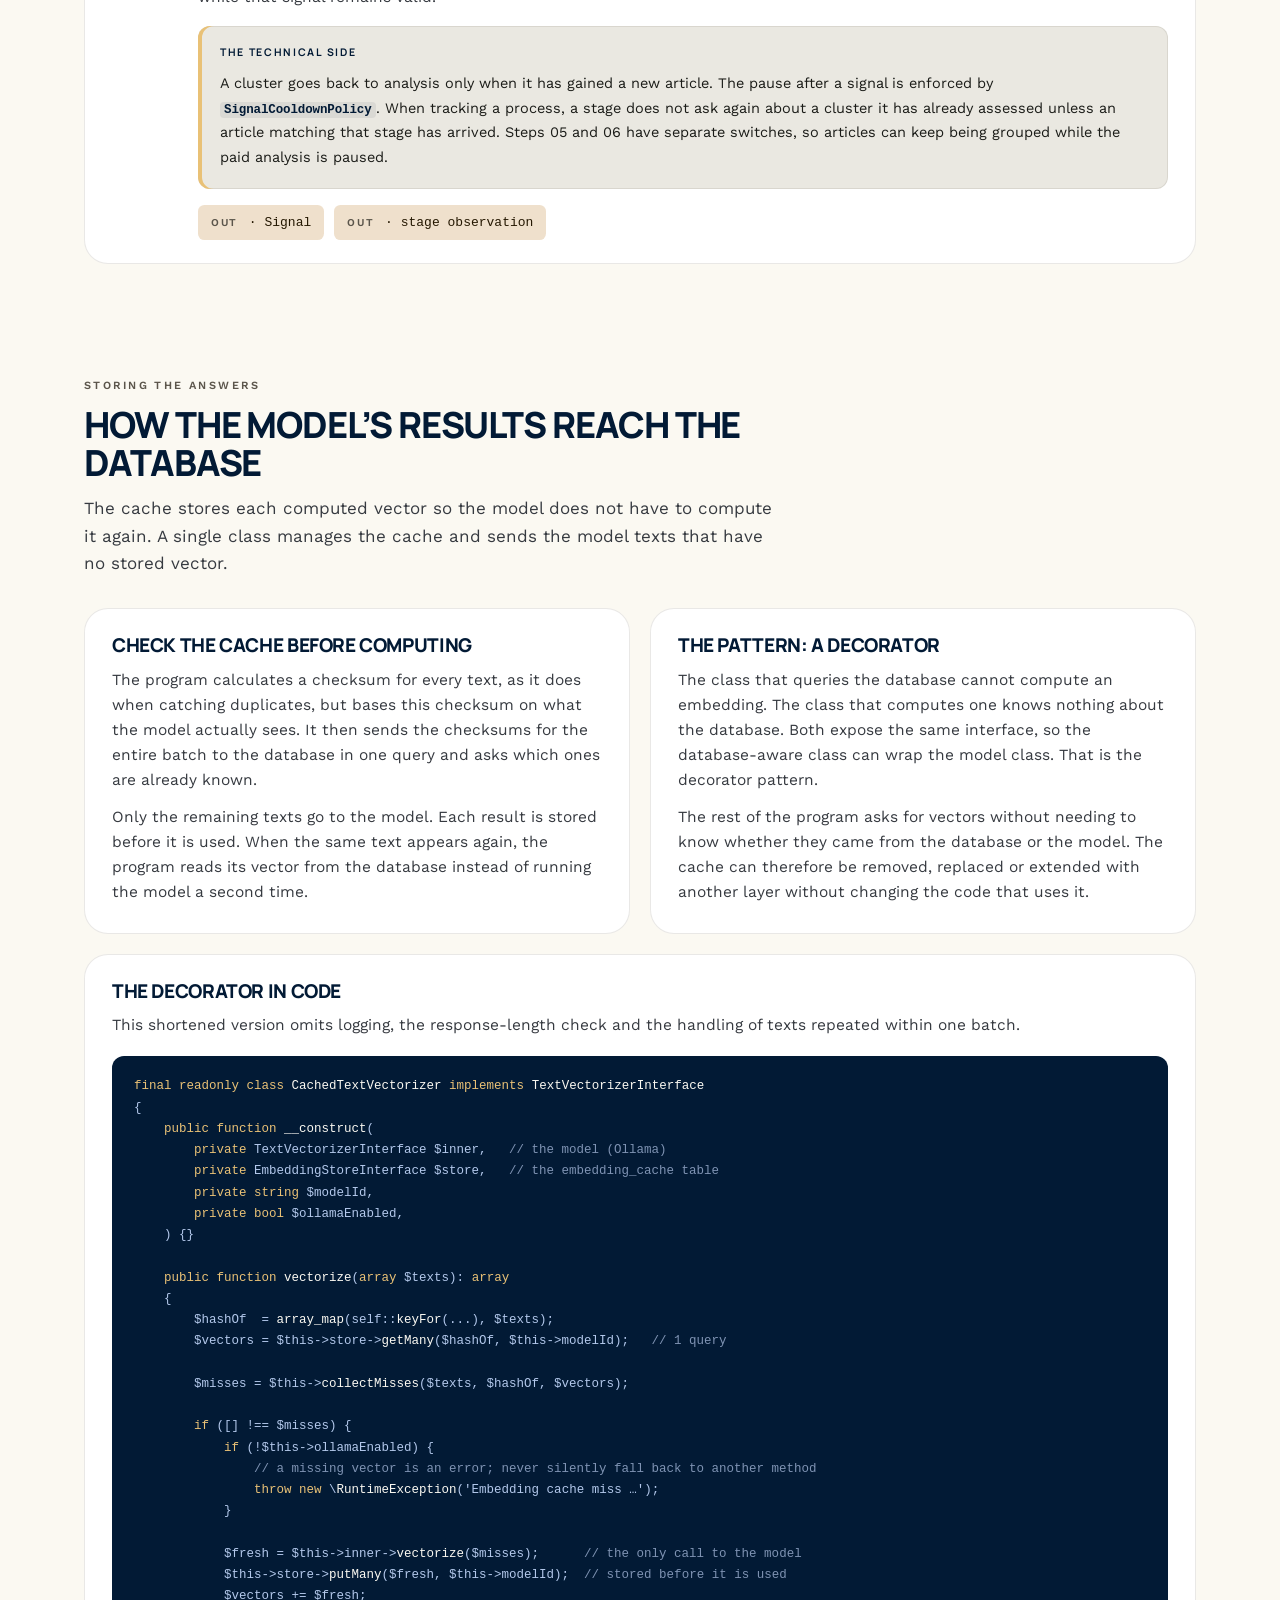
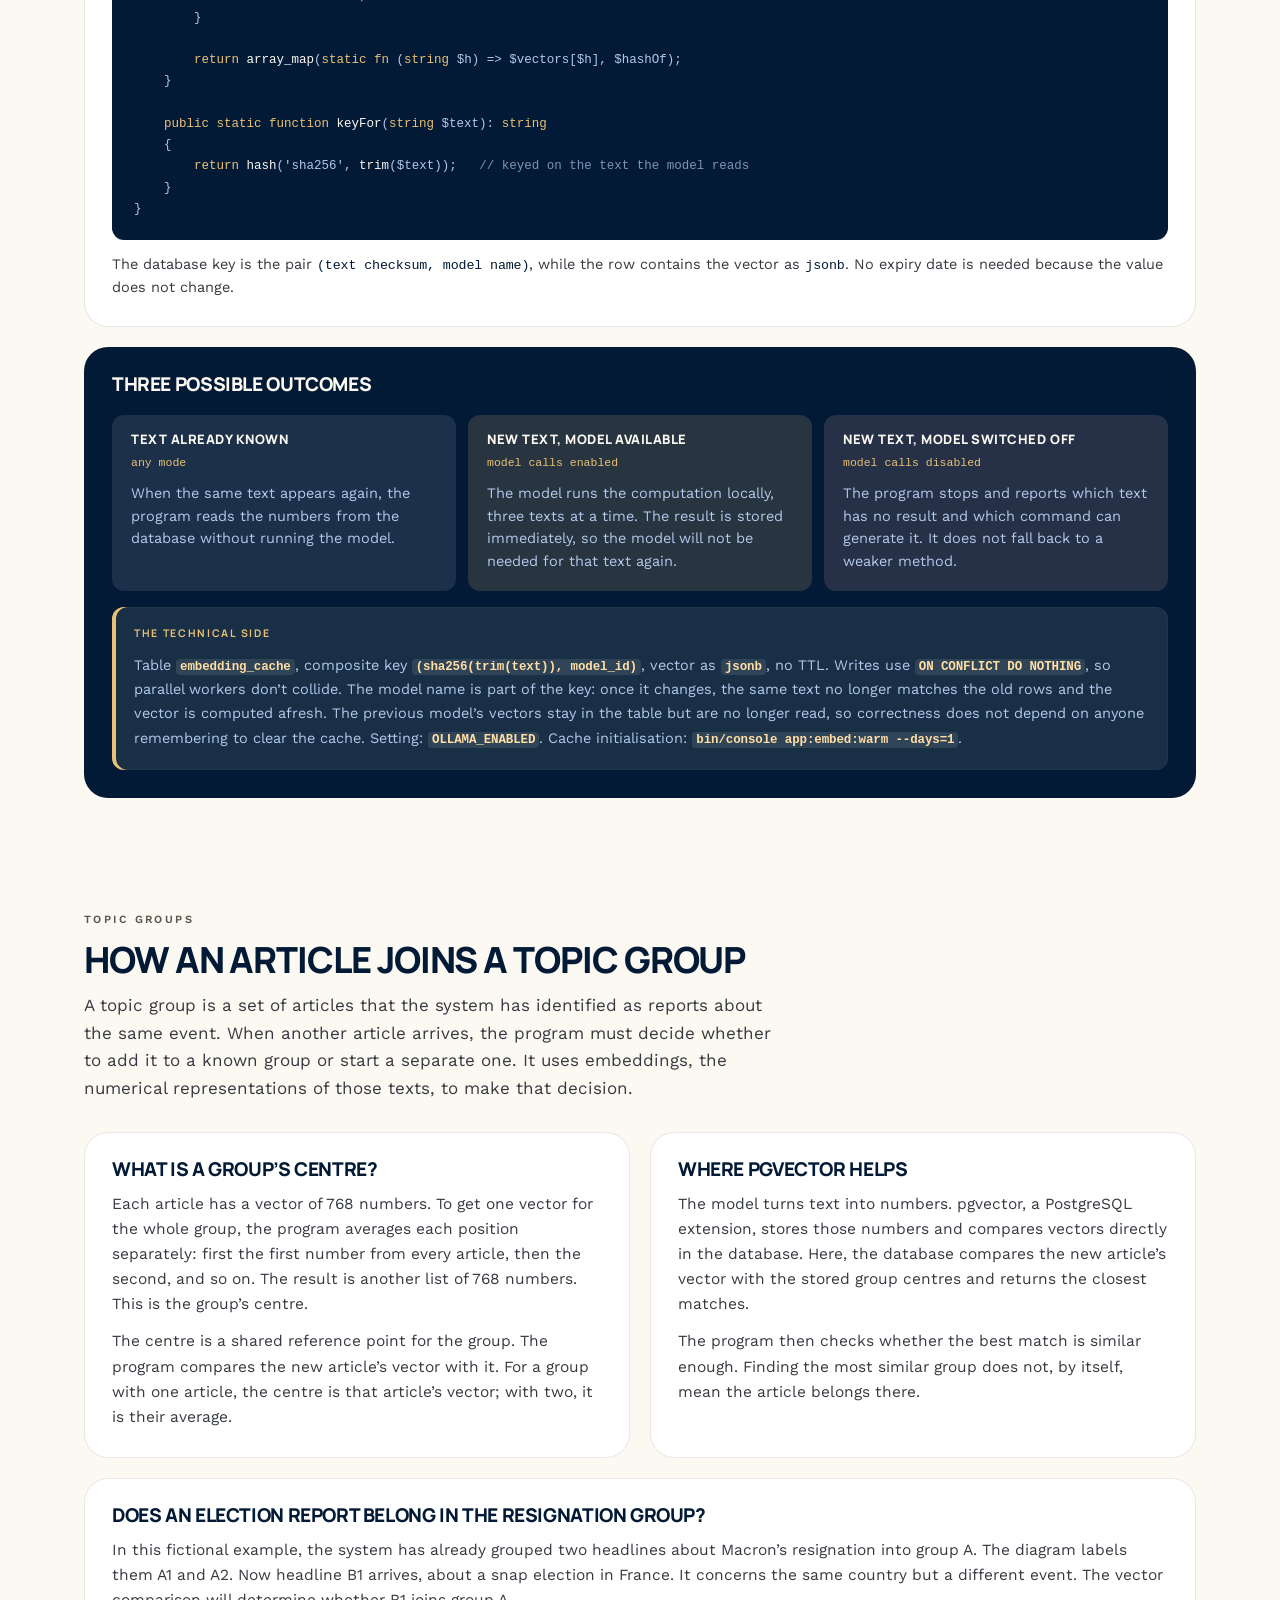
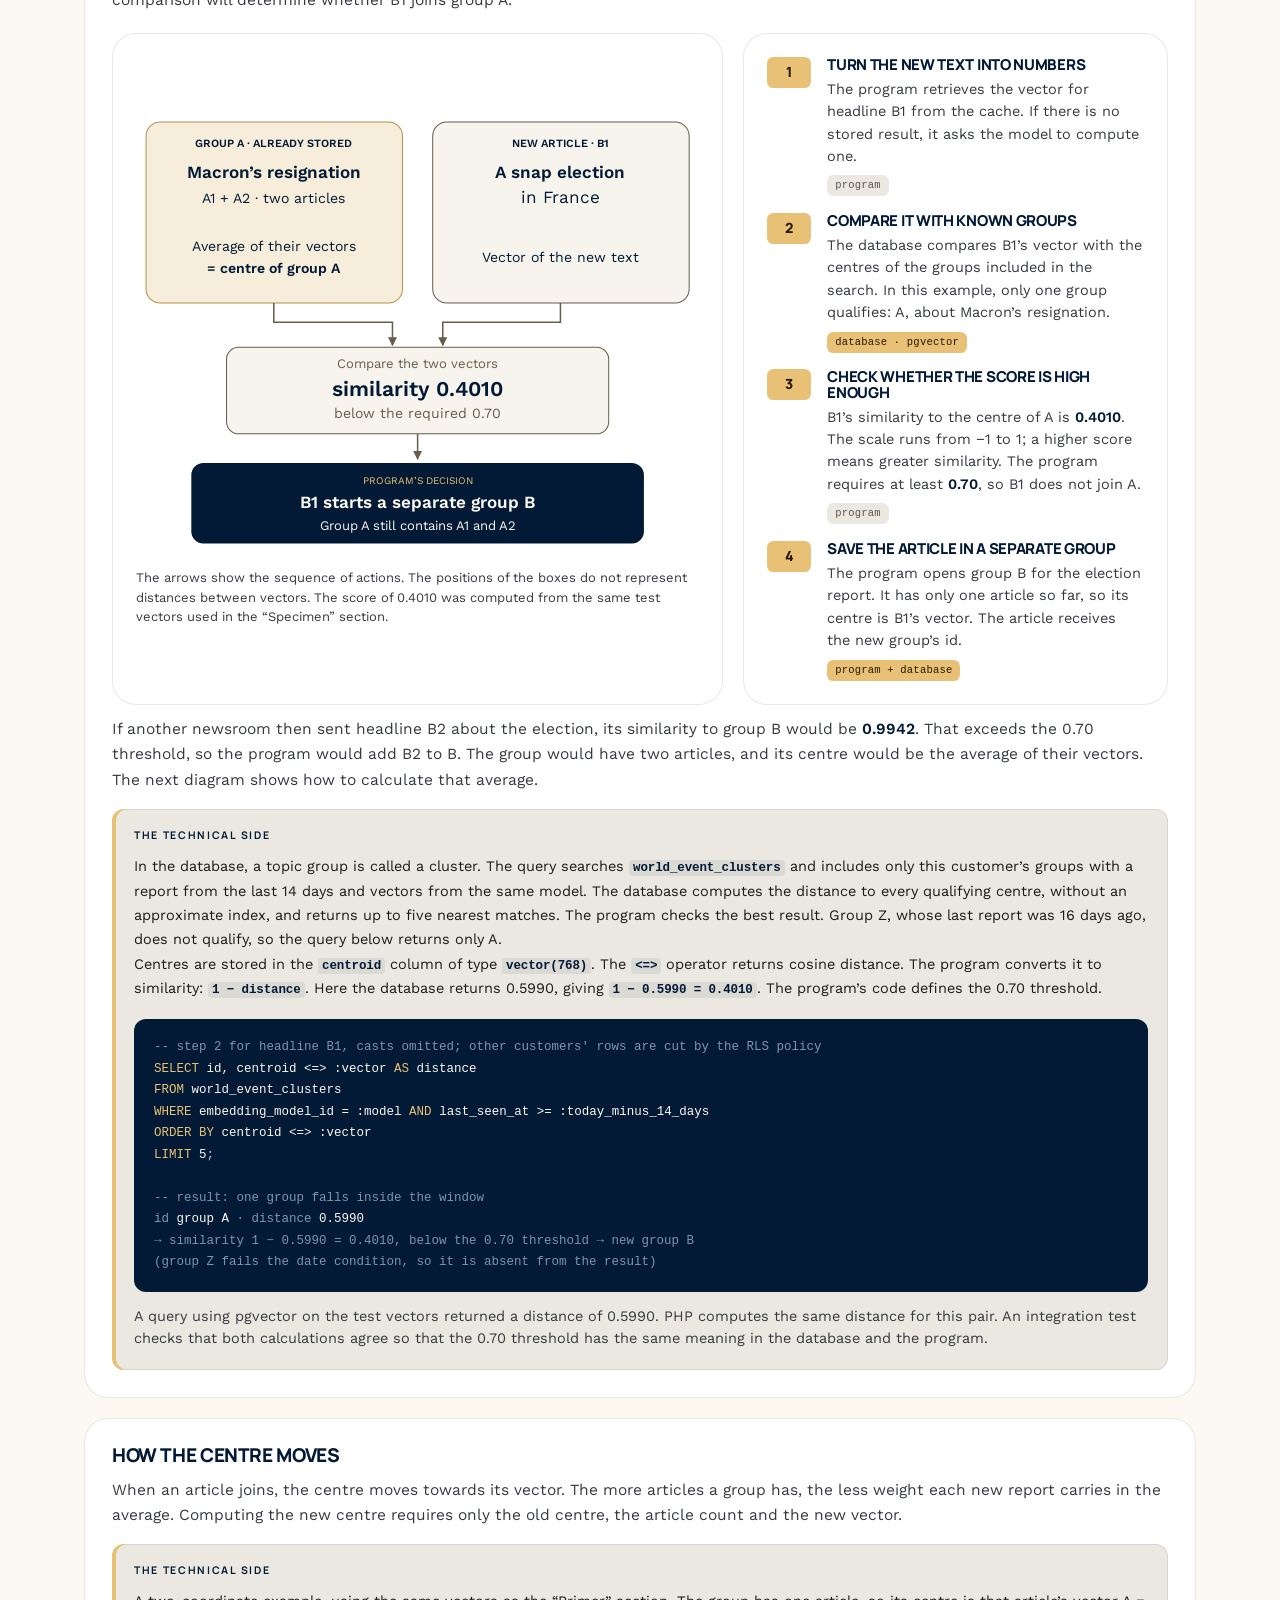
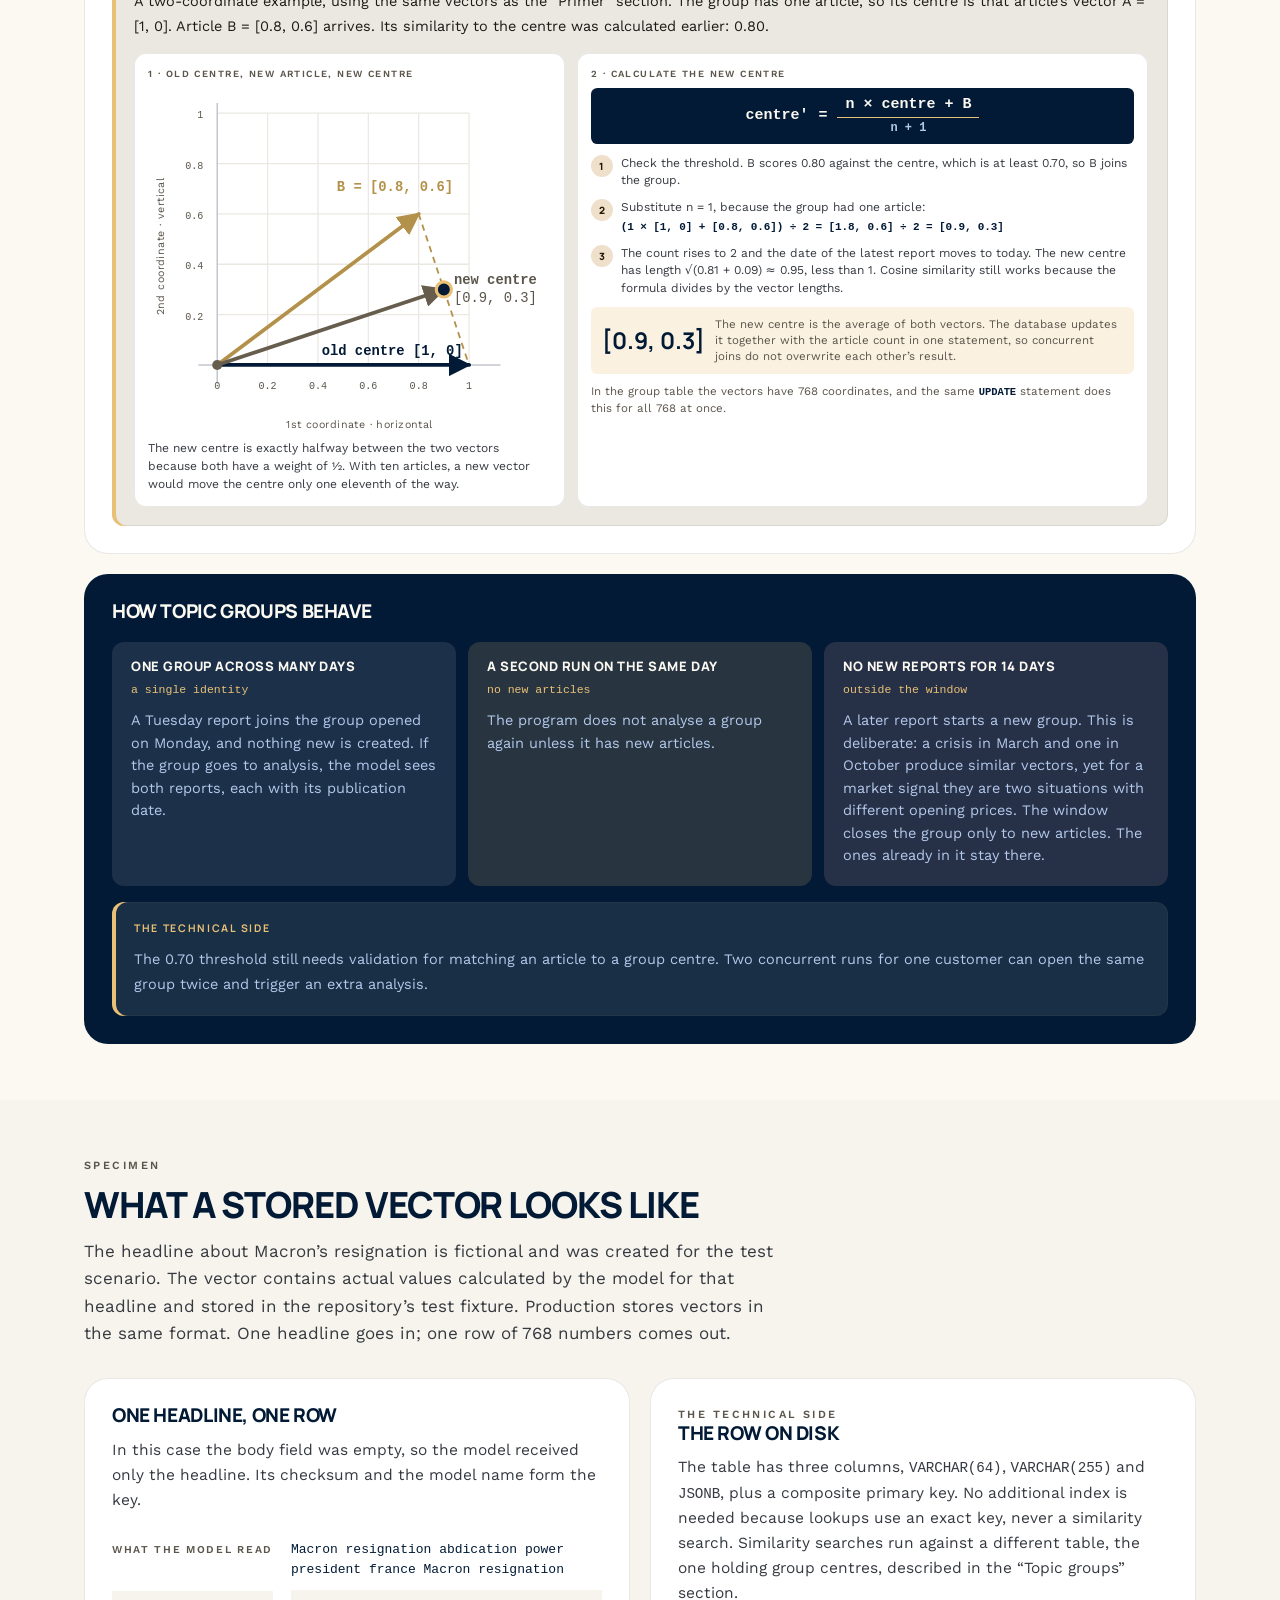
==== commit cd849685: "Alignment with changes in the ProximType app and language corrections" ====
--- a/embeddings-explained-en.html
+++ b/embeddings-explained-en.html
@@ -4,7 +4,7 @@
 <meta charset="utf-8">
 <meta name="viewport" content="width=device-width, initial-scale=1">
 <title>Five newsrooms, one story · Proximtype</title>
-<meta name="description" content="What an embedding is, and how a system merges five different news reports into one story. Real numbers from a running model, stated limits, no hype.">
+<meta name="description" content="What an embedding is, and how a system merges five different news reports into one story. Includes similarity scores computed by the model and explains its limits.">
 
 <!-- Preview and language tags. The site address is not decided yet, so a placeholder stands
      in for the domain; ./set-base-url.sh <address> fills it in.
@@ -19,9 +19,9 @@
 <meta property="og:locale" content="en_US">
 <meta property="og:locale:alternate" content="pl_PL">
 <meta property="og:title" content="Five newsrooms, one story">
-<meta property="og:description" content="What an embedding is, and how a system merges five different news reports into one story. Real numbers from a running model, stated limits, no hype.">
+<meta property="og:description" content="What an embedding is, and how a system merges five different news reports into one story. Includes similarity scores computed by the model and explains its limits.">
 <meta property="og:url" content="https://przemyslaw-naruszewicz.github.io/embeddings-explained/embeddings-explained-en.html">
-<meta property="og:image" content="https://przemyslaw-naruszewicz.github.io/embeddings-explained/og/og-en-v1.png">
+<meta property="og:image" content="https://przemyslaw-naruszewicz.github.io/embeddings-explained/og/og-en-v2.png">
 <meta property="og:image:type" content="image/png">
 <meta property="og:image:width" content="1200">
 <meta property="og:image:height" content="630">
@@ -53,7 +53,8 @@
           <p>
             An <b>embedding</b> is a vector: a fixed-length list of numbers that a language model
             computes for a piece of text. Texts with similar meanings usually produce vectors that
-            lie close together, so the system can calculate how similar the texts are rather than rely on a reader’s judgement.
+            lie close together, so the system can measure their similarity without relying
+            on a reader’s judgement.
           </p>
         </div>
         <p class="sub">
@@ -69,7 +70,7 @@
           are related.
         </p>
         <p class="sub">
-          The topic group an article belongs to has its own row in the database and lasts longer than a day.
+          An article’s topic group has its own database row and persists over multiple days.
           A new report is compared with the centres of existing groups rather than with every other
           article. A PostgreSQL database with the <b>pgvector</b> extension performs that search.
         </p>
@@ -84,8 +85,7 @@
           <div class="v">0.70</div>
           <div class="k">threshold to join a group</div>
           <div class="d">Cosine similarity ranges from −1.00 to 1.00. An article joins a group when its
-            similarity to that group’s centre reaches 0.70; in the sample, the same group scores
-            0.9933 and a different one 0.4010</div>
+            similarity to that group’s centre reaches 0.70; in the sample, a report about the same event scores 0.9933 against the centre, while one about a different event scores 0.4010</div>
         </div>
         <div class="kpi">
           <div class="v">3</div>
@@ -107,7 +107,8 @@
       <div class="sec-head">
         <p class="label">Primer</p>
         <h2 class="title">Meaning expressed as coordinates</h2>
-        <p class="lead">Three properties make embeddings useful for this task.</p>
+        <p class="lead">The three points below explain how a text becomes an embedding, how embeddings
+          are compared and why a computed result can be stored.</p>
       </div>
 
       <div class="primer">
@@ -133,7 +134,7 @@
                 Texts about the same event often land in nearly the same place even when they use
                 different words. <b>Cosine similarity</b> measures that closeness using the angle
                 between their vectors; the card below, “How that score is computed”, works through
-                the whole calculation. This removes the need to write
+                the whole calculation. Using embeddings removes the need to write
                 separate rules for synonyms and word order.
               </p>
             </div>
@@ -155,20 +156,20 @@
           <div class="coscard">
             <h3>How that score is computed</h3>
             <p>
-              The measure from point 02 is the <b>cosine of the angle</b> between two vectors — the
-              same cosine similarity whose scale carries the 0.70 threshold. A vector is a list of
+              The measure from point 02 is the <b>cosine of the angle</b> between two vectors.
+              The 0.70 threshold uses this same cosine similarity scale. A vector is a list of
               numbers; this example uses two coordinates instead of 768 so the whole calculation fits
               in one diagram. A and B were chosen for the example; they are not model outputs.
               Both arrows start at [0, 0]: the first coordinate says how far to move the arrow’s
               endpoint horizontally, the second how far to move it vertically. The angle itself is
-              never needed — its cosine follows directly from the arrows’ coordinates.
+              never needed: its cosine follows directly from the arrows’ coordinates.
             </p>
 
             <div class="cosviz">
               <div class="cosplot">
                 <span class="coslabel">1 · Read the coordinates</span>
                 <svg viewBox="0 0 320 280" role="img"
-                     aria-label="A coordinate system from 0 to 1. Vector A ends at the point 1 and 0, while vector B ends at the point 0.8 and 0.6. The vectors form an angle of about 37 degrees.">
+                     aria-label="A coordinate system from 0 to 1. Vector A ends at the point with coordinates 1 and 0, while vector B ends at the point with coordinates 0.8 and 0.6. The vectors form an angle of about 37 degrees.">
                   <defs>
                     <marker id="cos-a-en" viewBox="0 0 10 10" refX="9" refY="5" markerWidth="6" markerHeight="6" orient="auto">
                       <path d="M0 0 L10 5 L0 10 z" fill="#021a35"></path>
@@ -224,7 +225,7 @@
               </div>
 
               <div class="cosmath">
-                <span class="coslabel">2 · Calculate direction similarity</span>
+                <span class="coslabel">2 · Calculate cosine similarity</span>
                 <div class="cosformula" aria-label="The cosine of the angle equals the dot product of A and B divided by the product of the lengths of A and B">
                   <span>cos(θ)</span><span>=</span>
                   <span class="cosfrac"><span>A · B</span><span>|A| × |B|</span></span>
@@ -500,7 +501,7 @@
 
         <div class="card">
           <p class="label">Specifications</p>
-          <h3>Size and shape</h3>
+          <h3>Model specifications</h3>
           <dl class="kv">
             <dt>output</dt>
             <dd>768 numbers · can be shortened with some loss of quality</dd>
@@ -551,7 +552,7 @@
           </p>
           <div class="hood">
             <span class="ht">The technical side</span>
-            <p><code>POST /api/embed</code>, input in chunks of 3, <code>keep_alive: 0</code> on the
+            <p><code>POST /api/embed</code>, input in chunks of 3 texts, <code>keep_alive: 0</code> on the
             last chunk (releasing memory). Address and model name come from configuration
             (<code>OLLAMA_EMBED_MODEL</code>).</p>
           </div>
@@ -579,7 +580,7 @@
            that the outer strokes of the first and last card are not clipped. -->
       <div class="flowcard">
         <svg viewBox="-1 0 1123 210" role="img"
-             aria-label="Six steps: intake with content-checksum dedup, keyword filter, assembling the text the model reads, embedding via the cache, matching against the nearest group centre in the database, analysis of the group. The embedding is produced in step four and used in step five.">
+             aria-label="Six steps: intake with duplicate detection using a content checksum, keyword filtering, assembling the text the model reads, computing or retrieving an embedding via the cache, matching against the nearest group centre in the database, analysis of the group. The embedding is produced in step four and used in step five.">
           <defs>
             <marker id="fa" viewBox="0 0 10 10" refX="9" refY="5" markerWidth="6" markerHeight="6" orient="auto-start-reverse">
               <path d="M0 0 L10 5 L0 10 z" fill="#675d4d"></path>
@@ -720,7 +721,7 @@
             </p>
             <div class="hood">
               <span class="ht">The technical side</span>
-              <p><code>WorldEventFilter → WorldEventFilterSpec</code>: a CPU-only regex gate. When its
+              <p><code>WorldEventFilter → WorldEventFilterSpec</code>: a filter that uses regular expressions and runs entirely on the CPU. When its
               configuration is empty, it rejects every text instead of allowing all of them through.
               Keyword suggestion is a separate path, called from the
               configuration screen:
@@ -770,10 +771,10 @@
           <div class="num">05</div>
           <div>
           <h3>Join a group or open a new one</h3>
-            <p class="txt">The program looks for the group most similar to the new article. If similarity is at least 0.70, the article joins that group; otherwise it opens a new one. The “Topic groups” section shows how the database finds a match and how the group’s centre changes.</p>
+            <p class="txt">The program looks for the group most similar to the new article. If similarity is at least 0.70, the article joins that group; otherwise the program opens a new one. The “Topic groups” section shows how the database finds a match and how the group’s centre changes.</p>
             <div class="hood">
               <span class="ht">The technical side</span>
-              <p>This describes matching to persistent topic groups, the clusters stored in the database. Multi-stage process tracking (<code>ProcessStepper</code>) builds separate clusters within a batch: it compares every pair and merges connected clusters, so links from A to B and B to C form cluster ABC.</p>
+              <p>This describes matching to persistent topic groups, the clusters stored in the database. For multi-stage process tracking, <code>ProcessStepper</code> uses the same grouping: it filters events using the current stage’s keywords, then groups the remaining events by the group id assigned in this step. It does not create separate clusters.</p>
             </div>
             <div class="io"><span class="pill"><b>in</b> · array: vectors of 768 floats</span><span class="pill"><b>out</b> · event → group id</span></div>
           </div>
@@ -787,15 +788,17 @@
               A group is analysed once, not once per article, so five reports of the same
               event require one analysis in total. Grouping therefore also reduces the work at the
               final stage. The result is either a trading signal or an indication that a longer
-              process has moved to its next stage.
+              process has moved to its next stage. Once a group’s analysis has produced a signal,
+              later reports on the same story still join the group but trigger no new analysis
+              while that signal remains valid.
             </p>
             <div class="hood">
               <span class="ht">The technical side</span>
-              <p><code>WorldEventCluster</code>: only groups that gained an article in this run go to
-              analysis. <code>SignalGenerationKernel</code> (events → signals) receives events that
-              already carry a group id and merely groups them by it
-              (<code>AssignedClusterGrouping</code>). <code>ProcessStepper</code> groups within the
-              batch, sorts clusters by size and stops at the first one to pass the stage gate.</p>
+              <p>A cluster goes back to analysis only when it has gained a new article. The pause
+              after a signal is enforced by <code>SignalCooldownPolicy</code>. When tracking a
+              process, a stage does not ask again about a cluster it has already assessed unless
+              an article matching that stage has arrived. Steps 05 and 06 have separate switches,
+              so articles can keep being grouped while the paid analysis is paused.</p>
             </div>
             <div class="io"><span class="pill"><b>out</b> · Signal</span><span class="pill"><b>out</b> · stage observation</span></div>
           </div>
@@ -905,13 +908,13 @@
             </div>
             <div class="oc warn">
               <h4>New text, model available</h4>
-              <span class="cond">backend enabled</span>
+              <span class="cond">model calls enabled</span>
               <p>The model runs the computation locally, three texts at a time. The result is stored immediately,
                 so the model will not be needed for that text again.</p>
             </div>
             <div class="oc stop">
               <h4>New text, model switched off</h4>
-              <span class="cond">backend disabled</span>
+              <span class="cond">model calls disabled</span>
               <p>The program stops and reports which text has no result and which command can
                 generate it. It does not fall back to a weaker method.</p>
             </div>
@@ -1039,7 +1042,7 @@
           <p class="note">If another newsroom then sent headline B2 about the election, its similarity to group B would be <b>0.9942</b>. That exceeds the 0.70 threshold, so the program would add B2 to B. The group would have two articles, and its centre would be the average of their vectors. The next diagram shows how to calculate that average.</p>
           <div class="hood">
             <span class="ht">The technical side</span>
-            <p>In the database this topic group is called a cluster: it searches <code>world_event_clusters</code>. It includes only this customer’s groups with a report from the last 14 days and vectors from the same model. It computes the distance to every qualifying centre, without an approximate index, and returns up to five nearest matches. The program checks the best result. Group Z, whose last report was 16 days ago, does not qualify, so the query below returns only A.</p>
+            <p>In the database, a topic group is called a cluster. The query searches <code>world_event_clusters</code> and includes only this customer’s groups with a report from the last 14 days and vectors from the same model. The database computes the distance to every qualifying centre, without an approximate index, and returns up to five nearest matches. The program checks the best result. Group Z, whose last report was 16 days ago, does not qualify, so the query below returns only A.</p>
             <p>Centres are stored in the <code>centroid</code> column of type <code>vector(768)</code>. The <code>&lt;=&gt;</code> operator returns cosine distance. The program converts it to similarity: <code>1 − distance</code>. Here the database returns 0.5990, giving <code>1 − 0.5990 = 0.4010</code>. The program’s code defines the 0.70 threshold.</p>
           <div class="rowbox">
 <span class="c">-- step 2 for headline B1, casts omitted; other customers' rows are cut by the RLS policy</span><br>
@@ -1078,7 +1081,7 @@
               <div class="cosplot">
                 <span class="coslabel">1 · Old centre, new article, new centre</span>
                 <svg viewBox="0 0 320 280" role="img"
-                     aria-label="A coordinate system from 0 to 1. The old centre A is at the point 1 and 0, the new article B at 0.8 and 0.6, and the new centre at 0.9 and 0.3, halfway between them.">
+                     aria-label="A coordinate system from 0 to 1. The old centre A is at the point with coordinates 1 and 0, the new article B at the point with coordinates 0.8 and 0.6, and the new centre at the point with coordinates 0.9 and 0.3, halfway between them.">
                   <defs>
                     <marker id="avg-a-en" viewBox="0 0 10 10" refX="9" refY="5" markerWidth="6" markerHeight="6" orient="auto">
                       <path d="M0 0 L10 5 L0 10 z" fill="#021a35"></path>
@@ -1177,7 +1180,7 @@
             <div class="oc">
               <h4>One group across many days</h4>
               <span class="cond">a single identity</span>
-              <p>A Tuesday report joins the group opened on Monday. The program analyses that same group under its existing id; nothing new is created.</p>
+              <p>A Tuesday report joins the group opened on Monday, and nothing new is created. If the group goes to analysis, the model sees both reports, each with its publication date.</p>
             </div>
             <div class="oc warn">
               <h4>A second run on the same day</h4>
@@ -1185,11 +1188,12 @@
               <p>The program does not analyse a group again unless it has new articles.</p>
             </div>
             <div class="oc stop">
-              <h4>A group quiet for 14 days</h4>
+              <h4>No new reports for 14 days</h4>
               <span class="cond">outside the window</span>
-              <p>It returns as a new group. That is deliberate: a crisis in March and one in October
+              <p>A later report starts a new group. This is deliberate: a crisis in March and one in October
                 produce similar vectors, yet for a market signal they are two situations with different
-                opening prices.</p>
+                opening prices. The window closes the group only to new articles. The ones already in it
+                stay there.</p>
             </div>
           </div>
           <div class="hood">
@@ -1328,8 +1332,8 @@
             Similarity to a centre is a different measurement from similarity to a single article. The
             strips above show the second kind: B1 compared directly with A1 gives 0.3872, while against
             the centre of group A, the average of A1 and A2, it gives 0.4010. For this group the
-            difference does not change the outcome, but for a group with a dozen articles the centre is
-            no longer close to any single one of them.
+            difference does not change the outcome, but for a group with a dozen articles, the centre
+            represents the group’s average rather than one individual article.
           </p>
         </div>
 
@@ -1351,7 +1355,7 @@
           <p>
             Every article carries a content checksum used to recognise duplicates. Both checksums
             are built from the headline and body, but the content checksum cannot safely serve as the
-            cache key. If the text sent to the model were assembled differently, the duplicate
+            cache key. If the text sent to the model were assembled differently, the content
             checksum would stay the same even though the model would read something else. The cache
             would then return numbers computed from a different text without warning. A second
             checksum takes only a few lines of code and prevents that mistake.
@@ -1376,6 +1380,7 @@
             A setting controls whether the program may call the model;
             it does not change the grouping method. Tests and offline runs use results
             stored alongside the code and follow exactly the same path as production.
+            The same method covers both kinds of analysis: when tracking a longer process, the program groups articles by the group id assigned in step 05. It does not create separate clusters.
           </p>
           <div class="hood">
             <span class="ht">The technical side</span>
@@ -1417,7 +1422,7 @@
       <div class="uses">
 
         <div class="ucard">
-          <span class="tag here">what Proximtype does</span>
+          <span class="tag here">described here</span>
           <h3>Grouping and topic discovery</h3>
           <p>
             Texts without assigned categories form clusters, each representing one topic, including
@@ -1426,7 +1431,7 @@
         </div>
 
         <div class="ucard">
-          <span class="tag here">what Proximtype does</span>
+          <span class="tag here">described here</span>
           <h3>Matching across languages</h3>
           <p>
             Reports in French, English and Polish can land in one group without prior translation.
@@ -1494,7 +1499,7 @@
           <span class="tag">common</span>
           <h3>Spotting the odd one out</h3>
           <p>
-            A text lying far from everything the system has seen so far is either irrelevant noise
+            A text lying far from everything the system has seen so far may be irrelevant noise
             or the first sign of something new. Either way, it is worth a look.
           </p>
         </div>
@@ -1507,8 +1512,10 @@
           <p>
             It does not establish whether two texts are identical. The content checksum in step 01
             does that. The similarity score is not an explanation either: it shows that two texts
-            are close but not why. The model can use only patterns learned from its training data.
-            For an event from last week, the embedding represents only what appears in the input text.
+            are close but not why. The model uses patterns learned during training, but it does not
+            check facts or look for other reports. If an article describes an event from last week,
+            the embedding is computed only from that article, without information retrieved from
+            other sources.
           </p>
         </div>
       </div>
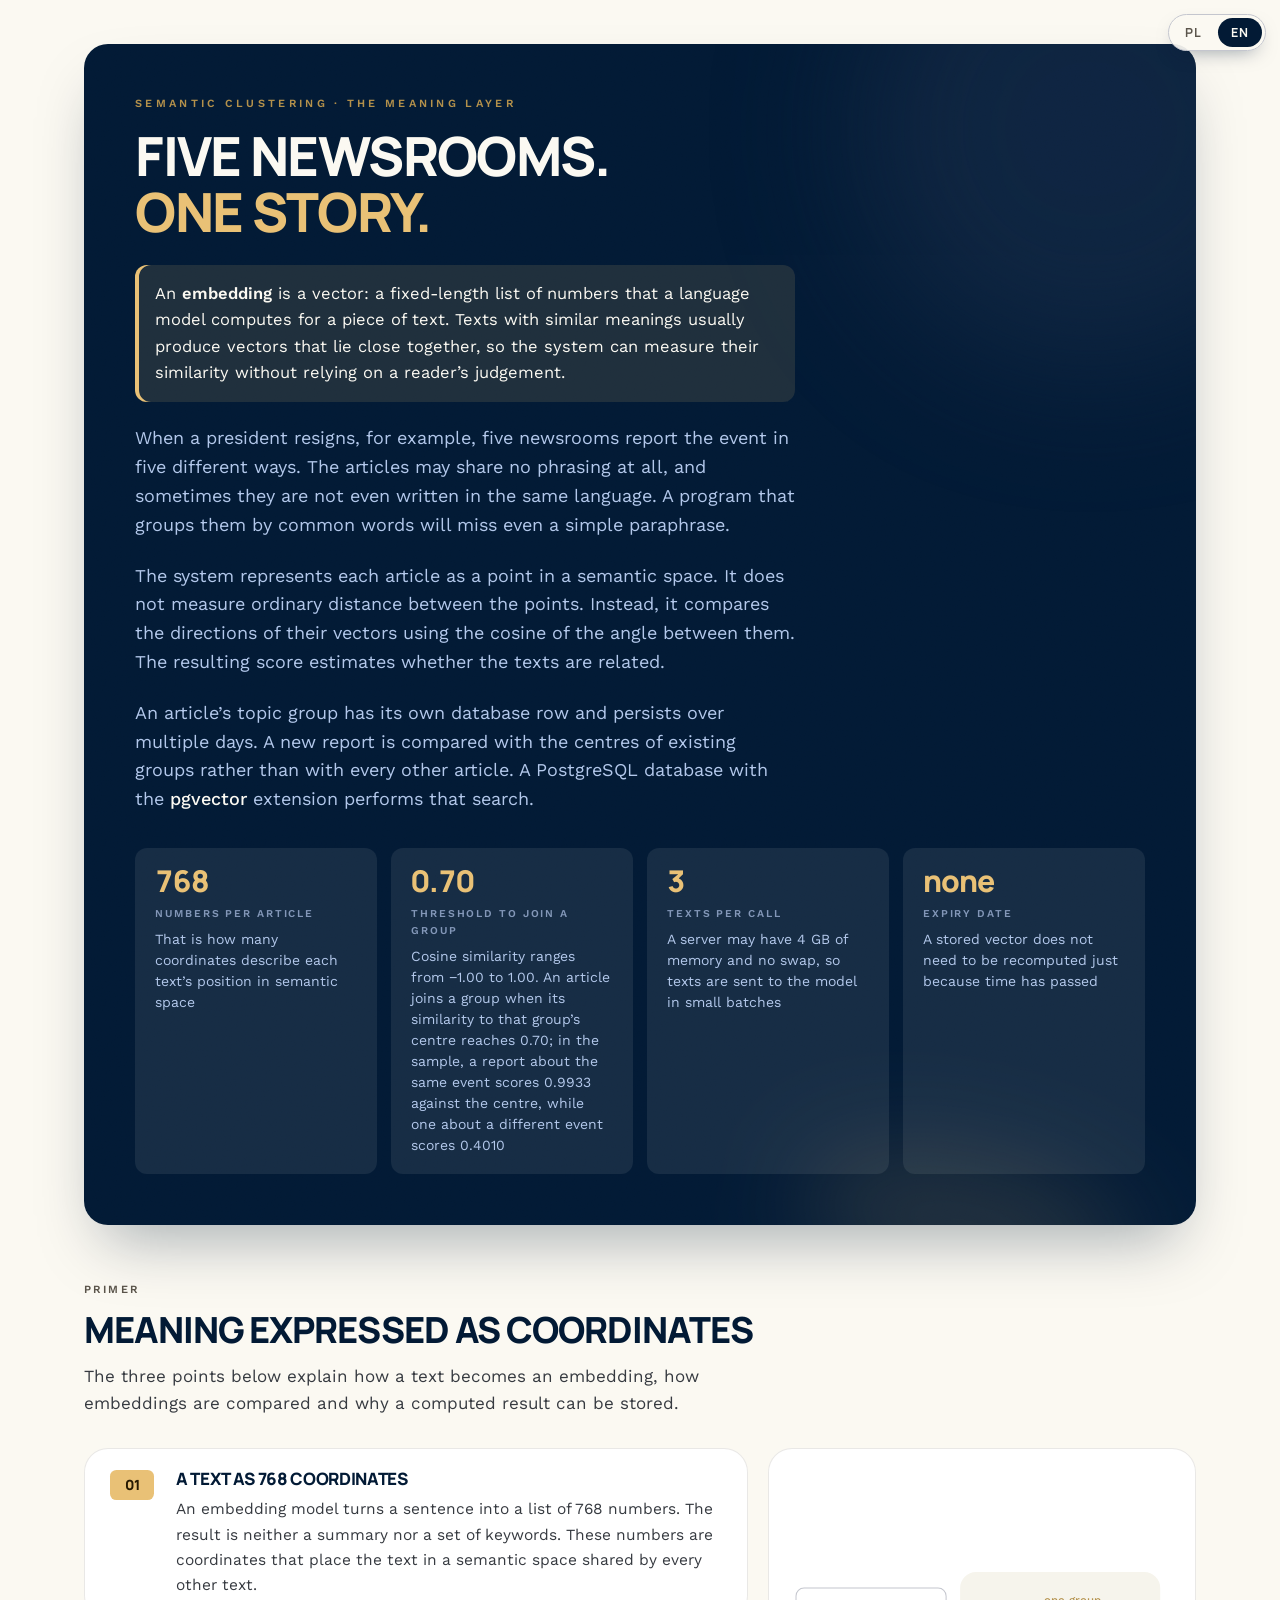
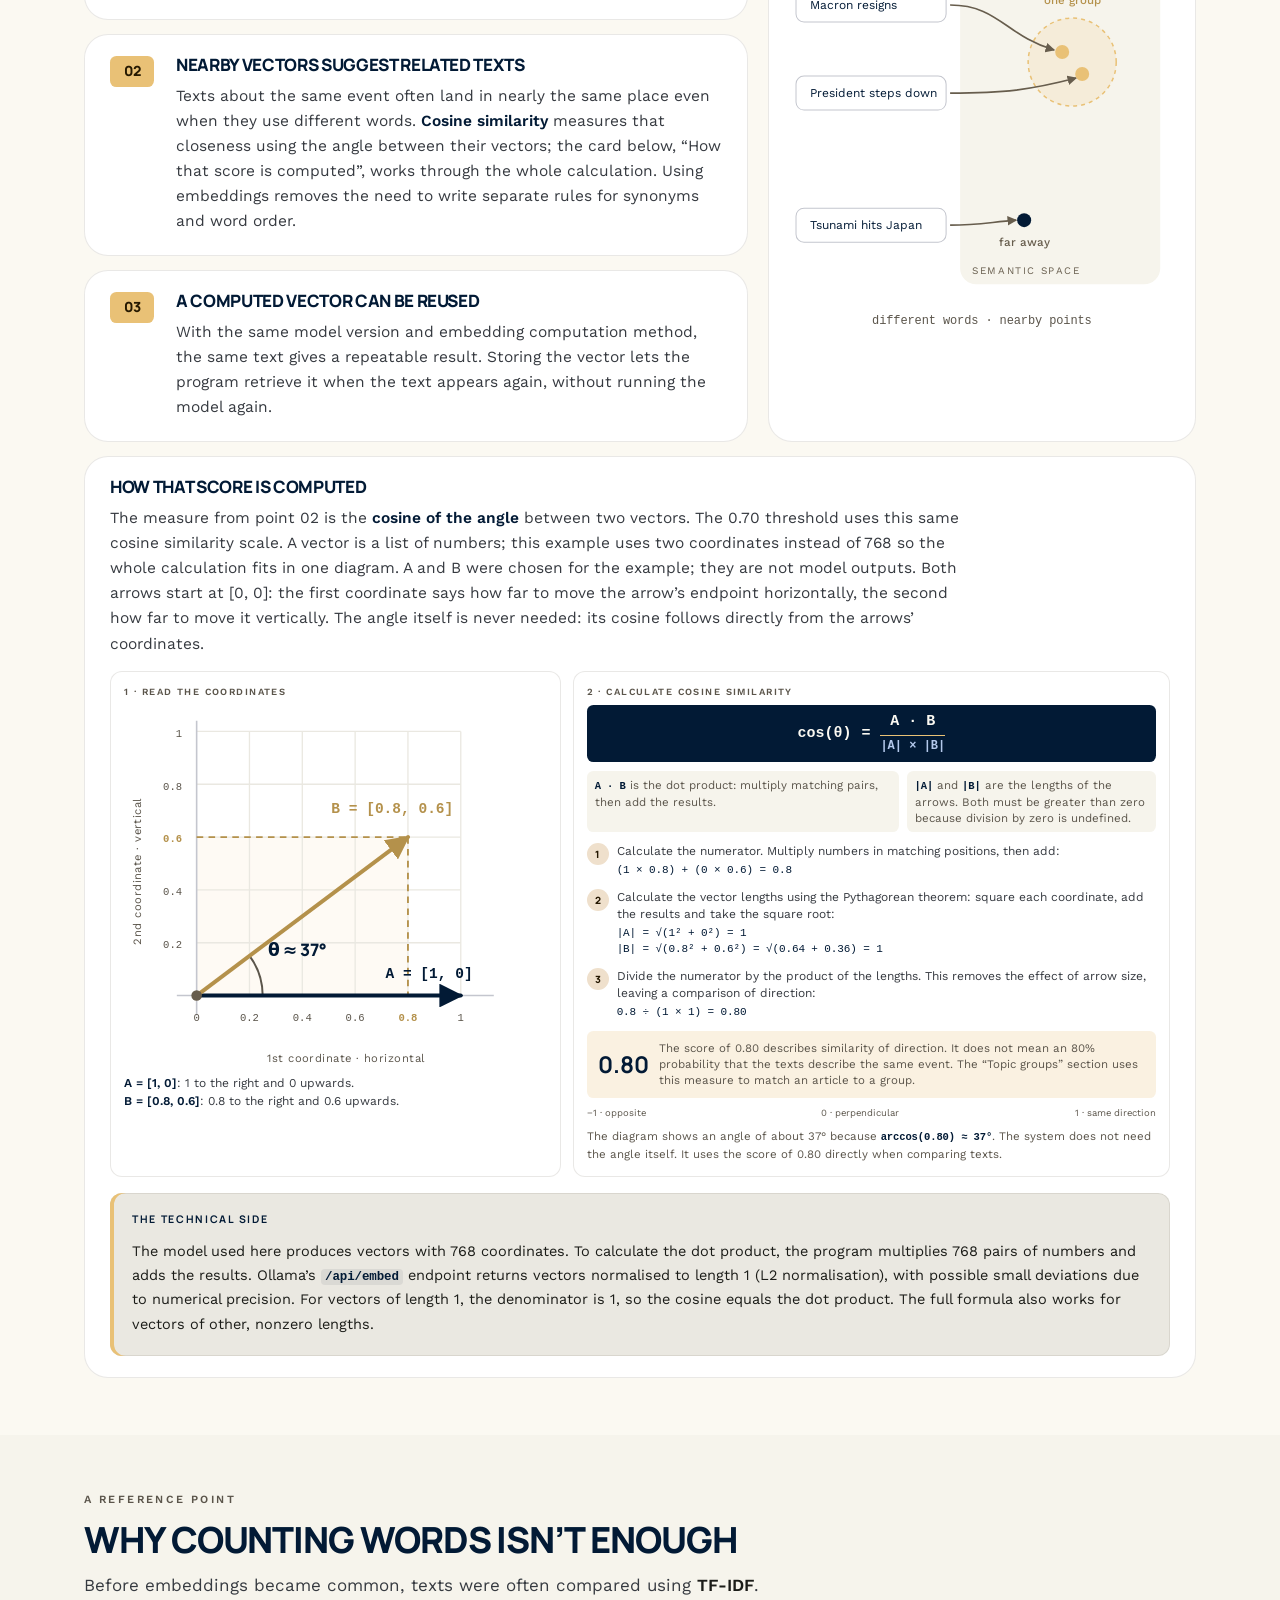
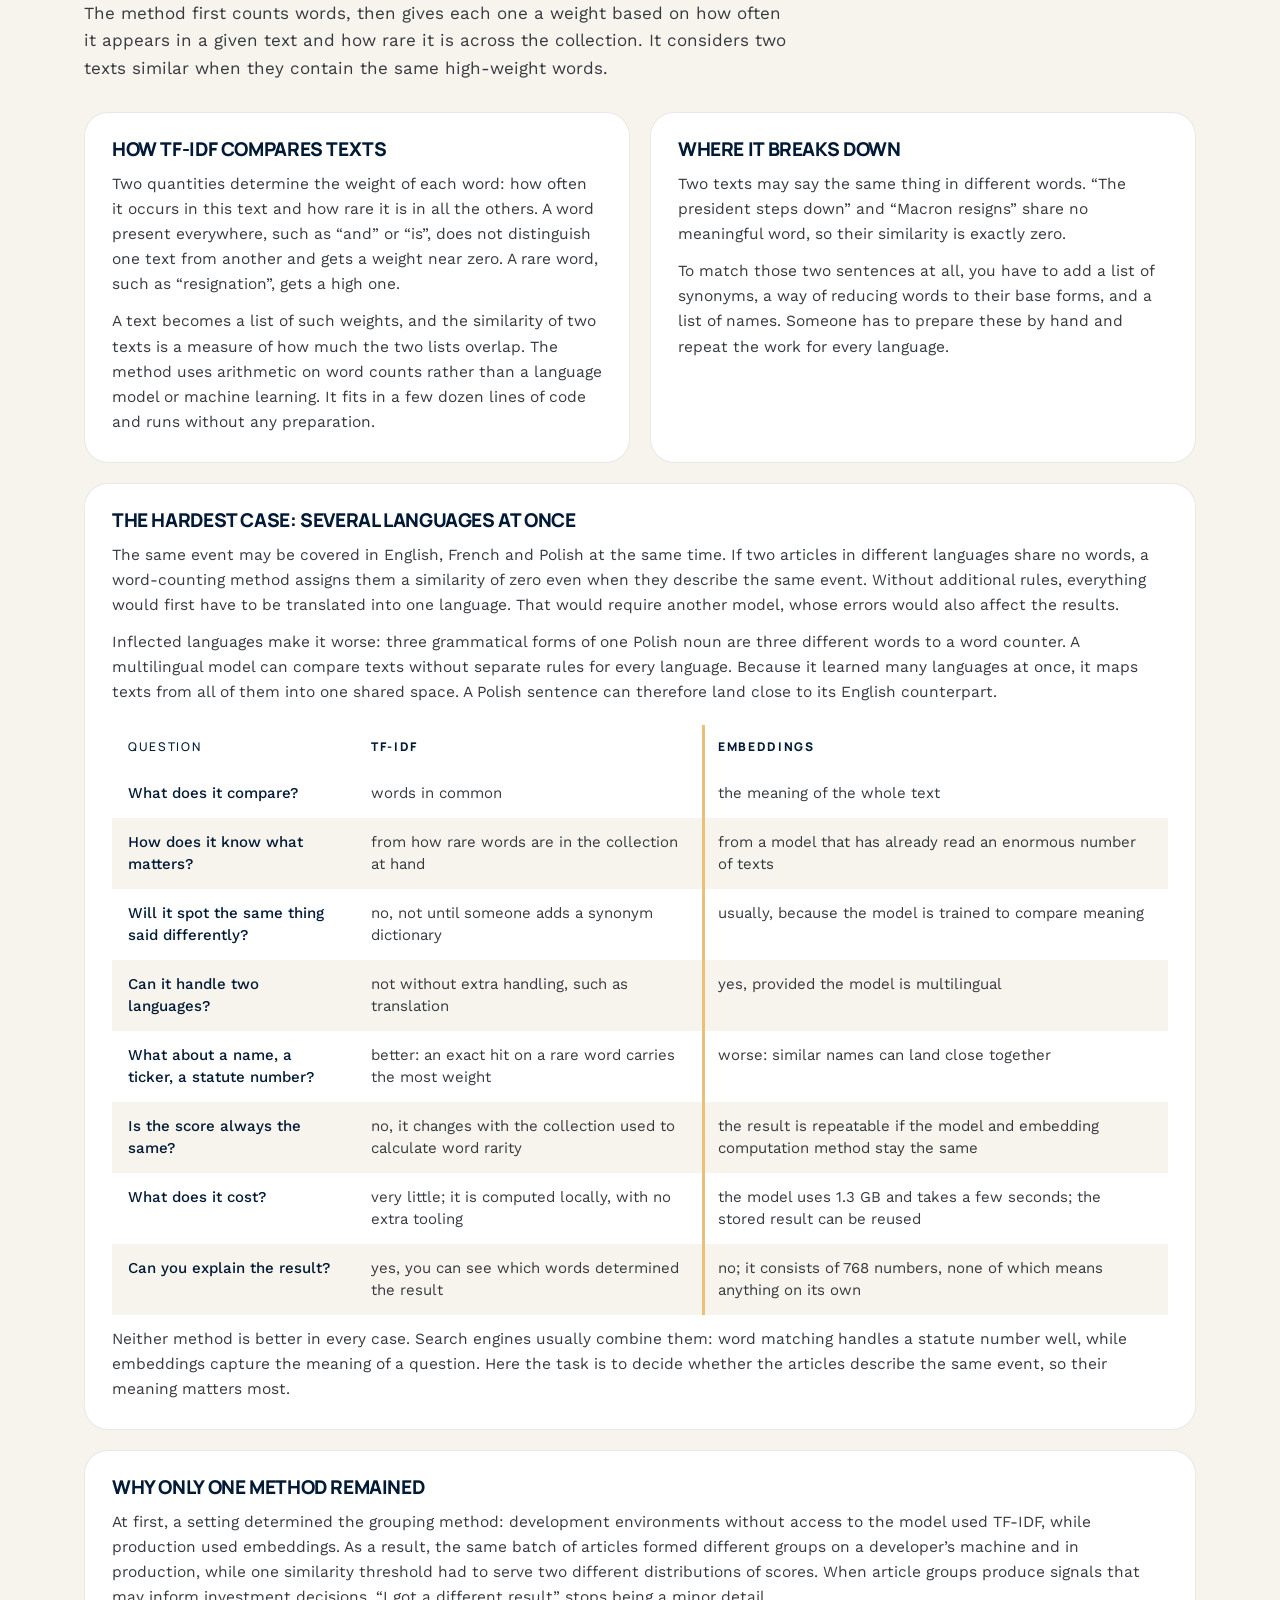
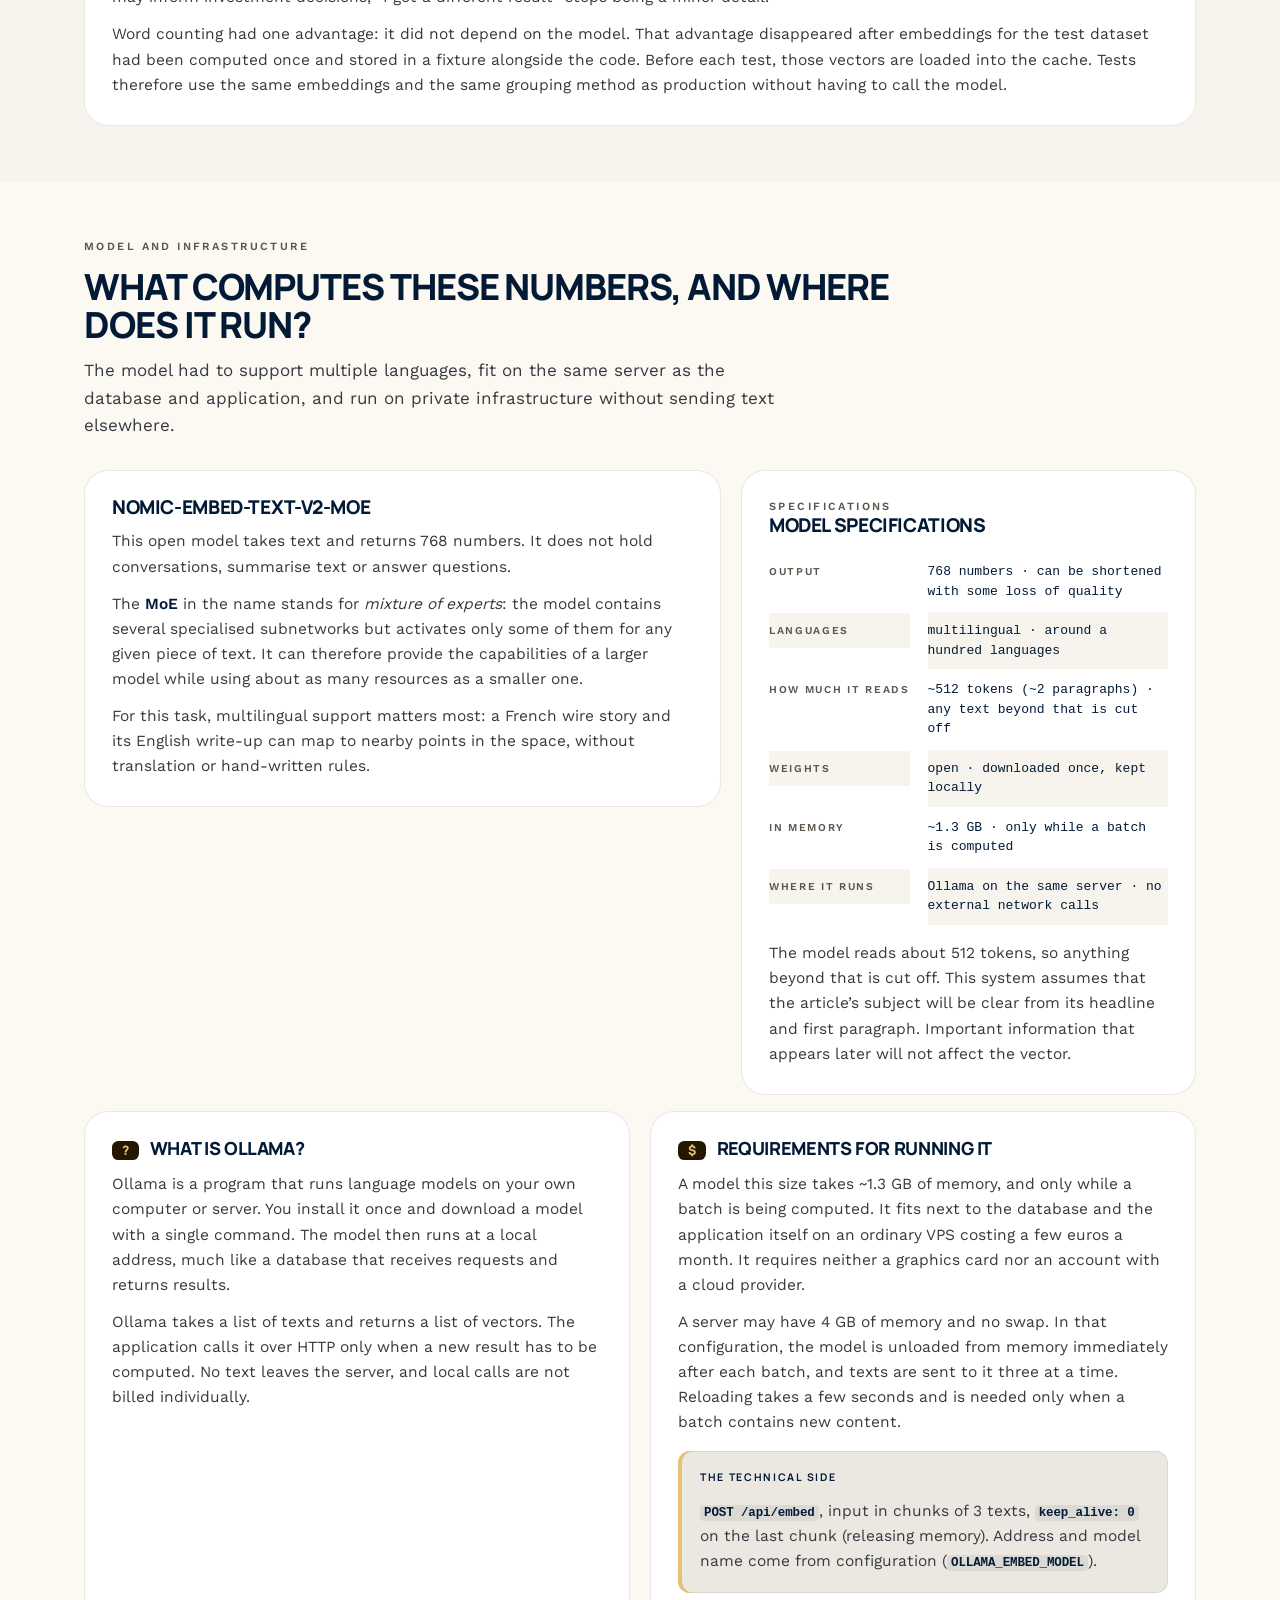
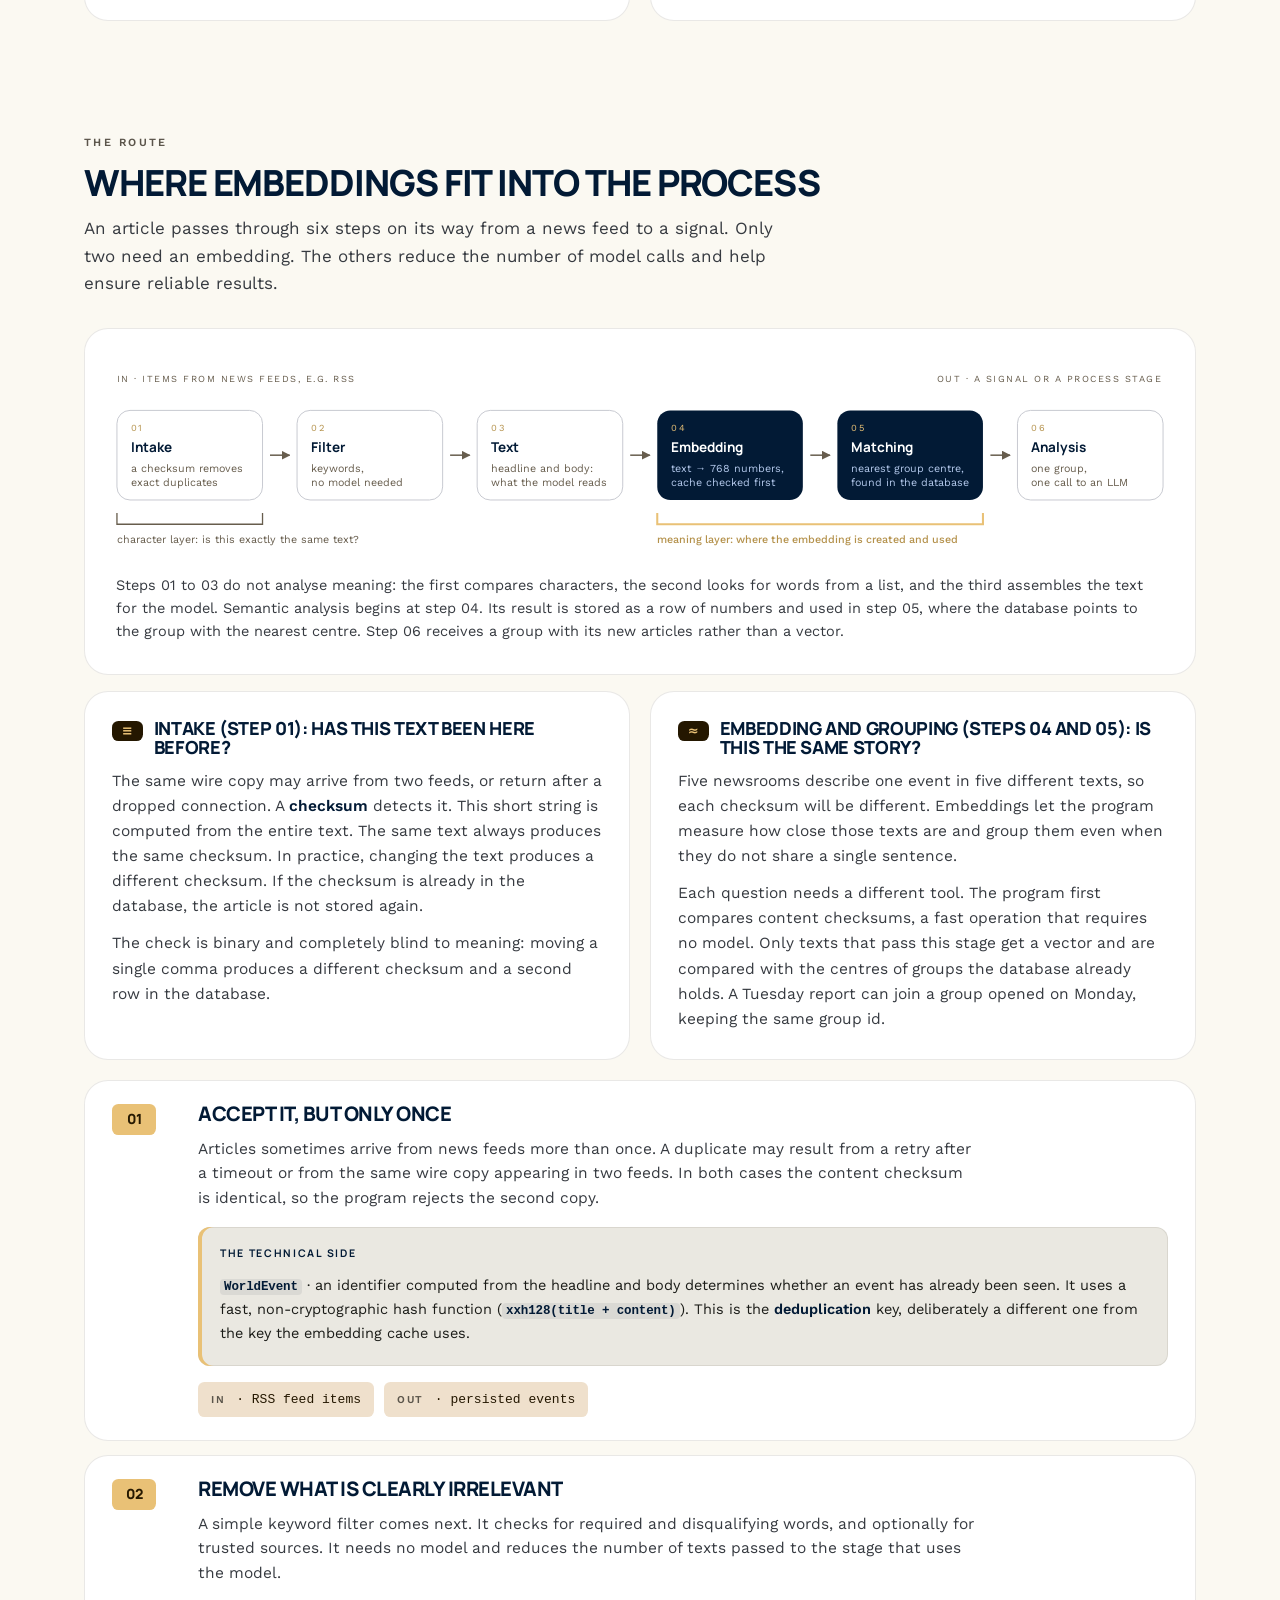
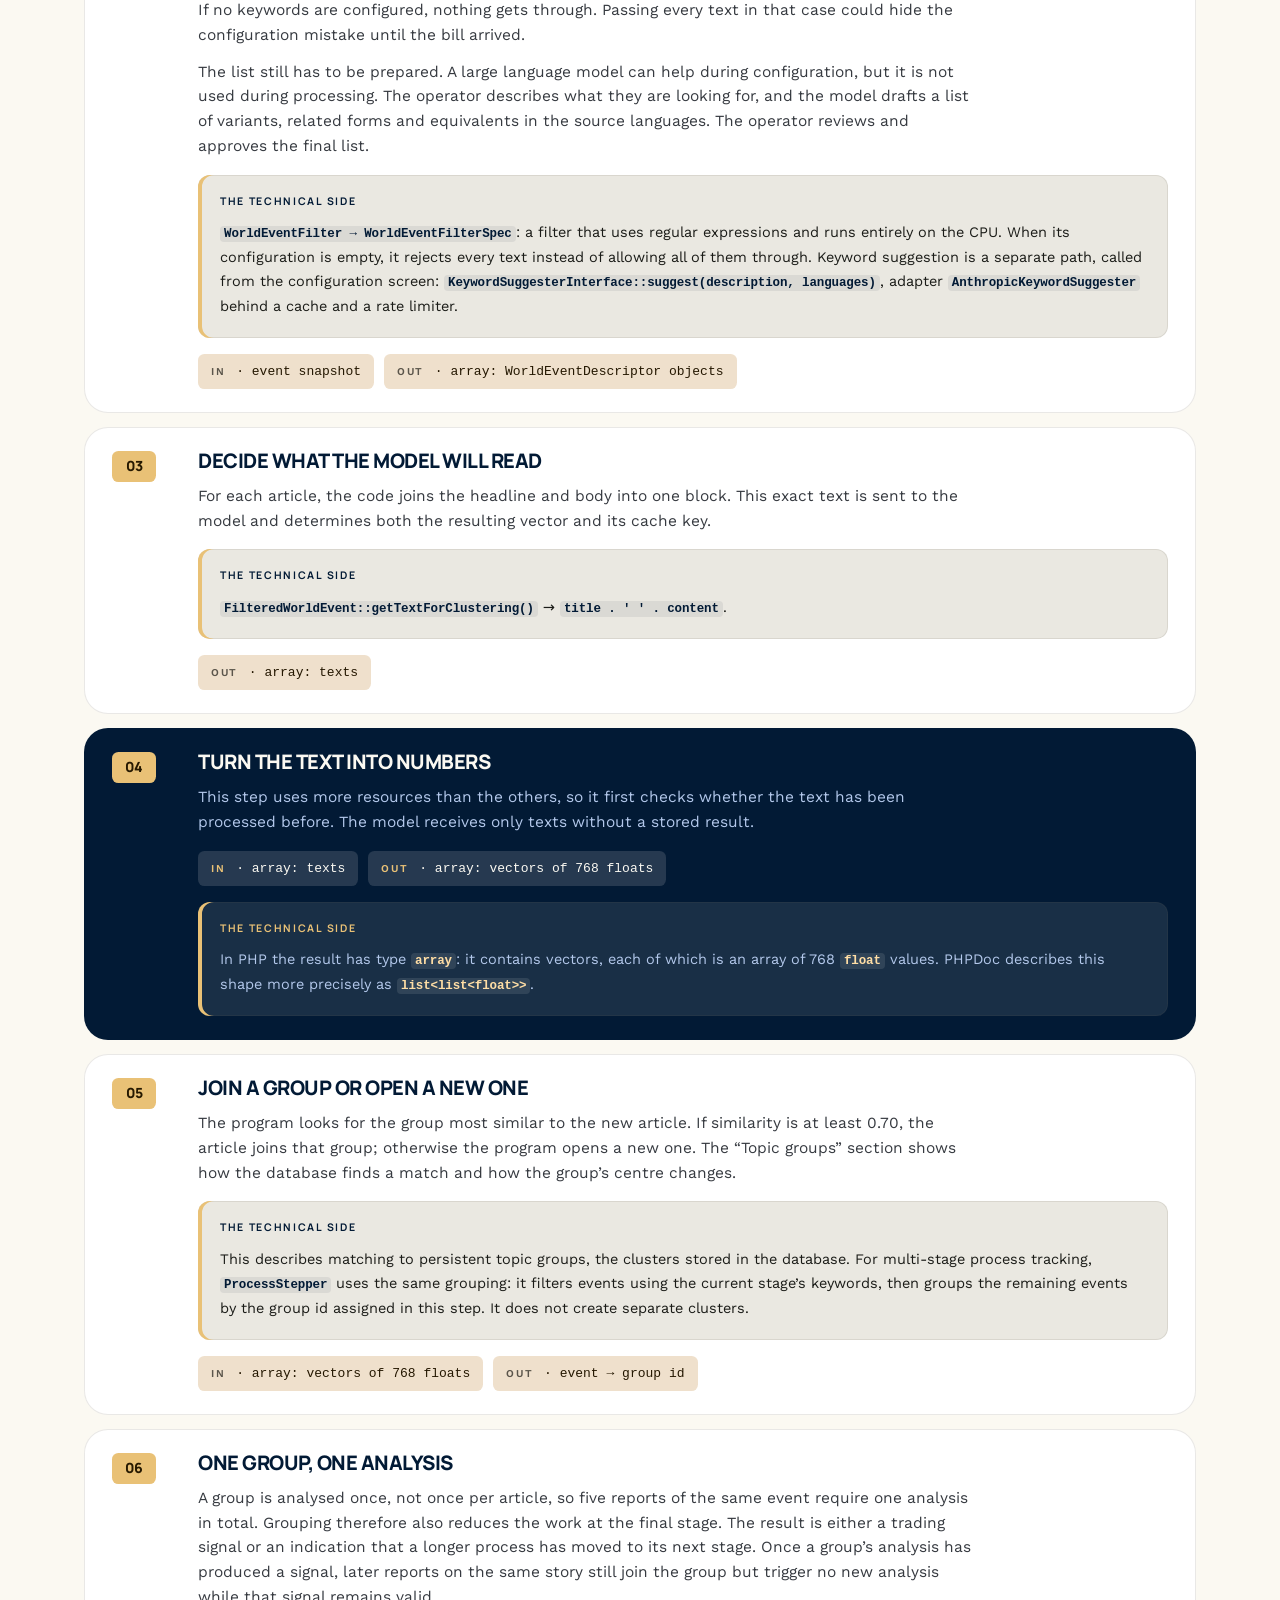
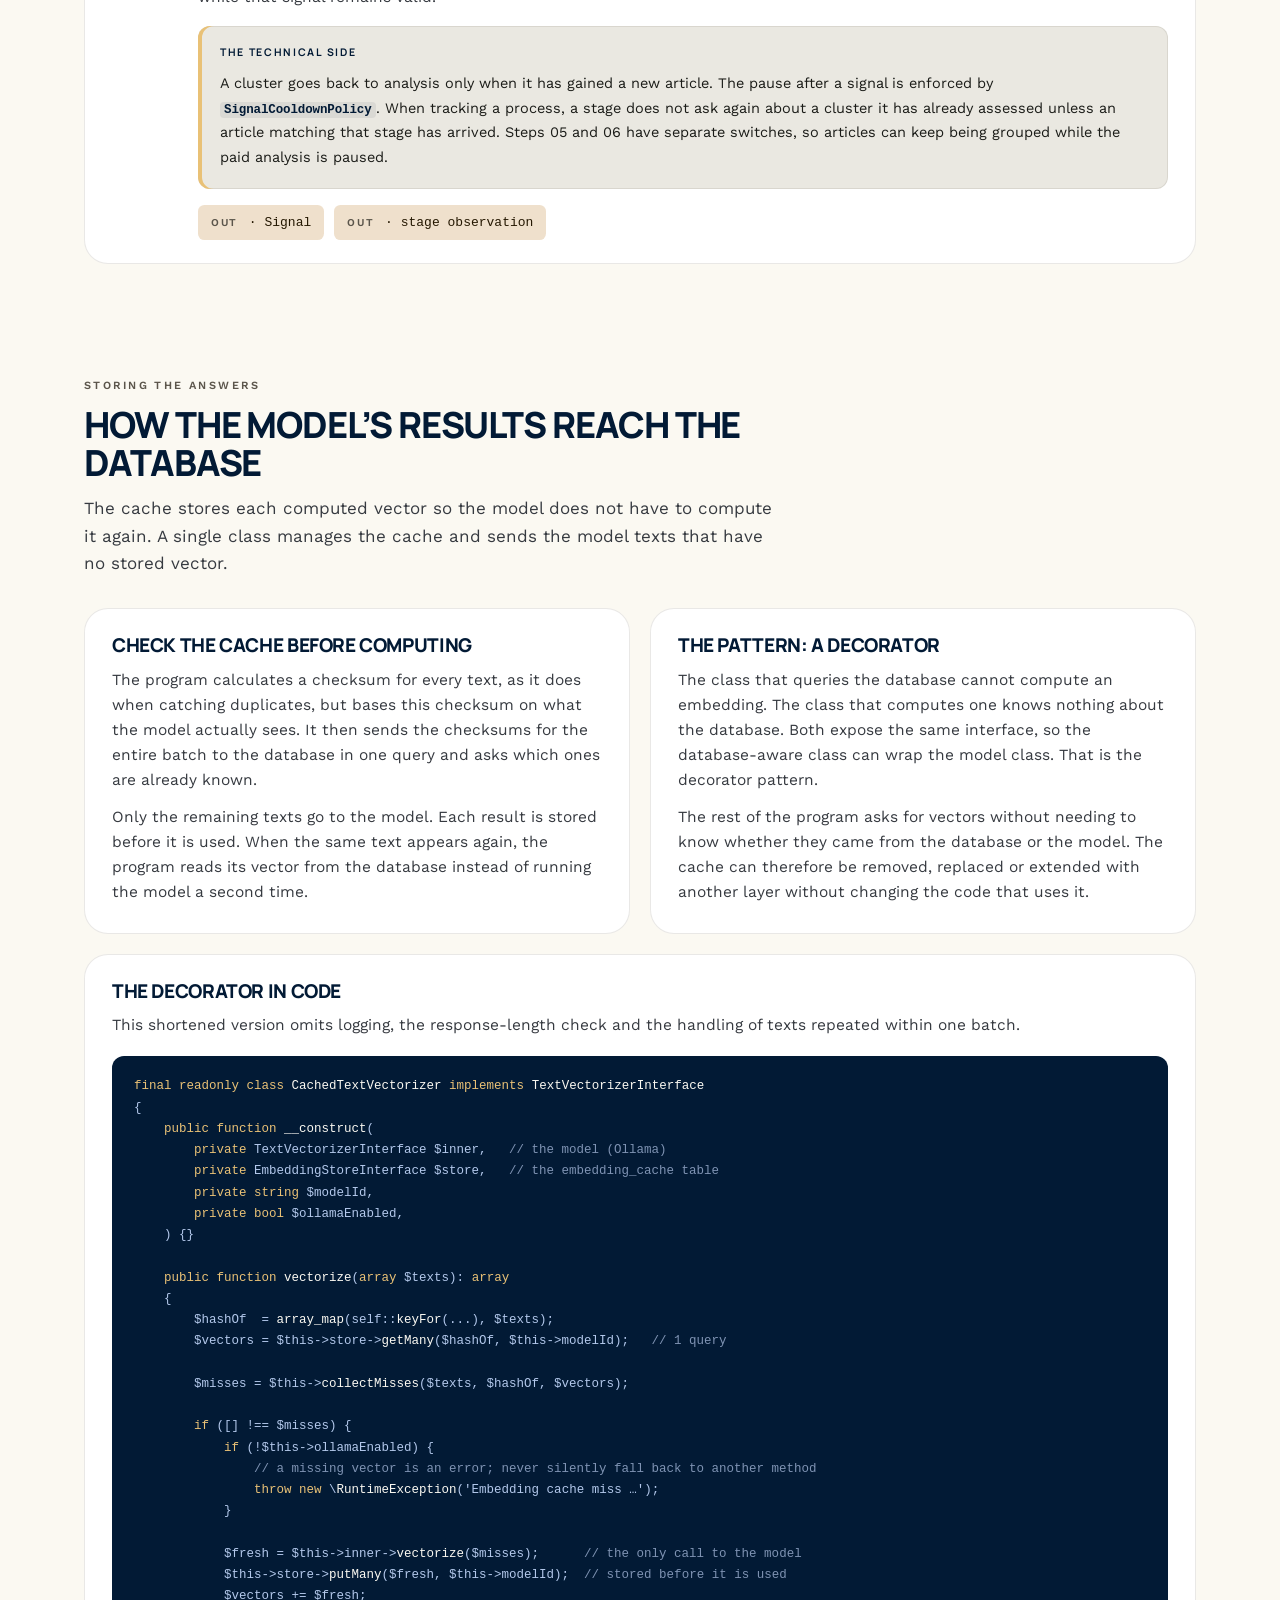
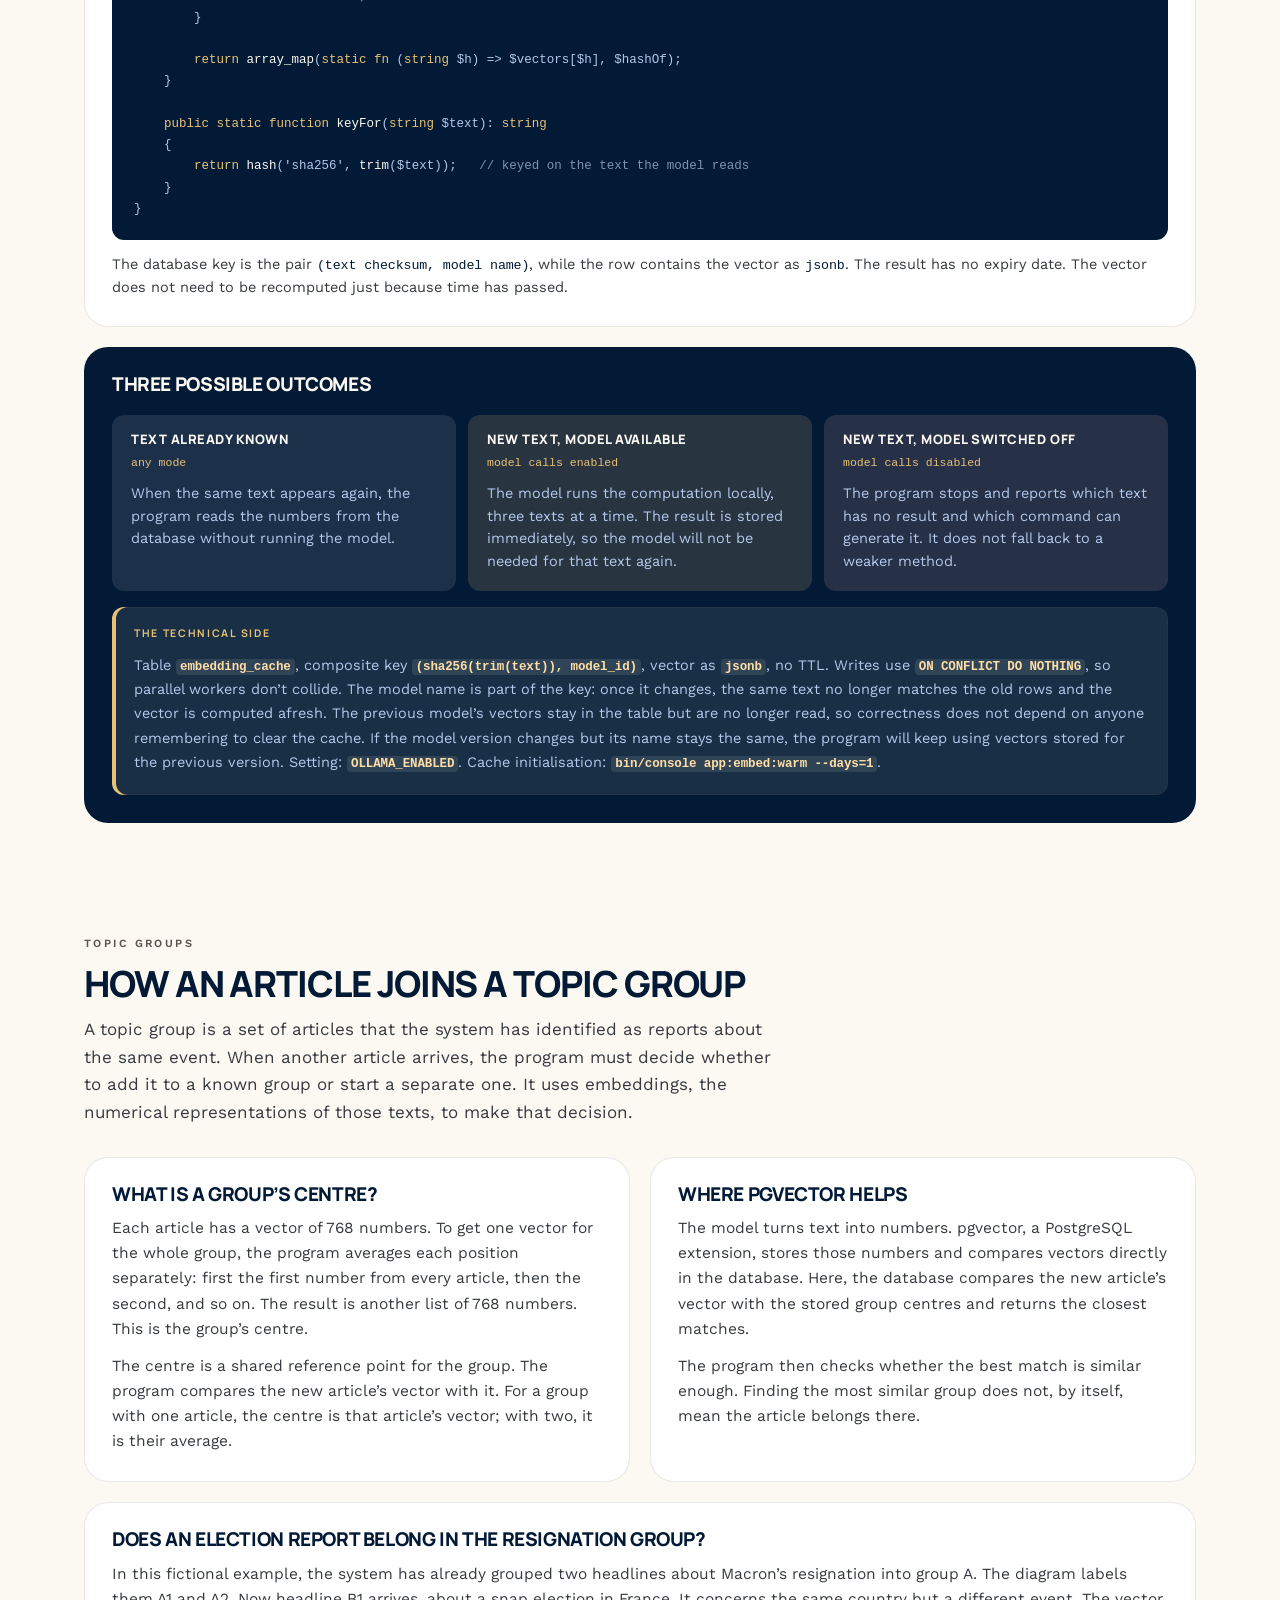
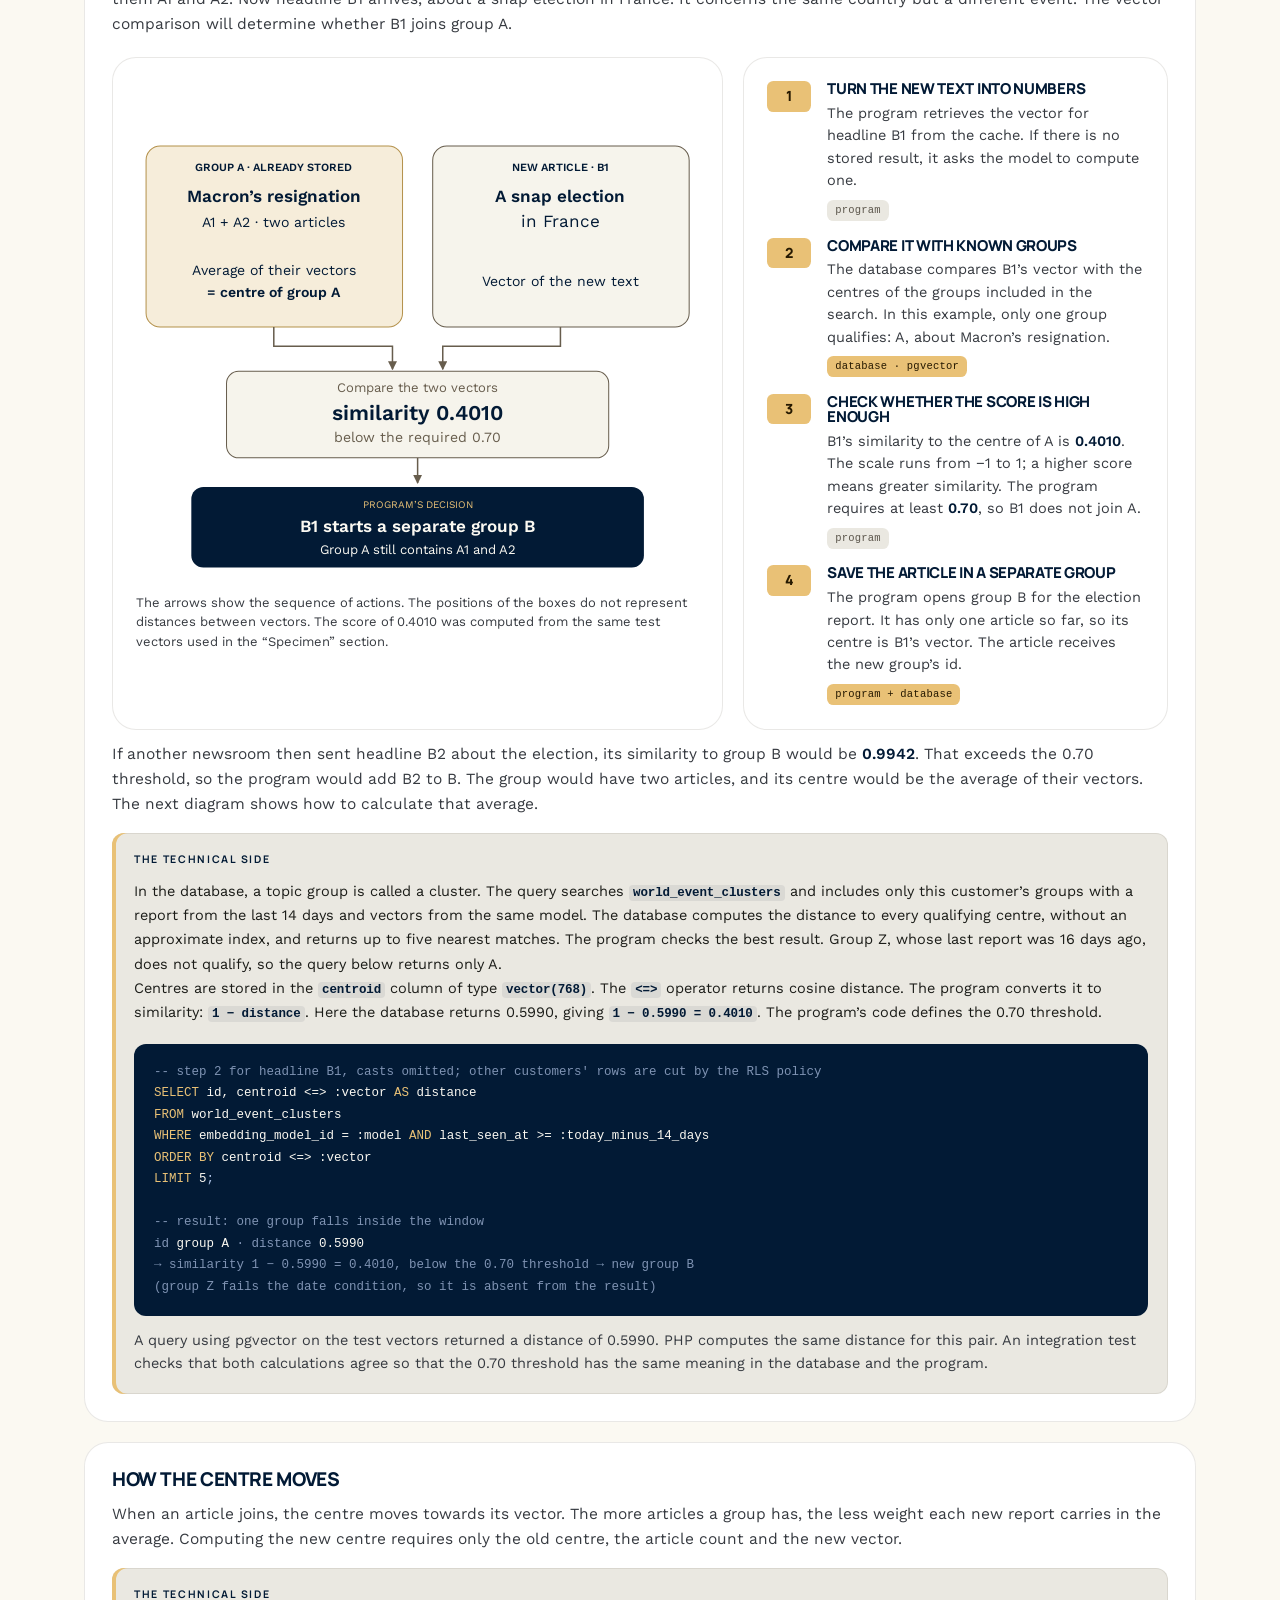
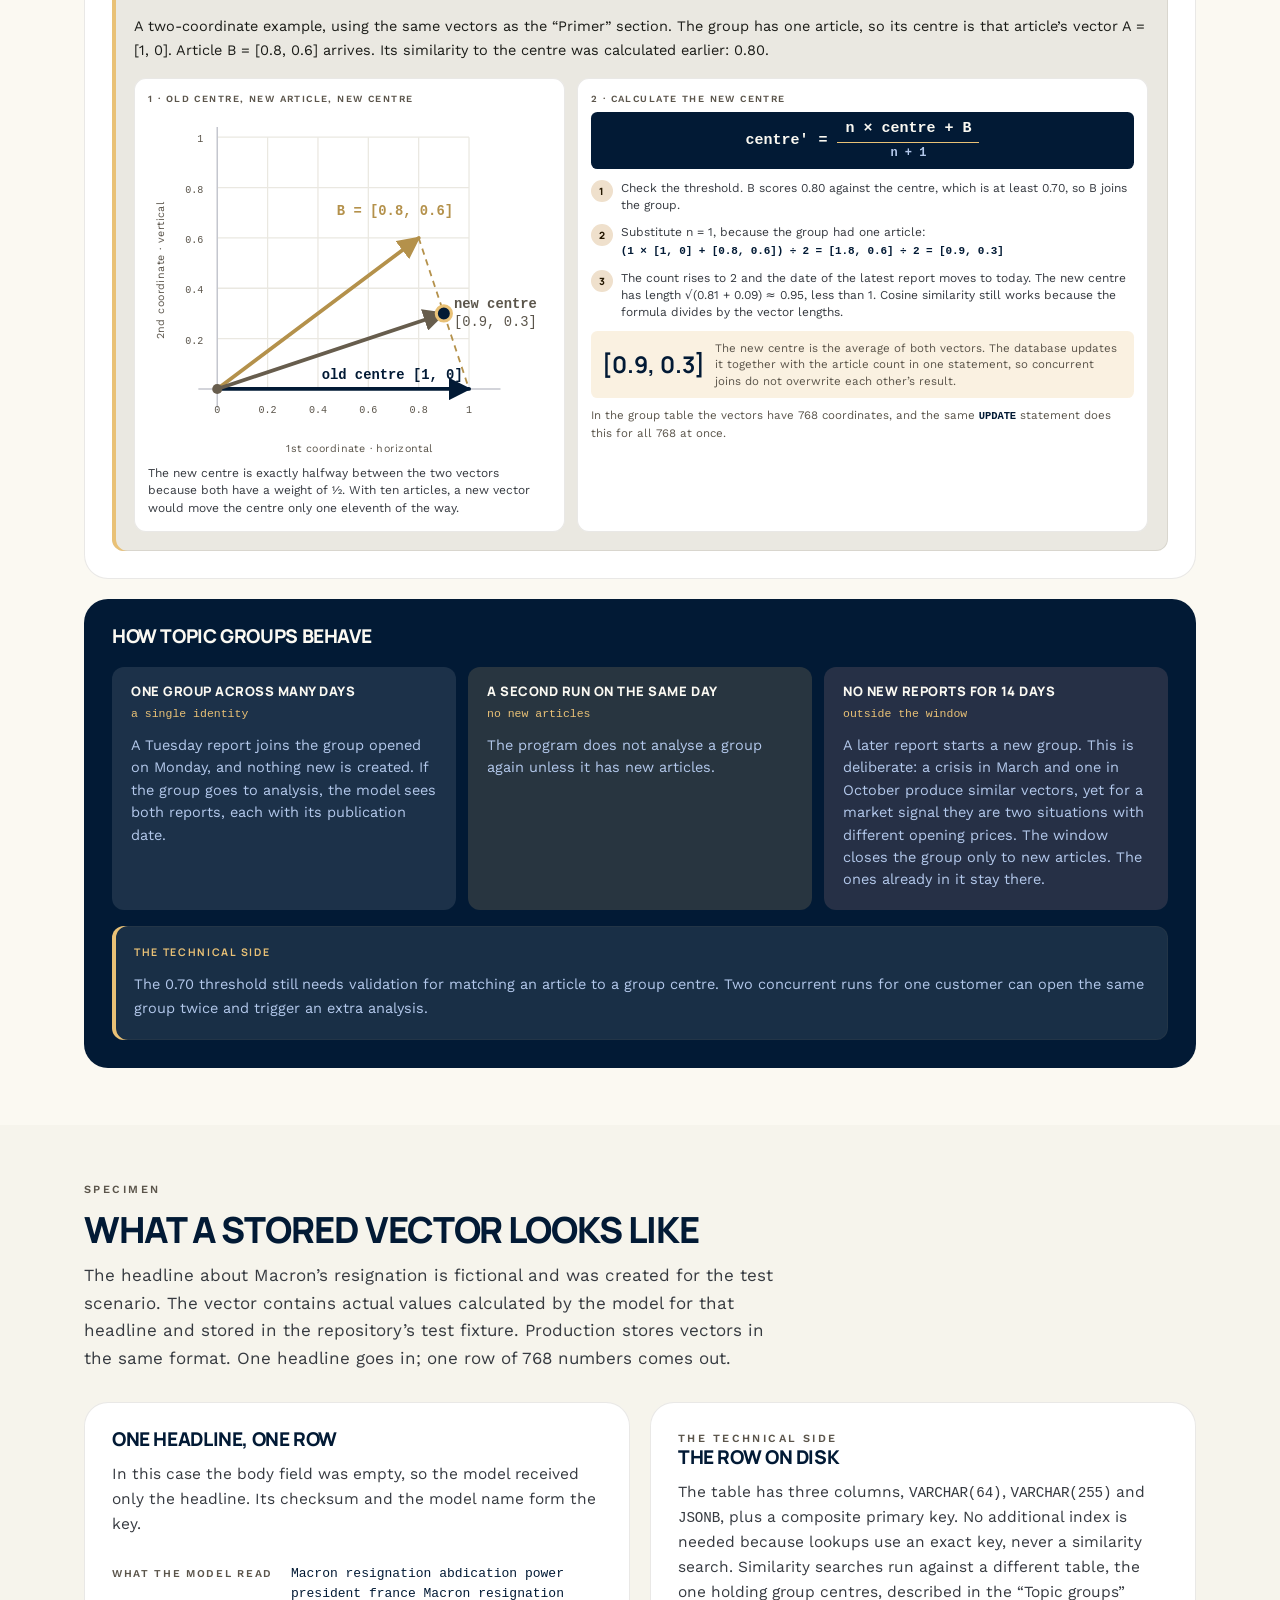
==== commit 4c15a37b: "minor fixes - clarifications in the text, regenerated files - pdf, png" ====
--- a/embeddings-explained-en.html
+++ b/embeddings-explained-en.html
@@ -21,7 +21,7 @@
 <meta property="og:title" content="Five newsrooms, one story">
 <meta property="og:description" content="What an embedding is, and how a system merges five different news reports into one story. Includes similarity scores computed by the model and explains its limits.">
 <meta property="og:url" content="https://przemyslaw-naruszewicz.github.io/embeddings-explained/embeddings-explained-en.html">
-<meta property="og:image" content="https://przemyslaw-naruszewicz.github.io/embeddings-explained/og/og-en-v2.png">
+<meta property="og:image" content="https://przemyslaw-naruszewicz.github.io/embeddings-explained/og/og-en-v3.png">
 <meta property="og:image:type" content="image/png">
 <meta property="og:image:width" content="1200">
 <meta property="og:image:height" content="630">
@@ -95,7 +95,7 @@
         <div class="kpi">
           <div class="v">none</div>
           <div class="k">expiry date</div>
-          <div class="d">A result computed once does not change, so it never needs to be invalidated</div>
+          <div class="d">A stored vector does not need to be recomputed just because time has passed</div>
         </div>
       </div>
     </div>
@@ -143,12 +143,11 @@
           <div class="pcard">
             <div class="n">03</div>
             <div>
-              <h3>The same text always gives the same numbers</h3>
+              <h3>A computed vector can be reused</h3>
               <p>
-                Computing an embedding is deterministic: the same version of the model returns
-                exactly the same vector for the same text. The result does not depend on when
-                it is computed or on any text processed earlier.
-                Storing the result avoids repeating the calculation.
+                With the same model version and embedding computation method, the same text gives
+                a repeatable result. Storing the vector lets the program retrieve it when the text
+                appears again, without running the model again.
               </p>
             </div>
           </div>
@@ -421,12 +420,12 @@
               <tr>
                 <td>Is the score always the same?</td>
                 <td>no, it changes with the collection used to calculate word rarity</td>
-                <td>yes, the same text and model always give the same result</td>
+                <td>the result is repeatable if the model and embedding computation method stay the same</td>
               </tr>
               <tr>
                 <td>What does it cost?</td>
                 <td>very little; it is computed locally, with no extra tooling</td>
-                <td>the model uses 1.3 GB and takes a few seconds; the result is then stored permanently</td>
+                <td>the model uses 1.3 GB and takes a few seconds; the stored result can be reused</td>
               </tr>
               <tr>
                 <td>Can you explain the result?</td>
@@ -655,8 +654,9 @@
           <h3><span class="g">≡</span> Intake (step 01): has this text been here before?</h3>
           <p>
             The same wire copy may arrive from two feeds, or return after a dropped connection.
-            A <b>checksum</b> detects it. This short string is computed from the entire text: the
-            same text always produces the same checksum, while any change produces a different one.
+            A <b>checksum</b> detects it. This short string is computed from the entire text.
+            The same text always produces the same checksum. In practice, changing the text produces
+            a different checksum.
             If the checksum is already in the database, the article is not stored again.
           </p>
           <p>
@@ -892,8 +892,8 @@
 }</pre></div>
           <p class="codecap">
             The database key is the pair <code>(text checksum, model name)</code>, while the row
-            contains the vector as <code>jsonb</code>. No expiry date is needed because the value
-            does not change.
+            contains the vector as <code>jsonb</code>. The result has no expiry date. The vector does
+            not need to be recomputed just because time has passed.
           </p>
         </div>
 
@@ -927,7 +927,9 @@
             The model name is part of the key: once it changes, the same text no longer matches the
             old rows and the vector is computed afresh. The previous model’s vectors
             stay in the table but are no longer read, so correctness does not depend
-            on anyone remembering to clear the cache. Setting: <code>OLLAMA_ENABLED</code>. Cache
+            on anyone remembering to clear the cache. If the model version changes but its name
+            stays the same, the program will keep using vectors stored for the previous version.
+            Setting: <code>OLLAMA_ENABLED</code>. Cache
             initialisation: <code>bin/console app:embed:warm --days=1</code>.</p>
           </div>
         </div>
@@ -1255,7 +1257,7 @@
 <span class="s">text_hash</span> <span class="v">7319e9beaf703b2351870019ae5446cf…</span><br>
 <span class="s">model_id </span> <span class="v">nomic-embed-text-v2-moe</span><br>
 <span class="s">vector   </span> <span class="k">[</span><span class="v">0.021463, -0.003320, 0.013590, -0.022463</span><span class="c">,</span><br>
-<span class="s">         </span> <span class="c">… 763 more floats …</span><br>
+<span class="s">         </span> <span class="c">… 762 more floats …</span><br>
 <span class="s">         </span> <span class="v">-0.026217, 0.054305</span><span class="k">]</span>
           </div>
         </div>
@@ -1273,23 +1275,23 @@
           <div class="heat">
             <div class="heatrow">
               <div class="hh"><span class="nm">A1 · Macron resignation abdication power president… <span>Politico</span></span><span class="sim">reference</span></div>
-              <div class="cells"><i style="background:rgba(233,193,118,0.51)"></i><i style="background:rgba(2,26,53,0.26)"></i><i style="background:rgba(233,193,118,0.42)"></i><i style="background:rgba(2,26,53,0.52)"></i><i style="background:rgba(2,26,53,0.49)"></i><i style="background:rgba(233,193,118,0.53)"></i><i style="background:rgba(2,26,53,0.64)"></i><i style="background:rgba(233,193,118,0.50)"></i><i style="background:rgba(233,193,118,0.57)"></i><i style="background:rgba(233,193,118,0.67)"></i><i style="background:rgba(233,193,118,0.53)"></i><i style="background:rgba(233,193,118,0.46)"></i><i style="background:rgba(2,26,53,0.60)"></i><i style="background:rgba(2,26,53,0.44)"></i><i style="background:rgba(233,193,118,0.28)"></i><i style="background:rgba(233,193,118,0.63)"></i><i style="background:rgba(2,26,53,0.20)"></i><i style="background:rgba(2,26,53,0.38)"></i><i style="background:rgba(233,193,118,0.43)"></i><i style="background:rgba(233,193,118,0.70)"></i><i style="background:rgba(2,26,53,0.42)"></i><i style="background:rgba(233,193,118,0.21)"></i><i style="background:rgba(2,26,53,0.76)"></i><i style="background:rgba(2,26,53,0.68)"></i><i style="background:rgba(233,193,118,0.74)"></i><i style="background:rgba(2,26,53,0.95)"></i><i style="background:rgba(2,26,53,0.63)"></i><i style="background:rgba(233,193,118,0.50)"></i><i style="background:rgba(233,193,118,0.57)"></i><i style="background:rgba(2,26,53,0.76)"></i><i style="background:rgba(2,26,53,0.28)"></i><i style="background:rgba(2,26,53,0.73)"></i><i style="background:rgba(2,26,53,0.81)"></i><i style="background:rgba(233,193,118,0.81)"></i><i style="background:rgba(2,26,53,0.87)"></i><i style="background:rgba(233,193,118,0.51)"></i><i style="background:rgba(233,193,118,0.62)"></i><i style="background:rgba(2,26,53,0.72)"></i><i style="background:rgba(233,193,118,0.64)"></i><i style="background:rgba(233,193,118,0.29)"></i><i style="background:rgba(233,193,118,0.83)"></i><i style="background:rgba(2,26,53,0.80)"></i><i style="background:rgba(233,193,118,0.39)"></i><i style="background:rgba(233,193,118,0.52)"></i><i style="background:rgba(2,26,53,0.87)"></i><i style="background:rgba(233,193,118,0.68)"></i><i style="background:rgba(2,26,53,0.71)"></i><i style="background:rgba(233,193,118,0.84)"></i><i style="background:rgba(233,193,118,0.42)"></i><i style="background:rgba(233,193,118,0.69)"></i><i style="background:rgba(233,193,118,0.66)"></i><i style="background:rgba(233,193,118,0.66)"></i><i style="background:rgba(233,193,118,0.37)"></i><i style="background:rgba(233,193,118,0.92)"></i><i style="background:rgba(233,193,118,0.54)"></i><i style="background:rgba(2,26,53,0.36)"></i></div>
+              <div class="cells"><i style="background:rgba(233,193,118,0.19512)"></i><i style="background:rgba(2,26,53,0.03018)"></i><i style="background:rgba(233,193,118,0.12354)"></i><i style="background:rgba(2,26,53,0.20421)"></i><i style="background:rgba(2,26,53,0.17557)"></i><i style="background:rgba(233,193,118,0.21923)"></i><i style="background:rgba(2,26,53,0.34296)"></i><i style="background:rgba(233,193,118,0.18676)"></i><i style="background:rgba(233,193,118,0.26363)"></i><i style="background:rgba(233,193,118,0.38856)"></i><i style="background:rgba(233,193,118,0.22179)"></i><i style="background:rgba(233,193,118,0.15207)"></i><i style="background:rgba(2,26,53,0.28932)"></i><i style="background:rgba(2,26,53,0.13374)"></i><i style="background:rgba(233,193,118,0.03634)"></i><i style="background:rgba(233,193,118,0.32632)"></i><i style="background:rgba(2,26,53,0.01141)"></i><i style="background:rgba(2,26,53,0.09056)"></i><i style="background:rgba(233,193,118,0.13053)"></i><i style="background:rgba(233,193,118,0.42487)"></i><i style="background:rgba(2,26,53,0.12052)"></i><i style="background:rgba(233,193,118,0.01328)"></i><i style="background:rgba(2,26,53,0.52024)"></i><i style="background:rgba(2,26,53,0.40099)"></i><i style="background:rgba(233,193,118,0.48099)"></i><i style="background:rgba(2,26,53,0.85222)"></i><i style="background:rgba(2,26,53,0.33308)"></i><i style="background:rgba(233,193,118,0.18767)"></i><i style="background:rgba(233,193,118,0.25664)"></i><i style="background:rgba(2,26,53,0.51610)"></i><i style="background:rgba(2,26,53,0.03645)"></i><i style="background:rgba(2,26,53,0.46078)"></i><i style="background:rgba(2,26,53,0.58916)"></i><i style="background:rgba(233,193,118,0.59243)"></i><i style="background:rgba(2,26,53,0.69710)"></i><i style="background:rgba(233,193,118,0.20193)"></i><i style="background:rgba(233,193,118,0.31505)"></i><i style="background:rgba(2,26,53,0.44695)"></i><i style="background:rgba(233,193,118,0.34021)"></i><i style="background:rgba(233,193,118,0.04285)"></i><i style="background:rgba(233,193,118,0.63244)"></i><i style="background:rgba(2,26,53,0.57766)"></i><i style="background:rgba(233,193,118,0.09922)"></i><i style="background:rgba(233,193,118,0.20578)"></i><i style="background:rgba(2,26,53,0.69092)"></i><i style="background:rgba(233,193,118,0.39718)"></i><i style="background:rgba(2,26,53,0.44348)"></i><i style="background:rgba(233,193,118,0.64891)"></i><i style="background:rgba(233,193,118,0.11849)"></i><i style="background:rgba(233,193,118,0.41025)"></i><i style="background:rgba(233,193,118,0.37316)"></i><i style="background:rgba(233,193,118,0.36533)"></i><i style="background:rgba(233,193,118,0.08349)"></i><i style="background:rgba(233,193,118,0.78231)"></i><i style="background:rgba(233,193,118,0.22861)"></i><i style="background:rgba(2,26,53,0.07669)"></i></div>
             </div>
             <div class="heatrow">
               <div class="hh"><span class="nm">A2 · Macron resignation president abdication power… <span>France 24</span></span><span class="sim">cosine 0.9933 → same story</span></div>
-              <div class="cells"><i style="background:rgba(233,193,118,0.51)"></i><i style="background:rgba(2,26,53,0.33)"></i><i style="background:rgba(233,193,118,0.41)"></i><i style="background:rgba(2,26,53,0.56)"></i><i style="background:rgba(2,26,53,0.41)"></i><i style="background:rgba(233,193,118,0.46)"></i><i style="background:rgba(2,26,53,0.64)"></i><i style="background:rgba(233,193,118,0.50)"></i><i style="background:rgba(233,193,118,0.54)"></i><i style="background:rgba(233,193,118,0.68)"></i><i style="background:rgba(233,193,118,0.53)"></i><i style="background:rgba(233,193,118,0.46)"></i><i style="background:rgba(2,26,53,0.59)"></i><i style="background:rgba(2,26,53,0.44)"></i><i style="background:rgba(233,193,118,0.35)"></i><i style="background:rgba(233,193,118,0.65)"></i><i style="background:rgba(2,26,53,0.32)"></i><i style="background:rgba(2,26,53,0.46)"></i><i style="background:rgba(233,193,118,0.46)"></i><i style="background:rgba(233,193,118,0.66)"></i><i style="background:rgba(2,26,53,0.42)"></i><i style="background:rgba(2,26,53,0.20)"></i><i style="background:rgba(2,26,53,0.76)"></i><i style="background:rgba(2,26,53,0.74)"></i><i style="background:rgba(233,193,118,0.72)"></i><i style="background:rgba(2,26,53,0.97)"></i><i style="background:rgba(2,26,53,0.65)"></i><i style="background:rgba(233,193,118,0.47)"></i><i style="background:rgba(233,193,118,0.55)"></i><i style="background:rgba(2,26,53,0.73)"></i><i style="background:rgba(2,26,53,0.21)"></i><i style="background:rgba(2,26,53,0.73)"></i><i style="background:rgba(2,26,53,0.84)"></i><i style="background:rgba(233,193,118,0.82)"></i><i style="background:rgba(2,26,53,0.87)"></i><i style="background:rgba(233,193,118,0.50)"></i><i style="background:rgba(233,193,118,0.62)"></i><i style="background:rgba(2,26,53,0.68)"></i><i style="background:rgba(233,193,118,0.67)"></i><i style="background:rgba(233,193,118,0.37)"></i><i style="background:rgba(233,193,118,0.83)"></i><i style="background:rgba(2,26,53,0.79)"></i><i style="background:rgba(233,193,118,0.34)"></i><i style="background:rgba(233,193,118,0.53)"></i><i style="background:rgba(2,26,53,0.83)"></i><i style="background:rgba(233,193,118,0.67)"></i><i style="background:rgba(2,26,53,0.65)"></i><i style="background:rgba(233,193,118,0.83)"></i><i style="background:rgba(233,193,118,0.49)"></i><i style="background:rgba(233,193,118,0.66)"></i><i style="background:rgba(233,193,118,0.67)"></i><i style="background:rgba(233,193,118,0.63)"></i><i style="background:rgba(233,193,118,0.44)"></i><i style="background:rgba(233,193,118,0.90)"></i><i style="background:rgba(233,193,118,0.55)"></i><i style="background:rgba(2,26,53,0.33)"></i></div>
+              <div class="cells"><i style="background:rgba(233,193,118,0.19741)"></i><i style="background:rgba(2,26,53,0.06240)"></i><i style="background:rgba(233,193,118,0.11367)"></i><i style="background:rgba(2,26,53,0.24640)"></i><i style="background:rgba(2,26,53,0.11317)"></i><i style="background:rgba(233,193,118,0.15149)"></i><i style="background:rgba(2,26,53,0.34828)"></i><i style="background:rgba(233,193,118,0.18919)"></i><i style="background:rgba(233,193,118,0.23212)"></i><i style="background:rgba(233,193,118,0.40100)"></i><i style="background:rgba(233,193,118,0.21791)"></i><i style="background:rgba(233,193,118,0.15301)"></i><i style="background:rgba(2,26,53,0.28468)"></i><i style="background:rgba(2,26,53,0.13828)"></i><i style="background:rgba(233,193,118,0.07488)"></i><i style="background:rgba(233,193,118,0.35151)"></i><i style="background:rgba(2,26,53,0.05537)"></i><i style="background:rgba(2,26,53,0.15270)"></i><i style="background:rgba(233,193,118,0.14852)"></i><i style="background:rgba(233,193,118,0.37367)"></i><i style="background:rgba(2,26,53,0.11926)"></i><i style="background:rgba(2,26,53,0.01098)"></i><i style="background:rgba(2,26,53,0.51380)"></i><i style="background:rgba(2,26,53,0.47498)"></i><i style="background:rgba(233,193,118,0.44778)"></i><i style="background:rgba(2,26,53,0.89243)"></i><i style="background:rgba(2,26,53,0.35829)"></i><i style="background:rgba(233,193,118,0.16164)"></i><i style="background:rgba(233,193,118,0.23327)"></i><i style="background:rgba(2,26,53,0.46401)"></i><i style="background:rgba(2,26,53,0.01387)"></i><i style="background:rgba(2,26,53,0.46646)"></i><i style="background:rgba(2,26,53,0.64203)"></i><i style="background:rgba(233,193,118,0.61423)"></i><i style="background:rgba(2,26,53,0.70390)"></i><i style="background:rgba(233,193,118,0.18374)"></i><i style="background:rgba(233,193,118,0.31789)"></i><i style="background:rgba(2,26,53,0.40200)"></i><i style="background:rgba(233,193,118,0.38262)"></i><i style="background:rgba(233,193,118,0.08767)"></i><i style="background:rgba(233,193,118,0.63170)"></i><i style="background:rgba(2,26,53,0.55588)"></i><i style="background:rgba(233,193,118,0.06995)"></i><i style="background:rgba(233,193,118,0.21917)"></i><i style="background:rgba(2,26,53,0.61990)"></i><i style="background:rgba(233,193,118,0.38464)"></i><i style="background:rgba(2,26,53,0.35379)"></i><i style="background:rgba(233,193,118,0.62580)"></i><i style="background:rgba(233,193,118,0.17607)"></i><i style="background:rgba(233,193,118,0.36288)"></i><i style="background:rgba(233,193,118,0.38131)"></i><i style="background:rgba(233,193,118,0.33592)"></i><i style="background:rgba(233,193,118,0.13506)"></i><i style="background:rgba(233,193,118,0.76221)"></i><i style="background:rgba(233,193,118,0.23479)"></i><i style="background:rgba(2,26,53,0.06300)"></i></div>
             </div>
             <div class="heatrow">
               <div class="hh"><span class="nm">B1 · France snap election parliament dissolved… <span>Euronews</span></span><span class="sim">cosine 0.3872 → different story</span></div>
-              <div class="cells"><i style="background:rgba(233,193,118,0.69)"></i><i style="background:rgba(233,193,118,0.50)"></i><i style="background:rgba(233,193,118,0.71)"></i><i style="background:rgba(2,26,53,0.43)"></i><i style="background:rgba(2,26,53,0.52)"></i><i style="background:rgba(233,193,118,0.47)"></i><i style="background:rgba(2,26,53,0.70)"></i><i style="background:rgba(233,193,118,0.56)"></i><i style="background:rgba(2,26,53,0.40)"></i><i style="background:rgba(233,193,118,0.81)"></i><i style="background:rgba(233,193,118,0.52)"></i><i style="background:rgba(2,26,53,0.74)"></i><i style="background:rgba(2,26,53,0.33)"></i><i style="background:rgba(233,193,118,0.36)"></i><i style="background:rgba(233,193,118,0.70)"></i><i style="background:rgba(233,193,118,0.67)"></i><i style="background:rgba(233,193,118,0.39)"></i><i style="background:rgba(2,26,53,0.92)"></i><i style="background:rgba(233,193,118,0.68)"></i><i style="background:rgba(233,193,118,0.51)"></i><i style="background:rgba(2,26,53,0.67)"></i><i style="background:rgba(2,26,53,0.38)"></i><i style="background:rgba(233,193,118,0.43)"></i><i style="background:rgba(2,26,53,0.86)"></i><i style="background:rgba(233,193,118,0.38)"></i><i style="background:rgba(2,26,53,0.70)"></i><i style="background:rgba(2,26,53,0.72)"></i><i style="background:rgba(2,26,53,0.21)"></i><i style="background:rgba(233,193,118,0.53)"></i><i style="background:rgba(2,26,53,0.58)"></i><i style="background:rgba(2,26,53,0.55)"></i><i style="background:rgba(233,193,118,0.51)"></i><i style="background:rgba(2,26,53,0.48)"></i><i style="background:rgba(233,193,118,0.64)"></i><i style="background:rgba(2,26,53,0.44)"></i><i style="background:rgba(2,26,53,0.33)"></i><i style="background:rgba(233,193,118,0.49)"></i><i style="background:rgba(2,26,53,0.39)"></i><i style="background:rgba(233,193,118,0.42)"></i><i style="background:rgba(233,193,118,0.84)"></i><i style="background:rgba(233,193,118,0.56)"></i><i style="background:rgba(2,26,53,0.32)"></i><i style="background:rgba(233,193,118,0.63)"></i><i style="background:rgba(233,193,118,0.53)"></i><i style="background:rgba(2,26,53,0.65)"></i><i style="background:rgba(233,193,118,0.50)"></i><i style="background:rgba(233,193,118,0.43)"></i><i style="background:rgba(233,193,118,0.66)"></i><i style="background:rgba(233,193,118,0.49)"></i><i style="background:rgba(233,193,118,0.57)"></i><i style="background:rgba(2,26,53,0.72)"></i><i style="background:rgba(2,26,53,0.40)"></i><i style="background:rgba(233,193,118,0.34)"></i><i style="background:rgba(233,193,118,0.36)"></i><i style="background:rgba(2,26,53,0.23)"></i><i style="background:rgba(2,26,53,0.56)"></i></div>
+              <div class="cells"><i style="background:rgba(233,193,118,0.41609)"></i><i style="background:rgba(233,193,118,0.18554)"></i><i style="background:rgba(233,193,118,0.43162)"></i><i style="background:rgba(2,26,53,0.12487)"></i><i style="background:rgba(2,26,53,0.20419)"></i><i style="background:rgba(233,193,118,0.15995)"></i><i style="background:rgba(2,26,53,0.42872)"></i><i style="background:rgba(233,193,118,0.24954)"></i><i style="background:rgba(2,26,53,0.10943)"></i><i style="background:rgba(233,193,118,0.59975)"></i><i style="background:rgba(233,193,118,0.20836)"></i><i style="background:rgba(2,26,53,0.48029)"></i><i style="background:rgba(2,26,53,0.06205)"></i><i style="background:rgba(233,193,118,0.08117)"></i><i style="background:rgba(233,193,118,0.42839)"></i><i style="background:rgba(233,193,118,0.37889)"></i><i style="background:rgba(233,193,118,0.09892)"></i><i style="background:rgba(2,26,53,0.78591)"></i><i style="background:rgba(233,193,118,0.40174)"></i><i style="background:rgba(233,193,118,0.19442)"></i><i style="background:rgba(2,26,53,0.37994)"></i><i style="background:rgba(2,26,53,0.09176)"></i><i style="background:rgba(233,193,118,0.12720)"></i><i style="background:rgba(2,26,53,0.68852)"></i><i style="background:rgba(233,193,118,0.09351)"></i><i style="background:rgba(2,26,53,0.42895)"></i><i style="background:rgba(2,26,53,0.45117)"></i><i style="background:rgba(2,26,53,0.01319)"></i><i style="background:rgba(233,193,118,0.21491)"></i><i style="background:rgba(2,26,53,0.26943)"></i><i style="background:rgba(2,26,53,0.23695)"></i><i style="background:rgba(233,193,118,0.19497)"></i><i style="background:rgba(2,26,53,0.17366)"></i><i style="background:rgba(233,193,118,0.34366)"></i><i style="background:rgba(2,26,53,0.13460)"></i><i style="background:rgba(2,26,53,0.06456)"></i><i style="background:rgba(233,193,118,0.17950)"></i><i style="background:rgba(2,26,53,0.09750)"></i><i style="background:rgba(233,193,118,0.11831)"></i><i style="background:rgba(233,193,118,0.64636)"></i><i style="background:rgba(233,193,118,0.25112)"></i><i style="background:rgba(2,26,53,0.05808)"></i><i style="background:rgba(233,193,118,0.33491)"></i><i style="background:rgba(233,193,118,0.21295)"></i><i style="background:rgba(2,26,53,0.34999)"></i><i style="background:rgba(233,193,118,0.19159)"></i><i style="background:rgba(233,193,118,0.12514)"></i><i style="background:rgba(233,193,118,0.36706)"></i><i style="background:rgba(233,193,118,0.17504)"></i><i style="background:rgba(233,193,118,0.25633)"></i><i style="background:rgba(2,26,53,0.45741)"></i><i style="background:rgba(2,26,53,0.10528)"></i><i style="background:rgba(233,193,118,0.06664)"></i><i style="background:rgba(233,193,118,0.07888)"></i><i style="background:rgba(2,26,53,0.01899)"></i><i style="background:rgba(2,26,53,0.24422)"></i></div>
             </div>
             <div class="heatrow">
               <div class="hh"><span class="nm">U1 · Japan earthquake triggers tsunami warning… <span>NHK</span></span><span class="sim">cosine 0.1278 → unrelated</span></div>
-              <div class="cells"><i style="background:rgba(233,193,118,0.22)"></i><i style="background:rgba(233,193,118,0.94)"></i><i style="background:rgba(233,193,118,0.54)"></i><i style="background:rgba(2,26,53,0.28)"></i><i style="background:rgba(233,193,118,0.59)"></i><i style="background:rgba(2,26,53,0.41)"></i><i style="background:rgba(2,26,53,0.40)"></i><i style="background:rgba(233,193,118,0.60)"></i><i style="background:rgba(2,26,53,0.54)"></i><i style="background:rgba(233,193,118,0.88)"></i><i style="background:rgba(233,193,118,0.60)"></i><i style="background:rgba(2,26,53,0.58)"></i><i style="background:rgba(2,26,53,0.56)"></i><i style="background:rgba(233,193,118,0.49)"></i><i style="background:rgba(2,26,53,0.68)"></i><i style="background:rgba(233,193,118,0.55)"></i><i style="background:rgba(2,26,53,0.54)"></i><i style="background:rgba(233,193,118,0.46)"></i><i style="background:rgba(233,193,118,0.45)"></i><i style="background:rgba(233,193,118,0.39)"></i><i style="background:rgba(233,193,118,0.70)"></i><i style="background:rgba(233,193,118,0.51)"></i><i style="background:rgba(2,26,53,0.48)"></i><i style="background:rgba(2,26,53,0.60)"></i><i style="background:rgba(2,26,53,0.47)"></i><i style="background:rgba(2,26,53,0.38)"></i><i style="background:rgba(2,26,53,0.41)"></i><i style="background:rgba(2,26,53,0.69)"></i><i style="background:rgba(233,193,118,0.32)"></i><i style="background:rgba(2,26,53,0.51)"></i><i style="background:rgba(2,26,53,0.37)"></i><i style="background:rgba(233,193,118,0.87)"></i><i style="background:rgba(2,26,53,0.33)"></i><i style="background:rgba(233,193,118,0.71)"></i><i style="background:rgba(233,193,118,0.36)"></i><i style="background:rgba(233,193,118,0.46)"></i><i style="background:rgba(2,26,53,1.00)"></i><i style="background:rgba(2,26,53,0.55)"></i><i style="background:rgba(233,193,118,0.55)"></i><i style="background:rgba(2,26,53,0.58)"></i><i style="background:rgba(233,193,118,0.12)"></i><i style="background:rgba(233,193,118,0.66)"></i><i style="background:rgba(2,26,53,0.58)"></i><i style="background:rgba(233,193,118,0.61)"></i><i style="background:rgba(2,26,53,0.81)"></i><i style="background:rgba(233,193,118,0.72)"></i><i style="background:rgba(233,193,118,0.41)"></i><i style="background:rgba(233,193,118,0.59)"></i><i style="background:rgba(2,26,53,0.30)"></i><i style="background:rgba(233,193,118,0.36)"></i><i style="background:rgba(233,193,118,0.69)"></i><i style="background:rgba(2,26,53,0.93)"></i><i style="background:rgba(2,26,53,0.69)"></i><i style="background:rgba(233,193,118,0.23)"></i><i style="background:rgba(233,193,118,0.74)"></i><i style="background:rgba(2,26,53,0.46)"></i></div>
+              <div class="cells"><i style="background:rgba(233,193,118,0.01622)"></i><i style="background:rgba(233,193,118,0.83268)"></i><i style="background:rgba(233,193,118,0.22661)"></i><i style="background:rgba(2,26,53,0.03838)"></i><i style="background:rgba(233,193,118,0.28579)"></i><i style="background:rgba(2,26,53,0.10970)"></i><i style="background:rgba(2,26,53,0.10809)"></i><i style="background:rgba(233,193,118,0.30002)"></i><i style="background:rgba(2,26,53,0.23280)"></i><i style="background:rgba(233,193,118,0.70898)"></i><i style="background:rgba(233,193,118,0.29593)"></i><i style="background:rgba(2,26,53,0.26752)"></i><i style="background:rgba(2,26,53,0.25401)"></i><i style="background:rgba(233,193,118,0.18173)"></i><i style="background:rgba(2,26,53,0.39738)"></i><i style="background:rgba(233,193,118,0.23399)"></i><i style="background:rgba(2,26,53,0.23268)"></i><i style="background:rgba(233,193,118,0.15590)"></i><i style="background:rgba(233,193,118,0.14675)"></i><i style="background:rgba(233,193,118,0.10174)"></i><i style="background:rgba(233,193,118,0.41799)"></i><i style="background:rgba(233,193,118,0.19598)"></i><i style="background:rgba(2,26,53,0.17254)"></i><i style="background:rgba(2,26,53,0.29631)"></i><i style="background:rgba(2,26,53,0.16465)"></i><i style="background:rgba(2,26,53,0.09351)"></i><i style="background:rgba(2,26,53,0.11373)"></i><i style="background:rgba(2,26,53,0.40479)"></i><i style="background:rgba(233,193,118,0.05729)"></i><i style="background:rgba(2,26,53,0.19790)"></i><i style="background:rgba(2,26,53,0.08728)"></i><i style="background:rgba(233,193,118,0.70210)"></i><i style="background:rgba(2,26,53,0.06262)"></i><i style="background:rgba(233,193,118,0.44282)"></i><i style="background:rgba(233,193,118,0.07699)"></i><i style="background:rgba(233,193,118,0.15681)"></i><i style="background:rgba(2,26,53,0.95359)"></i><i style="background:rgba(2,26,53,0.23629)"></i><i style="background:rgba(233,193,118,0.23930)"></i><i style="background:rgba(2,26,53,0.27186)"></i><i style="background:rgba(233,193,118,0.00069)"></i><i style="background:rgba(233,193,118,0.36958)"></i><i style="background:rgba(2,26,53,0.27072)"></i><i style="background:rgba(233,193,118,0.30218)"></i><i style="background:rgba(2,26,53,0.60086)"></i><i style="background:rgba(233,193,118,0.45184)"></i><i style="background:rgba(233,193,118,0.11350)"></i><i style="background:rgba(233,193,118,0.28182)"></i><i style="background:rgba(2,26,53,0.04937)"></i><i style="background:rgba(233,193,118,0.07714)"></i><i style="background:rgba(233,193,118,0.40867)"></i><i style="background:rgba(2,26,53,0.80324)"></i><i style="background:rgba(2,26,53,0.41588)"></i><i style="background:rgba(233,193,118,0.01869)"></i><i style="background:rgba(233,193,118,0.48608)"></i><i style="background:rgba(2,26,53,0.15379)"></i></div>
             </div>
           </div>
           <div class="scalebar">
-            <span>−0.09</span><span class="grad"></span><span>+0.11</span>
+            <span>−0.11</span><span class="grad"></span><span>+0.11</span>
             <span style="margin-left:6px">first 56 of 768 coordinates; cosine using this slice alone:
               0.9955 / 0.4904 / 0.1429; this slice is only an illustration, and the system computes
               similarity from all 768 coordinates</span>
@@ -1330,7 +1332,7 @@
           </div>
           <p class="note">
             Similarity to a centre is a different measurement from similarity to a single article. The
-            strips above show the second kind: B1 compared directly with A1 gives 0.3872, while against
+            bars above show similarity to the group’s centre: B1 compared directly with A1 gives 0.3872, while against
             the centre of group A, the average of A1 and A2, it gives 0.4010. For this group the
             difference does not change the outcome, but for a group with a dozen articles, the centre
             represents the group’s average rather than one individual article.
--- a/assets/board-gdynia.css
+++ b/assets/board-gdynia.css
@@ -151,11 +151,14 @@
   .heatrow .nm{font-size:14px;font-weight:500;color:var(--primary)}
   .heatrow .nm span{color:var(--secondary);font-weight:400}
   .heatrow .sim{font-family:var(--mono);font-size:12.5px;color:var(--secondary)}
-  .cells{display:flex;gap:2px;height:34px;border-radius:var(--r-sm);overflow:hidden}
+  /* Shared scale: -0.11 (navy), 0 (white), +0.11 (sand).
+     Cell opacity is abs(coordinate) / 0.11 over the same white background. */
+  .cells{display:flex;gap:2px;height:34px;border-radius:var(--r-sm);overflow:hidden;background:#fff}
   .cells i{flex:1;display:block;background:var(--sc-high)}
-  .scalebar{margin-top:16px;display:flex;align-items:center;gap:12px;font-size:12px;color:var(--secondary)}
-  .scalebar .grad{flex:1;height:8px;border-radius:99px;
-    background:linear-gradient(90deg,#021a35,#8fa3bf 35%,var(--sc-high) 50%,#e9c176 72%,#b4914b)}
+  .scalebar{margin-top:16px;display:flex;flex-wrap:wrap;align-items:center;gap:12px;font-size:12px;color:var(--secondary)}
+  .scalebar > span:last-child{flex:1 1 240px}
+  .scalebar .grad{flex:0 0 120px;height:8px;border-radius:99px;
+    background:linear-gradient(90deg,#021a35,#fff 50%,#e9c176)}
 
   /* similarity meter */
   .sims{margin-top:20px;display:flex;flex-direction:column;gap:16px}
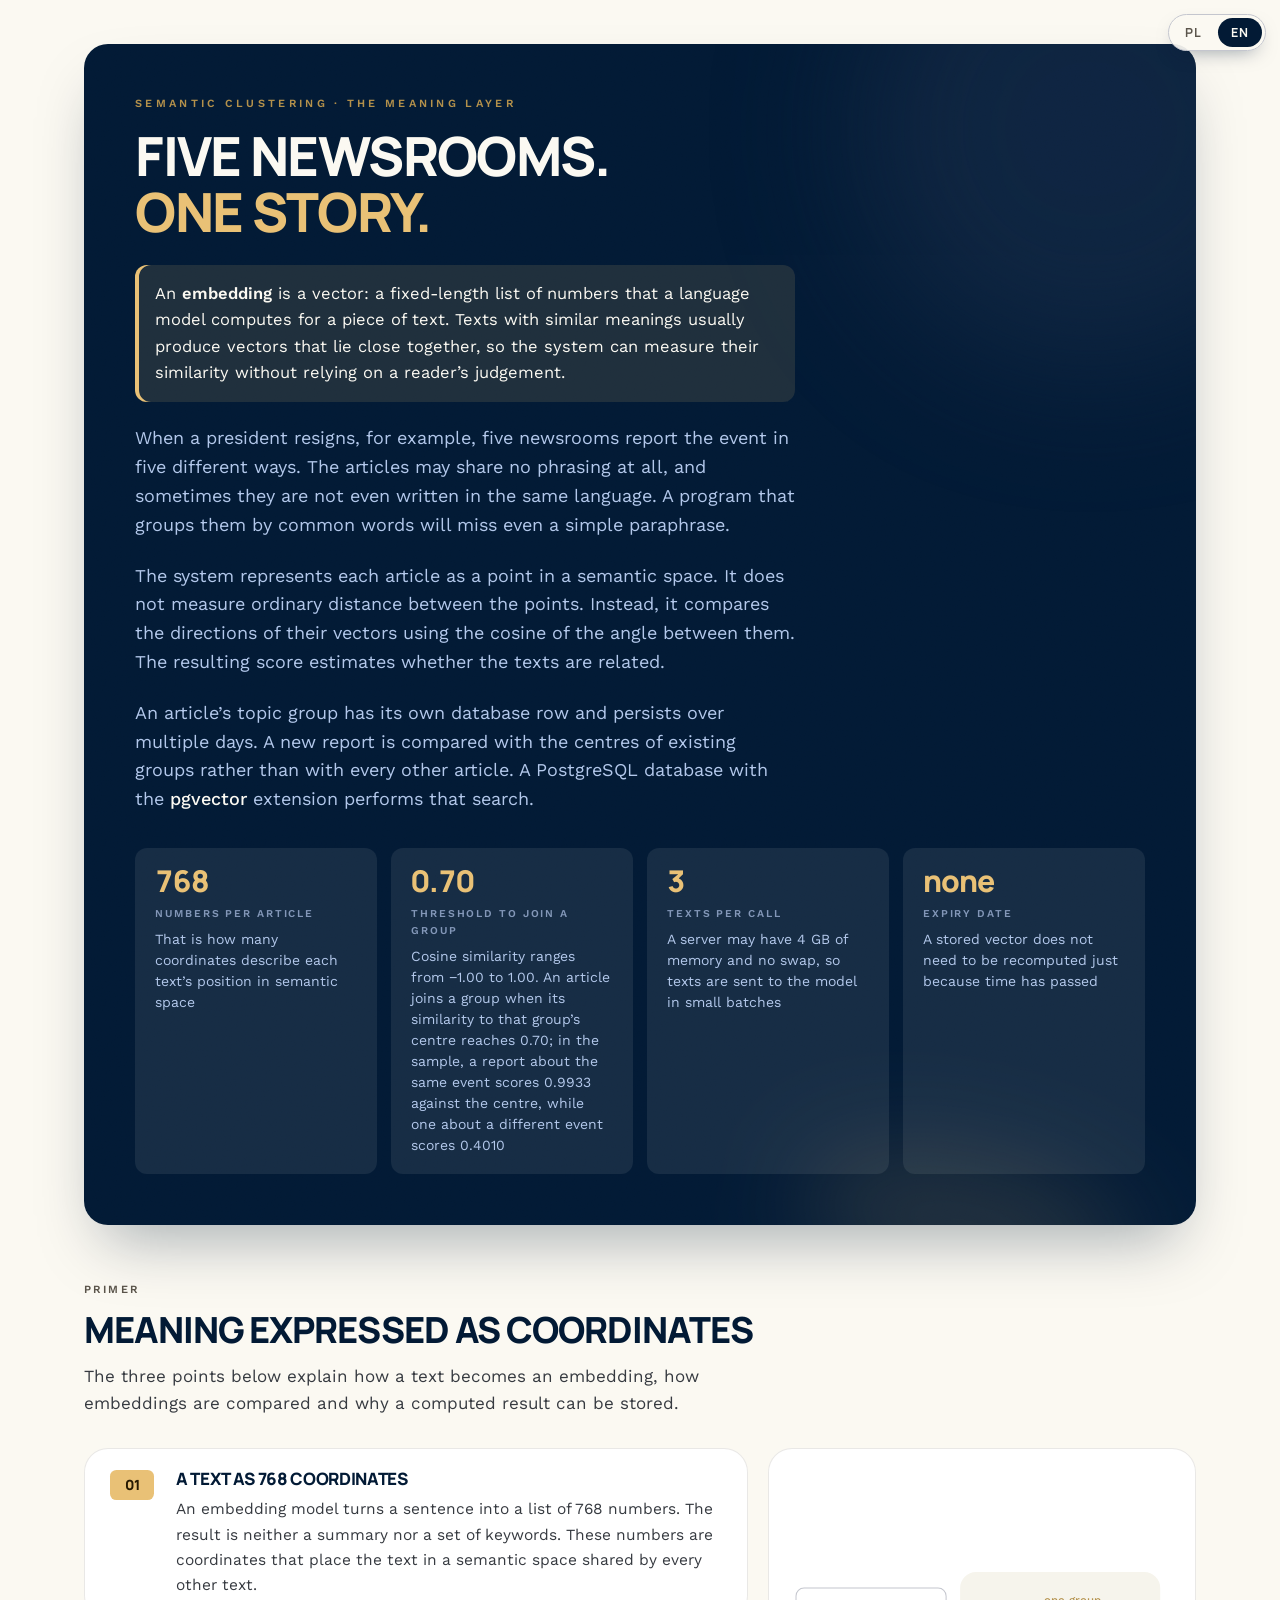
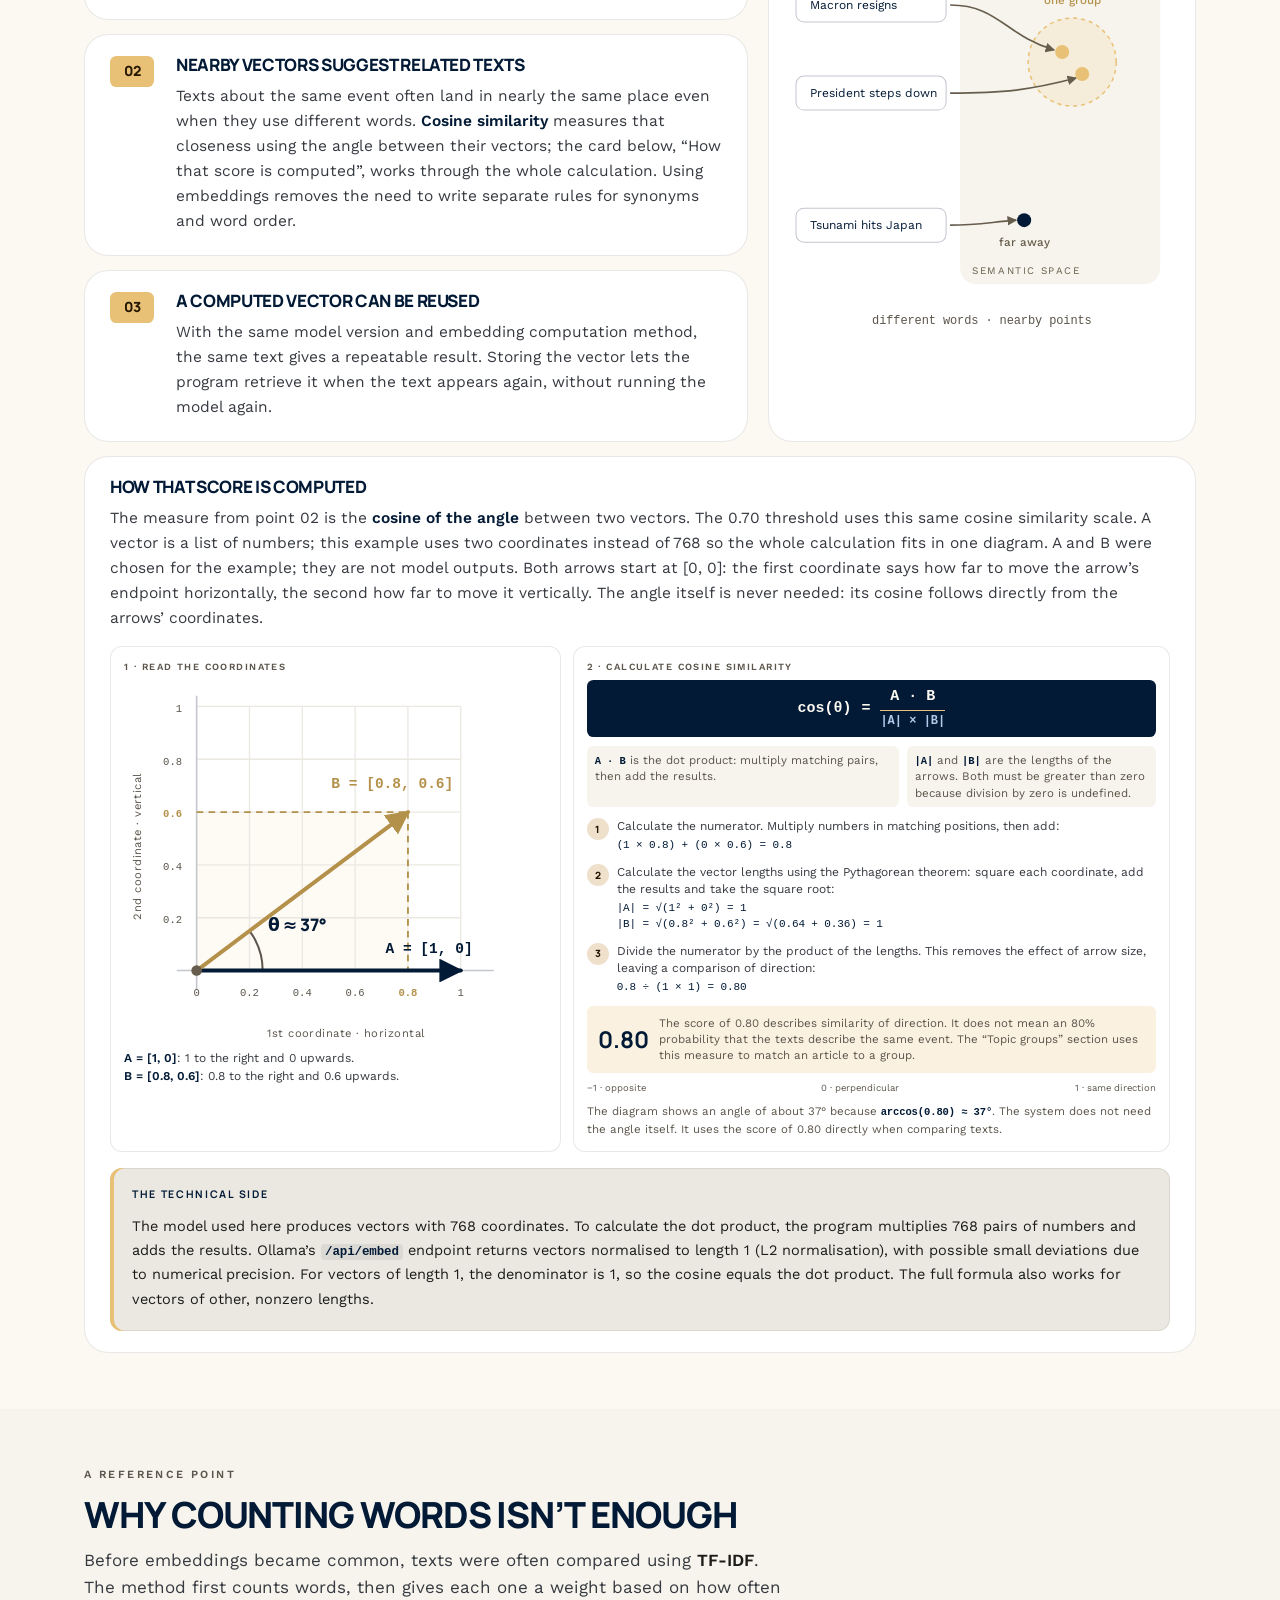
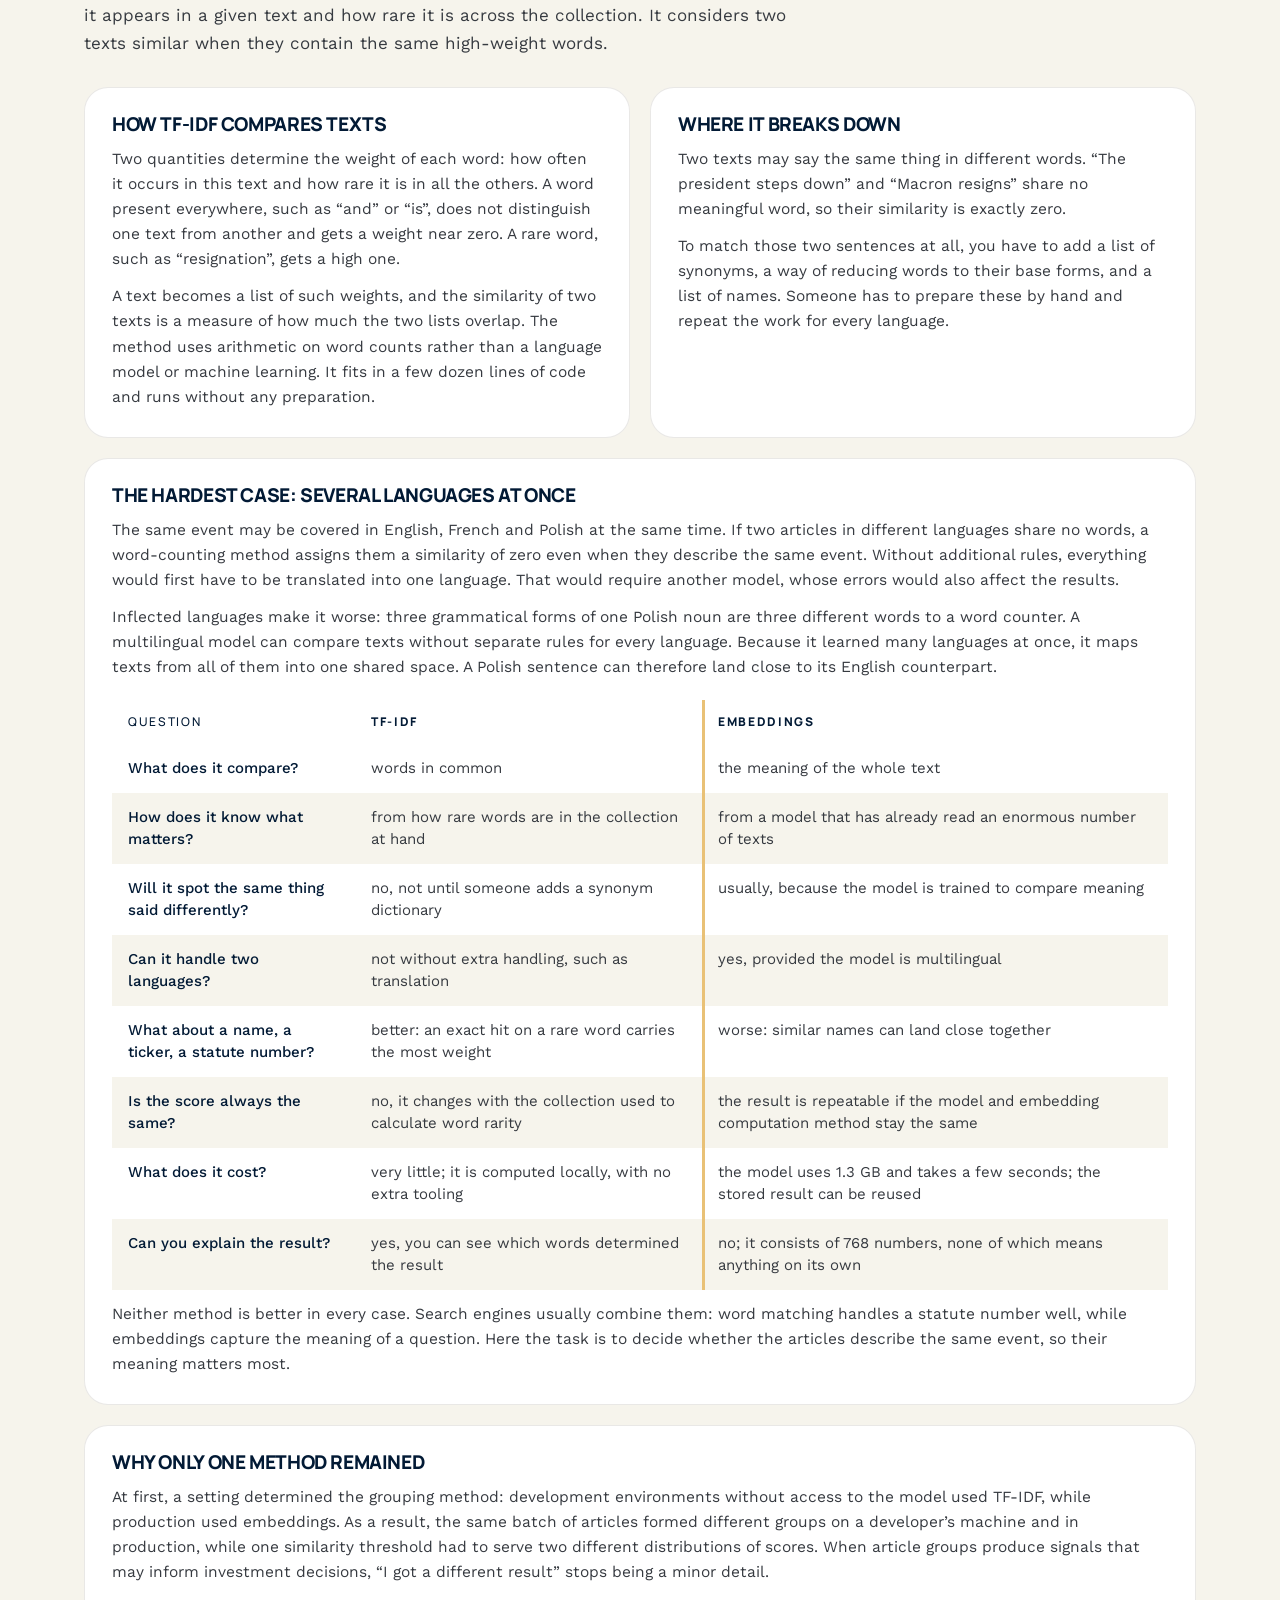
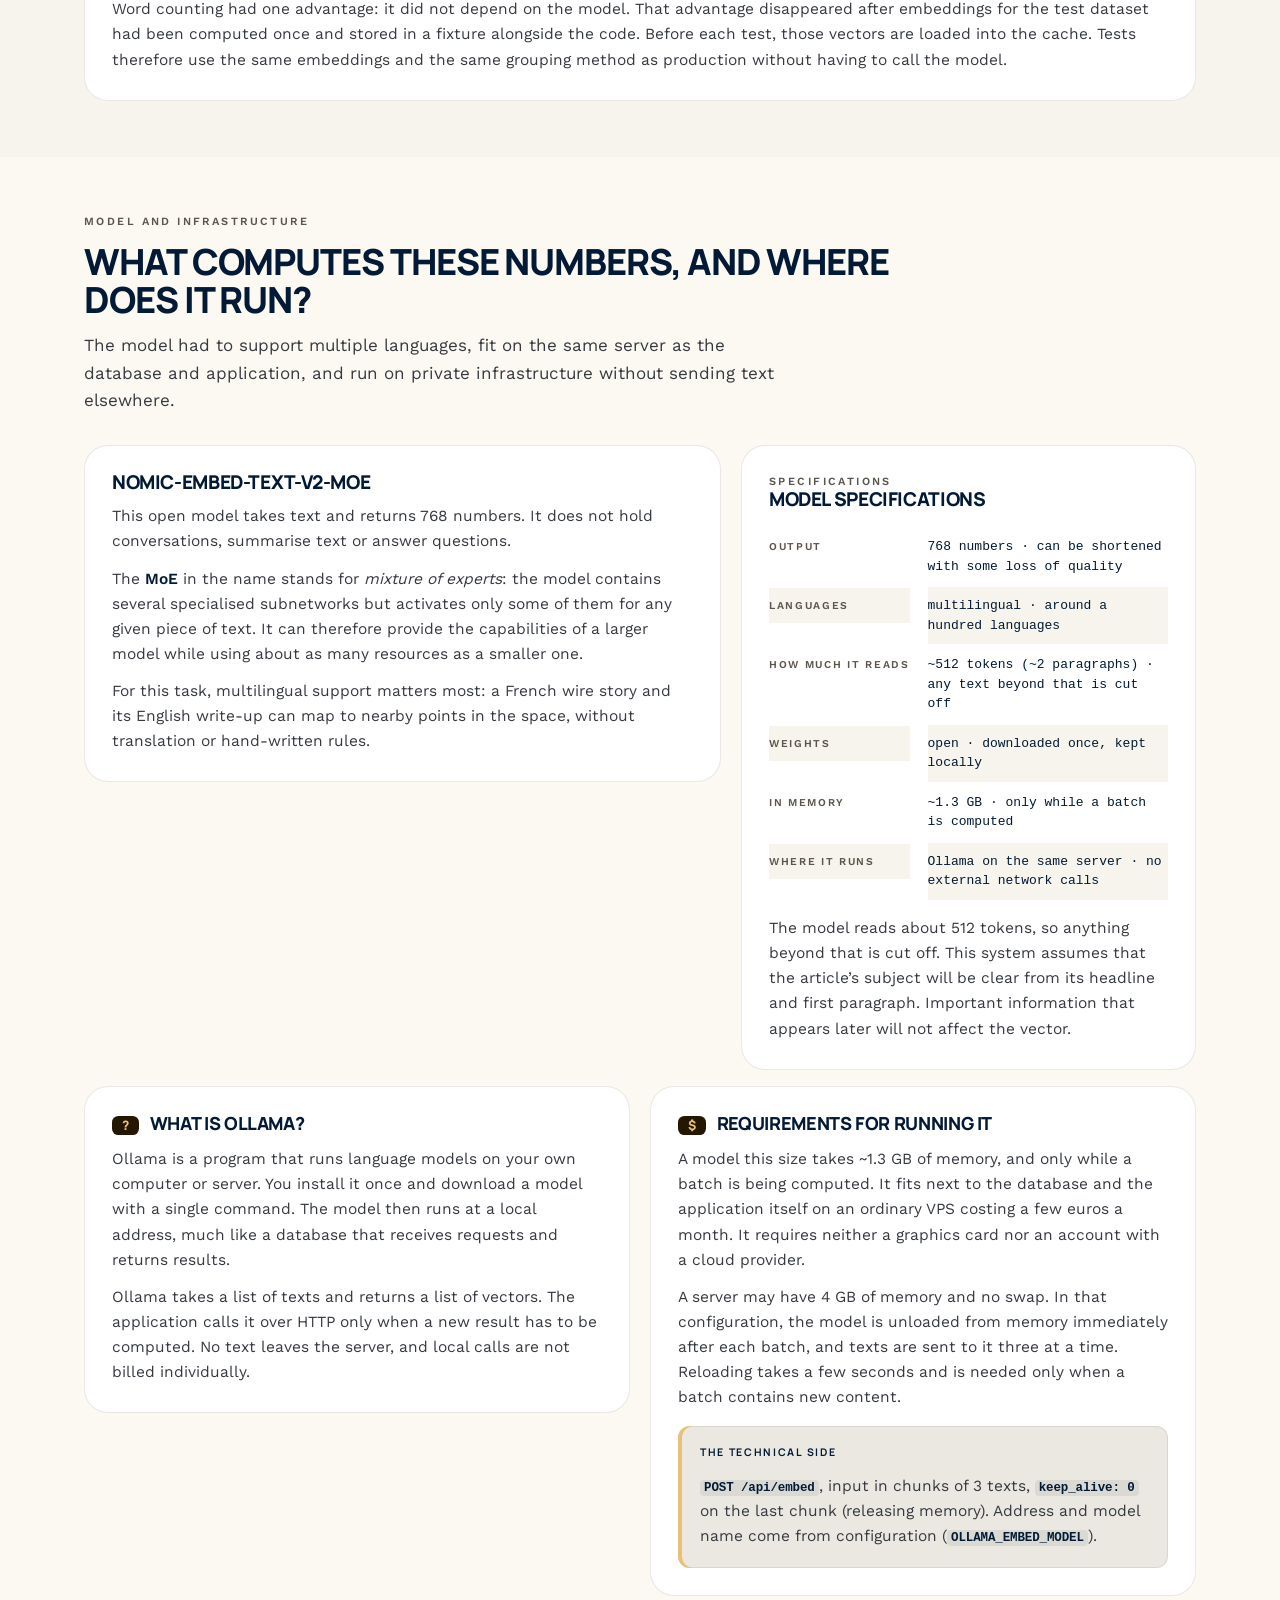
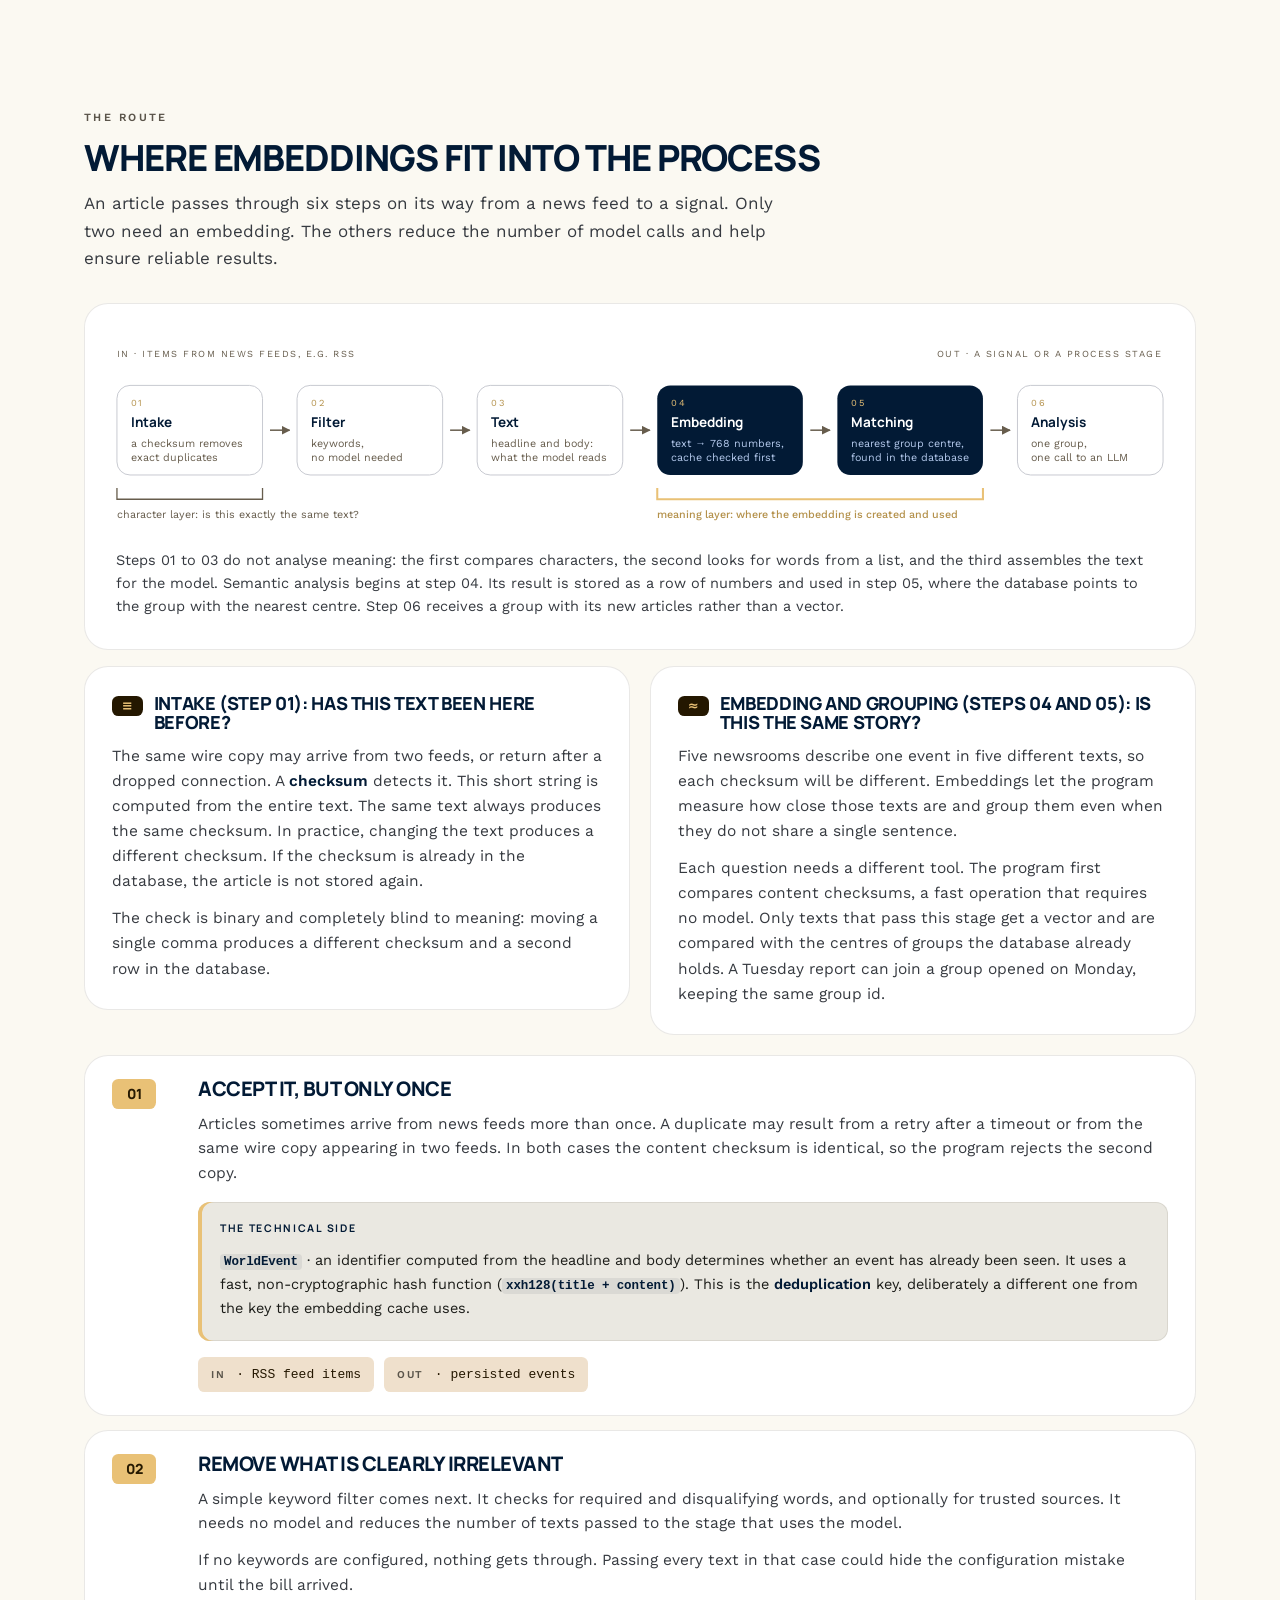
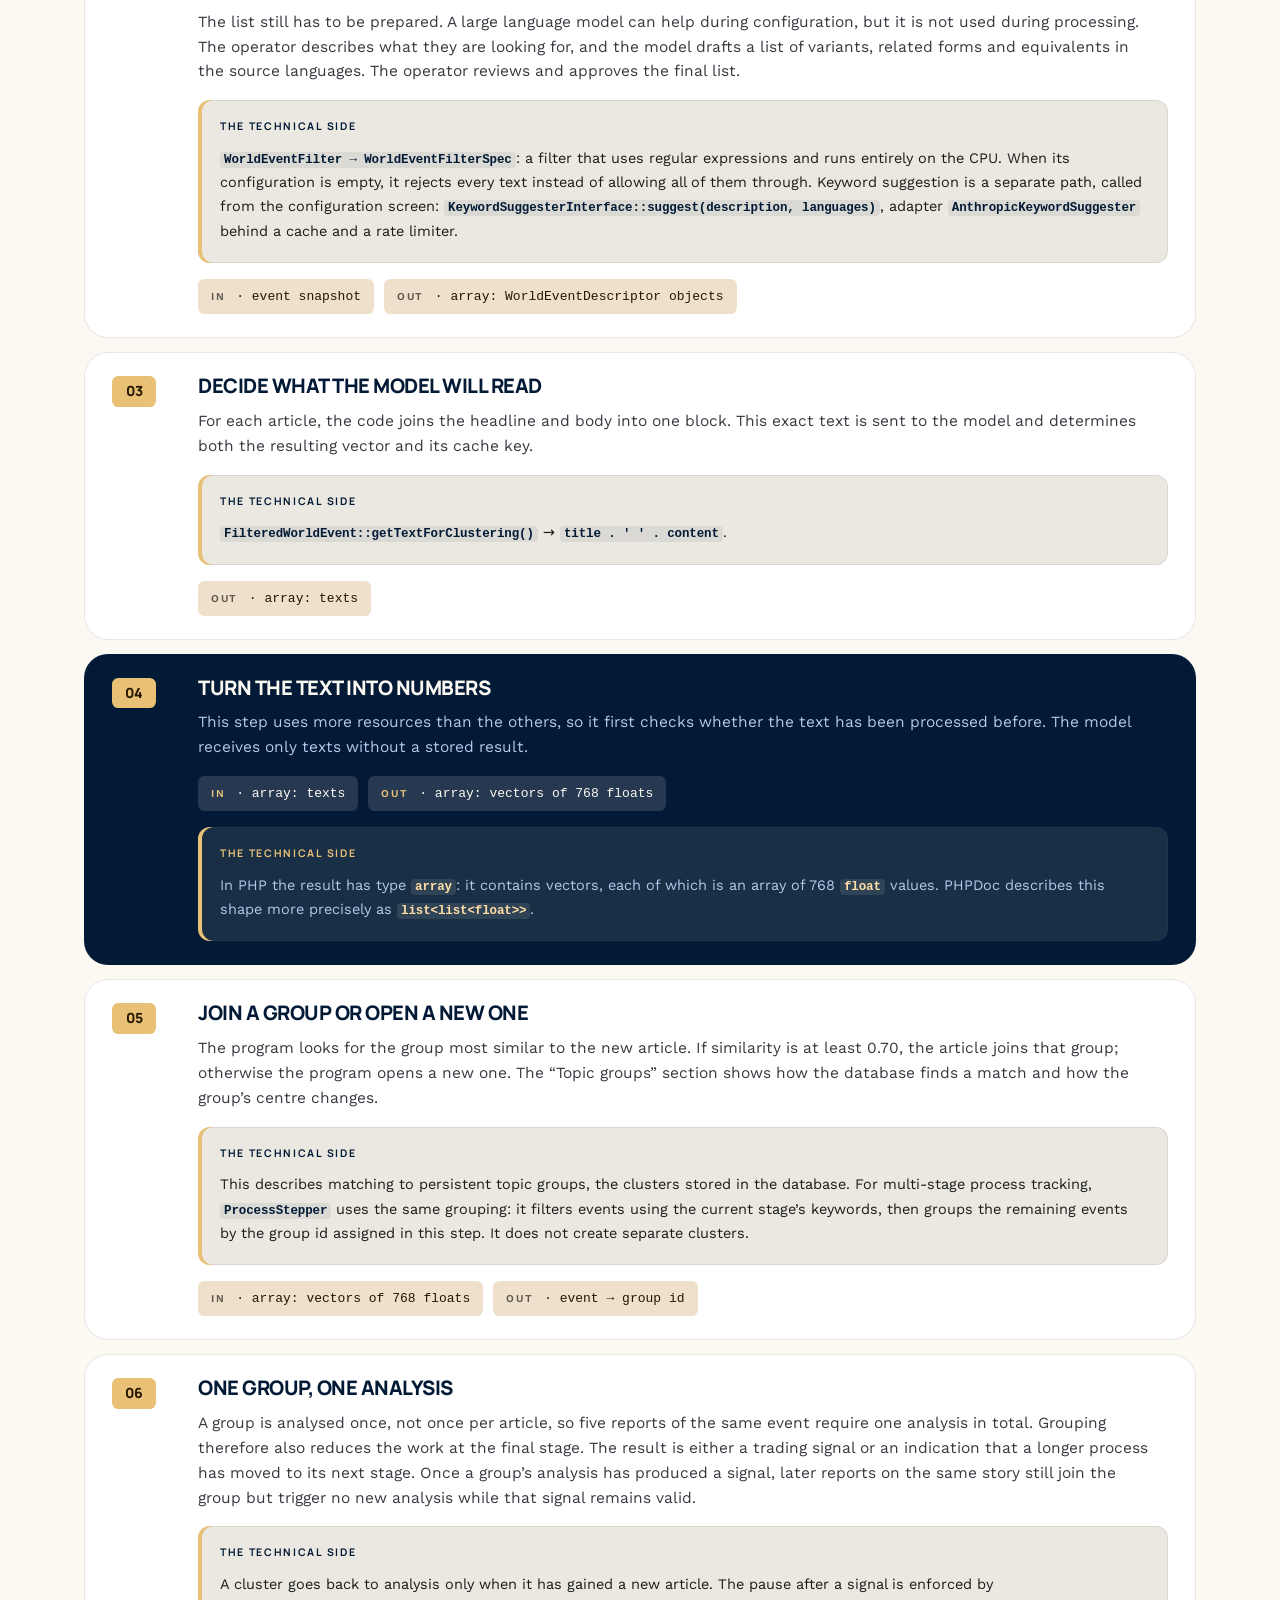
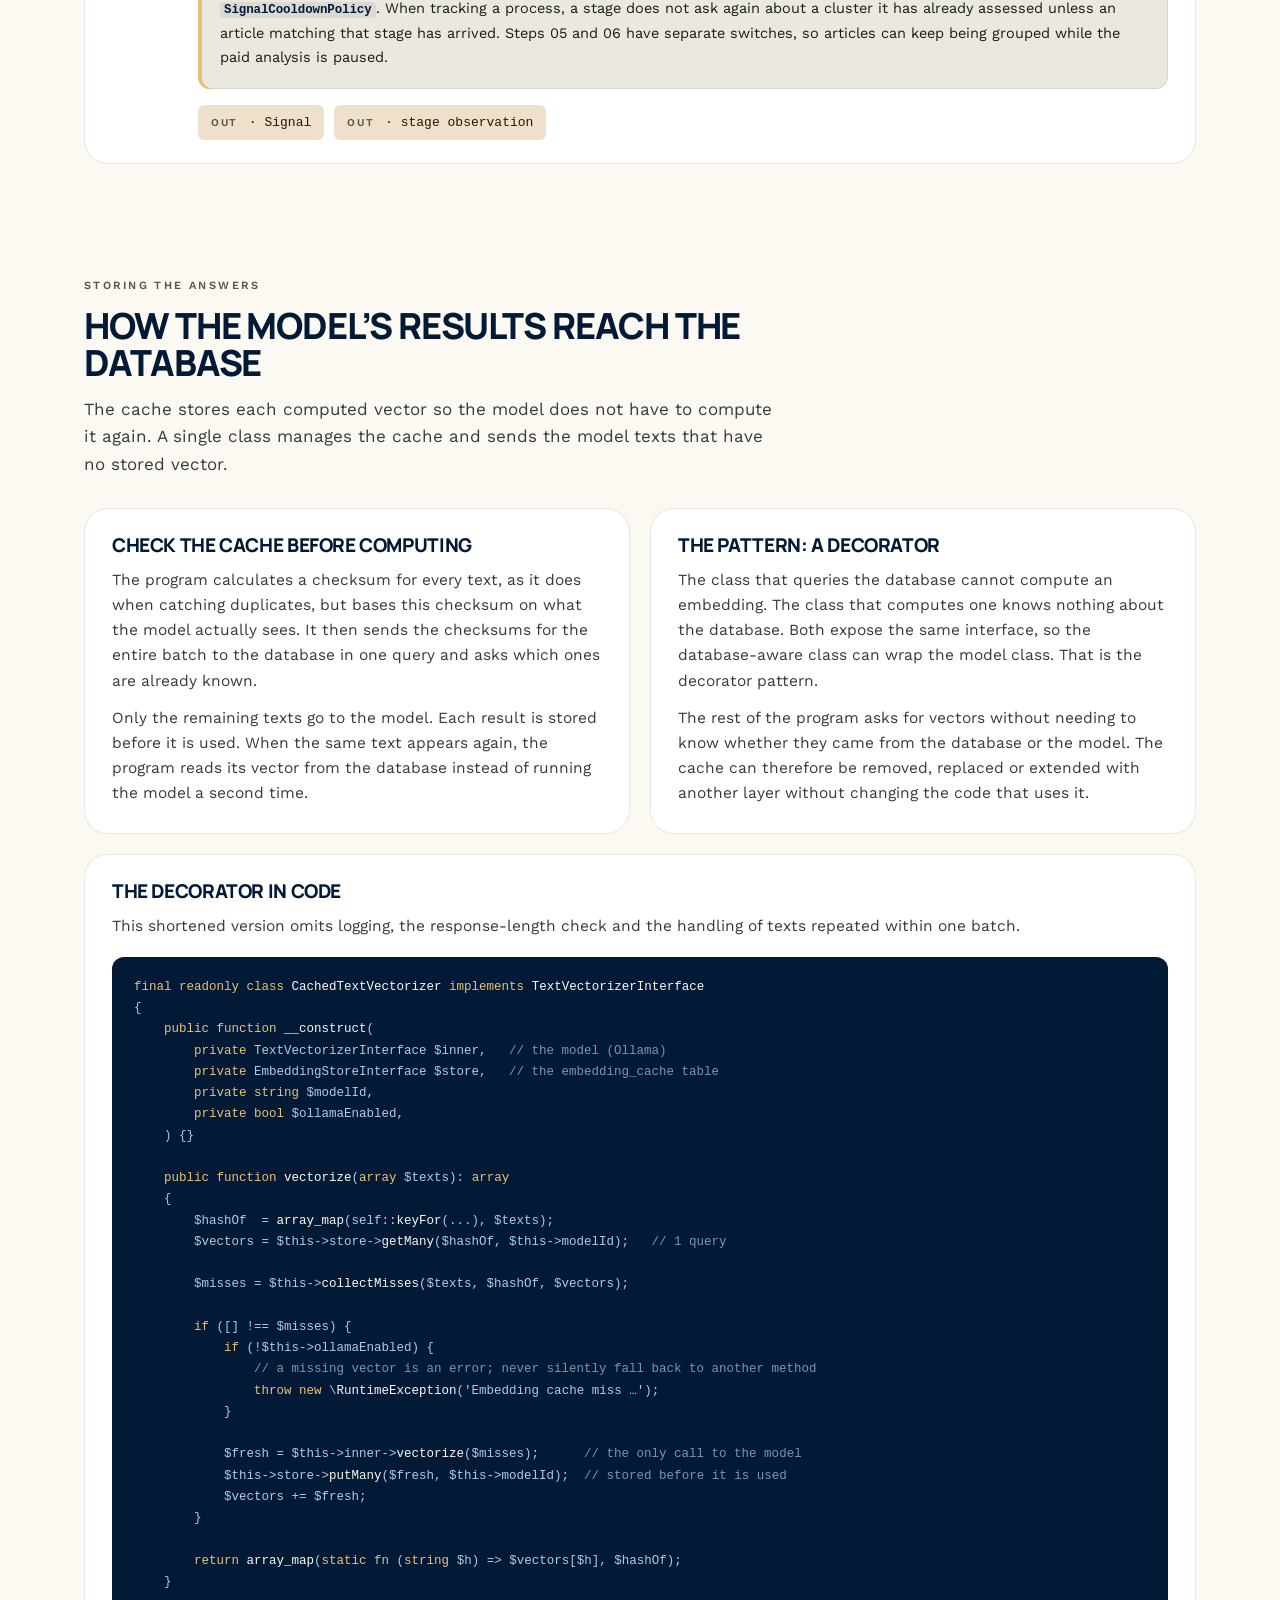
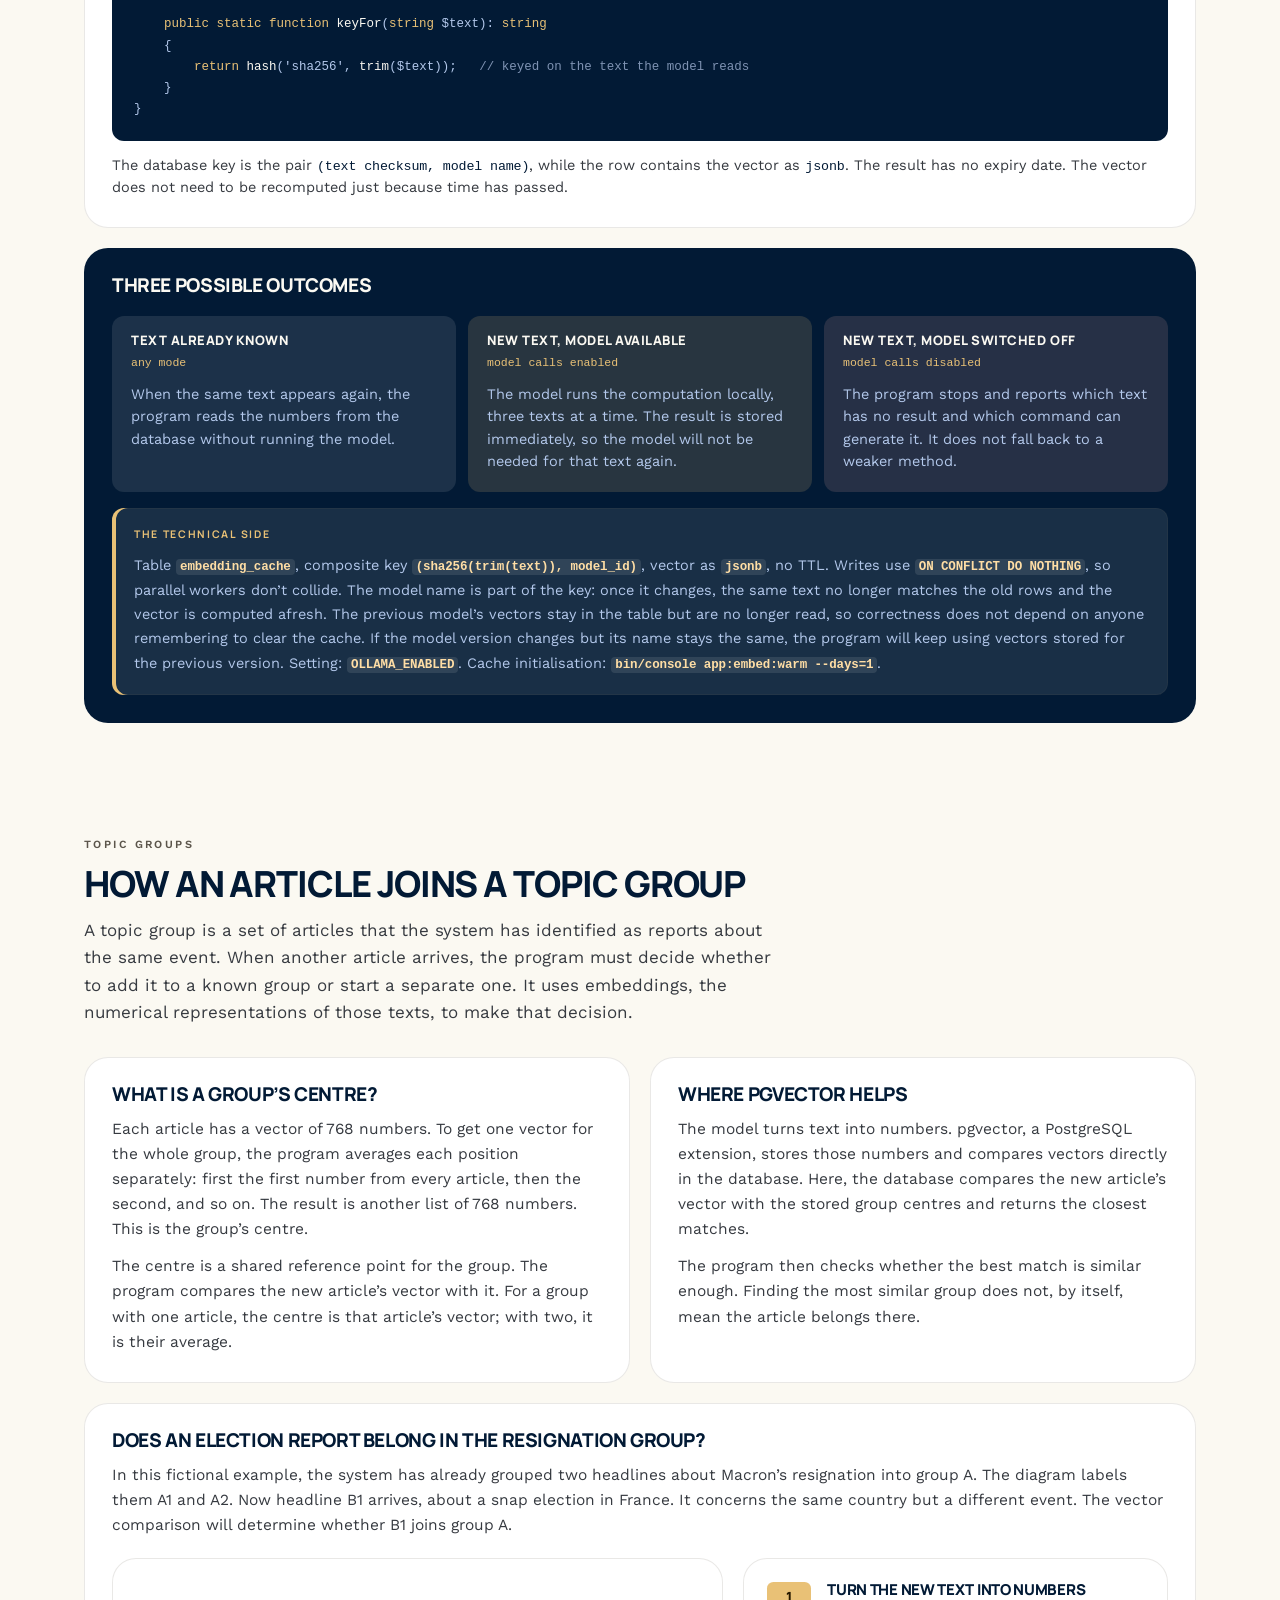
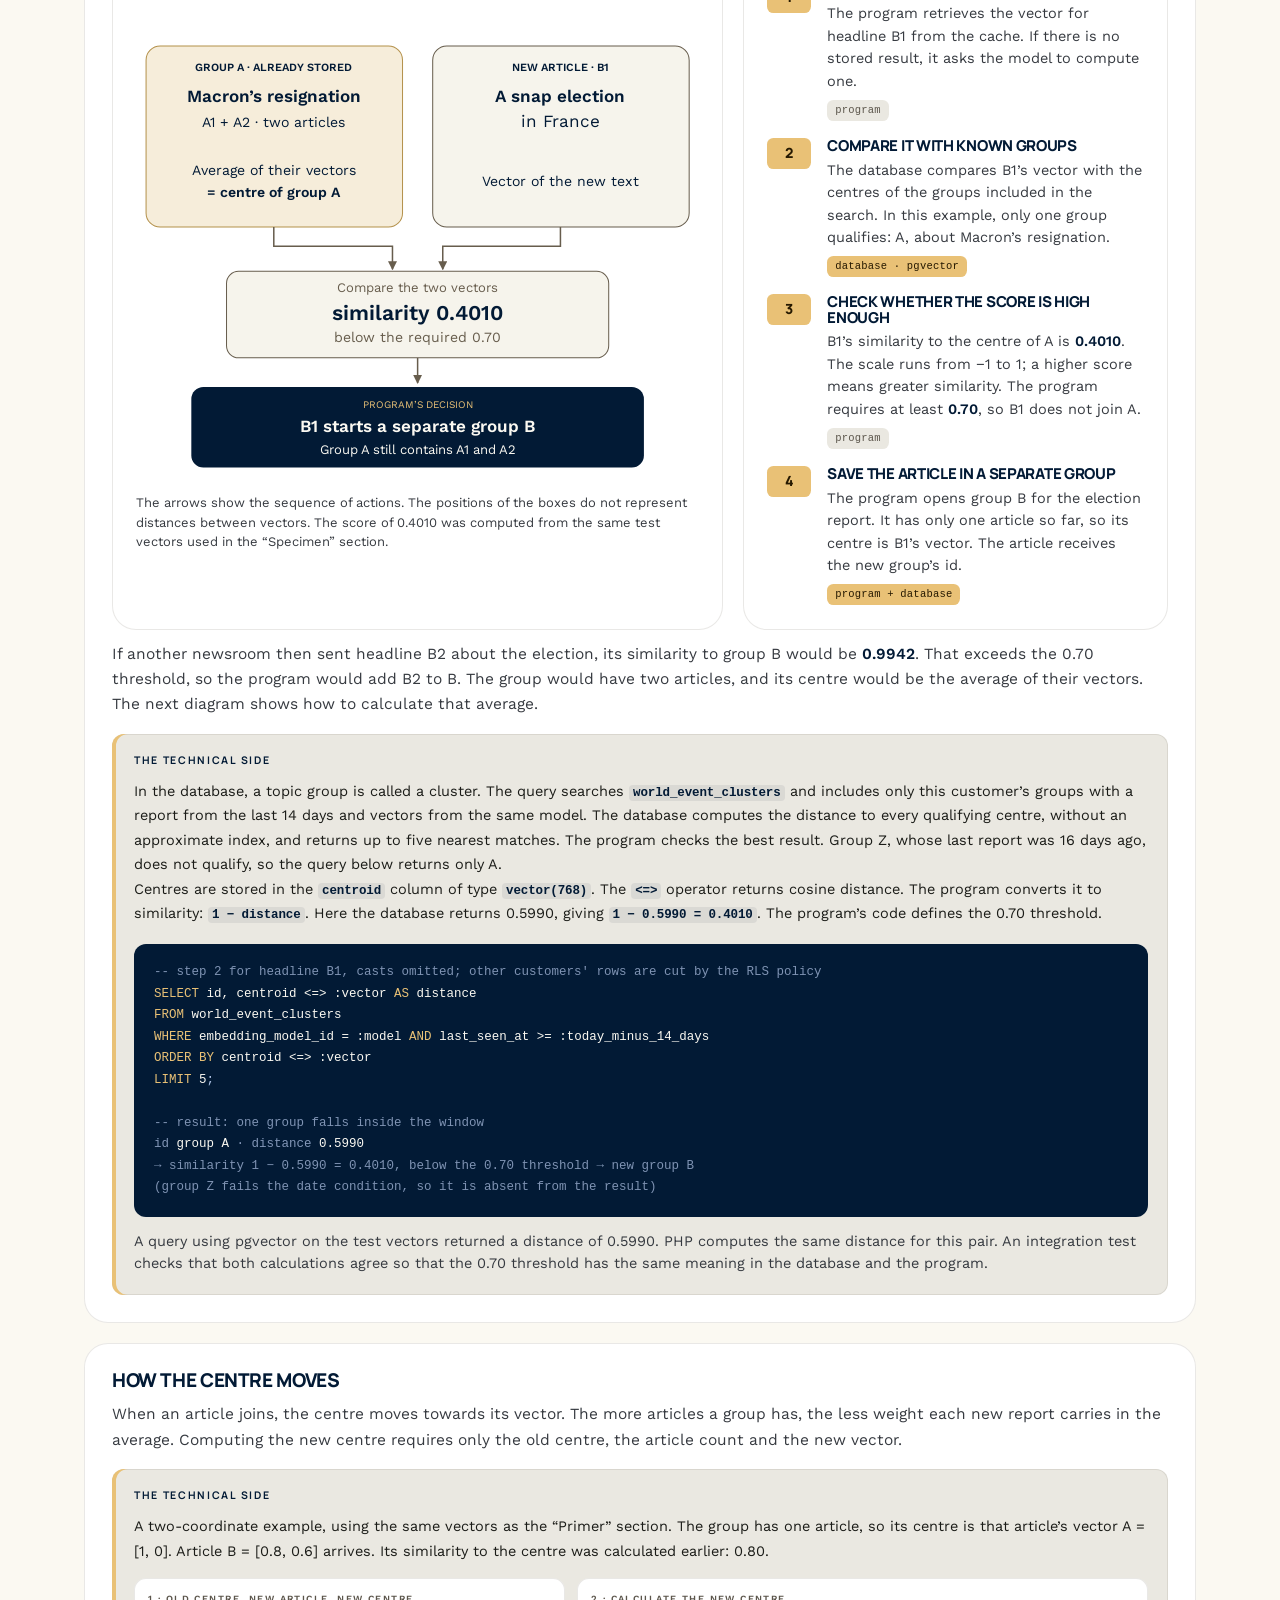
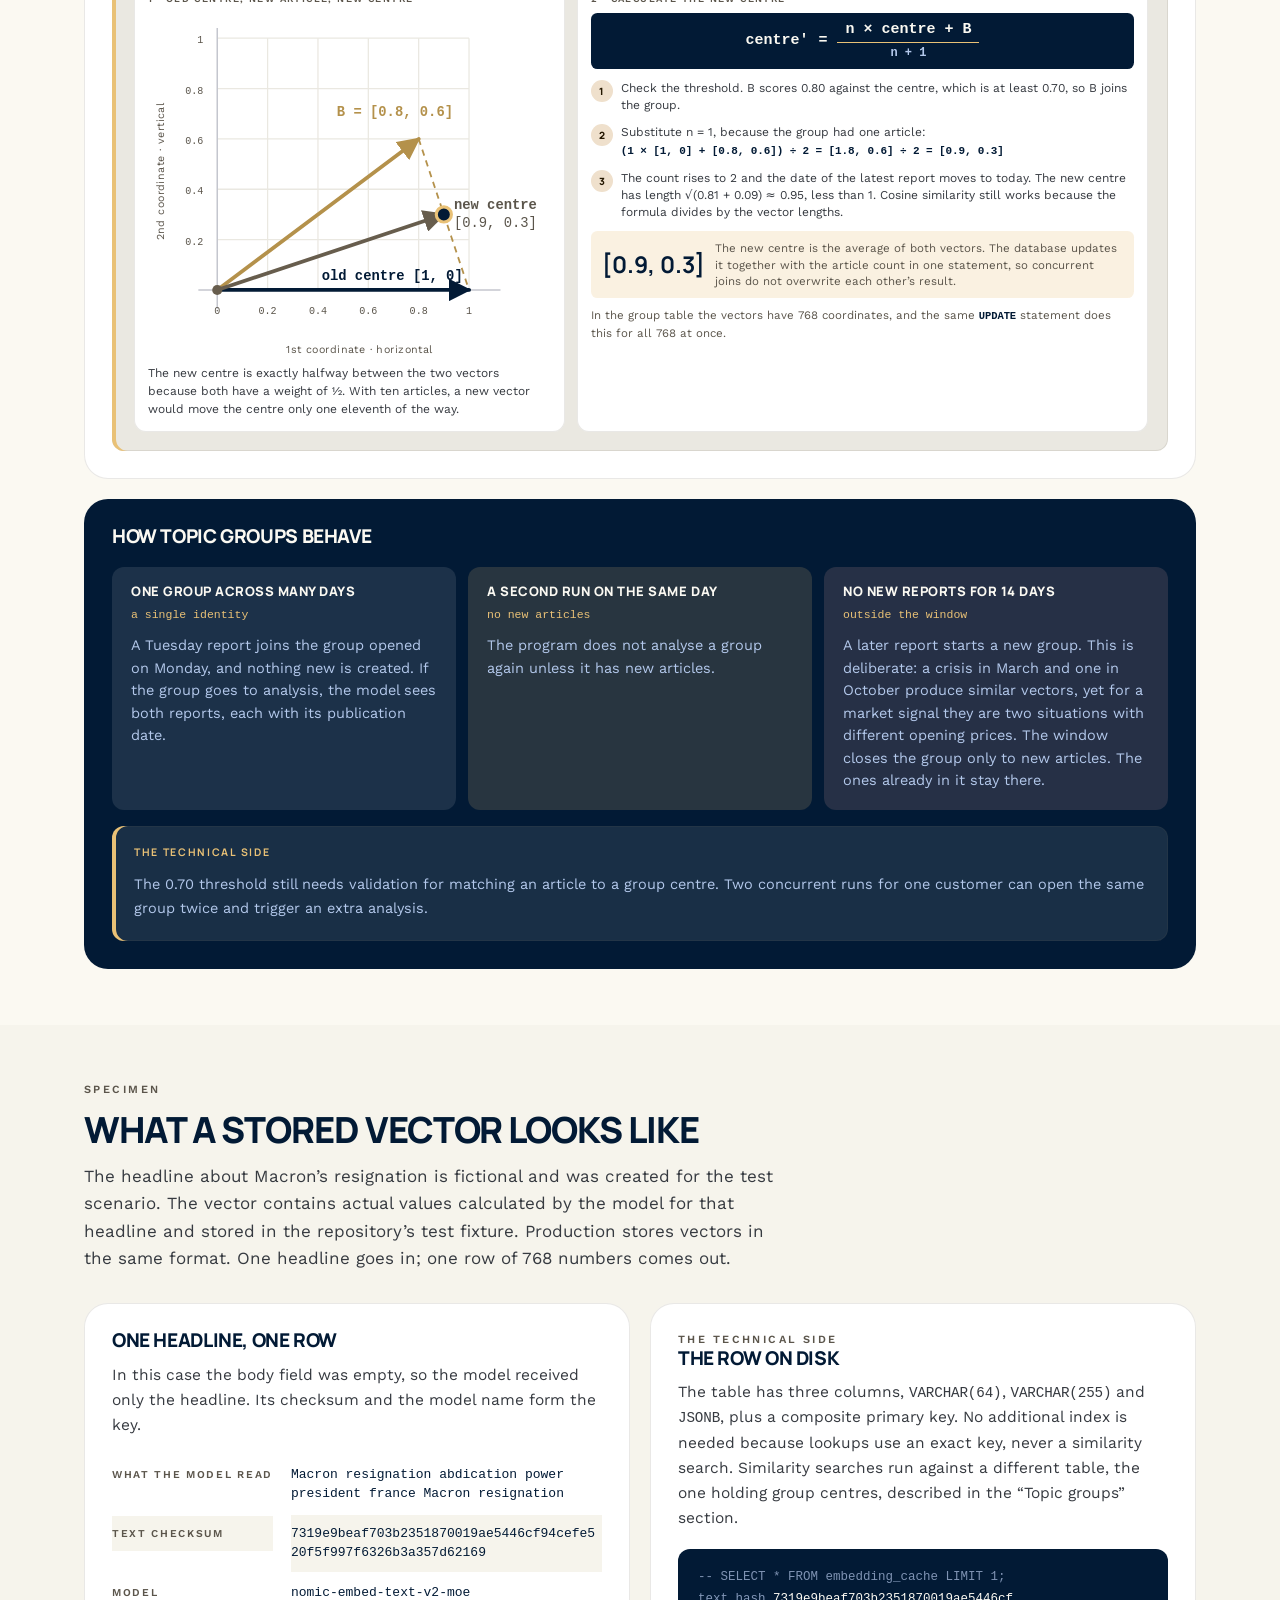
==== commit 6c8833de: "fixed layout" ====
--- a/embeddings-explained-en.html
+++ b/embeddings-explained-en.html
@@ -387,6 +387,7 @@
             close to its English counterpart.
           </p>
 
+          <div class="cmp-scroll" role="region" aria-label="Comparison of TF-IDF and embeddings" tabindex="0">
           <table class="cmp">
             <thead>
               <tr><th>Question</th><th>TF-IDF</th><th>Embeddings</th></tr>
@@ -434,6 +435,7 @@
               </tr>
             </tbody>
           </table>
+          </div>
 
           <p class="note">
             Neither method is better in every case. Search engines usually combine them: word
--- a/assets/board-gdynia.css
+++ b/assets/board-gdynia.css
@@ -96,7 +96,7 @@
     overflow-wrap:anywhere}
   .strip.hot .unit{color:var(--brass-soft)}
   .strip p.txt{margin-top:12px;color:var(--on-surface-variant);font-size:15.5px;font-weight:400;
-    line-height:1.6;max-width:78ch}
+    line-height:1.6;max-width:96ch}
   .strip.hot p.txt{color:var(--primary-fixed-dim)}
   .strip p.txt b{color:var(--primary);font-weight:600}
   .strip.hot p.txt b{color:var(--surface)}
@@ -122,8 +122,8 @@
   .oc.stop{background:rgba(255,180,171,.14)}
 
   /* ---------- data specimen ---------- */
-  .specimen{display:grid;grid-template-columns:1fr 1fr;gap:20px}
-  .card{background:var(--sc-lowest);border-radius:var(--r-xl);padding:28px}
+  .specimen{display:grid;grid-template-columns:1fr 1fr;gap:20px;min-width:0}
+  .card{background:var(--sc-lowest);border-radius:var(--r-xl);padding:28px;min-width:0}
   .card.wide{grid-column:1 / -1}
   .card h3{font-size:19px;color:var(--primary);text-transform:uppercase;letter-spacing:-.02em}
   .card .note{margin-top:12px;color:var(--on-surface-variant);font-size:15.5px;font-weight:400;line-height:1.62}
@@ -179,7 +179,7 @@
   .verdict.no{color:var(--secondary)}
 
   /* ---------- decisions ---------- */
-  .cols2{display:grid;grid-template-columns:1fr 1fr;gap:20px}
+  .cols2{display:grid;grid-template-columns:1fr 1fr;gap:20px;align-items:start}
   .tcard{background:var(--sc-lowest);border-radius:var(--r-xl);padding:28px}
   .tcard h3{font-size:18px;color:var(--primary);text-transform:uppercase;letter-spacing:-.02em;
     display:flex;align-items:baseline;gap:.6em}
@@ -194,6 +194,7 @@
   /* ---------- foot ---------- */
   .foot{margin-top:8px;padding-top:22px;display:flex;flex-wrap:wrap;gap:10px 30px;
     font-size:12.5px;color:var(--secondary);font-weight:400}
+  .foot>span{min-width:0;overflow-wrap:anywhere}
   .foot b{font-weight:600;color:var(--primary)}
   .foot .mono{font-size:12px}
 
@@ -290,7 +291,7 @@
   .coscard{background:var(--sc-lowest);border-radius:var(--r-xl);padding:22px 26px}
   .coscard h3{font-size:17px;color:var(--primary);text-transform:uppercase;letter-spacing:-.02em}
   .coscard>p{margin-top:10px;color:var(--on-surface-variant);font-size:15.5px;font-weight:400;
-    line-height:1.62;max-width:86ch}
+    line-height:1.62;max-width:none}
   .coscard>p b{color:var(--primary);font-weight:600}
   .pcard{background:var(--sc-lowest);border-radius:var(--r-xl);padding:22px 26px;
     display:grid;grid-template-columns:44px 1fr;gap:0 22px;align-items:start}
@@ -330,7 +331,8 @@
   .cols2.tight + .strips{margin-top:20px}
 
   /* ---------- comparison table ---------- */
-  .cmp{width:100%;border-collapse:collapse;margin-top:20px;font-size:15px;font-weight:400;
+  .cmp-scroll{margin-top:20px;max-width:100%;overflow-x:auto}
+  .cmp{width:100%;border-collapse:collapse;font-size:15px;font-weight:400;
     color:var(--on-surface-variant)}
   .cmp th,.cmp td{text-align:left;vertical-align:top;padding:13px 16px;line-height:1.5}
   .cmp thead th{font-family:var(--head);font-weight:800;font-size:12px;letter-spacing:.14em;
@@ -394,6 +396,7 @@
 
   @media(max-width:640px){
     .cosviz{grid-template-columns:1fr}
+    .cmp{width:680px;min-width:680px}
   }
 
   /* ============================================================
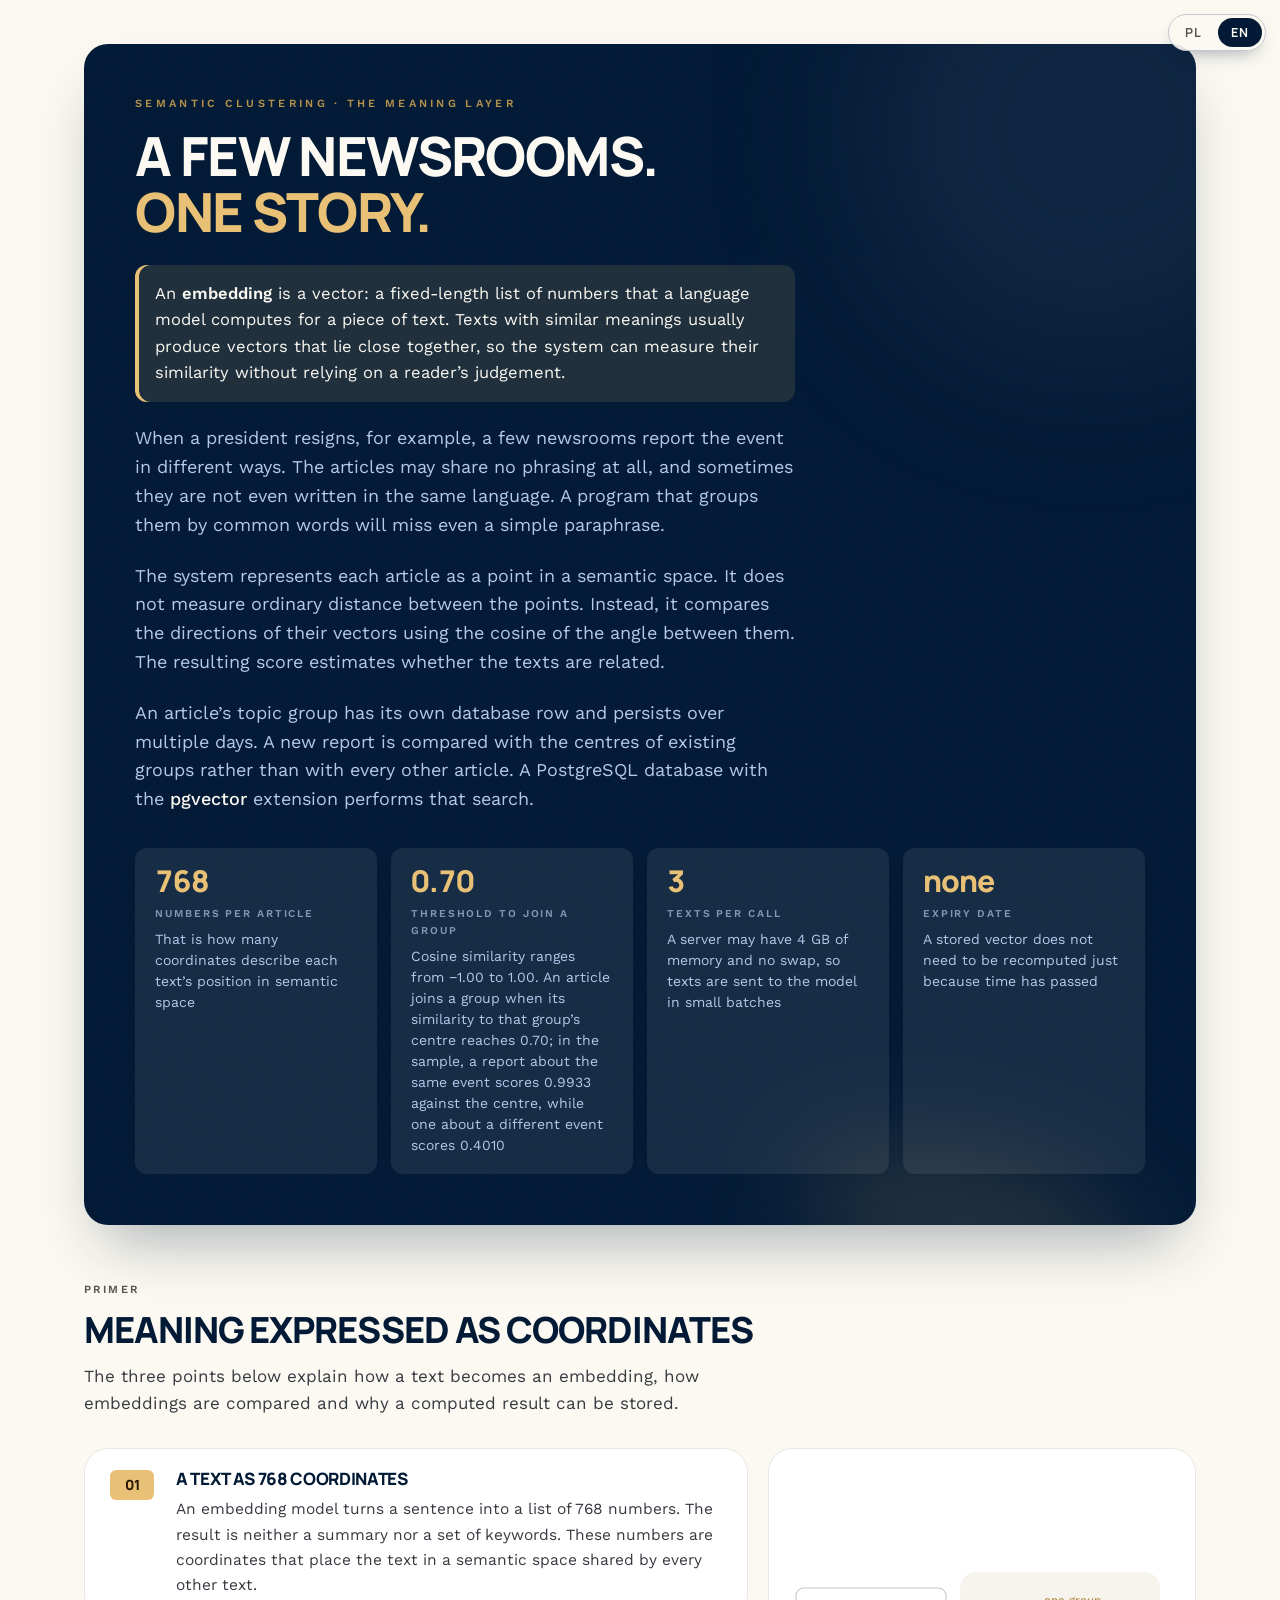
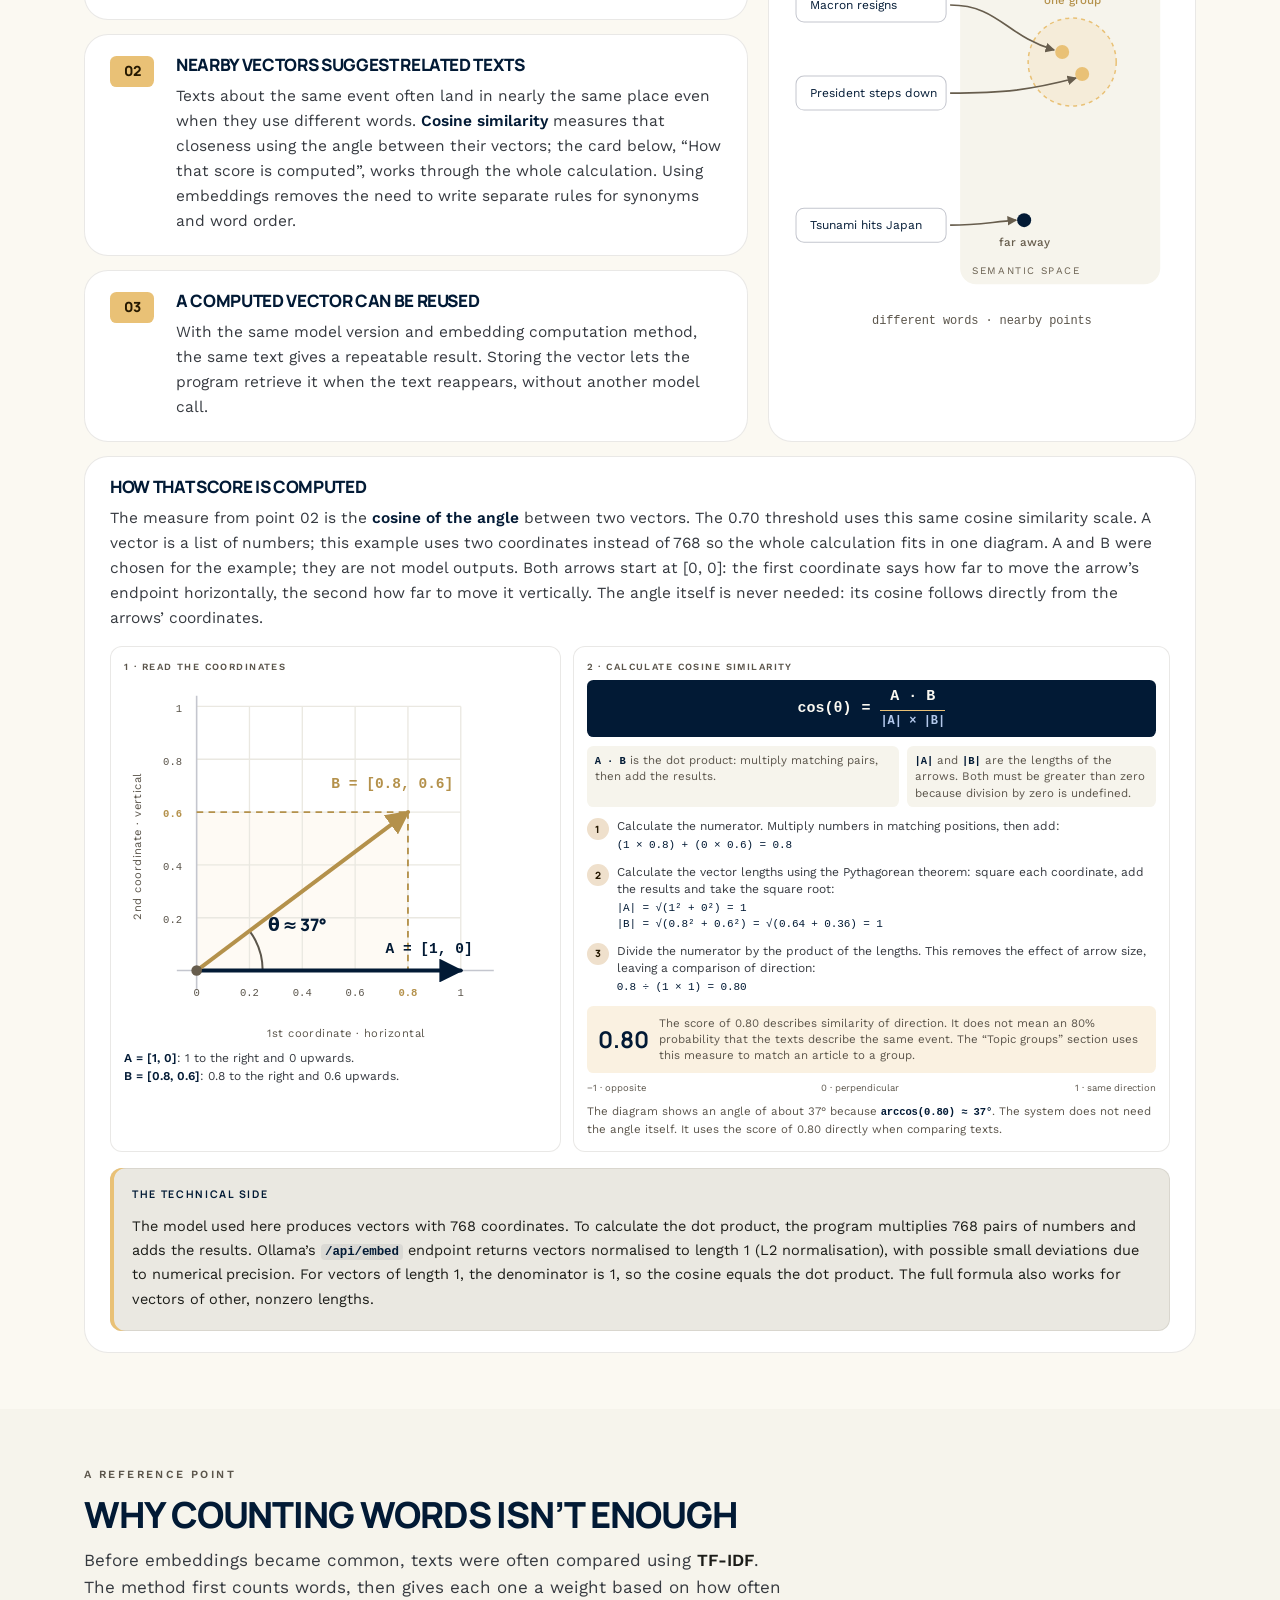
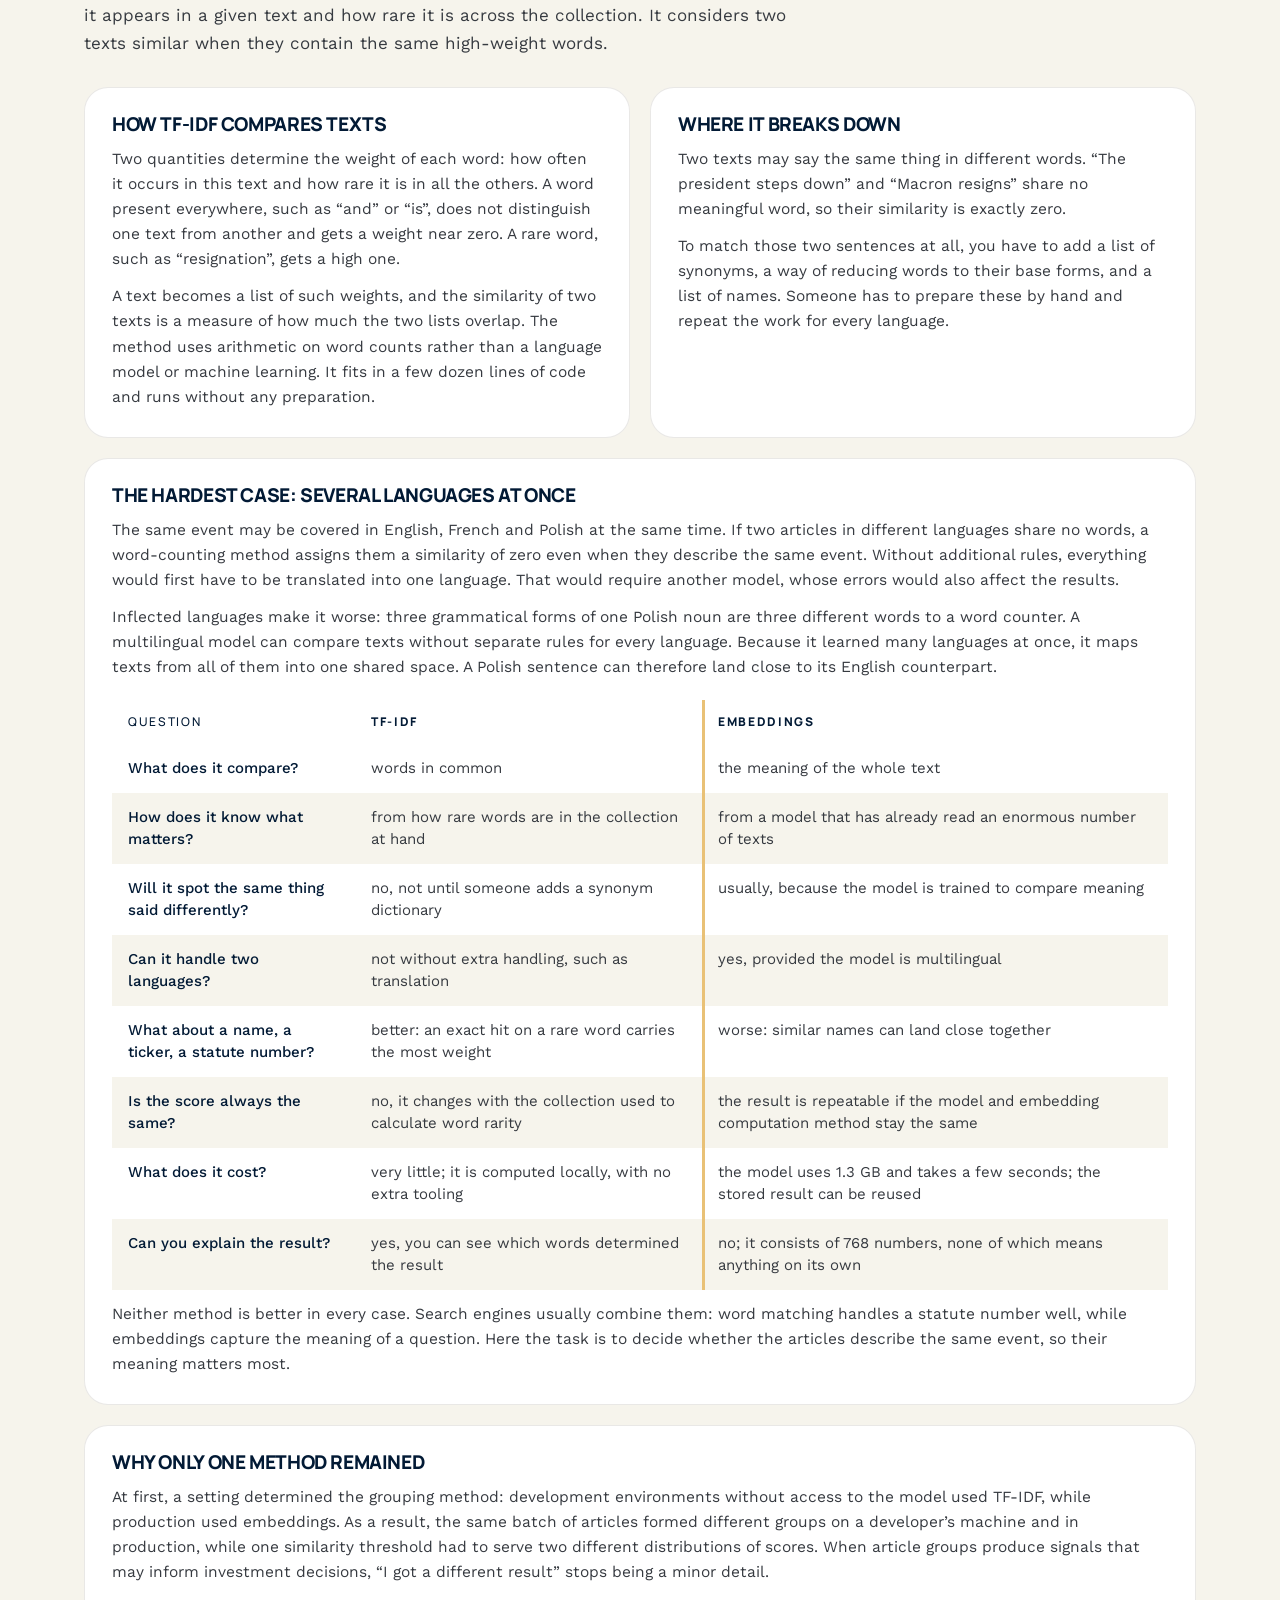
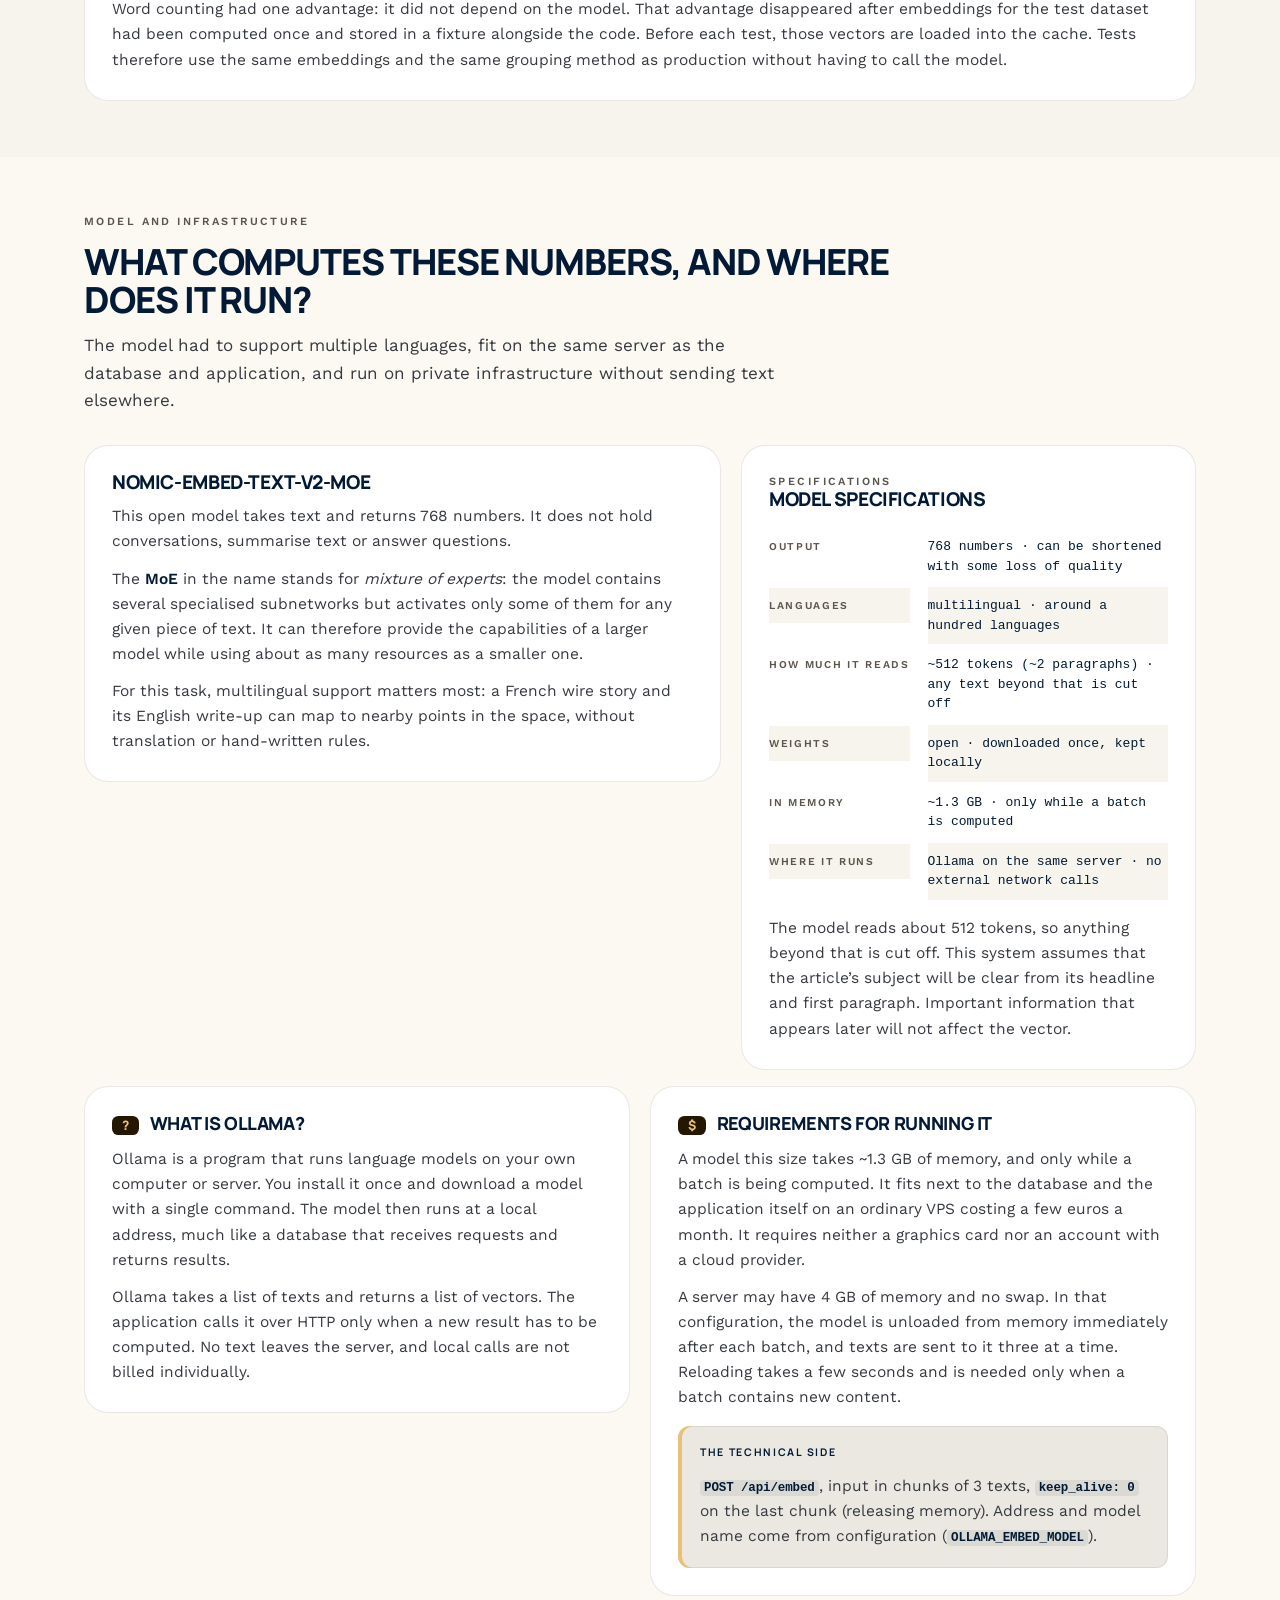
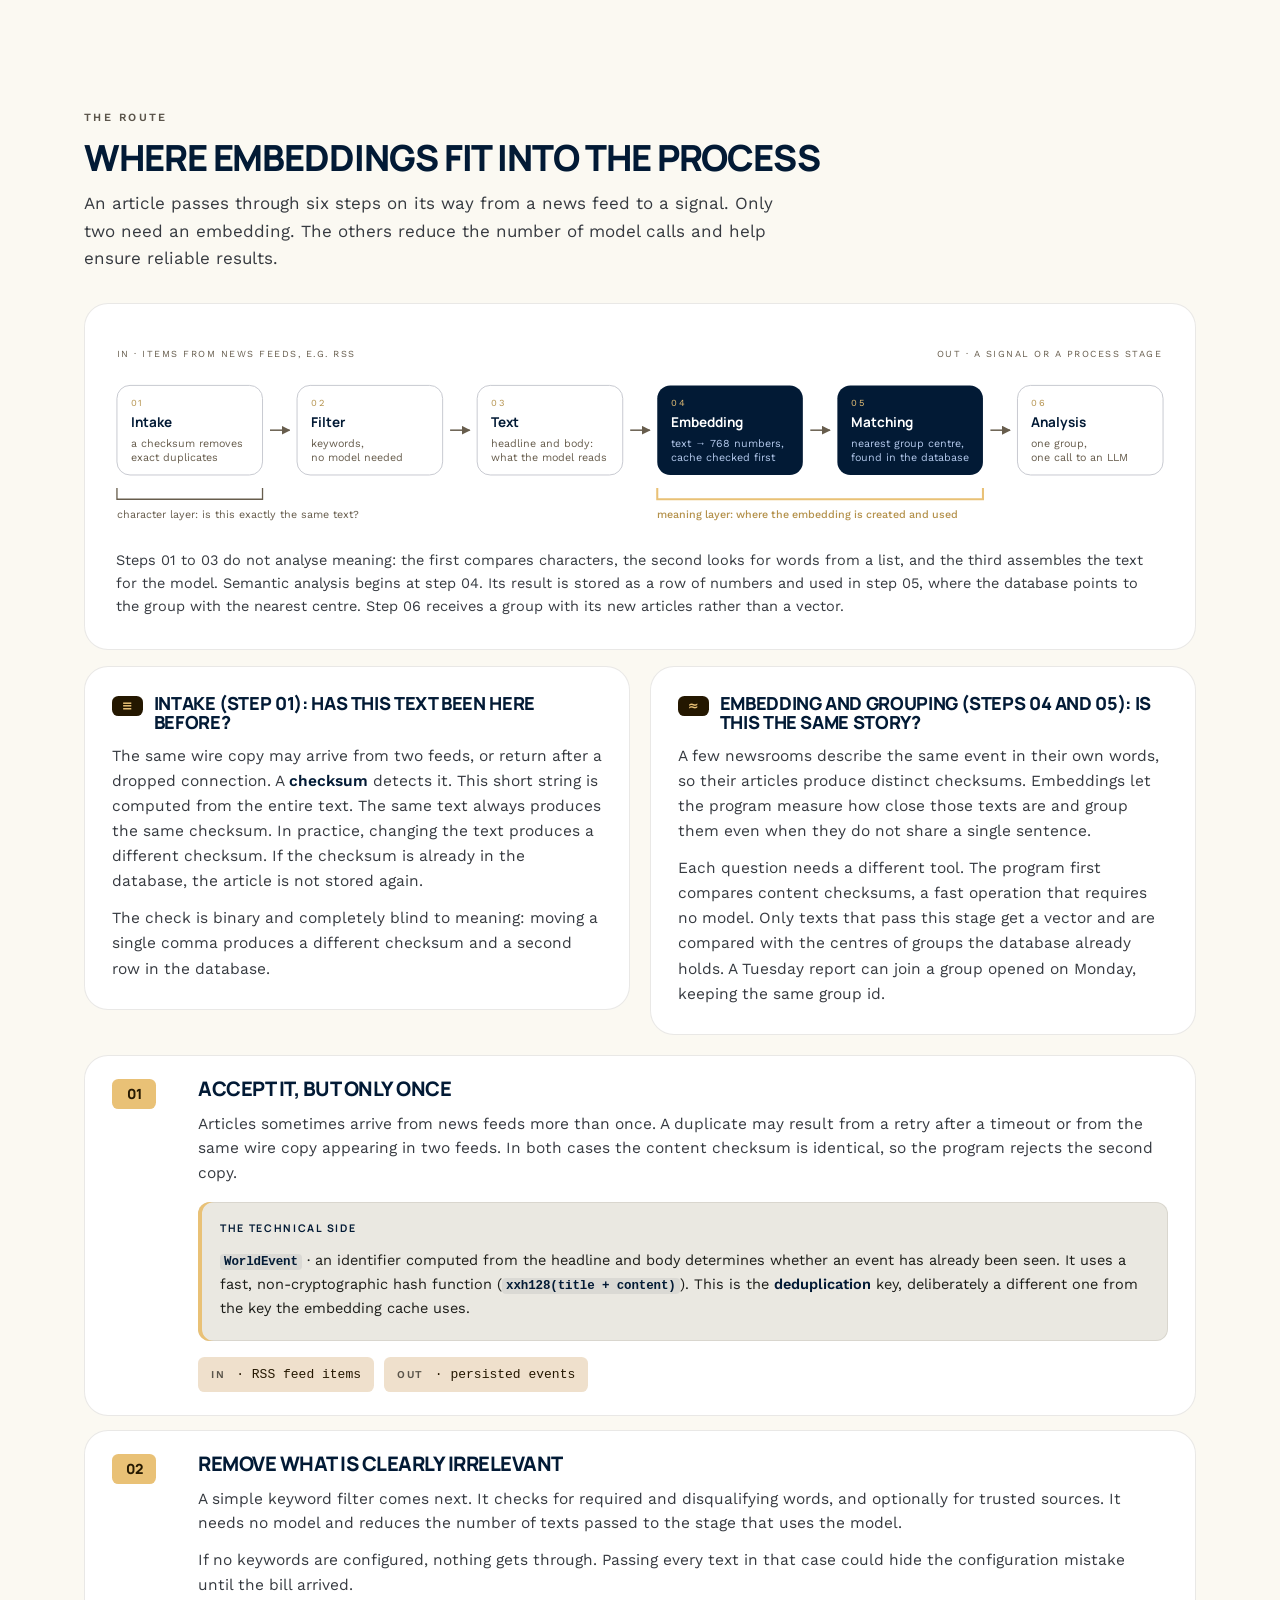
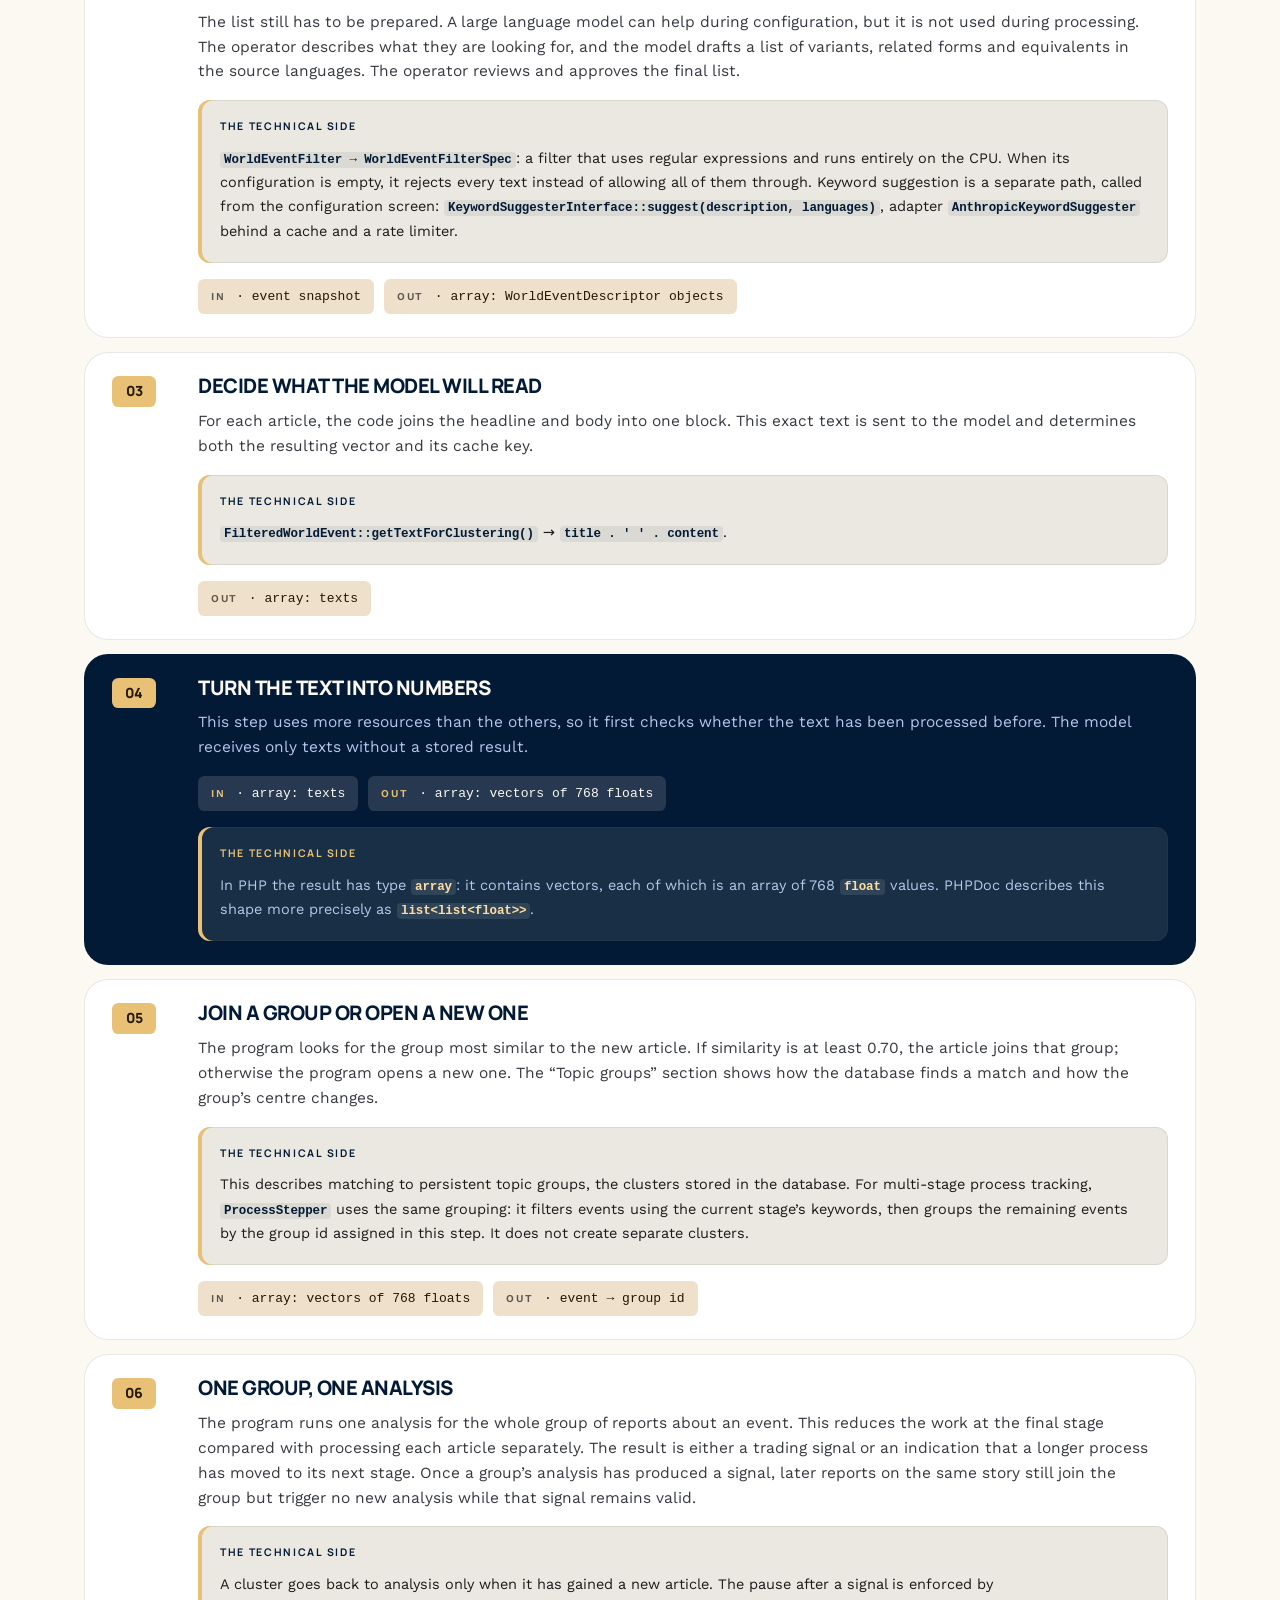
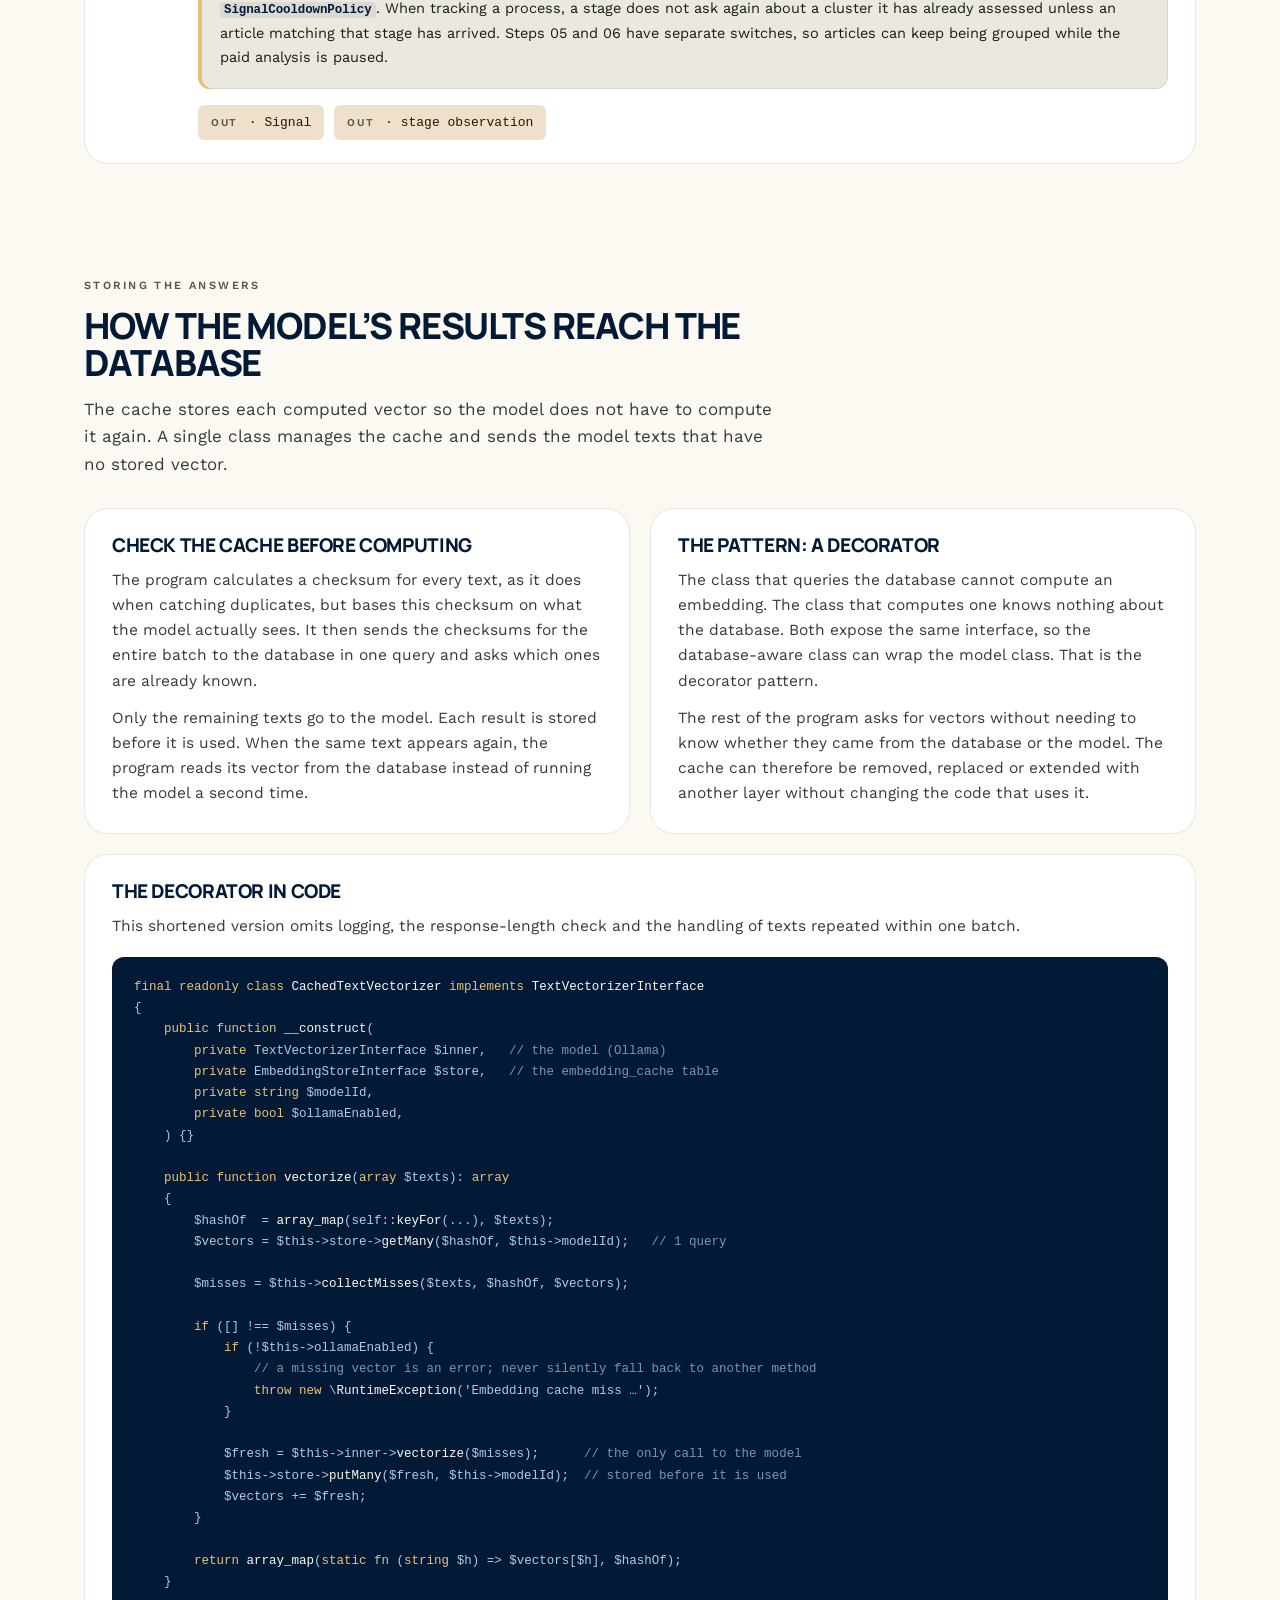
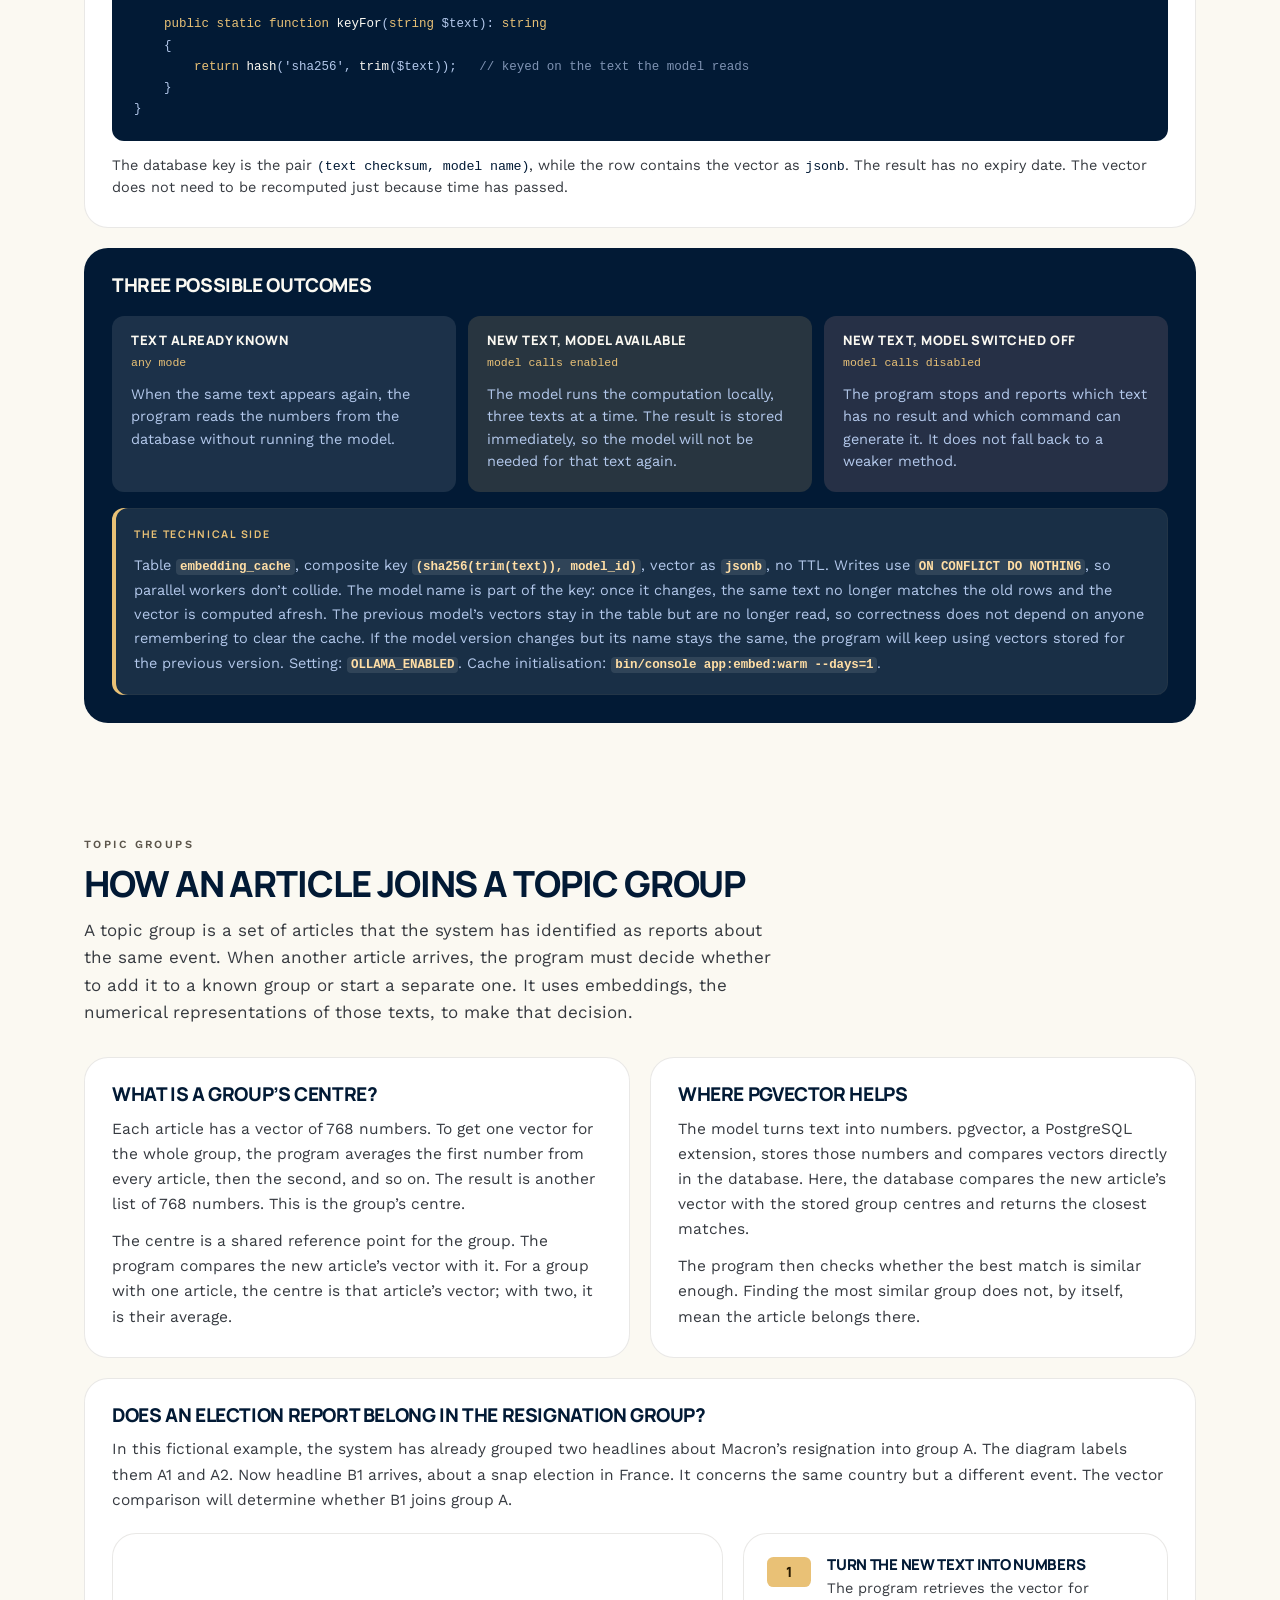
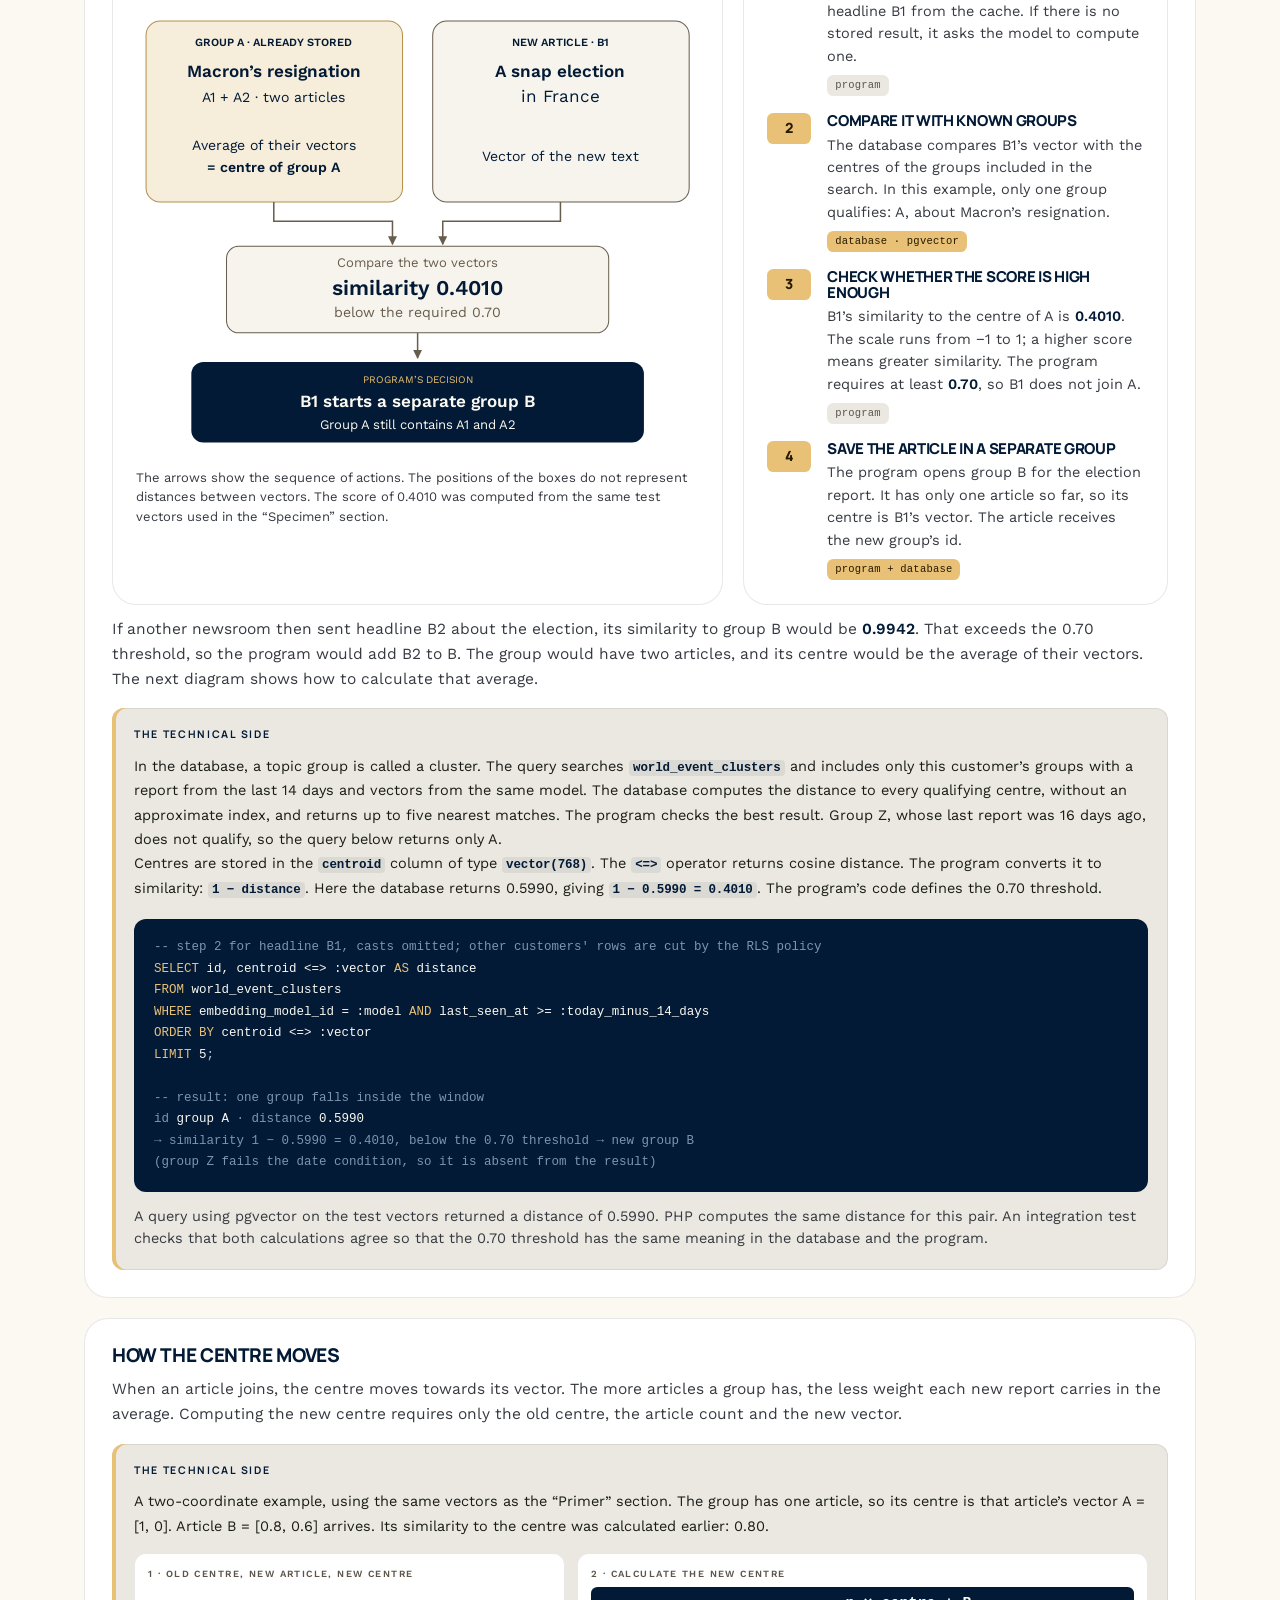
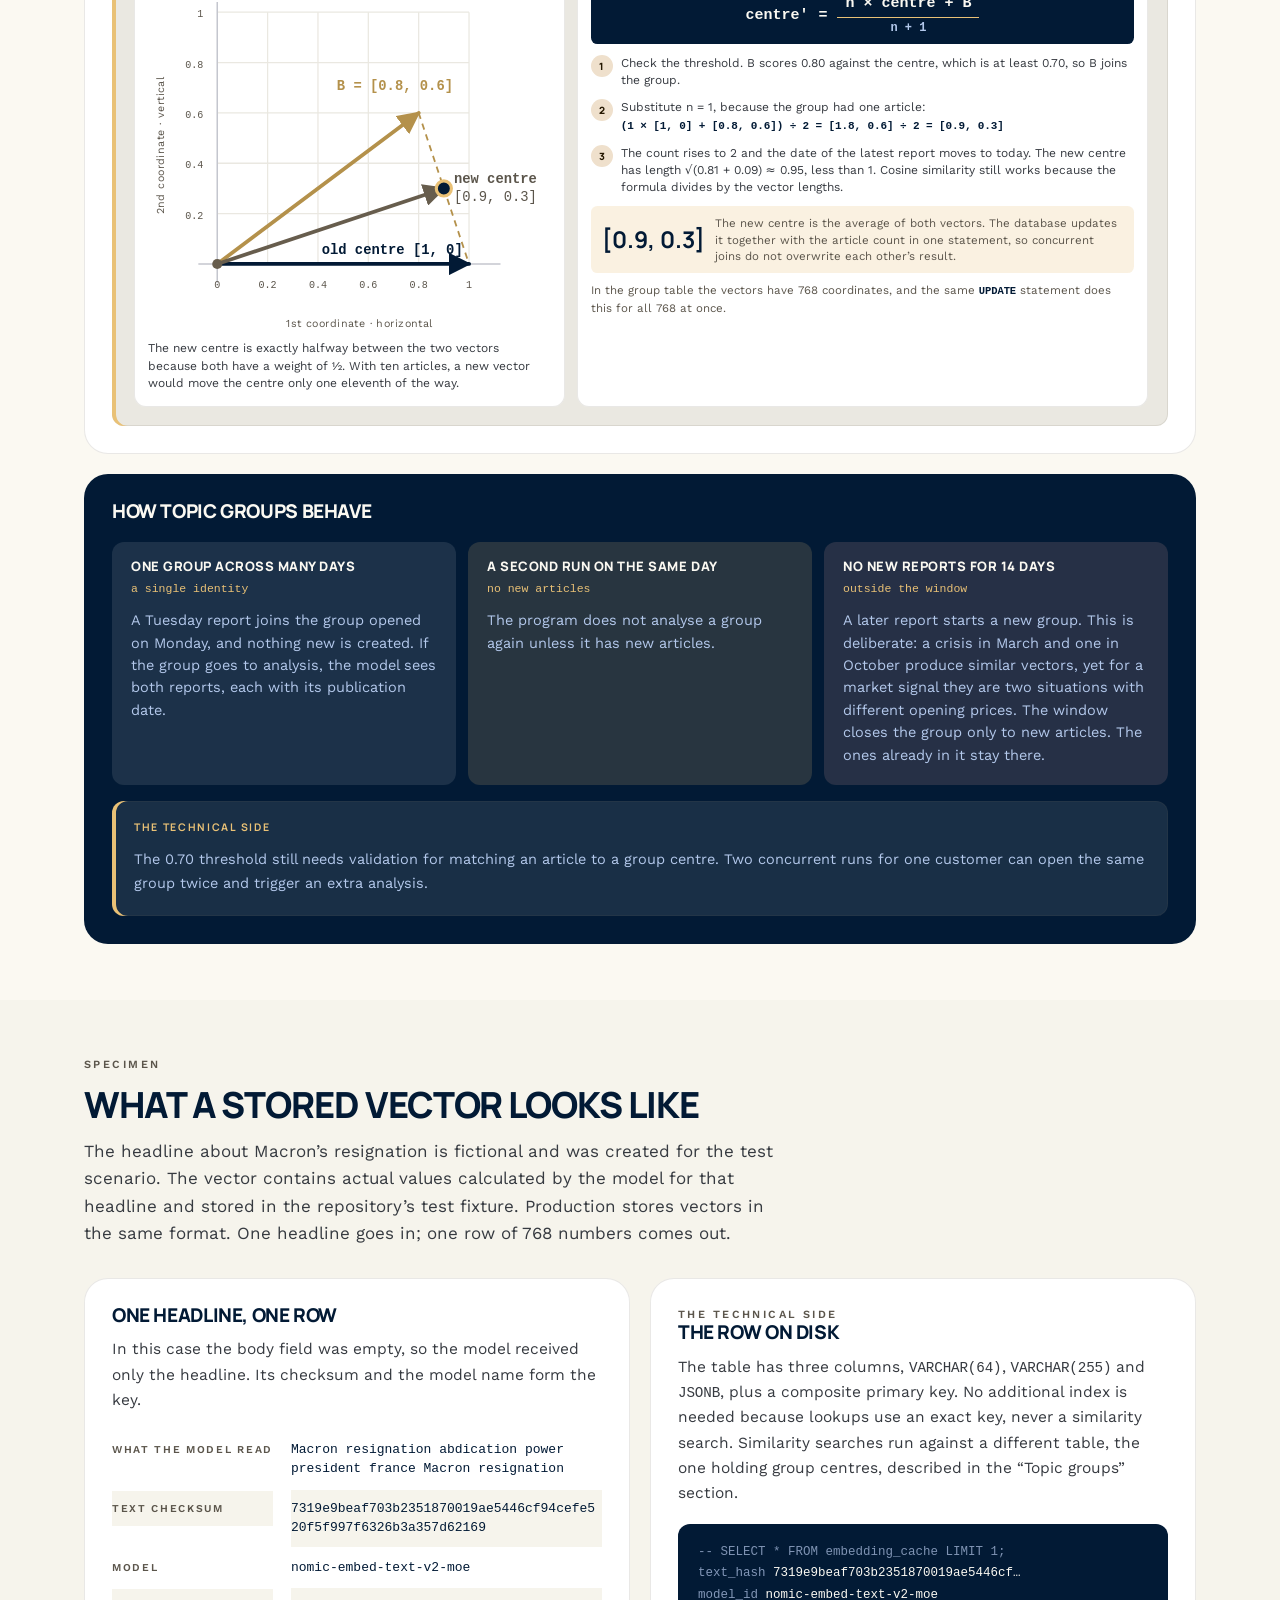
==== commit c6f73c92: "minor fixes, new og files" ====
--- a/embeddings-explained-en.html
+++ b/embeddings-explained-en.html
@@ -3,8 +3,8 @@
 <head>
 <meta charset="utf-8">
 <meta name="viewport" content="width=device-width, initial-scale=1">
-<title>Five newsrooms, one story · Proximtype</title>
-<meta name="description" content="What an embedding is, and how a system merges five different news reports into one story. Includes similarity scores computed by the model and explains its limits.">
+<title>A few newsrooms, one story · Proximtype</title>
+<meta name="description" content="What an embedding is, and how a system merges a few different news reports into one story. Includes similarity scores computed by the model and explains its limits.">
 
 <!-- Preview and language tags. The site address is not decided yet, so a placeholder stands
      in for the domain; ./set-base-url.sh <address> fills it in.
@@ -18,14 +18,14 @@
 <meta property="og:site_name" content="Proximtype">
 <meta property="og:locale" content="en_US">
 <meta property="og:locale:alternate" content="pl_PL">
-<meta property="og:title" content="Five newsrooms, one story">
-<meta property="og:description" content="What an embedding is, and how a system merges five different news reports into one story. Includes similarity scores computed by the model and explains its limits.">
+<meta property="og:title" content="A few newsrooms, one story">
+<meta property="og:description" content="What an embedding is, and how a system merges a few different news reports into one story. Includes similarity scores computed by the model and explains its limits.">
 <meta property="og:url" content="https://przemyslaw-naruszewicz.github.io/embeddings-explained/embeddings-explained-en.html">
-<meta property="og:image" content="https://przemyslaw-naruszewicz.github.io/embeddings-explained/og/og-en-v3.png">
+<meta property="og:image" content="https://przemyslaw-naruszewicz.github.io/embeddings-explained/og/og-en-v4.png">
 <meta property="og:image:type" content="image/png">
-<meta property="og:image:width" content="1200">
-<meta property="og:image:height" content="630">
-<meta property="og:image:alt" content="Four heat strips: the first 56 of 768 coordinates for four headlines. The two headlines about the same event share an almost identical pattern; the other two differ clearly.">
+<meta property="og:image:width" content="2400">
+<meta property="og:image:height" content="1260">
+<meta property="og:image:alt" content="A few newsrooms, one story. Four strips show the first 20 of 768 headline coordinates. A bracket connects patterns A and B, with two cells differing in shade.">
 <meta name="twitter:card" content="summary_large_image">
 
 <link rel="stylesheet" href="assets/fonts-gdynia.css">
@@ -48,7 +48,7 @@
       <div class="blob1"></div><div class="blob2"></div><div class="grain"></div>
       <div class="heroIn">
         <p class="eyebrow">Semantic clustering · the meaning layer</p>
-        <h1 class="hl">Five newsrooms.<br><span class="brasstx">One story.</span></h1>
+        <h1 class="hl">A few newsrooms.<br><span class="brasstx">One story.</span></h1>
         <div class="defbox">
           <p>
             An <b>embedding</b> is a vector: a fixed-length list of numbers that a language model
@@ -58,7 +58,7 @@
           </p>
         </div>
         <p class="sub">
-          When a president resigns, for example, five newsrooms report the event in five different
+          When a president resigns, for example, a few newsrooms report the event in different
           ways. The articles may share no phrasing at all, and sometimes they are not even written
           in the same language. A program that groups them by common words will miss even a simple
           paraphrase.
@@ -147,7 +147,7 @@
               <p>
                 With the same model version and embedding computation method, the same text gives
                 a repeatable result. Storing the vector lets the program retrieve it when the text
-                appears again, without running the model again.
+                reappears, without another model call.
               </p>
             </div>
           </div>
@@ -669,8 +669,8 @@
         <div class="tcard">
           <h3><span class="g">≈</span> Embedding and grouping (steps 04 and 05): is this the same story?</h3>
           <p>
-            Five newsrooms describe one event in five different texts, so each checksum will be
-            different. Embeddings let the program measure how close those texts are and group them even when they do not share a single sentence.
+            A few newsrooms describe the same event in their own words, so their articles produce
+            distinct checksums. Embeddings let the program measure how close those texts are and group them even when they do not share a single sentence.
           </p>
           <p>
             Each question needs a different tool. The program first compares content checksums, a
@@ -787,9 +787,9 @@
           <div>
             <h3>One group, one analysis</h3>
             <p class="txt">
-              A group is analysed once, not once per article, so five reports of the same
-              event require one analysis in total. Grouping therefore also reduces the work at the
-              final stage. The result is either a trading signal or an indication that a longer
+              The program runs one analysis for the whole group of reports about an event.
+              This reduces the work at the final stage compared with processing each article
+              separately. The result is either a trading signal or an indication that a longer
               process has moved to its next stage. Once a group’s analysis has produced a signal,
               later reports on the same story still join the group but trigger no new analysis
               while that signal remains valid.
@@ -955,7 +955,7 @@
 
         <div class="card">
           <h3>What is a group’s centre?</h3>
-          <p class="note">Each article has a vector of 768 numbers. To get one vector for the whole group, the program averages each position separately: first the first number from every article, then the second, and so on. The result is another list of 768 numbers. This is the group’s centre.</p>
+          <p class="note">Each article has a vector of 768 numbers. To get one vector for the whole group, the program averages the first number from every article, then the second, and so on. The result is another list of 768 numbers. This is the group’s centre.</p>
           <p class="note">The centre is a shared reference point for the group. The program compares the new article’s vector with it. For a group with one article, the centre is that article’s vector; with two, it is their average.</p>
         </div>
 
